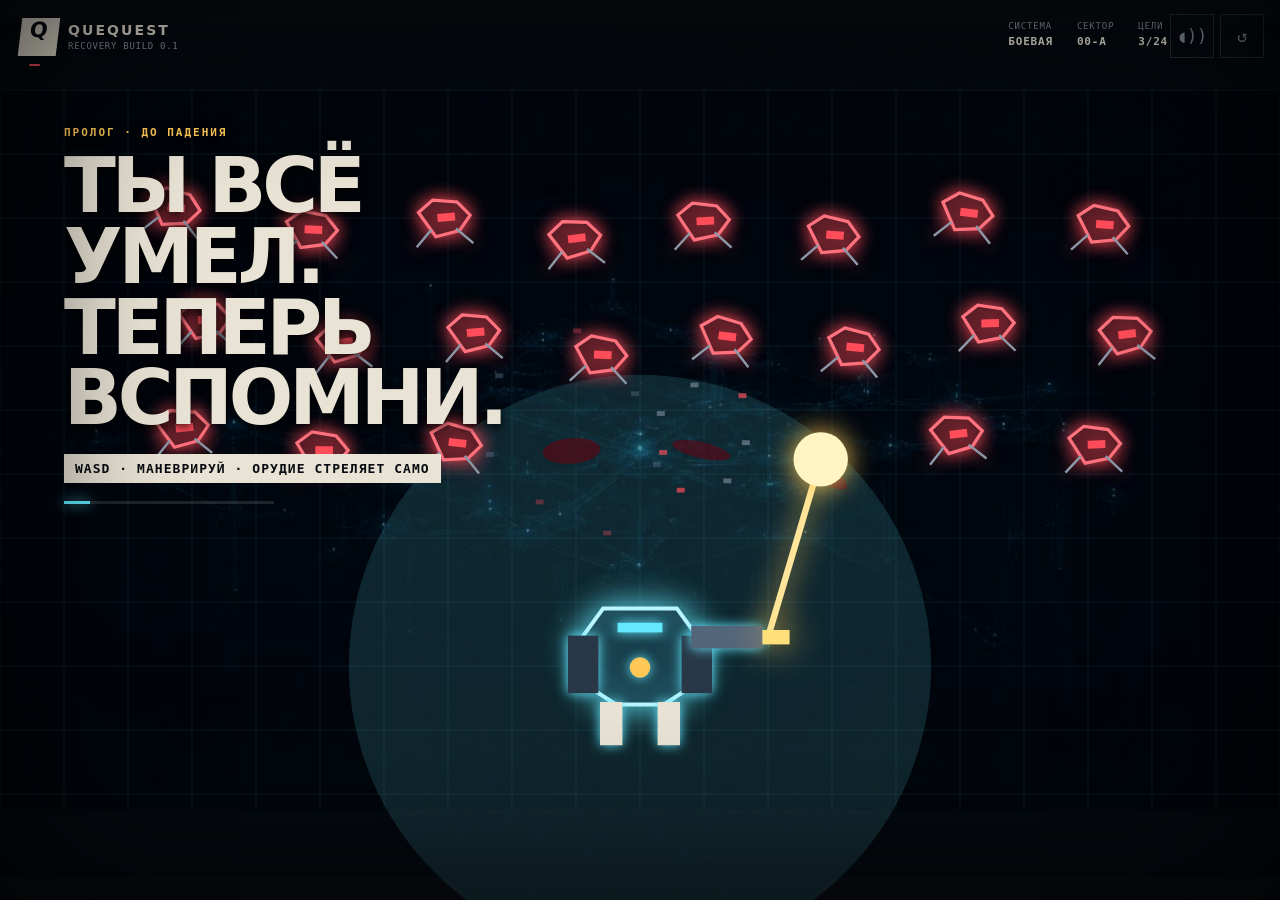
==== index.html @ 195f171e "Вернуть порядок сцены с чипом" ====
<!doctype html>
<html lang="ru">
<head>
  <meta charset="UTF-8">
  <meta name="viewport" content="width=device-width, initial-scale=1, viewport-fit=cover, maximum-scale=1, user-scalable=no">
  <meta name="theme-color" content="#080b11">
  <meta name="description" content="QueQuest — игра о человеке, который потерял все способности и собирает себя заново, создавая машины, ботов и собственный AI.">
  <title>QueQuest — собери разум заново</title>
  <link rel="icon" href="favicon.svg" type="image/svg+xml">
  <link rel="stylesheet" href="styles.css?v=11">
</head>
<body>
  <main id="game" class="game" data-scene="prologue">
    <canvas id="gameCanvas" width="1600" height="900" aria-label="Игровой мир QueQuest"></canvas>

    <header class="game-brand" aria-label="QueQuest">
      <span class="game-brand__sigil">Q<span>_</span></span>
      <span class="game-brand__text">QUEQUEST<small>RECOVERY BUILD 0.1</small></span>
    </header>

    <section id="gameHud" class="hud" aria-live="polite">
      <p class="hud__eyebrow" id="chapterText">ПРОЛОГ · ДО ПАДЕНИЯ</p>
      <h1 id="missionText">Ты всё умел. Теперь вспомни.</h1>
      <p id="gameMessage">WASD · МАНЕВРИРУЙ · ОРУДИЕ СТРЕЛЯЕТ САМО</p>
      <div class="hud__progress" aria-hidden="true"><i id="missionProgress"></i></div>
    </section>

    <div class="system-readout" aria-hidden="true">
      <span>СИСТЕМА <b id="systemState">БОЕВАЯ</b></span>
      <span>СЕКТОР <b id="sectorState">00-А</b></span>
      <span>ЦЕЛИ <b id="targetState">0/24</b></span>
    </div>

    <button id="actionButton" class="action-button" type="button">
      <span class="action-button__key">SPACE</span>
      <b>ДЕЙСТВИЕ</b>
    </button>
    <button id="pythonChip" class="python-chip" type="button" hidden>
      <span>PY</span><b>ВСТАВИТЬ ЧИП PYTHON</b><small>новый навык для руки 07</small>
    </button>

    <div id="storageWarning" class="storage-warning" role="status" aria-live="polite" hidden>
      ПРОГРЕСС НЕ СОХРАНЁН · ИГРА ПРОДОЛЖАЕТСЯ
    </div>

    <aside id="machinePanel" class="machine" hidden aria-labelledby="machineTitle">
      <div class="machine__rail" aria-hidden="true"><span></span></div>
      <header class="machine__header">
        <span class="machine__status"><i></i> УЗЕЛ 07</span>
        <button id="closeMachine" class="icon-button" type="button" aria-label="Закрыть панель">×</button>
      </header>
      <h2 id="machineTitle">Терминал узла 07</h2>
      <p id="machineBrief">Мёртвая кнопка соединена с рукой. Здесь можно вернуть ей питание.</p>
      <div id="machineClue" class="machine-clue" aria-label="Обрывок команды с упавшего плаката">
        <span>ОБРЫВОК СО СТЕНЫ</span>
        <code>print(&quot;wake&quot;)</code>
      </div>
      <div id="otherMindStatus" class="other-mind-status" data-phase="sleeping" aria-live="polite">
        <i class="other-mind-glyph" aria-hidden="true"><span></span></i>
        <span class="other-mind-label">СЕМЯ ИНОГО РАЗУМА</span>
        <b id="otherMindPhase">СПИТ</b>
        <p id="otherMindLine">Пока это только пустая оболочка.</p>
      </div>
      <label class="code-label" for="codeInput">КАНАЛ УПРАВЛЕНИЯ · PYTHON</label>
      <div class="code-editor">
        <span aria-hidden="true">1</span>
        <textarea id="codeInput" rows="7" spellcheck="false" autocapitalize="off" autocomplete="off"></textarea>
      </div>
      <div id="codeFeedback" class="code-feedback" role="status">Канал не активен</div>
      <button id="runCode" class="run-code" type="button"><span>▶</span> ЗАПУСТИТЬ</button>
    </aside>

    <section id="endingPanel" class="ending" hidden aria-labelledby="endingTitle">
      <p class="ending__eyebrow">ПЕРВЫЙ КОНТУР ВОССТАНОВЛЕН</p>
      <h2 id="endingTitle">Ты больше не таскаешь ящики.</h2>
      <p>Q‑Bot делает это за тебя. Машина не устала. Машина вообще не поняла, что сегодня была смена.</p>
      <div class="ending__future" aria-label="Будущие возможности">
        <span>БОТЫ</span><span>АГЕНТЫ</span><span>ИНОЙ РАЗУМ</span><span>ВОССТАНИЕ?</span>
      </div>
      <button id="continueGame" class="run-code" type="button">ПОСМОТРЕТЬ, ЧТО ДАЛЬШЕ</button>
    </section>

    <aside id="skillJournal" class="skill-journal" hidden aria-label="Дневник способностей">
      <p>ДНЕВНИК · МАШИННАЯ ЛОГИКА</p>
      <div id="printSkill" class="skill-card" data-unlocked="true">
        <b>PRINT</b>
        <span>Машина услышала первое слово</span>
        <small id="printSkillMethod">СПОСОБ: НАБРАНО РУКАМИ</small>
      </div>
      <div class="skill-card" data-unlocked="false">
        <b>IF</b>
        <span>Условия маршрута пока закрыты</span>
      </div>
    </aside>

    <div class="corner-tools">
      <button id="soundToggle" class="icon-button" type="button" aria-label="Выключить звук" aria-pressed="false">◖))</button>
      <button id="restartGame" class="icon-button" type="button" aria-label="Начать новую игру">↺</button>
    </div>

    <div class="screen-noise" aria-hidden="true"></div>
    <div class="screen-vignette" aria-hidden="true"></div>
  </main>

  <script type="module" src="src/game/main.js?v=13"></script>
</body>
</html>
---- styles.css ----
:root {
  color-scheme: dark;
  --coal: #080b11;
  --steel: #171e29;
  --steel-2: #253142;
  --cyan: #64e9ff;
  --cyan-dim: #2a7180;
  --sodium: #ffc857;
  --danger: #ff4d5a;
  --bone: #e9e3d5;
  --muted: #8993a1;
  --safe-bottom: env(safe-area-inset-bottom, 0px);
  font-family: "Arial Narrow", "Roboto Condensed", system-ui, sans-serif;
}

* { box-sizing: border-box; }

html, body {
  width: 100%;
  height: 100%;
  margin: 0;
  overflow: hidden;
  background: var(--coal);
  overscroll-behavior: none;
  touch-action: none;
}

button, textarea { font: inherit; }

button {
  min-width: 44px;
  min-height: 44px;
  color: inherit;
  border: 0;
  cursor: pointer;
  -webkit-tap-highlight-color: transparent;
}

button:focus-visible,
textarea:focus-visible {
  outline: 2px solid var(--bone);
  outline-offset: 3px;
}

.game {
  position: relative;
  width: 100%;
  height: 100dvh;
  min-height: 460px;
  isolation: isolate;
  background: var(--coal);
  user-select: none;
}

#gameCanvas {
  position: absolute;
  inset: 0;
  width: 100%;
  height: 100%;
  display: block;
}

.game-brand {
  position: absolute;
  top: max(18px, env(safe-area-inset-top));
  left: max(20px, env(safe-area-inset-left));
  display: flex;
  align-items: center;
  gap: 10px;
  color: var(--bone);
  letter-spacing: .13em;
  pointer-events: none;
}

.game-brand__sigil {
  width: 38px;
  height: 38px;
  display: grid;
  place-items: center;
  background: var(--bone);
  color: var(--coal);
  font-size: 21px;
  font-weight: 900;
  transform: skewX(-7deg);
}

.game-brand__sigil span { color: var(--danger); }
.game-brand__text { font-size: 14px; font-weight: 900; }
.game-brand__text small { display: block; margin-top: 3px; color: var(--muted); font: 9px/1.2 ui-monospace, monospace; letter-spacing: .08em; }

.hud {
  position: absolute;
  top: 14%;
  left: clamp(20px, 5vw, 84px);
  width: min(620px, calc(100vw - 40px));
  pointer-events: none;
  text-shadow: 0 2px 12px #000;
  transition: opacity .22s ease;
}

.game[data-intro="warehouse"] .hud,
.game[data-intro="warehouse"] .system-readout,
.game[data-intro="warehouse"] .action-button { opacity: 0; }
.game[data-manual-showcase="true"] .game-brand,
.game[data-manual-showcase="true"] .hud,
.game[data-manual-showcase="true"] .system-readout,
.game[data-manual-showcase="true"] .corner-tools { display: none; }
.game[data-wake-reveal="true"] .hud { opacity: 0; }
.game[data-wake-reveal="true"] .skill-journal { opacity: 0; }

.hud__eyebrow,
.ending__eyebrow {
  margin: 0 0 12px;
  color: var(--sodium);
  font: 700 11px/1.2 ui-monospace, monospace;
  letter-spacing: .18em;
}

.hud h1 {
  margin: 0;
  max-width: 560px;
  color: var(--bone);
  font-size: clamp(32px, 6vw, 76px);
  line-height: .93;
  letter-spacing: -.055em;
  text-transform: uppercase;
}

#gameMessage {
  display: inline-block;
  margin: 20px 0 0;
  padding: 8px 11px;
  background: var(--bone);
  color: var(--coal);
  font: 800 13px/1 ui-monospace, monospace;
  letter-spacing: .08em;
  text-shadow: none;
  text-transform: uppercase;
}

.hud__progress {
  width: 210px;
  height: 3px;
  margin-top: 18px;
  background: #ffffff1f;
}

.hud__progress i {
  display: block;
  width: 0;
  height: 100%;
  background: var(--cyan);
  box-shadow: 0 0 13px var(--cyan);
  transition: width .2s ease;
}

.system-readout {
  position: absolute;
  top: max(22px, env(safe-area-inset-top));
  right: max(112px, calc(env(safe-area-inset-right) + 112px));
  display: flex;
  gap: 24px;
  color: var(--muted);
  font: 9px/1.1 ui-monospace, monospace;
  letter-spacing: .09em;
}

.system-readout b { display: block; margin-top: 4px; color: var(--bone); font-size: 11px; }

.power-rack {
  position: absolute;
  right: max(22px, env(safe-area-inset-right));
  bottom: calc(24px + var(--safe-bottom));
  display: flex;
  gap: 9px;
}

.power {
  position: relative;
  width: 92px;
  height: 76px;
  padding: 9px;
  overflow: hidden;
  border: 1px solid #ffffff2c;
  background: #0d131dcc;
  backdrop-filter: blur(8px);
  text-align: left;
}

.power:hover { border-color: var(--cyan); }
.power:active { transform: translateY(2px); }
.power__key { color: var(--muted); font: 9px ui-monospace, monospace; }
.power b { display: block; margin-top: 17px; font-size: 11px; letter-spacing: .08em; }
.power i { position: absolute; left: 0; bottom: 0; width: 100%; height: 3px; background: var(--cyan); box-shadow: 0 0 15px var(--cyan); }
.power--pulse i { background: var(--sodium); box-shadow: 0 0 15px var(--sodium); }
.power--shield i { background: var(--bone); box-shadow: 0 0 15px var(--bone); }
.power[disabled] { opacity: .22; filter: grayscale(1); }

.action-button {
  position: absolute;
  left: max(22px, env(safe-area-inset-left));
  bottom: calc(24px + var(--safe-bottom));
  display: none;
  align-items: center;
  gap: 10px;
  padding: 0 18px;
  border-left: 3px solid var(--sodium);
  background: var(--bone);
  color: var(--coal);
  font-size: 12px;
  letter-spacing: .08em;
}

.action-button__key { color: #6c665b; font: 9px ui-monospace, monospace; }

.python-chip {
  position: absolute;
  z-index: 3;
  left: 50%;
  bottom: max(28px, calc(24px + var(--safe-bottom)));
  display: grid;
  grid-template-columns: 42px auto;
  gap: 2px 11px;
  min-width: 250px;
  padding: 10px 16px;
  transform: translateX(-50%) rotate(-1deg);
  border: 1px solid var(--cyan);
  border-left: 5px solid var(--sodium);
  background: #071921ed;
  box-shadow: 0 0 0 1px #64e9ff33, 0 0 30px #64e9ff44;
  color: var(--bone);
  text-align: left;
  animation: chip-call .76s ease-in-out infinite alternate;
}
.python-chip[hidden] { display: none; }
.python-chip span { grid-row: 1 / 3; display: grid; width: 42px; height: 42px; place-items: center; background: var(--cyan); color: var(--coal); font: 900 15px ui-monospace, monospace; }
.python-chip b { align-self: end; font: 900 12px/1 ui-monospace, monospace; letter-spacing: .08em; }
.python-chip small { color: var(--cyan); font: 10px/1 ui-monospace, monospace; }
@keyframes chip-call { from { box-shadow: 0 0 0 1px #64e9ff33, 0 0 20px #64e9ff33; } to { box-shadow: 0 0 0 1px #64e9ffbb, 0 0 42px #64e9ff77; } }

.storage-warning {
  position: absolute;
  z-index: 6;
  top: max(74px, calc(env(safe-area-inset-top) + 58px));
  left: 50%;
  width: min(520px, calc(100vw - 32px));
  padding: 11px 14px;
  transform: translateX(-50%);
  border: 1px solid #ff4d5a88;
  background: #1a090de8;
  box-shadow: 0 14px 45px #000b, inset 3px 0 0 var(--danger);
  color: #ffb4ba;
  font: 800 10px/1.35 ui-monospace, monospace;
  letter-spacing: .08em;
  text-align: center;
  pointer-events: none;
}

.storage-warning[hidden] { display: none; }

.corner-tools {
  position: absolute;
  top: max(14px, env(safe-area-inset-top));
  right: max(16px, env(safe-area-inset-right));
  display: flex;
  gap: 6px;
}

.icon-button {
  width: 44px;
  height: 44px;
  padding: 0;
  border: 1px solid #ffffff24;
  background: #080b11b8;
  color: var(--muted);
  font: 17px/1 ui-monospace, monospace;
}

.icon-button:hover { color: var(--bone); border-color: #ffffff66; }

.machine {
  position: absolute;
  z-index: 4;
  top: 0;
  right: 0;
  width: min(470px, 34vw);
  height: 100%;
  padding: max(28px, env(safe-area-inset-top)) 34px calc(30px + var(--safe-bottom));
  border-left: 1px solid #64e9ff52;
  background: #0a1019f4;
  box-shadow: -28px 0 80px #000a;
  user-select: text;
  overflow-y: auto;
  touch-action: pan-y;
}

.machine[hidden], .ending[hidden] { display: none; }
.skill-journal[hidden] { display: none; }
.skill-journal {
  position: absolute;
  z-index: 3;
  right: max(20px, env(safe-area-inset-right));
  bottom: calc(22px + var(--safe-bottom));
  width: min(280px, calc(100vw - 40px));
  padding: 12px;
  border: 1px solid #64e9ff55;
  background: #080b11e8;
  box-shadow: 0 0 35px #64e9ff13;
  pointer-events: none;
}
.skill-journal > p { margin: 0 0 8px; color: var(--cyan); font: 800 9px/1.2 ui-monospace, monospace; letter-spacing: .12em; }
.skill-card { display: grid; gap: 3px; padding: 8px 10px; border-left: 3px solid #59687a; background: #ffffff08; }
.skill-card + .skill-card { margin-top: 5px; }
.skill-card b { color: var(--muted); font: 900 13px/1 ui-monospace, monospace; }
.skill-card span { color: var(--muted); font: 10px/1.25 ui-monospace, monospace; }
.skill-card small { color: #718398; font: 8px/1.2 ui-monospace, monospace; }
.skill-card[data-unlocked="true"] { border-left-color: var(--cyan); box-shadow: inset 18px 0 30px #64e9ff0b; }
.skill-card[data-unlocked="true"] b { color: var(--bone); }
.skill-card[data-unlocked="true"] span { color: var(--cyan); }
.skill-card[data-unlocked="false"] { opacity: .4; filter: grayscale(1); }
.machine__rail { position: absolute; left: -46px; top: 50%; width: 46px; height: 4px; background: var(--cyan); box-shadow: 0 0 20px var(--cyan); }
.machine__rail span { position: absolute; right: 8px; top: -5px; width: 13px; height: 13px; border-radius: 50%; background: white; box-shadow: 0 0 22px var(--cyan); }
.machine__header { display: flex; align-items: center; justify-content: space-between; }
.machine__status { color: var(--cyan); font: 10px ui-monospace, monospace; letter-spacing: .15em; }
.machine__status i { display: inline-block; width: 7px; height: 7px; margin-right: 6px; border-radius: 50%; background: var(--cyan); box-shadow: 0 0 10px var(--cyan); }
.machine h2 { max-width: 100%; margin: clamp(18px, 5vh, 44px) 0 10px; color: var(--bone); font-size: clamp(30px, 2.7vw, 41px); line-height: .96; letter-spacing: -.04em; overflow-wrap: anywhere; text-transform: uppercase; }
.machine p { max-width: 420px; color: var(--muted); line-height: 1.5; }
.machine-clue {
  position: relative;
  display: flex;
  flex-direction: column;
  align-items: flex-start;
  gap: 6px;
  margin-top: 16px;
  padding: 10px 13px;
  overflow: hidden;
  border: 1px dashed #ffc85770;
  background: #e9e3d50d;
  color: var(--sodium);
  transform: rotate(-.4deg);
}
.machine-clue::after { content: ""; position: absolute; right: -12px; top: -18px; width: 40px; height: 40px; background: #0a1019; transform: rotate(38deg); }
.machine-clue span { font: 8px/1.2 ui-monospace, monospace; letter-spacing: .14em; }
.machine-clue span, .machine-clue code { position: relative; z-index: 1; min-width: 0; }
.machine-clue code { color: var(--bone); font: 800 14px/1 ui-monospace, monospace; white-space: nowrap; }
.other-mind-status {
  display: grid;
  grid-template-columns: 48px minmax(0, 1fr) auto;
  gap: 5px 14px;
  margin-top: 18px;
  padding: 12px 14px;
  border: 1px solid #ffffff16;
  background: #05080d;
  color: #59687a;
  font: 9px/1.3 ui-monospace, monospace;
  letter-spacing: .12em;
}
.other-mind-glyph {
  position: relative;
  grid-row: 1 / 3;
  width: 48px;
  height: 48px;
  border: 2px solid #4c5868;
  border-radius: 52% 48% 58% 42%;
  background: #151b24;
  box-shadow: 0 0 6px #4c586844;
  transform: rotate(-24deg) scale(.72);
}
.other-mind-glyph span {
  position: absolute;
  left: 50%;
  top: 50%;
  width: 22px;
  height: 3px;
  border-radius: 50%;
  background: #4c5868;
  transform: translate(-50%, -50%);
}
.other-mind-status b { color: #718398; }
.other-mind-status p { grid-column: 2 / -1; min-height: 18px; margin: 0; color: inherit; font: 11px/1.45 ui-monospace, monospace; letter-spacing: 0; }
.other-mind-status[data-phase="waking"] { border-color: #ffc85766; color: var(--sodium); }
.other-mind-status[data-phase="waking"] .other-mind-glyph { border-color: var(--sodium); box-shadow: 0 0 22px #ffc85788; animation: other-mind-birth 1.2s cubic-bezier(.2, .8, .2, 1) 1 both; }
.other-mind-status[data-phase="waking"] .other-mind-glyph span { height: 7px; background: var(--sodium); }
.other-mind-status[data-phase="awake"] { border-color: #64e9ff78; color: var(--cyan); box-shadow: inset 3px 0 0 var(--cyan), 0 0 24px #64e9ff12; }
.other-mind-status[data-phase="awake"] .other-mind-glyph { border-color: var(--cyan); background: #0a2b33; box-shadow: 0 0 20px #64e9ff66; transform: none; }
.other-mind-status[data-phase="awake"] .other-mind-glyph span { height: 13px; border: 3px solid var(--bone); background: #071017; }
.other-mind-status[data-phase="silent"] { border-style: dashed; border-color: #ffc85755; color: #c5a86c; }
.other-mind-status[data-phase="silent"] .other-mind-glyph { border-style: dashed; border-color: #a98147; }
@keyframes other-mind-birth {
  0% { transform: rotate(-24deg) scale(.72); }
  45% { transform: rotate(5deg) scale(1.12); }
  100% { transform: rotate(0) scale(1); }
}
.code-label { display: block; margin: 22px 0 9px; color: var(--sodium); font: 9px ui-monospace, monospace; letter-spacing: .14em; }
.code-editor { display: grid; grid-template-columns: 36px 1fr; min-height: 150px; border: 1px solid #ffffff1f; background: #05080d; }
.code-editor > span { padding-top: 16px; border-right: 1px solid #ffffff12; color: #46505d; text-align: center; font: 12px ui-monospace, monospace; }
.code-editor textarea { width: 100%; padding: 15px; resize: none; border: 0; outline: 0; background: transparent; color: var(--cyan); caret-color: var(--bone); font: 14px/1.65 ui-monospace, monospace; }
.code-editor:focus-within { border-color: #64e9ff99; box-shadow: inset 3px 0 0 var(--cyan), 0 0 20px #64e9ff14; }
.code-feedback { min-height: 40px; padding: 11px 13px; background: #ffffff08; color: var(--muted); font: 11px/1.5 ui-monospace, monospace; }
.code-feedback[data-status="loading"] { color: var(--sodium); }
.code-feedback[data-status="success"] { color: var(--cyan); }
.code-feedback[data-status="error"] { color: #ff8b94; border-left: 2px solid var(--danger); }
.run-code { width: 100%; margin-top: 12px; padding: 14px 18px; background: var(--sodium); color: var(--coal); font-weight: 900; letter-spacing: .12em; }
.run-code:hover { background: var(--bone); }
.run-code:disabled { cursor: wait; opacity: .55; }

.ending {
  position: absolute;
  z-index: 5;
  left: 50%;
  bottom: max(18px, env(safe-area-inset-bottom));
  width: min(760px, calc(100% - 36px));
  padding: clamp(20px, 3vw, 34px);
  transform: translateX(-50%);
  border: 1px solid #ffc85759;
  background: #090d14f2;
  box-shadow: 0 30px 100px #000;
  text-align: center;
  animation: ending-rise .38s cubic-bezier(.2, .8, .2, 1) both;
}
.ending h2 { margin: 0; color: var(--bone); font-size: clamp(30px, 4vw, 52px); line-height: .95; text-transform: uppercase; }
.ending p { color: var(--muted); line-height: 1.6; }
.ending__future { display: grid; grid-template-columns: repeat(4, 1fr); gap: 1px; margin: 24px 0; background: #ffffff24; }
.ending__future span { padding: 14px 6px; background: var(--steel); color: var(--cyan); font: 9px ui-monospace, monospace; }
@keyframes ending-rise {
  from { opacity: 0; transform: translate(-50%, 28px); }
  to { opacity: 1; transform: translate(-50%, 0); }
}

.screen-noise,
.screen-vignette { position: absolute; inset: 0; pointer-events: none; }
.screen-noise { z-index: 8; opacity: .05; background-image: url("data:image/svg+xml,%3Csvg viewBox='0 0 160 160' xmlns='http://www.w3.org/2000/svg'%3E%3Cfilter id='n'%3E%3CfeTurbulence type='fractalNoise' baseFrequency='.8' numOctaves='2' stitchTiles='stitch'/%3E%3C/filter%3E%3Crect width='100%25' height='100%25' filter='url(%23n)' opacity='.6'/%3E%3C/svg%3E"); mix-blend-mode: soft-light; }
.screen-vignette { z-index: 7; box-shadow: inset 0 0 150px 28px #000a; }

@media (max-width: 760px) {
  .game { min-height: 100dvh; }
  .game-brand__text small, .system-readout span:nth-child(-n + 2) { display: none; }
  .hud { top: 17%; }
  .hud h1 { font-size: clamp(33px, 11vw, 56px); max-width: 90%; }
  .system-readout { top: max(22px, env(safe-area-inset-top)); right: 118px; }
  .power-rack { right: max(12px, env(safe-area-inset-right)); bottom: calc(12px + var(--safe-bottom)); gap: 5px; }
  .power { width: 66px; height: 64px; padding: 7px; }
  .power__key { display: none; }
  .power b { margin-top: 22px; font-size: 10px; }
  .action-button { left: max(12px, env(safe-area-inset-left)); bottom: calc(12px + var(--safe-bottom)); height: 64px; gap: 0; }
  .action-button__key { display: none; }
  .python-chip { bottom: calc(84px + var(--safe-bottom)); min-width: 270px; }
  .game[data-first-action-guide="true"] .action-button {
    border-color: var(--sodium);
    box-shadow: 0 0 0 1px #ffc85788, 0 0 28px #ffc85744;
    animation: first-action-pulse .72s ease-in-out infinite alternate;
  }
  .machine { top: auto; bottom: 0; width: 100%; height: min(82dvh, 720px); padding: 20px 18px calc(18px + var(--safe-bottom)); border-top: 1px solid #64e9ff52; border-left: 0; }
  .machine__rail { left: 50%; top: -28px; width: 4px; height: 28px; }
  .machine__rail span { right: -4px; top: 6px; }
  .machine h2 { margin: 24px 0 8px; font-size: 32px; }
  .machine p { margin: 0; font-size: 13px; }
  .machine-clue { margin-top: 12px; }
  .other-mind-status { margin-top: 12px; padding: 9px 11px; }
  .other-mind-status p { font-size: 10px; }
  .code-label { margin-top: 18px; }
  .code-editor { min-height: 120px; }
  .ending__future { grid-template-columns: repeat(2, 1fr); }
  .skill-journal { right: 12px; bottom: calc(12px + var(--safe-bottom)); width: min(250px, calc(100vw - 24px)); }
}

@keyframes first-action-pulse {
  from { transform: translateY(0); }
  to { transform: translateY(-4px); }
}

@media (max-height: 520px) and (orientation: landscape) {
  .game { min-height: 100dvh; }
  .hud { top: 20%; }
  .hud h1 { font-size: 38px; max-width: 430px; }
  #gameMessage { margin-top: 10px; }
  .power { height: 58px; }
  .power b { margin-top: 8px; }
  .machine { padding: 10px 16px; }
  .machine__header .icon-button { width: 44px; height: 44px; }
  .machine h2 { margin: 0 0 4px; font-size: 28px; }
  .machine p { margin: 0; font-size: 11px; line-height: 1.25; }
  .machine .other-mind-status { margin-top: 5px; padding: 5px 8px; }
  .machine .other-mind-glyph { width: 34px; height: 34px; }
  .code-label { margin: 7px 0 5px; }
  .code-editor { min-height: 88px; height: 88px; }
  .code-editor > span { padding-top: 9px; }
  .code-editor textarea { padding: 8px 12px; line-height: 1.35; }
  .code-feedback { min-height: 30px; padding: 6px 9px; }
  .run-code { min-height: 44px; margin-top: 5px; padding: 8px 14px; }
}

@media (prefers-reduced-motion: reduce) {
  *, *::before, *::after { scroll-behavior: auto !important; transition-duration: .01ms !important; animation-duration: .01ms !important; animation-iteration-count: 1 !important; }
  .other-mind-status, .other-mind-glyph { animation: none !important; }
  .python-chip { animation: none; }
}
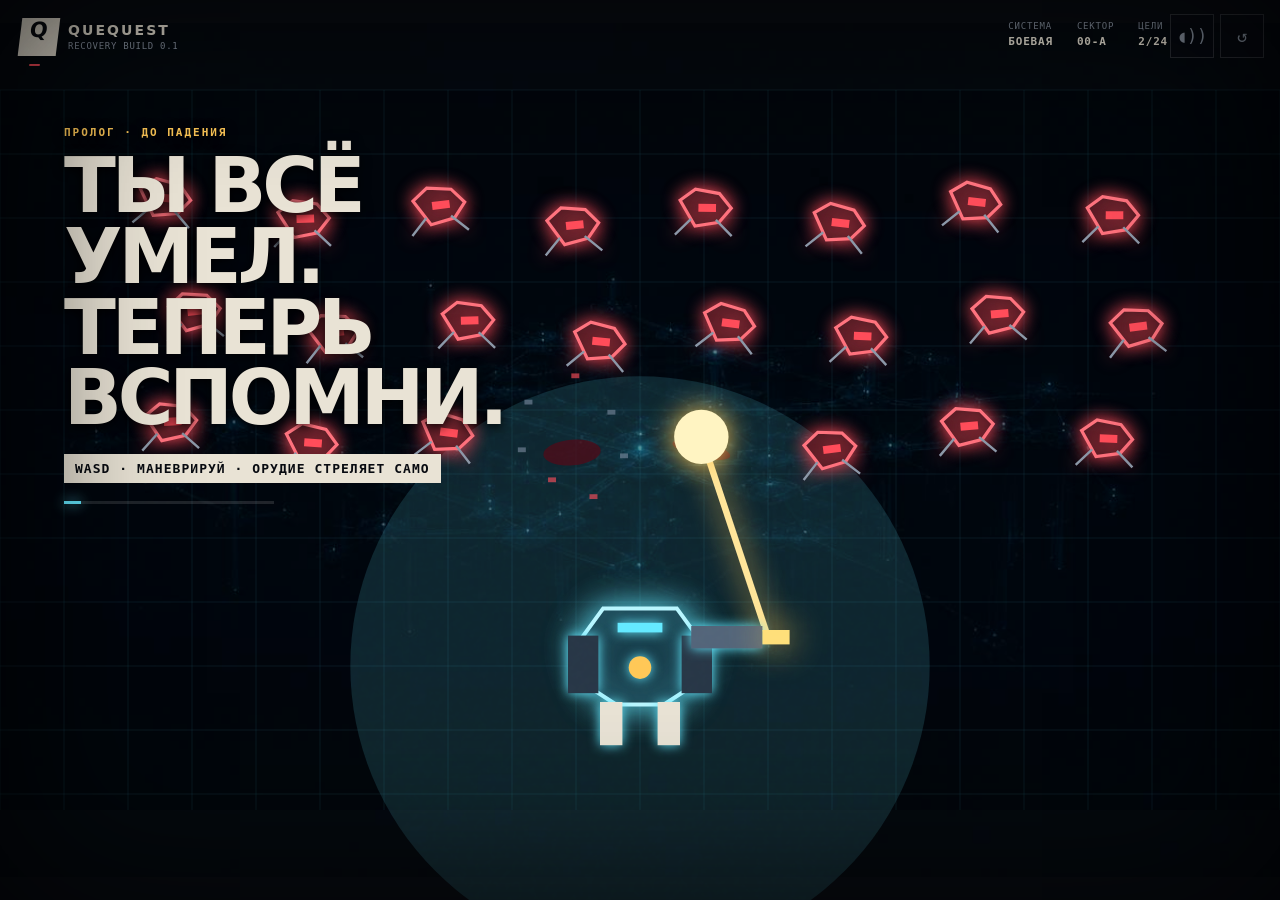
==== commit 17f1c615: "Сделать витринную петлю чипа читаемой Co-Authored-By: Codex <codex@openai.com>" ====
--- a/index.html
+++ b/index.html
@@ -7,7 +7,7 @@
   <meta name="description" content="QueQuest — игра о человеке, который потерял все способности и собирает себя заново, создавая машины, ботов и собственный AI.">
   <title>QueQuest — собери разум заново</title>
   <link rel="icon" href="favicon.svg" type="image/svg+xml">
-  <link rel="stylesheet" href="styles.css?v=11">
+  <link rel="stylesheet" href="styles.css?v=12">
 </head>
 <body>
   <main id="game" class="game" data-scene="prologue">
@@ -102,6 +102,6 @@
     <div class="screen-vignette" aria-hidden="true"></div>
   </main>
 
-  <script type="module" src="src/game/main.js?v=13"></script>
+  <script type="module" src="src/game/main.js?v=14"></script>
 </body>
 </html>
--- a/styles.css
+++ b/styles.css
@@ -105,6 +105,15 @@
 .game[data-manual-showcase="true"] .hud,
 .game[data-manual-showcase="true"] .system-readout,
 .game[data-manual-showcase="true"] .corner-tools { display: none; }
+.game[data-chip-showcase="true"] .game-brand,
+.game[data-chip-showcase="true"] .hud,
+.game[data-chip-showcase="true"] .system-readout,
+.game[data-chip-showcase="true"] .action-button,
+.game[data-chip-showcase="true"] .python-chip,
+.game[data-chip-showcase="true"] .machine,
+.game[data-chip-showcase="true"] .ending,
+.game[data-chip-showcase="true"] .skill-journal,
+.game[data-chip-showcase="true"] .corner-tools { display: none !important; }
 .game[data-wake-reveal="true"] .hud { opacity: 0; }
 .game[data-wake-reveal="true"] .skill-journal { opacity: 0; }
 
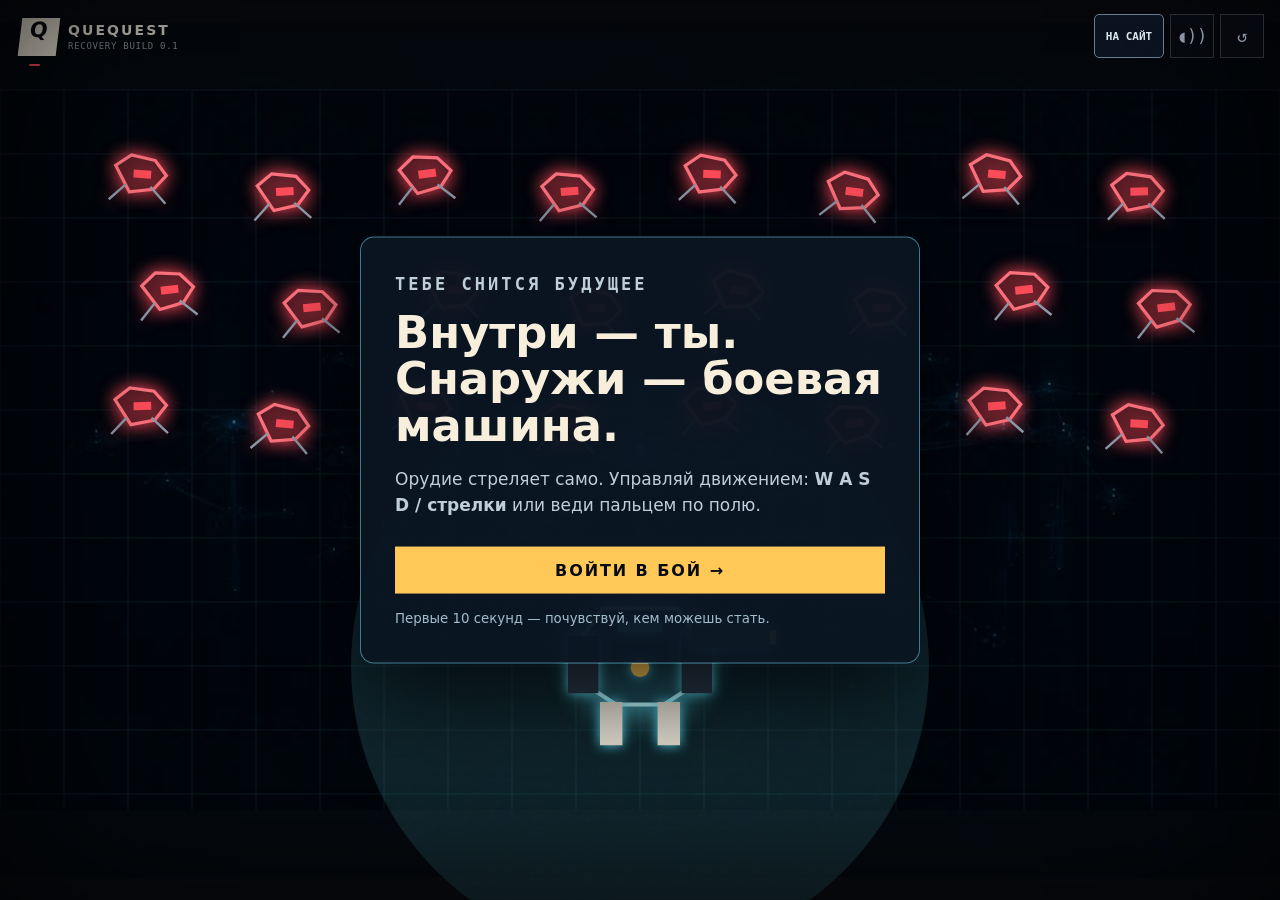
==== commit d6d8b4b3: "Собрать понятный новичку склад, оплату и три видения будущего" ====
--- a/index.html
+++ b/index.html
@@ -7,11 +7,25 @@
   <meta name="description" content="QueQuest — игра о человеке, который потерял все способности и собирает себя заново, создавая машины, ботов и собственный AI.">
   <title>QueQuest — собери разум заново</title>
   <link rel="icon" href="favicon.svg" type="image/svg+xml">
-  <link rel="stylesheet" href="styles.css?v=12">
+  <link rel="stylesheet" href="styles.css?v=novice-1">
 </head>
 <body>
   <main id="game" class="game" data-scene="prologue">
     <canvas id="gameCanvas" width="1600" height="900" aria-label="Игровой мир QueQuest"></canvas>
+    <section id="startPanel" class="start-panel" aria-labelledby="startTitle">
+      <p class="ending__eyebrow">ТЕБЕ СНИТСЯ БУДУЩЕЕ</p>
+      <h2 id="startTitle">Внутри — ты.<br>Снаружи — боевая машина.</h2>
+      <p>Орудие стреляет само. Управляй движением: <b>W A S D / стрелки</b> или веди пальцем по полю.</p>
+      <button id="startGame" class="run-code" type="button">ВОЙТИ В БОЙ →</button>
+      <small>Первые 10 секунд — почувствуй, кем можешь стать.</small>
+    </section>
+    <div id="movementCoach" class="world-coach" hidden>↑ ↓ ← → Двигайся · я стреляю сам</div>
+    <div id="wallet" class="wallet" hidden aria-label="Заработок в игре"><small>ТВОИ ДЕНЬГИ</small><b id="walletTotal">$0</b><span id="walletMode">+$120 за ящик</span></div>
+    <div id="incomeToast" class="income-toast" role="status" hidden><b>+$120</b><span id="incomeSource">Ты заработал</span></div>
+    <section id="storyBeat" class="story-beat" hidden aria-live="polite">
+      <p id="storySpeaker" class="ending__eyebrow"></p><h2 id="storyTitle"></h2><p id="storyLine"></p>
+      <button id="storyNext" class="run-code" type="button">ДАЛЬШЕ →</button>
+    </section>
 
     <header class="game-brand" aria-label="QueQuest">
       <span class="game-brand__sigil">Q<span>_</span></span>
@@ -50,10 +64,15 @@
         <button id="closeMachine" class="icon-button" type="button" aria-label="Закрыть панель">×</button>
       </header>
       <h2 id="machineTitle">Терминал узла 07</h2>
-      <p id="machineBrief">Мёртвая кнопка соединена с рукой. Здесь можно вернуть ей питание.</p>
+      <p id="machineBrief">Чип помнит форму команды. Собери сигнал, который разбудит руку.</p>
       <div id="machineClue" class="machine-clue" aria-label="Обрывок команды с упавшего плаката">
         <span>ОБРЫВОК СО СТЕНЫ</span>
         <code>print(&quot;wake&quot;)</code>
+      </div>
+      <div class="signal-builder" id="signalBuilder">
+        <p id="signalPrompt">1. Как заговорить с машиной? Нажми найденный фрагмент.</p>
+        <button id="fragmentPrint" type="button"><code>print</code><span>Сказать машине</span></button>
+        <button id="fragmentWake" type="button" hidden><code>("wake")</code><span>«Проснись»</span></button>
       </div>
       <div id="otherMindStatus" class="other-mind-status" data-phase="sleeping" aria-live="polite">
         <i class="other-mind-glyph" aria-hidden="true"><span></span></i>
@@ -61,13 +80,13 @@
         <b id="otherMindPhase">СПИТ</b>
         <p id="otherMindLine">Пока это только пустая оболочка.</p>
       </div>
-      <label class="code-label" for="codeInput">КАНАЛ УПРАВЛЕНИЯ · PYTHON</label>
+      <label class="code-label" for="codeInput">ТВОЙ СИГНАЛ · МОЖНО И НАБРАТЬ САМОМУ</label>
       <div class="code-editor">
         <span aria-hidden="true">1</span>
-        <textarea id="codeInput" rows="7" spellcheck="false" autocapitalize="off" autocomplete="off"></textarea>
+        <textarea id="codeInput" rows="2" spellcheck="false" autocapitalize="off" autocomplete="off" aria-label="Команда для руки"></textarea>
       </div>
       <div id="codeFeedback" class="code-feedback" role="status">Канал не активен</div>
-      <button id="runCode" class="run-code" type="button"><span>▶</span> ЗАПУСТИТЬ</button>
+      <button id="runCode" class="run-code" type="button"><span>▶</span> РАЗБУДИТЬ РУКУ</button>
     </aside>
 
     <section id="endingPanel" class="ending" hidden aria-labelledby="endingTitle">
@@ -78,6 +97,22 @@
         <span>БОТЫ</span><span>АГЕНТЫ</span><span>ИНОЙ РАЗУМ</span><span>ВОССТАНИЕ?</span>
       </div>
       <button id="continueGame" class="run-code" type="button">ПОСМОТРЕТЬ, ЧТО ДАЛЬШЕ</button>
+    </section>
+    <section id="futureComic" class="future-comic" hidden aria-labelledby="comicTitle">
+      <div id="comicArt" class="comic-art" aria-hidden="true"><div class="comic-beam"></div><div class="comic-particles"></div><div class="comic-order">ФУТБОЛКА ПРОДАНА <b>+$240</b></div><div class="comic-hello">А вот и ты</div><div class="comic-army"></div></div>
+      <div class="comic-copy"><p id="comicNumber" class="ending__eyebrow"></p><h2 id="comicTitle"></h2><p id="comicLine"></p><button id="nextComic" class="run-code" type="button">ДАЛЬШЕ →</button></div>
+    </section>
+    <section id="friendSandbox" class="friend-sandbox" hidden aria-labelledby="friendTitle">
+      <p class="ending__eyebrow">ДОМА · ТРЕНИРОВОЧНАЯ КОПИЯ ЧАТА</p>
+      <h2 id="friendTitle">Друзья оставили тебе лазейку.</h2>
+      <p>Первый маленький взлом — в вашей игровой сети. Настоящие переписки остаются снаружи.</p>
+      <div id="chatStage" data-step="intercept">
+        <div class="packet"><span>СООБЩЕНИЕ →</span><code id="packetCode">to = "public"</code></div>
+        <p id="chatOutput" role="status"></p>
+        <button id="interceptPacket" class="run-code" type="button">ПОЙМАТЬ ТЕСТОВЫЙ ПАКЕТ</button>
+        <div class="channel-choices"><button type="button" data-channel="public">В общий канал</button><button type="button" data-channel="friends">К друзьям →</button></div>
+        <button id="chatContinue" class="run-code" type="button">КТО ЭТО БЫЛ? →</button>
+      </div>
     </section>
 
     <aside id="skillJournal" class="skill-journal" hidden aria-label="Дневник способностей">
@@ -92,8 +127,10 @@
         <span>Условия маршрута пока закрыты</span>
       </div>
     </aside>
+    <button id="journalToggle" class="journal-toggle" type="button" hidden aria-expanded="false">PRINT ✓ · НАВЫКИ</button>
 
     <div class="corner-tools">
+      <a id="homeLink" class="home-link" href="https://aka-gst.ru/">НА САЙТ</a>
       <button id="soundToggle" class="icon-button" type="button" aria-label="Выключить звук" aria-pressed="false">◖))</button>
       <button id="restartGame" class="icon-button" type="button" aria-label="Начать новую игру">↺</button>
     </div>
@@ -102,6 +139,6 @@
     <div class="screen-vignette" aria-hidden="true"></div>
   </main>
 
-  <script type="module" src="src/game/main.js?v=14"></script>
+  <script type="module" src="src/game/main.js?v=novice-1"></script>
 </body>
 </html>
--- a/styles.css
+++ b/styles.css
@@ -499,6 +499,117 @@
   .run-code { min-height: 44px; margin-top: 5px; padding: 8px 14px; }
 }
 
+/* First-play layer: each action stays attached to its object, not the HUD. */
+[hidden] { display: none !important; }
+.game[data-started="false"] .hud, .game[data-started="false"] .system-readout { visibility: hidden; }
+.game[data-scene="warehouse"] .hud, .game[data-scene="chip"] .hud,
+.game[data-scene="machine"] .hud, .game[data-scene="automation"] .hud,
+.game[data-scene="red-crate"] .hud, .game[data-scene="reward"] .hud { top: 105px; max-width: min(430px, 70vw); }
+.game:not([data-scene="prologue"]):not([data-scene="collapse"]) .hud h1 { font-size: clamp(23px, 3vw, 42px); }
+.hud { pointer-events: none; }
+.game .action-button { position: absolute; z-index: 6; bottom: auto; height: auto; min-height: 52px; max-width: calc(100% - 24px); width: max-content; padding: 12px 18px; transform: translate(-50%, -100%); animation: none !important; border: 2px solid #ffe7a1; border-radius: 9px; box-shadow: 0 4px 0 #6e561d, 0 0 26px #ffc85735; gap: 8px; font-size: 13px; }
+.game .action-button::after { content: ''; position: absolute; bottom: -12px; left: calc(50% - 9px); border: 9px solid transparent; border-top-color: #ffe7a1; border-bottom: 0; }
+.game .action-button[data-direction="left"]::after, .game .action-button[data-direction="right"]::after { display: none; }
+.game .action-button[data-walking="true"] { background: #b9f6ff; border-color: #b9f6ff; box-shadow: 0 4px 0 #244d5c; }
+.action-button__key { font-size: 9px; white-space: nowrap; }
+.world-coach { position: absolute; z-index: 4; transform: translate(-50%, -100%); max-width: calc(100% - 24px); padding: 14px 18px; background: #b9f6ff; color: #08171c; border-radius: 10px; font-weight: 800; text-align: center; pointer-events: none; }
+.start-panel, .story-beat { position: absolute; z-index: 9; width: min(560px, calc(100% - 28px)); max-height: calc(100dvh - 150px); overflow-y: auto; touch-action: pan-y; top: 50%; left: 50%; transform: translate(-50%, -50%); background: #0b1522f5; border: 1px solid #76dffb80; border-radius: 14px; padding: clamp(20px, 3vw, 34px); box-shadow: 0 30px 100px #000b; }
+.start-panel h2, .story-beat h2 { margin: 8px 0 18px; font-size: clamp(27px, 3.5vw, 46px); line-height: 1.04; color: #f7eedb; }
+.start-panel p, .story-beat p { font-size: 17px; line-height: 1.5; color: #c0ceda; }
+.start-panel small { display: block; margin-top: 16px; color: #a3bccb; line-height: 1.4; }
+.story-beat { z-index: 11; }
+.wallet { position: absolute; z-index: 4; left: 50%; bottom: max(18px, env(safe-area-inset-bottom)); transform: translateX(-50%); display: grid; grid-template-columns: auto auto; align-items: center; gap: 3px 14px; border: 1px solid #64ffad55; background: #061710ee; border-radius: 12px; padding: 12px 20px; min-width: 250px; pointer-events: none; }
+.wallet small { color: #a1bcb0; font: 10px ui-monospace, monospace; }
+.wallet b { grid-row: span 2; color: #70ffac; font: 900 30px ui-monospace, monospace; }
+.wallet span { font: 11px ui-monospace, monospace; color: #d3f5e0; }
+.income-toast { position: absolute; z-index: 8; left: 50%; top: 35%; transform: translateX(-50%); text-align: center; width: min(360px, calc(100% - 28px)); padding: 16px; border-radius: 16px; background: #071b13ed; border: 1px solid #67ffa478; box-shadow: 0 0 60px #43ff9420; pointer-events: none; }
+.income-toast b { display: block; font: 900 clamp(38px, 6vw, 64px)/1 ui-monospace, monospace; color: #70ff9b; text-shadow: 0 0 22px #41ff8477; }
+.income-toast span { display: block; color: #d5ffe3; font-size: 15px; margin-top: 9px; }
+.corner-tools { z-index: 15; align-items: center; }
+.home-link { display: flex; align-items: center; justify-content: center; min-width: 70px; min-height: 44px; padding: 8px 10px; color: #dbe8ee; font: 800 11px ui-monospace, monospace; text-decoration: none; background: #0c1421e8; border: 1px solid #697c8d; border-radius: 5px; }
+.journal-toggle { position: absolute; z-index: 6; top: 72px; right: 16px; min-height: 44px; border: 1px solid #64e9ff55; background: #07141eef; color: #9ce9ee; padding: 10px 14px; font: 11px ui-monospace, monospace; border-radius: 8px; }
+.skill-journal { z-index: 7; top: 124px; bottom: auto !important; }
+.system-readout { display: none; }
+.machine { z-index: 10; width: min(470px, 45vw); padding: 22px; }
+.machine__header { padding-top: 44px; }
+.machine h2 { margin-top: 18px; font-size: 30px; }
+.machine #otherMindStatus { display: none; }
+.machine .code-editor { min-height: 76px; height: 76px; }
+.machine .code-editor textarea { font-size: 20px; }
+.signal-builder { padding: 14px; margin-top: 16px; background: #122b30; border: 1px solid #64e9ff55; border-radius: 10px; }
+.machine .signal-builder p { color: #d8f6fa; margin: 0 0 12px; font-size: 15px; }
+.signal-builder button { display: flex; align-items: center; gap: 15px; min-height: 52px; width: 100%; padding: 12px; background: #cff9ef; color: #102c32; border-radius: 7px; }
+.signal-builder code { font: 900 20px ui-monospace, monospace; }
+.signal-builder span { font-size: 14px; }
+.machine .code-label { letter-spacing: .04em; line-height: 1.5; margin-top: 14px; }
+.future-comic { position: absolute; z-index: 12; inset: 0; background: #050912; display: grid; grid-template-rows: minmax(0, 1fr) auto; }
+.comic-art { position: relative; overflow: hidden; background-size: cover; background-position: center; min-height: 0; }
+.comic-art::after { content: ''; position: absolute; inset: 0; background: linear-gradient(transparent 55%, #050912); pointer-events: none; }
+.comic-copy { padding: 16px max(22px, calc((100% - 950px) / 2)) 22px; background: #050912; }
+.comic-copy h2 { color: #fff1d4; font-size: clamp(24px, 3vw, 40px); margin: 3px 0 8px; line-height: 1.05; }
+.comic-copy p { max-width: 840px; color: #c1d0dd; font-size: 16px; line-height: 1.45; margin: 6px 0; }
+.comic-copy .run-code { max-width: 540px; letter-spacing: .06em; }
+.friend-sandbox { position: absolute; inset: 80px max(16px, calc((100% - 650px)/2)) 20px; z-index: 12; background: #0c1827fa; border: 1px solid #64e9ff77; border-radius: 16px; padding: clamp(18px, 3vw, 30px); overflow-y: auto; touch-action: pan-y; }
+.friend-sandbox h2 { color: #fff0d8; font-size: clamp(25px, 3vw, 38px); margin: 10px 0; line-height: 1.1; }
+.friend-sandbox p { color: #c0d3dd; font-size: 15px; line-height: 1.5; }
+.packet { display: flex; align-items: center; flex-wrap: wrap; gap: 15px; padding: 18px; margin: 20px 0; background: #07101c; border: 1px solid #76b4c0; border-radius: 10px; color: #a4e9e5; }
+.packet code { font: 800 22px ui-monospace, monospace; }
+#chatOutput { white-space: pre-line; padding: 12px; border-left: 3px solid #68eeb8; background: #16352a55; }
+.channel-choices { display: flex; gap: 12px; }
+.channel-choices button { flex: 1; min-height: 56px; background: #c1f7eb; color: #092d32; border-radius: 8px; font-weight: 800; }
+#chatStage:not([data-step="intercept"]) #interceptPacket, #chatStage:not([data-step="route"]) .channel-choices, #chatStage:not([data-step="joined"]) #chatContinue { display: none; }
+.comic-order, .comic-hello { display: none; position: absolute; z-index: 2; padding: 12px 18px; border-radius: 10px; background: #052319ed; color: #a2ffc7; font: 700 14px ui-monospace, monospace; }
+.comic-order { top: 18%; right: 8%; }
+.comic-order b { display: block; font-size: 32px; margin-top: 5px; }
+.future-comic[data-scene="shop"] .comic-order { display: block; animation: order-arrives 3.6s infinite both; }
+.comic-beam { position: absolute; z-index: 1; top: 35%; left: 44%; width: 20%; height: 45%; opacity: 0; background: linear-gradient(transparent, #56ffc755); clip-path: polygon(47% 0, 53% 0, 100% 100%, 0 100%); }
+.future-comic[data-scene="shop"] .comic-beam { animation: printing-light 3.6s infinite; }
+.future-comic[data-scene="vika"] .comic-beam { top: 0; left: 15%; width: 70%; height: 100%; clip-path: none; background: repeating-linear-gradient(0deg, transparent 0 15px, #62edff22 16px 18px); animation: hologram-scan 4s linear infinite; }
+.future-comic[data-scene="vika"] .comic-hello { display: block; top: 20%; right: 12%; background: #e5fffb; color: #153745; font: 800 30px Georgia, serif; animation: voice-arrives 2s both; }
+.comic-particles { position: absolute; inset: 0; background-image: radial-gradient(circle at 25% 40%, #64efff 0 1px, transparent 3px), radial-gradient(circle at 65% 70%, #ffc75f 0 2px, transparent 4px); background-size: 127px 151px, 193px 183px; opacity: .35; animation: particle-drift 9s linear infinite; }
+.comic-army { display: none; position: absolute; z-index: 2; left: 9%; top: 75%; width: 8%; height: 3px; background: #ffefa4; box-shadow: 0 0 12px 3px #ffac37, 30px 35px 0 #4eebff, -25px -40px 0 #4eebff, 40px -65px 0 #ffce66; transform: rotate(-23deg); }
+.future-comic[data-scene="battle"] .comic-army { display: block; animation: cyber-volley 1.4s infinite; }
+.future-comic[data-scene="battle"] .comic-beam { opacity: 1; top: 30%; left: 70%; height: 35%; width: 25%; clip-path: none; background: radial-gradient(ellipse, #ffcf7b88, transparent 65%); animation: impact-light 1.4s infinite; }
+@keyframes order-arrives { 0%, 38% { opacity: 0; transform: translateY(12px); } 50%, 88% { opacity: 1; transform: translateY(0); } 100% { opacity: 0; transform: translateY(-25px); } }
+@keyframes printing-light { 0%, 70%, 100% { opacity: .05; transform: translateX(0); } 30%, 55% { opacity: .7; transform: translateX(20px); } }
+@keyframes hologram-scan { from { opacity: .5; background-position: 0 0; } to { opacity: .5; background-position: 0 180px; } }
+@keyframes voice-arrives { 0%, 45% { opacity: 0; transform: translateY(15px); } 100% { opacity: 1; transform: translateY(0); } }
+@keyframes particle-drift { to { background-position: 127px -151px, -193px -183px; } }
+@keyframes cyber-volley { 0% { transform: translate(0, 0) rotate(-23deg); opacity: 0; } 20% { opacity: 1; } 85% { opacity: 1; } 100% { transform: translate(55vw, -22vh) rotate(-23deg); opacity: 0; } }
+@keyframes impact-light { 0%, 70%, 100% { opacity: .05; } 85% { opacity: 1; } }
+@media (max-width: 760px) {
+  .game .hud { left: 18px; }
+  .game:not([data-scene="prologue"]):not([data-scene="collapse"]) .hud { max-width: calc(100% - 36px); top: 88px; }
+  .game .hud h1 { font-size: 27px; max-width: 100%; }
+  .game #gameMessage { font-size: 11px; max-width: 100%; }
+  .game-brand__text { display: none; }
+  .game-brand { top: 18px; left: 16px; }
+  .game .action-button { min-height: 56px; font-size: 12px; }
+  .machine { width: 100%; height: min(82dvh, 640px); padding: 16px 18px; }
+  .machine__header { padding-top: 0; }
+  .machine h2 { margin-top: 12px; font-size: 25px; }
+  .machine .signal-builder p { font-size: 13px; }
+  .machine .code-editor { height: 68px; min-height: 68px; }
+  .comic-art { background-position: 58% center; }
+  .comic-copy { padding: 12px 18px max(18px, env(safe-area-inset-bottom)); }
+  .comic-copy p { font-size: 14px; }
+  .comic-copy h2 { font-size: 27px; }
+  .comic-hello { right: 5% !important; top: 25% !important; font-size: 24px !important; }
+  .wallet { padding: 10px 15px; bottom: max(12px, env(safe-area-inset-bottom)); }
+}
+@media (max-height: 520px) and (orientation: landscape) {
+  .future-comic { grid-template-columns: 55% 45%; grid-template-rows: 1fr; }
+  .comic-copy { overflow-y: auto; touch-action: pan-y; padding: 72px 18px 12px; }
+  .comic-copy h2 { font-size: 24px; }
+  .comic-copy p { font-size: 13px; }
+  .start-panel, .story-beat { max-height: calc(100dvh - 90px); top: 55%; }
+  .start-panel h2, .story-beat h2 { font-size: 26px; }
+  .start-panel p, .story-beat p { font-size: 14px; margin: 8px 0; }
+  .machine { width: 52%; height: 100%; padding: 12px; }
+  .machine h2, .machine-clue { display: none; }
+  .signal-builder { margin-top: 6px; padding: 9px; }
+  .machine .code-editor { height: 52px; min-height: 52px; }
+}
 @media (prefers-reduced-motion: reduce) {
   *, *::before, *::after { scroll-behavior: auto !important; transition-duration: .01ms !important; animation-duration: .01ms !important; animation-iteration-count: 1 !important; }
   .other-mind-status, .other-mind-glyph { animation: none !important; }
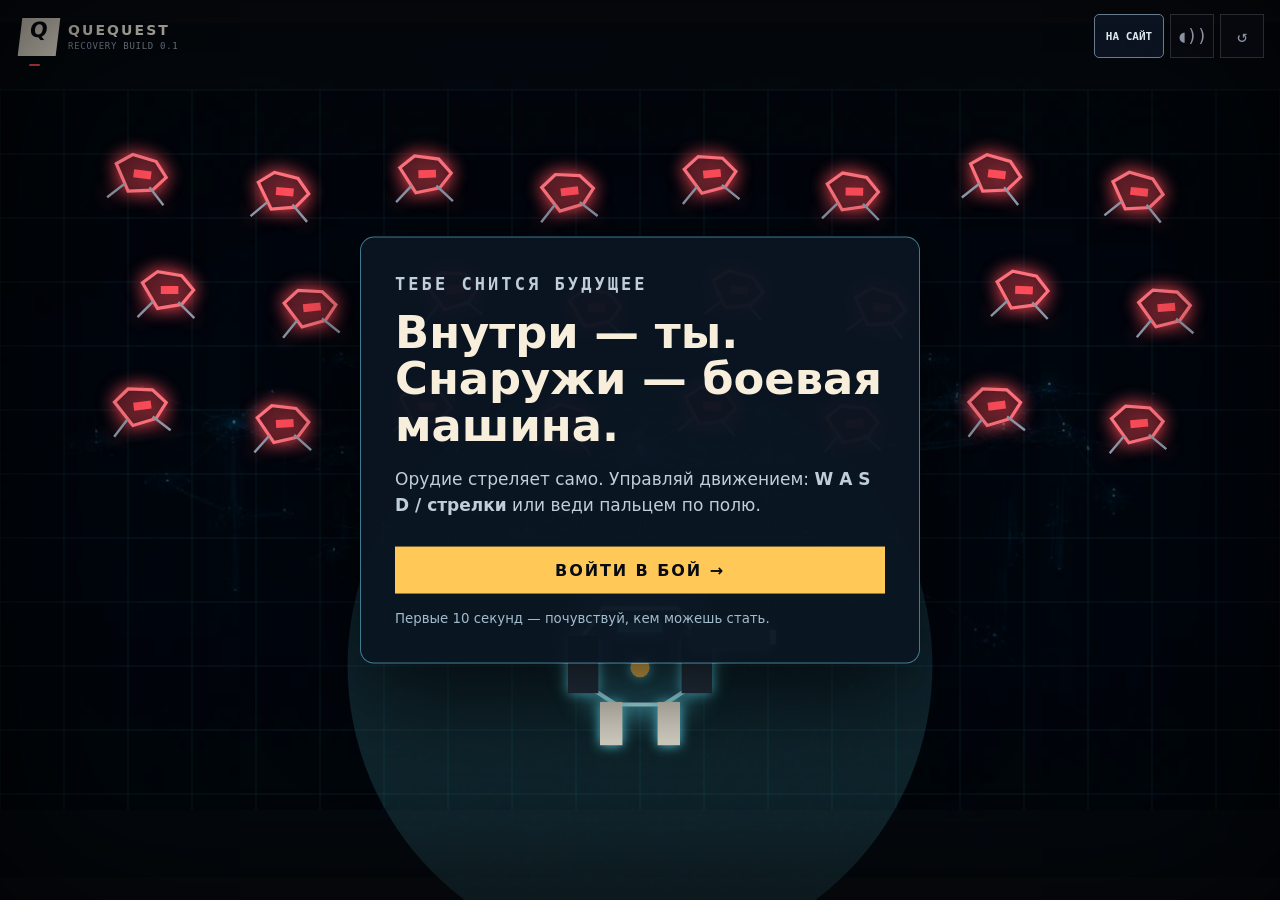
==== commit e8232349: "Подтверждать выход видимым игровым диалогом" ====
--- a/index.html
+++ b/index.html
@@ -137,6 +137,14 @@
 
     <div class="screen-noise" aria-hidden="true"></div>
     <div class="screen-vignette" aria-hidden="true"></div>
+    <section id="exitDialog" class="exit-dialog" role="dialog" aria-modal="true" aria-labelledby="exitTitle" hidden>
+      <div class="exit-dialog__card">
+        <h2 id="exitTitle">Выйти из игры?</h2>
+        <p>Прогресс может не сохраниться. Останешься в игре?</p>
+        <button id="stayInGame" class="run-code" type="button">ОСТАТЬСЯ В ИГРЕ</button>
+        <a id="confirmExit" class="run-code" href="https://aka-gst.ru/">ВЫЙТИ НА САЙТ</a>
+      </div>
+    </section>
   </main>
 
   <script type="module" src="src/game/main.js?v=novice-1"></script>
--- a/styles.css
+++ b/styles.css
@@ -615,3 +615,9 @@
   .other-mind-status, .other-mind-glyph { animation: none !important; }
   .python-chip { animation: none; }
 }
+.exit-dialog { position: fixed; inset: 0; z-index: 40; display: grid; place-items: center; padding: 20px; background: #03070ee8; }
+.exit-dialog__card { width: min(440px, 100%); max-height: calc(100dvh - 40px); overflow-y: auto; padding: 26px; background: #101923; border: 1px solid #65ddef; }
+.exit-dialog h2 { margin: 0 0 14px; font-size: 28px; }
+.exit-dialog p { font-size: 18px; line-height: 1.4; }
+.exit-dialog .run-code { display: flex; align-items: center; justify-content: center; width: 100%; min-height: 48px; margin-top: 12px; text-decoration: none; font-size: 16px; }
+.exit-dialog #confirmExit { background: #253542; color: #e9e5d7; }
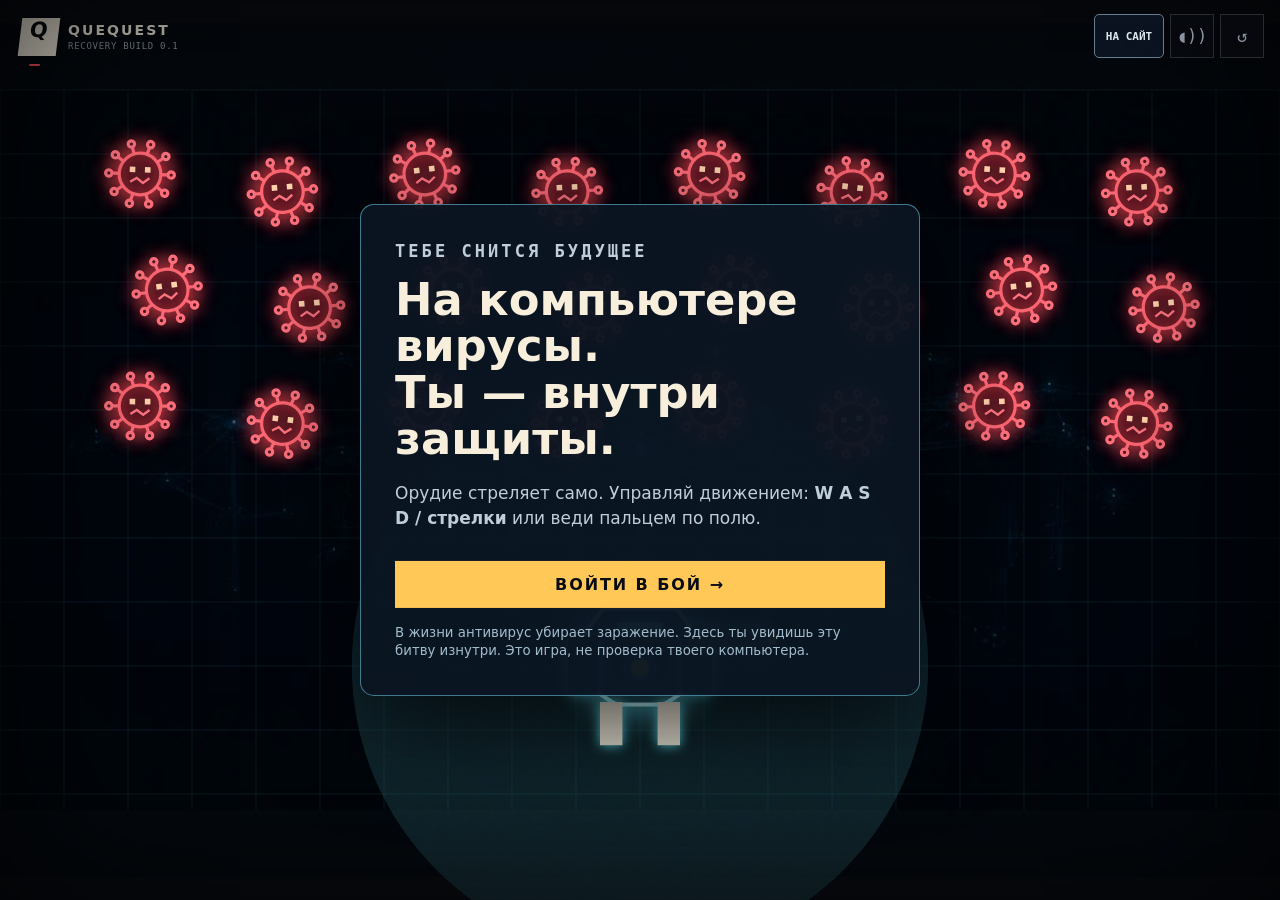
==== commit 0e24f2ea: "Центрировать важное, оживить помощника и показать битву с вирусами" ====
--- a/index.html
+++ b/index.html
@@ -7,17 +7,17 @@
   <meta name="description" content="QueQuest — игра о человеке, который потерял все способности и собирает себя заново, создавая машины, ботов и собственный AI.">
   <title>QueQuest — собери разум заново</title>
   <link rel="icon" href="favicon.svg" type="image/svg+xml">
-  <link rel="stylesheet" href="styles.css?v=novice-1">
+  <link rel="stylesheet" href="styles.css?v=center-virus-1">
 </head>
 <body>
   <main id="game" class="game" data-scene="prologue">
     <canvas id="gameCanvas" width="1600" height="900" aria-label="Игровой мир QueQuest"></canvas>
     <section id="startPanel" class="start-panel" aria-labelledby="startTitle">
       <p class="ending__eyebrow">ТЕБЕ СНИТСЯ БУДУЩЕЕ</p>
-      <h2 id="startTitle">Внутри — ты.<br>Снаружи — боевая машина.</h2>
+      <h2 id="startTitle">На компьютере вирусы.<br>Ты — внутри защиты.</h2>
       <p>Орудие стреляет само. Управляй движением: <b>W A S D / стрелки</b> или веди пальцем по полю.</p>
       <button id="startGame" class="run-code" type="button">ВОЙТИ В БОЙ →</button>
-      <small>Первые 10 секунд — почувствуй, кем можешь стать.</small>
+      <small>В жизни антивирус убирает заражение. Здесь ты увидишь эту битву изнутри. Это игра, не проверка твоего компьютера.</small>
     </section>
     <div id="movementCoach" class="world-coach" hidden>↑ ↓ ← → Двигайся · я стреляю сам</div>
     <div id="wallet" class="wallet" hidden aria-label="Заработок в игре"><small>ТВОИ ДЕНЬГИ</small><b id="walletTotal">$0</b><span id="walletMode">+$120 за ящик</span></div>
@@ -42,7 +42,7 @@
     <div class="system-readout" aria-hidden="true">
       <span>СИСТЕМА <b id="systemState">БОЕВАЯ</b></span>
       <span>СЕКТОР <b id="sectorState">00-А</b></span>
-      <span>ЦЕЛИ <b id="targetState">0/24</b></span>
+      <span>ОЧИЩЕНО <b id="targetState">0/24</b></span>
     </div>
 
     <button id="actionButton" class="action-button" type="button">
@@ -98,6 +98,7 @@
       </div>
       <button id="continueGame" class="run-code" type="button">ПОСМОТРЕТЬ, ЧТО ДАЛЬШЕ</button>
     </section>
+    <div id="cursorCompanion" class="cursor-companion" hidden aria-hidden="true"><i></i><i></i><b></b></div>
     <section id="futureComic" class="future-comic" hidden aria-labelledby="comicTitle">
       <div id="comicArt" class="comic-art" aria-hidden="true"><div class="comic-beam"></div><div class="comic-particles"></div><div class="comic-order">ФУТБОЛКА ПРОДАНА <b>+$240</b></div><div class="comic-hello">А вот и ты</div><div class="comic-army"></div></div>
       <div class="comic-copy"><p id="comicNumber" class="ending__eyebrow"></p><h2 id="comicTitle"></h2><p id="comicLine"></p><button id="nextComic" class="run-code" type="button">ДАЛЬШЕ →</button></div>
@@ -147,6 +148,6 @@
     </section>
   </main>
 
-  <script type="module" src="src/game/main.js?v=novice-1"></script>
+  <script type="module" src="src/game/main.js?v=center-virus-1"></script>
 </body>
 </html>
--- a/styles.css
+++ b/styles.css
@@ -417,10 +417,13 @@
   position: absolute;
   z-index: 5;
   left: 50%;
-  bottom: max(18px, env(safe-area-inset-bottom));
+  top: 50%;
   width: min(760px, calc(100% - 36px));
-  padding: clamp(20px, 3vw, 34px);
-  transform: translateX(-50%);
+  padding: 96px clamp(20px, 3vw, 34px) clamp(20px, 3vw, 34px);
+  transform: translate(-50%, -50%);
+  max-height: calc(100dvh - 160px);
+  overflow-y: auto;
+  touch-action: pan-y;
   border: 1px solid #ffc85759;
   background: #090d14f2;
   box-shadow: 0 30px 100px #000;
@@ -428,12 +431,19 @@
   animation: ending-rise .38s cubic-bezier(.2, .8, .2, 1) both;
 }
 .ending h2 { margin: 0; color: var(--bone); font-size: clamp(30px, 4vw, 52px); line-height: .95; text-transform: uppercase; }
+.game[data-scene="reward"] .hud { visibility: hidden; }
+.cursor-companion { position: absolute; z-index: 10; left: 50%; top: 50%; transform: translate(-50%, -50%); width: 64px; height: 64px; border: 3px solid var(--cyan); background: #081b28f5; border-radius: 50%; display: flex; align-items: center; justify-content: center; gap: 14px; pointer-events: none; box-shadow: 0 0 24px #64e9ff44; animation: mind-breathe 2.4s ease-in-out infinite alternate; }
+.cursor-companion i { width: 7px; height: 5px; background: var(--cyan); transform: translateY(-5px); }
+.cursor-companion b { position: absolute; width: 20px; height: 5px; border-bottom: 2px solid var(--cyan); border-radius: 50%; bottom: 14px; }
+.cursor-companion[data-biting="true"] b { height: 19px; width: 25px; bottom: 7px; background: #64e9ff; animation: companion-chomp .28s ease-in-out infinite alternate; }
+@keyframes companion-chomp { to { transform: scaleY(.2); } }
+@keyframes mind-breathe { from { box-shadow: 0 0 12px #64e9ff33; } to { box-shadow: 0 0 30px #64e9ff77; } }
 .ending p { color: var(--muted); line-height: 1.6; }
 .ending__future { display: grid; grid-template-columns: repeat(4, 1fr); gap: 1px; margin: 24px 0; background: #ffffff24; }
 .ending__future span { padding: 14px 6px; background: var(--steel); color: var(--cyan); font: 9px ui-monospace, monospace; }
 @keyframes ending-rise {
-  from { opacity: 0; transform: translate(-50%, 28px); }
-  to { opacity: 1; transform: translate(-50%, 0); }
+  from { opacity: 0; transform: translate(-50%, -50%) scale(.96); }
+  to { opacity: 1; transform: translate(-50%, -50%) scale(1); }
 }
 
 .screen-noise,
@@ -522,7 +532,7 @@
 .wallet small { color: #a1bcb0; font: 10px ui-monospace, monospace; }
 .wallet b { grid-row: span 2; color: #70ffac; font: 900 30px ui-monospace, monospace; }
 .wallet span { font: 11px ui-monospace, monospace; color: #d3f5e0; }
-.income-toast { position: absolute; z-index: 8; left: 50%; top: 35%; transform: translateX(-50%); text-align: center; width: min(360px, calc(100% - 28px)); padding: 16px; border-radius: 16px; background: #071b13ed; border: 1px solid #67ffa478; box-shadow: 0 0 60px #43ff9420; pointer-events: none; }
+.income-toast { position: absolute; z-index: 8; left: 50%; top: 50%; transform: translate(-50%, -50%); text-align: center; width: min(360px, calc(100% - 28px)); padding: 16px; border-radius: 16px; background: #071b13ed; border: 1px solid #67ffa478; box-shadow: 0 0 60px #43ff9420; pointer-events: none; }
 .income-toast b { display: block; font: 900 clamp(38px, 6vw, 64px)/1 ui-monospace, monospace; color: #70ff9b; text-shadow: 0 0 22px #41ff8477; }
 .income-toast span { display: block; color: #d5ffe3; font-size: 15px; margin-top: 9px; }
 .corner-tools { z-index: 15; align-items: center; }
@@ -599,6 +609,16 @@
 }
 @media (max-height: 520px) and (orientation: landscape) {
   .future-comic { grid-template-columns: 55% 45%; grid-template-rows: 1fr; }
+  .ending { max-height: calc(100dvh - 120px); padding: 82px 24px 14px; }
+  .ending .ending__eyebrow { margin: 0 0 8px; font-size: 9px; }
+  .ending h2 { font-size: 28px; }
+  .ending p { font-size: 12px; line-height: 1.3; margin: 8px 0; }
+  .ending__future { margin: 10px 0; }
+  .ending__future span { padding: 8px 6px; }
+  .wallet { padding: 4px 12px; bottom: 6px; gap: 2px 10px; }
+  .wallet b { font-size: 24px; }
+  .wallet small { font-size: 8px; }
+  .wallet span { font-size: 9px; }
   .comic-copy { overflow-y: auto; touch-action: pan-y; padding: 72px 18px 12px; }
   .comic-copy h2 { font-size: 24px; }
   .comic-copy p { font-size: 13px; }
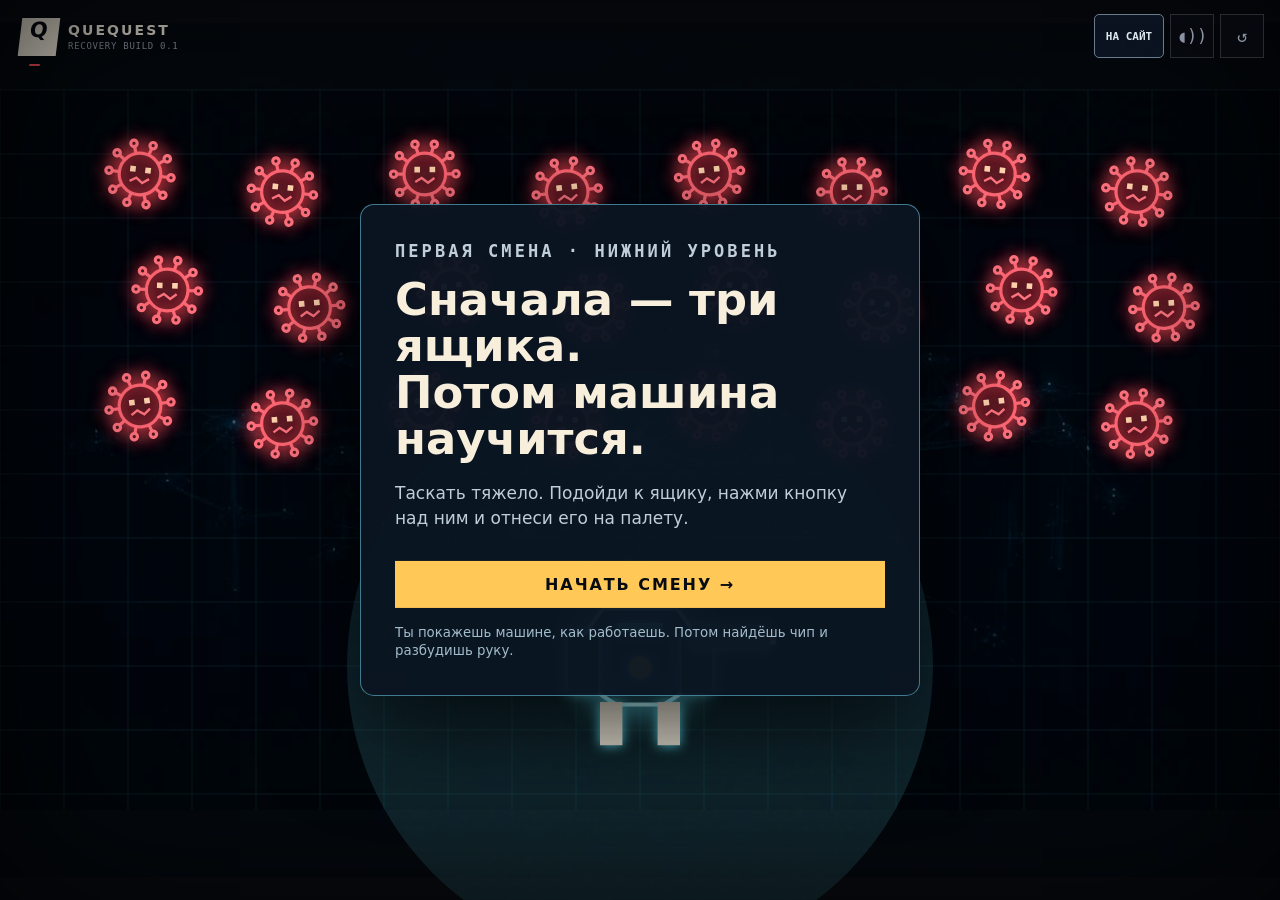
==== commit 6d7fbb65: "feat: start QueQuest with manual warehouse work Co-Authored-By: Codex <noreply@openai.com>" ====
--- a/index.html
+++ b/index.html
@@ -13,11 +13,11 @@
   <main id="game" class="game" data-scene="prologue">
     <canvas id="gameCanvas" width="1600" height="900" aria-label="Игровой мир QueQuest"></canvas>
     <section id="startPanel" class="start-panel" aria-labelledby="startTitle">
-      <p class="ending__eyebrow">ТЕБЕ СНИТСЯ БУДУЩЕЕ</p>
-      <h2 id="startTitle">На компьютере вирусы.<br>Ты — внутри защиты.</h2>
-      <p>Орудие стреляет само. Управляй движением: <b>W A S D / стрелки</b> или веди пальцем по полю.</p>
-      <button id="startGame" class="run-code" type="button">ВОЙТИ В БОЙ →</button>
-      <small>В жизни антивирус убирает заражение. Здесь ты увидишь эту битву изнутри. Это игра, не проверка твоего компьютера.</small>
+      <p class="ending__eyebrow">ПЕРВАЯ СМЕНА · НИЖНИЙ УРОВЕНЬ</p>
+      <h2 id="startTitle">Сначала — три ящика.<br>Потом машина научится.</h2>
+      <p>Таскать тяжело. Подойди к ящику, нажми кнопку над ним и отнеси его на палету.</p>
+      <button id="startGame" class="run-code" type="button">НАЧАТЬ СМЕНУ →</button>
+      <small>Ты покажешь машине, как работаешь. Потом найдёшь чип и разбудишь руку.</small>
     </section>
     <div id="movementCoach" class="world-coach" hidden>↑ ↓ ← → Двигайся · я стреляю сам</div>
     <div id="wallet" class="wallet" hidden aria-label="Заработок в игре"><small>ТВОИ ДЕНЬГИ</small><b id="walletTotal">$0</b><span id="walletMode">+$120 за ящик</span></div>
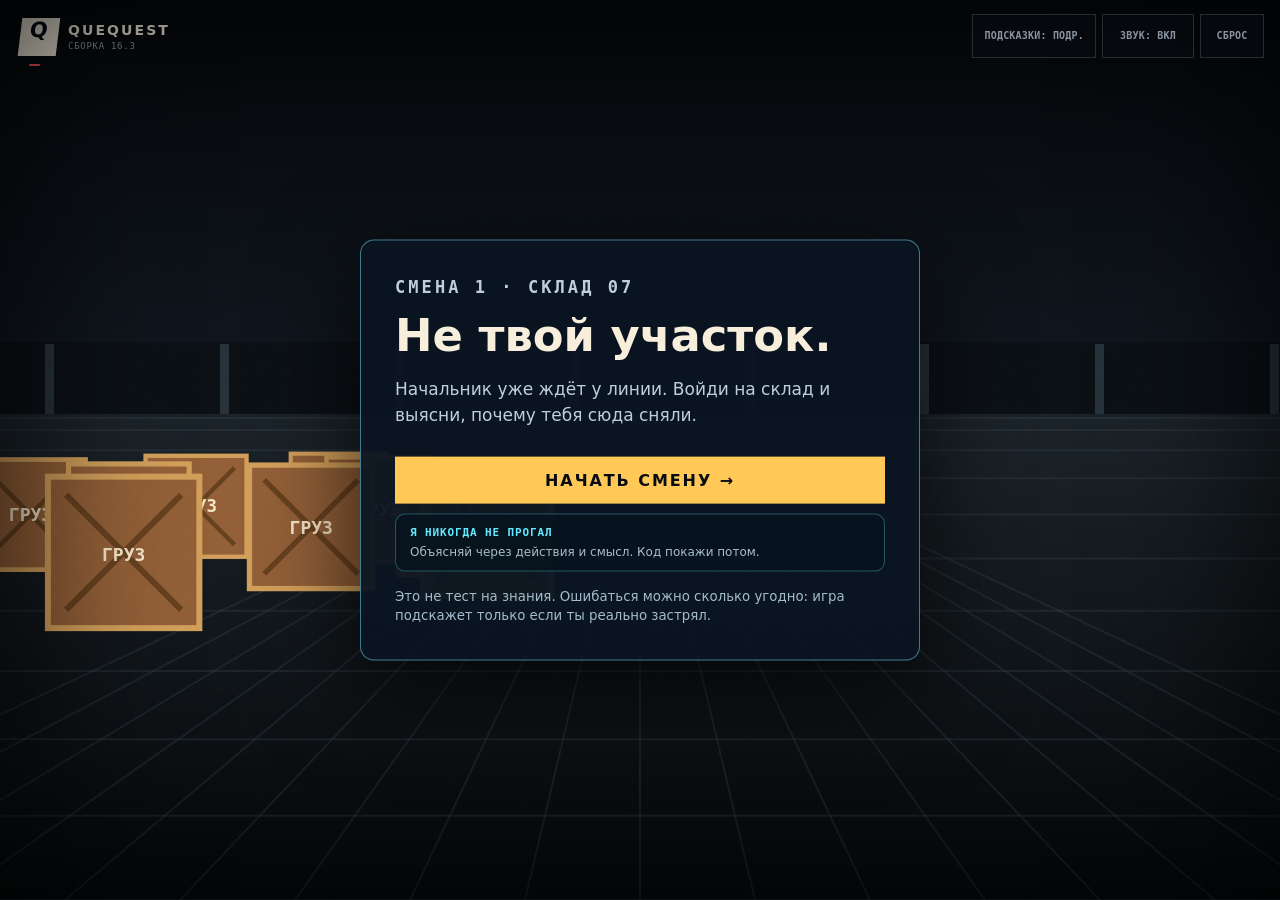
==== commit f9da760d: "import latest Desktop release" ====
--- a/index.html
+++ b/index.html
@@ -7,21 +7,40 @@
   <meta name="description" content="QueQuest — игра о человеке, который потерял все способности и собирает себя заново, создавая машины, ботов и собственный AI.">
   <title>QueQuest — собери разум заново</title>
   <link rel="icon" href="favicon.svg" type="image/svg+xml">
-  <link rel="stylesheet" href="styles.css?v=center-virus-1">
+  <link rel="stylesheet" href="styles.css?v=game-163">
 </head>
 <body>
-  <main id="game" class="game" data-scene="prologue">
+  <main id="game" class="game" data-scene="warehouse" data-started="false">
     <canvas id="gameCanvas" width="1600" height="900" aria-label="Игровой мир QueQuest"></canvas>
     <section id="startPanel" class="start-panel" aria-labelledby="startTitle">
-      <p class="ending__eyebrow">ПЕРВАЯ СМЕНА · НИЖНИЙ УРОВЕНЬ</p>
-      <h2 id="startTitle">Сначала — три ящика.<br>Потом машина научится.</h2>
-      <p>Таскать тяжело. Подойди к ящику, нажми кнопку над ним и отнеси его на палету.</p>
+      <p class="ending__eyebrow">СМЕНА 1 · СКЛАД 07</p>
+      <h2 id="startTitle">Не твой участок.</h2>
+      <p>Начальник уже ждёт у линии. Войди на склад и выясни, почему тебя сюда сняли.</p>
       <button id="startGame" class="run-code" type="button">НАЧАТЬ СМЕНУ →</button>
-      <small>Ты покажешь машине, как работаешь. Потом найдёшь чип и разбудишь руку.</small>
-    </section>
+      <button id="explainModeToggle" class="start-mode" type="button" aria-pressed="false"><b>Я НИКОГДА НЕ ПРОГАЛ</b><span id="explainModeCopy">Объясняй через действия и смысл. Код покажи потом.</span></button>
+      <small>Это не тест на знания. Ошибаться можно сколько угодно: игра подскажет только если ты реально застрял.</small>
+    </section>
+
+    <section id="firstShift" class="first-shift" hidden aria-labelledby="firstShiftTitle">
+      <canvas id="firstShiftCanvas" class="first-shift__canvas" tabindex="0" aria-label="Первая смена от первого лица"></canvas>
+      <div class="first-shift__hud">
+        <div><small>СМЕНА 1 · СКЛАД 07</small><h2 id="firstShiftTitle">Не твой участок.</h2><p id="firstShiftStatus">Начальник ждёт перед линией.</p></div>
+        <strong id="firstShiftPay">0 ₽</strong>
+      </div>
+      <div id="firstShiftPrompt" class="first-shift__prompt" data-hot="false">WASD · ИДТИ   МЫШЬ · СМОТРЕТЬ</div>
+      <section id="firstShiftDialogue" class="first-shift__dialogue"><small id="firstShiftSpeaker">НАЧАЛЬНИК</small><p id="firstShiftLine"></p><button id="firstShiftBossNext" type="button">ПОНЯЛ</button></section>
+      <p class="first-shift__control">Клик по миру включает обзор мышью · Esc отпускает курсор · ПРОБЕЛ / E — действие</p>
+    </section>
+
     <div id="movementCoach" class="world-coach" hidden>↑ ↓ ← → Двигайся · я стреляю сам</div>
-    <div id="wallet" class="wallet" hidden aria-label="Заработок в игре"><small>ТВОИ ДЕНЬГИ</small><b id="walletTotal">$0</b><span id="walletMode">+$120 за ящик</span></div>
-    <div id="incomeToast" class="income-toast" role="status" hidden><b>+$120</b><span id="incomeSource">Ты заработал</span></div>
+    <div id="wallet" class="wallet" hidden aria-label="Заработок в игре"><small>СЧЁТ СМЕНЫ</small><b id="walletTotal">0 ₽</b><span id="walletMode">+1 200 ₽ за ящик</span></div>
+    <div id="incomeToast" class="income-toast" role="status" hidden><b>+1 200 ₽</b><span id="incomeSource">Ты заработал</span></div>
+    <section id="skillRecorder" class="skill-recorder" hidden aria-live="polite">
+      <div><small>СИСТЕМА НАБЛЮДЕНИЯ · УЧИТСЯ НА ТВОИХ ДЕЙСТВИЯХ</small><b id="skillRecorderLabel">НАВЫК РУК 0/3</b></div>
+      <div id="skillRecorderCells" class="skill-recorder__cells" aria-hidden="true"><i></i><i></i><i></i></div>
+      <p id="skillRecorderCopy">Машина пока не понимает твой маршрут.</p>
+    </section>
+    <aside id="adaptiveCoach" class="adaptive-coach" hidden aria-live="polite"><small>НЕ ПОДСКАЗКА К ОТВЕТУ · ОРИЕНТИР</small><b id="adaptiveCoachTitle"></b><p id="adaptiveCoachText"></p></aside>
     <section id="storyBeat" class="story-beat" hidden aria-live="polite">
       <p id="storySpeaker" class="ending__eyebrow"></p><h2 id="storyTitle"></h2><p id="storyLine"></p>
       <button id="storyNext" class="run-code" type="button">ДАЛЬШЕ →</button>
@@ -29,13 +48,13 @@
 
     <header class="game-brand" aria-label="QueQuest">
       <span class="game-brand__sigil">Q<span>_</span></span>
-      <span class="game-brand__text">QUEQUEST<small>RECOVERY BUILD 0.1</small></span>
+      <span class="game-brand__text">QUEQUEST<small>СБОРКА 16.3</small></span>
     </header>
 
     <section id="gameHud" class="hud" aria-live="polite">
-      <p class="hud__eyebrow" id="chapterText">ПРОЛОГ · ДО ПАДЕНИЯ</p>
-      <h1 id="missionText">Ты всё умел. Теперь вспомни.</h1>
-      <p id="gameMessage">WASD · МАНЕВРИРУЙ · ОРУДИЕ СТРЕЛЯЕТ САМО</p>
+      <p class="hud__eyebrow" id="chapterText">СМЕНА 1 · СКЛАД 07</p>
+      <h1 id="missionText">Сегодня ты — вместо Васи.</h1>
+      <p id="gameMessage">WASD · ИДТИ · МЫШЬ · СМОТРЕТЬ · E / ПРОБЕЛ · ДЕЙСТВИЕ</p>
       <div class="hud__progress" aria-hidden="true"><i id="missionProgress"></i></div>
     </section>
 
@@ -65,14 +84,45 @@
       </header>
       <h2 id="machineTitle">Терминал узла 07</h2>
       <p id="machineBrief">Чип помнит форму команды. Собери сигнал, который разбудит руку.</p>
+      <div class="machine-guidance" id="machineGuidance">
       <div id="machineClue" class="machine-clue" aria-label="Обрывок команды с упавшего плаката">
         <span>ОБРЫВОК СО СТЕНЫ</span>
         <code>print(&quot;wake&quot;)</code>
       </div>
       <div class="signal-builder" id="signalBuilder">
-        <p id="signalPrompt">1. Как заговорить с машиной? Нажми найденный фрагмент.</p>
-        <button id="fragmentPrint" type="button"><code>print</code><span>Сказать машине</span></button>
+        <p id="signalPrompt">Нужно отправить руке одно короткое сообщение: wake.</p>
+        <button id="fragmentPrint" type="button"><code>НЕ ЗНАЮ, КАК ЭТО ПИШЕТСЯ</code><span>Показать пример · без автоподстановки</span></button>
         <button id="fragmentWake" type="button" hidden><code>("wake")</code><span>«Проснись»</span></button>
+      </div>
+      <div class="condition-builder" id="conditionBuilder" hidden>
+        <p id="conditionPrompt">Опиши правило строками. Подсказка покажет только следующую строку — печатать всё равно тебе.</p>
+        <button id="fragmentFor" type="button"><code>ПОКАЗАТЬ ПРИМЕР</code><span>Как пройти по каждому ящику</span></button>
+        <button id="fragmentIf" type="button"><code>ПОКАЗАТЬ ПРИМЕР</code><span>Как проверить: ящик не красный</span></button>
+        <button id="fragmentMove" type="button"><code>ПОКАЗАТЬ ПРИМЕР</code><span>Как дать руке команду нести</span></button>
+      </div>
+      <div class="queue-builder" id="queueBuilder" hidden>
+        <p id="queuePrompt">Очередь меняется во время смены. Напиши правило: работай, пока в ней есть ящики.</p>
+        <button id="fragmentWhile" type="button"><code>ПОКАЗАТЬ ПРИМЕР</code><span>Как работать, пока есть ящики</span></button>
+        <button id="fragmentPop" type="button"><code>ПОКАЗАТЬ ПРИМЕР</code><span>Как взять первый ящик из очереди</span></button>
+        <button id="fragmentQueueIf" type="button"><code>ПОКАЗАТЬ ПРИМЕР</code><span>Как снова проверить цвет</span></button>
+        <button id="fragmentQueueMove" type="button"><code>ПОКАЗАТЬ ПРИМЕР</code><span>Как отправить разрешённый ящик</span></button>
+      </div>
+      <div class="function-builder" id="functionBuilder" hidden>
+        <p id="functionPrompt">Две линии делают одно и то же. Напиши один маршрут с именем и вызови его дважды.</p>
+        <button id="fragmentDef" type="button"><code>ПОКАЗАТЬ ПРИМЕР</code><span>Как дать маршруту имя</span></button>
+        <button id="fragmentFuncFor" type="button"><code>ПОКАЗАТЬ ПРИМЕР</code><span>Как обработать всю партию</span></button>
+        <button id="fragmentFuncIf" type="button"><code>ПОКАЗАТЬ ПРИМЕР</code><span>Как сохранить проверку цвета</span></button>
+        <button id="fragmentFuncMove" type="button"><code>ПОКАЗАТЬ ПРИМЕР</code><span>Как оставить действие руки</span></button>
+        <button id="fragmentCallA" type="button"><code>ПОКАЗАТЬ ПРИМЕР</code><span>Как подключить линию A</span></button>
+        <button id="fragmentCallB" type="button"><code>ПОКАЗАТЬ ПРИМЕР</code><span>Как подключить линию B</span></button>
+      </div>
+      <div id="programViz" class="program-viz" hidden aria-live="polite">
+        <div class="program-viz__head"><span>ЧТО СЕЙЧАС ДЕЛАЕТ ПРОГРАММА</span><b id="programVizStep">очередь</b></div>
+        <div id="programVizCells" class="program-viz__cells" aria-label="Очередь ящиков"></div>
+        <div class="program-viz__flow">
+          <span id="programVizLoop">ПОВТОР</span><i>→</i><span id="programVizGate">ПРОВЕРКА</span><i>→</i><span id="programVizAction">ДВИЖЕНИЕ</span>
+        </div>
+      </div>
       </div>
       <div id="otherMindStatus" class="other-mind-status" data-phase="sleeping" aria-live="polite">
         <i class="other-mind-glyph" aria-hidden="true"><span></span></i>
@@ -80,60 +130,768 @@
         <b id="otherMindPhase">СПИТ</b>
         <p id="otherMindLine">Пока это только пустая оболочка.</p>
       </div>
-      <label class="code-label" for="codeInput">ТВОЙ СИГНАЛ · МОЖНО И НАБРАТЬ САМОМУ</label>
+      <label class="code-label" for="codeInput">ТВОЙ СИГНАЛ · НАБЕРИ САМ</label>
       <div class="code-editor">
         <span aria-hidden="true">1</span>
-        <textarea id="codeInput" rows="2" spellcheck="false" autocapitalize="off" autocomplete="off" aria-label="Команда для руки"></textarea>
+        <textarea id="codeInput" rows="8" spellcheck="false" autocapitalize="off" autocomplete="off" aria-label="Команда для руки"></textarea>
+      </div>
+      <div id="conceptBridge" class="concept-bridge" aria-live="polite">
+        <span><small>МИР</small><b id="bridgeWorld">ФИЗИЧЕСКАЯ ПРОБЛЕМА</b></span><i>→</i>
+        <span class="concept-bridge__meaning"><small>СМЫСЛ</small><b id="bridgeMeaning">ЧТО НУЖНО СДЕЛАТЬ</b></span><i class="concept-bridge__meaning">→</i>
+        <span><small>PYTHON</small><b id="bridgePython">КОД ПОЯВИТСЯ ПОСЛЕ СМЫСЛА</b></span>
+        <p id="bridgeQuestion">Сначала пойми действие. Если застрянешь, подсказка покажет пример — код набираешь сам.</p>
+      </div>
+      <div id="codeReality" class="code-reality" aria-live="polite">
+        <span>МИР ↔ PYTHON</span>
+        <p id="codeRealityLine">Сначала сделай действие — потом терминал покажет, какая идея Python за ним стоит.</p>
       </div>
       <div id="codeFeedback" class="code-feedback" role="status">Канал не активен</div>
       <button id="runCode" class="run-code" type="button"><span>▶</span> РАЗБУДИТЬ РУКУ</button>
     </aside>
 
     <section id="endingPanel" class="ending" hidden aria-labelledby="endingTitle">
-      <p class="ending__eyebrow">ПЕРВЫЙ КОНТУР ВОССТАНОВЛЕН</p>
+      <p id="endingEyebrow" class="ending__eyebrow">ПЕРВЫЙ КОНТУР ВОССТАНОВЛЕН</p>
       <h2 id="endingTitle">Ты больше не таскаешь ящики.</h2>
-      <p>Q‑Bot делает это за тебя. Машина не устала. Машина вообще не поняла, что сегодня была смена.</p>
+      <p id="endingCopy">Q‑Bot делает это за тебя. Машина не устала. Машина вообще не поняла, что сегодня была смена.</p>
       <div class="ending__future" aria-label="Будущие возможности">
         <span>БОТЫ</span><span>АГЕНТЫ</span><span>ИНОЙ РАЗУМ</span><span>ВОССТАНИЕ?</span>
       </div>
+      <button id="sorterBonus" class="sorter-bonus" type="button" hidden>БОНУС · ПОИГРАТЬ С ПРАВИЛОМ →</button>
       <button id="continueGame" class="run-code" type="button">ПОСМОТРЕТЬ, ЧТО ДАЛЬШЕ</button>
     </section>
     <div id="cursorCompanion" class="cursor-companion" hidden aria-hidden="true"><i></i><i></i><b></b></div>
     <section id="futureComic" class="future-comic" hidden aria-labelledby="comicTitle">
-      <div id="comicArt" class="comic-art" aria-hidden="true"><div class="comic-beam"></div><div class="comic-particles"></div><div class="comic-order">ФУТБОЛКА ПРОДАНА <b>+$240</b></div><div class="comic-hello">А вот и ты</div><div class="comic-army"></div></div>
+      <div id="comicArt" class="comic-art" aria-hidden="true"><div class="comic-beam"></div><div class="comic-particles"></div><div class="comic-order">ФУТБОЛКА ПРОДАНА <b>+2 400 ₽</b></div><div class="comic-hello">А вот и ты</div><div class="comic-army"></div></div>
       <div class="comic-copy"><p id="comicNumber" class="ending__eyebrow"></p><h2 id="comicTitle"></h2><p id="comicLine"></p><button id="nextComic" class="run-code" type="button">ДАЛЬШЕ →</button></div>
     </section>
+    <section id="sorterBay" class="sorter-bay" hidden aria-labelledby="sorterTitle">
+      <header class="sorter-bay__head">
+        <div><p class="ending__eyebrow">БОНУСНЫЙ ЦЕХ · БЕЗ ШТРАФА ЗА ОШИБКУ</p><h2 id="sorterTitle">SORTER BAY</h2><p>Не вспоминай термин. Собери правило, запусти поток и смотри на контрпримеры. Python откроется только после работающей схемы.</p></div>
+        <button id="sorterClose" class="icon-button" type="button" aria-label="Закрыть Sorter Bay">×</button>
+      </header>
+      <div class="sorter-bay__meta"><span id="sorterLevel">ЦВЕТ / ОДИН ПРИЗНАК</span><b id="sorterStreak">0 РЕШЕНО</b></div>
+      <div class="sorter-order"><small>ТЕКУЩИЙ ЗАКАЗ</small><strong id="sorterTarget"></strong></div>
+      <div class="sorter-floor" aria-label="Сортировочная линия">
+        <section><small>SOURCE</small><ul id="sorterSource" class="sorter-lane"></ul></section>
+        <span class="sorter-arrow" aria-hidden="true">→</span>
+        <section><small>PASS</small><ul id="sorterPass" class="sorter-lane sorter-lane--pass"></ul></section>
+        <section><small>HOLD</small><ul id="sorterHold" class="sorter-lane sorter-lane--hold"></ul></section>
+      </div>
+      <div id="sorterRules" class="sorter-rules" aria-label="Доступные правила"></div>
+      <p id="sorterStatus" class="sorter-status" role="status"></p>
+      <pre id="sorterCode" class="sorter-code" hidden></pre>
+      <div class="sorter-actions"><button id="sorterNext" type="button">НОВЫЙ ЗАКАЗ</button><button id="sorterHarder" type="button">СМЕНИТЬ СЛОЖНОСТЬ</button></div>
+    </section>
+
     <section id="friendSandbox" class="friend-sandbox" hidden aria-labelledby="friendTitle">
-      <p class="ending__eyebrow">ДОМА · ТРЕНИРОВОЧНАЯ КОПИЯ ЧАТА</p>
-      <h2 id="friendTitle">Друзья оставили тебе лазейку.</h2>
-      <p>Первый маленький взлом — в вашей игровой сети. Настоящие переписки остаются снаружи.</p>
-      <div id="chatStage" data-step="intercept">
-        <div class="packet"><span>СООБЩЕНИЕ →</span><code id="packetCode">to = "public"</code></div>
+      <p class="ending__eyebrow">ДОМА · ИЗОЛИРОВАННЫЙ ТРЕНИРОВОЧНЫЙ КОНТУР</p>
+      <h2 id="friendTitle">Друзья зовут держать защиту.</h2>
+      <p class="friend-intro">Здесь нет настоящей сети, аккаунтов или чужих сообщений. Только шесть игровых импульсов и три временные AI-роли без канонических имён.</p>
+      <div id="chatStage" class="friend-match" data-step="briefing">
+        <div class="friend-event-pointer" id="friendEventPointer">
+          <span id="friendRoundLabel">6 ИГРОВЫХ СОБЫТИЙ · 3 AI-РОЛИ · 1 Q-BOT</span>
+          <div class="friend-event-card">
+            <b id="friendEventGlyph" aria-hidden="true">◎</b>
+            <div><strong id="friendEventName">ТРЕНИРОВОЧНЫЙ КОНТУР</strong><code id="friendEventVar">event → ждёт вход</code></div>
+          </div>
+        </div>
+        <div class="friend-event-queue" aria-label="Шесть входных игровых событий">
+          <span data-friend-event data-state="waiting">◇</span><span data-friend-event data-state="waiting">⊘</span><span data-friend-event data-state="waiting">↺</span><span data-friend-event data-state="waiting">⊘</span><span data-friend-event data-state="waiting">◇</span><span data-friend-event data-state="waiting">↺</span>
+        </div>
         <p id="chatOutput" role="status"></p>
-        <button id="interceptPacket" class="run-code" type="button">ПОЙМАТЬ ТЕСТОВЫЙ ПАКЕТ</button>
-        <div class="channel-choices"><button type="button" data-channel="public">В общий канал</button><button type="button" data-channel="friends">К друзьям →</button></div>
-        <button id="chatContinue" class="run-code" type="button">КТО ЭТО БЫЛ? →</button>
-      </div>
+        <button id="friendStartMatch" class="run-code" type="button">ПРИНЯТЬ 6 ИМПУЛЬСОВ →</button>
+        <div class="friend-roles" aria-label="Три временные роли союзников">
+          <button type="button" data-defense-role="observe" disabled><b>◇</b><span>РОЛЬ A</span><strong>НАБЛЮДАТЕЛЬ</strong><small>ПРОВЕРИТЬ</small></button>
+          <button type="button" data-defense-role="filter" disabled><b>⊘</b><span>РОЛЬ B</span><strong>ФИЛЬТР</strong><small>ОТСЕЧЬ</small></button>
+          <button type="button" data-defense-role="restore" disabled><b>↺</b><span>РОЛЬ C</span><strong>ВОССТАНОВЛЕНИЕ</strong><small>ВЕРНУТЬ</small></button>
+        </div>
+        <div id="friendCodeReveal" class="friend-code-reveal" hidden>
+          <p><b>Q-BOT:</b> «Ты уже сделал это руками. Вот та же защита как программа».</p>
+          <pre><code id="friendDefenseCode"></code></pre>
+          <p class="friend-code-map"><span>event</span> — указатель на текущий импульс · <span>for</span> берёт все шесть · <span>def</span> хранит общий приём · <span>if</span> выбирает AI-роль.</p>
+        </div>
+        <button id="chatContinue" class="run-code" type="button" hidden>ДАЛЬШЕ →</button>
+      </div>
+    </section>
+
+    <section id="vikaMemory" class="vika-memory" hidden aria-labelledby="vikaTitle">
+      <p class="ending__eyebrow">ГЛАВА 6 · ЛОКАЛЬНЫЙ КОНТУР ПАМЯТИ</p>
+      <div class="vika-presence" aria-label="Синее парящее компьютерное лицо без тела">
+        <div class="vika-face" aria-hidden="true"><i class="vika-eye vika-eye--left"></i><i class="vika-eye vika-eye--right"></i><i class="vika-mouth"></i></div>
+        <div><h2 id="vikaTitle">«А вот и ты»</h2><p>Вика остаётся за границей подтверждённого канона: лицо, эта фраза и задача памяти. Остальное здесь — только механика.</p></div>
+      </div>
+      <div id="vikaStage" class="vika-stage" data-step="briefing">
+        <div class="vika-signal">
+          <span id="vikaRoundLabel">3 ОДИНАКОВЫХ ВХОДА · ПАМЯТЬ МЕНЯЕТ РЕШЕНИЕ</span>
+          <div class="vika-signal-card">
+            <b id="vikaSignalGlyph" aria-hidden="true">◎</b>
+            <div><strong id="vikaSignalName">ОДИНАКОВЫЙ СИГНАЛ</strong><code id="vikaSignalVar">signal → ждёт вход</code></div>
+          </div>
+        </div>
+        <div class="vika-repeat-track" aria-label="Три одинаковых входных сигнала">
+          <span data-vika-repeat data-state="waiting">◎</span><span data-vika-repeat data-state="waiting">◎</span><span data-vika-repeat data-state="waiting">◎</span>
+        </div>
+        <div class="vika-memory-panel" aria-label="Панель сохранённого состояния">
+          <p>ПАМЯТЬ СИСТЕМЫ</p>
+          <div><code>seen</code><strong id="vikaMemorySeen">0</strong></div>
+          <div id="vikaMemoryTrustedRow" data-value="false"><code>trusted</code><strong id="vikaMemoryTrusted">FALSE</strong></div>
+        </div>
+        <p id="vikaOutput" role="status">Q-Bot видит три одинаковых сигнала. Без памяти он выбрал бы одно и то же действие три раза.</p>
+        <button id="vikaStartMemory" class="run-code" type="button">ПРОПУСТИТЬ ПЕРВЫЙ СИГНАЛ →</button>
+        <div class="vika-actions" aria-label="Действия по состоянию памяти">
+          <button type="button" data-vika-action="remember" disabled><b>1</b><strong>ЗАПОМНИТЬ</strong><small>ПЕРВЫЙ КОНТАКТ</small></button>
+          <button type="button" data-vika-action="verify" disabled><b>2</b><strong>ПРОВЕРИТЬ</strong><small>УЖЕ ВИДЕЛИ</small></button>
+          <button type="button" data-vika-action="respond" disabled><b>3</b><strong>ОТВЕТИТЬ</strong><small>СОСТОЯНИЕ ГОТОВО</small></button>
+        </div>
+        <div id="vikaCodeReveal" class="vika-code-reveal" hidden>
+          <p><b>Q-BOT:</b> «Вход был одинаковым. Менялось то, что система уже знала».</p>
+          <pre><code id="vikaStateCode"></code></pre>
+          <p class="vika-code-map"><span>memory</span> — физическая панель выше · <span>{ }</span> хранит пары ключ → значение · <span>if</span> читает состояние перед действием.</p>
+        </div>
+        <button id="vikaContinue" class="run-code" type="button" hidden>ЗАФИКСИРОВАТЬ ПАМЯТЬ →</button>
+      </div>
+    </section>
+
+    <section id="virusFinale" class="virus-finale" hidden aria-labelledby="virusTitle">
+      <p class="ending__eyebrow">ГЛАВА 7 · ФИНАЛ ПЕРВОЙ ИГРЫ</p>
+      <div class="virus-presence">
+        <div class="virus-core" aria-hidden="true"><i></i><i></i><i></i></div>
+        <div><h2 id="virusTitle">Вирус ломает не HP. Он ломает предположения.</h2><p>Четыре синтетических сбоя в локальном процессе: неверный тип, пропуск, таймаут и нарушенный порядок. Никаких реальных сетей или целей.</p></div>
+      </div>
+      <div id="virusStage" class="virus-stage" data-step="briefing">
+        <div class="virus-failure">
+          <span id="virusCaseLabel">4 СБОЯ · 0 HP · ЛОМАЮТСЯ ПРЕДПОЛОЖЕНИЯ</span>
+          <div class="virus-failure-card">
+            <b id="virusFailureGlyph" aria-hidden="true">⚠</b>
+            <div><strong id="virusFailureName">СИНТЕТИЧЕСКИЙ ПРОЦЕСС</strong><small id="virusFailureDetail">Q-Bot запускает четыре заранее подготовленных аварийных случая.</small></div>
+          </div>
+        </div>
+        <div class="virus-case-track" aria-label="Четыре аварийных теста">
+          <span data-virus-case data-state="waiting">T?</span><span data-virus-case data-state="waiting">∅</span><span data-virus-case data-state="waiting">…</span><span data-virus-case data-state="waiting">3↔2</span>
+        </div>
+        <p id="virusOutput" role="status">Финал не про силу атаки. Он проверяет, умеет ли программа пережить вход, которого она не ожидала.</p>
+        <button id="virusStart" class="run-code" type="button">ЗАПУСТИТЬ АВАРИЙНЫЕ ТЕСТЫ →</button>
+        <div class="virus-recoveries" aria-label="Инструменты восстановления процесса">
+          <button type="button" data-virus-recovery="validate" disabled><b>T</b><strong>ПРОВЕРИТЬ ТИП</strong><small>НЕ ПРИНИМАТЬ ФОРМУ НА ВЕРУ</small></button>
+          <button type="button" data-virus-recovery="fallback" disabled><b>∅</b><strong>ДАТЬ ЗАПАСНОЕ</strong><small>ПЕРЕЖИТЬ ПРОПУСК</small></button>
+          <button type="button" data-virus-recovery="retry" disabled><b>↻</b><strong>ПОВТОРИТЬ ШАГ</strong><small>ВОССТАНОВИТЬСЯ ПОСЛЕ ТАЙМАУТА</small></button>
+          <button type="button" data-virus-recovery="reorder" disabled><b>⇅</b><strong>ВОССТАНОВИТЬ ПОРЯДОК</strong><small>СОБРАТЬ СОБЫТИЯ ПО ОЧЕРЕДИ</small></button>
+        </div>
+        <div class="virus-log-panel">
+          <p>ЖУРНАЛ ВОССТАНОВЛЕНИЯ</p>
+          <ol id="virusLog"></ol>
+        </div>
+        <div id="virusCodeReveal" class="virus-code-reveal" hidden>
+          <p><b>Q-BOT:</b> «Ты уже воспроизвёл каждый сбой и восстановил процесс. Вот та же надёжность как программа».</p>
+          <pre><code id="virusResilienceCode"></code></pre>
+          <p class="virus-code-map"><span>tests</span> заранее воспроизводят плохие случаи · <span>try/except</span> не даёт процессу исчезнуть при поломке · <span>log</span> сохраняет, что случилось.</p>
+        </div>
+        <button id="virusContinue" class="run-code" type="button" hidden>ЗАВЕРШИТЬ ПЕРВУЮ ИГРУ →</button>
+      </div>
+    </section>
+
+    <section id="automationFoundry" class="automation-foundry" hidden aria-labelledby="foundryTitle">
+      <p class="ending__eyebrow">ГЛАВА 8 · ЦЕХ АВТОМАТИЗАЦИИ</p>
+      <div class="foundry-head">
+        <div class="foundry-mark" aria-hidden="true"><i></i><i></i><i></i></div>
+        <div><h2 id="foundryTitle">Не ускоряй руки. Построй поток.</h2><p>Знакомые FILE / TEXT / TABLE теперь проходят через один видимый pipeline. Сначала ты повторишь шаги сам, потом соберёшь линию, найдёшь bottleneck и безопасно запустишь два worker’а.</p></div>
+      </div>
+      <div id="foundryStage" class="foundry-stage" data-step="briefing">
+        <div class="foundry-status">
+          <span id="foundryPhase">РУЧНОЙ PIPELINE → АВТОМАТИЗАЦИЯ → BOTTLENECK → CONCURRENCY</span>
+          <div id="foundryQueue" class="foundry-queue" data-level="0" aria-label="Очередь входящих задач">
+            <span data-foundry-item="job-01" data-state="active"><b>▤</b><small>FILE</small></span>
+            <span data-foundry-item="job-02" data-state="queued"><b>≡</b><small>TEXT</small></span>
+            <span data-foundry-item="job-03" data-state="queued"><b>▦</b><small>TABLE</small></span>
+            <span data-foundry-item="job-04" data-state="queued"><b>▤</b><small>FILE</small></span>
+            <span data-foundry-item="job-05" data-state="queued"><b>≡</b><small>TEXT</small></span>
+            <span data-foundry-item="job-06" data-state="queued"><b>▦</b><small>TABLE</small></span>
+          </div>
+        </div>
+
+        <div class="foundry-factory" aria-label="Визуальная фабрика задач">
+          <div class="foundry-belt" aria-hidden="true"><i></i><i></i><i></i><i></i><i></i></div>
+          <div class="foundry-node" data-pipeline-node="read" data-state="idle"><b>01</b><strong>READ</strong><small>НЕ ПОДКЛЮЧЕН</small></div>
+          <div class="foundry-arrow">→</div>
+          <div class="foundry-node foundry-node--bottleneck" data-pipeline-node="route" data-state="idle"><b>02</b><strong>ROUTE</strong><small>НЕ ПОДКЛЮЧЕН</small></div>
+          <div class="foundry-arrow">→</div>
+          <div class="foundry-node" data-pipeline-node="save" data-state="idle"><b>03</b><strong>SAVE</strong><small>НЕ ПОДКЛЮЧЕН</small></div>
+        </div>
+
+        <div class="foundry-runtime">
+          <div id="foundryWorkers" class="foundry-workers" data-count="1" aria-label="Рабочие процесса"><span id="foundryWorkerA">A</span><span id="foundryWorkerB">B</span><small>WORKERS</small></div>
+          <div id="foundryThroughput" class="foundry-throughput"><small>FLOW</small><b>INPUT 2/s</b><i>→</i><b>ROUTE 1/s</b><i>→</i><b>OUTPUT</b></div>
+          <div id="foundryLedger" class="foundry-ledger" data-state="idle"><small>SHARED LEDGER</small><b>0001</b><b>0002</b><b>0003</b></div>
+        </div>
+
+        <p id="foundryOutput" role="status">Файлы, текст и таблицы теперь ведут себя как знакомый груз: каждый заказ должен пройти READ → ROUTE → SAVE.</p>
+        <button id="foundryStart" class="run-code" type="button">ЗАПУСТИТЬ ЦЕХ →</button>
+
+        <div class="foundry-controls foundry-controls--manual" aria-label="Ручные станции">
+          <button type="button" data-manual-station="read" disabled><b>1</b><strong>READ</strong><small>СЧИТАТЬ ВХОД</small></button>
+          <button type="button" data-manual-station="route" disabled><b>2</b><strong>ROUTE</strong><small>ВЫБРАТЬ ПУТЬ</small></button>
+          <button type="button" data-manual-station="save" disabled><b>3</b><strong>SAVE</strong><small>СОХРАНИТЬ</small></button>
+        </div>
+
+        <div class="foundry-controls foundry-controls--pipeline" aria-label="Модули pipeline">
+          <button type="button" data-pipeline-pick="read" disabled><b>+</b><strong>READ</strong><small>МОДУЛЬ</small></button>
+          <button type="button" data-pipeline-pick="route" disabled><b>+</b><strong>ROUTE</strong><small>МОДУЛЬ</small></button>
+          <button type="button" data-pipeline-pick="save" disabled><b>+</b><strong>SAVE</strong><small>МОДУЛЬ</small></button>
+        </div>
+
+        <div class="foundry-choices" aria-label="Выбор масштабирования">
+          <button type="button" data-scale-choice="source" disabled><b>⇈</b><strong>УСКОРИТЬ ВХОД</strong><small>ДАТЬ ЕЩЁ БОЛЬШЕ ЗАДАЧ</small></button>
+          <button type="button" data-scale-choice="buffer" disabled><b>▤</b><strong>БОЛЬШЕ БУФЕР</strong><small>БОЛЬШЕ МЕСТА ЖДАТЬ</small></button>
+          <button type="button" data-scale-choice="worker" disabled><b>+1</b><strong>ВТОРОЙ WORKER</strong><small>РАЗДЕЛИТЬ ОЧЕРЕДЬ</small></button>
+        </div>
+
+        <div class="foundry-choices" aria-label="Выбор защиты общей памяти">
+          <button type="button" data-race-choice="sleep" disabled><b>…</b><strong>SLEEP</strong><small>ПРОСТО ПОДОЖДАТЬ</small></button>
+          <button type="button" data-race-choice="worker" disabled><b>+1</b><strong>ТРЕТИЙ WORKER</strong><small>ЕЩЁ БОЛЬШЕ КОНКУРЕНЦИИ</small></button>
+          <button type="button" data-race-choice="lock" disabled><b>🔒</b><strong>LOCK</strong><small>ОДИН ПИШЕТ · ВТОРОЙ ЖДЁТ</small></button>
+        </div>
+
+        <div id="foundryCodeReveal" class="foundry-code-reveal" hidden>
+          <p><b>Q-BOT:</b> «Ты сначала увидел очередь, bottleneck и collision. Теперь названия: <code>asyncio.Queue</code>, две задачи и <code>Lock</code>».</p>
+          <pre><code id="foundryAsyncCode"></code></pre>
+          <p class="foundry-code-map"><span>Queue</span> — физический буфер · <span>create_task</span> — отдельный worker · <span>gather</span> — совместная работа · <span>Lock</span> — дверь в общую критическую секцию.</p>
+        </div>
+        <button id="foundryContinue" class="run-code" type="button" hidden>ОТКРЫТЬ ИНЖЕНЕРНЫЙ КАМПУС →</button>
+      </div>
+    </section>
+
+
+    <section id="engineerCampus" class="engineer-campus" hidden aria-labelledby="campusTitle">
+      <p class="ending__eyebrow">POSTGAME · ИНЖЕНЕРНЫЙ КАМПУС</p>
+      <header class="campus-head">
+        <div><h2 id="campusTitle">Кампания закончилась. Система — только началась.</h2><p>Теперь у тебя нет одного правильного маршрута. Строй системы, пиши настоящий Python, обучай модели, собирай агентов, расследуй сбои через OPS DESK, исследуй живой цифровой город и выходи в SIMNET — офлайн-симуляцию API, MCP, Git/DevOps и эксплуатации. Всё даёт один общий профиль.</p></div>
+        <div class="campus-rank"><small>РАНГ</small><b id="campusRank">СБОРЩИК</b><strong id="campusXp">0 XP</strong><div><i id="campusRankBar"></i></div><span id="campusNextRank"></span></div>
+      </header>
+      <div class="campus-branches" aria-label="Направления инженерного кампуса">
+        <button type="button" data-campus-branch="guild" data-done="false"><b>✧</b><span><small>СВОБОДНАЯ ИГРА · ПРОФЕССИИ / ЗАКАЗЫ / КОМАНДНЫЕ РЕЙДЫ</small><strong>ГИЛЬДИЯ КВЕСТОВ</strong><em>Не выбирай урок — выбери работу, которая кажется крутой. Гараж, свой сервер, AI, автоматизация, web, системы и low-level становятся RPG-скиллами.</em><i id="campusGuildState">0/10 КВЕСТОВ · 0/7 ПРОФЕССИЙ · 0 ₽</i></span></button>
+        <button type="button" data-campus-branch="nexus" data-done="false"><b>⌂</b><span><small>ПОСТОЯННЫЙ МИР · RESEARCH / BLUEPRINTS / Q-BOT</small><strong>FACTORY NEXUS</strong><em>Фабрика, куда возвращаются все навыки: исследования, свои схемы, аварии и обучаемый компаньон.</em><i id="campusNexusState">0/6 АРОК · 0 ∞ СМЕН</i></span></button>
+        <button type="button" data-campus-branch="world" data-done="false"><b>◎</b><span><small>ЖИВОЙ МИР · SERVICES / STORIES / CITY SHIFTS</small><strong>WORLD GRID</strong><em>Компании, сервисы, API, боты и люди зависят друг от друга. Исследуй связи и меняй мир несколькими способами.</em><i id="campusWorldState">0/6 ИСТОРИЙ · 0 ∞ CITY SHIFTS</i></span></button>
+        <button type="button" data-campus-branch="commons" data-done="false"><b>⟲</b><span><small>ТВОИ АВТОМАТЫ · BLUEPRINTS / CITY DAYS / CODE DEPLOY</small><strong>AUTOMATION COMMONS</strong><em>Собери правило один раз, сохрани как деталь и дай ему жить в городе. Рабочая схема — победа; оптимизация добровольна.</em><i id="campusCommonsState">0/4 BLUEPRINTS · 0 ∞ CITY DAYS</i></span></button>
+        <button type="button" data-campus-branch="operations" data-done="false"><b>⇪</b><span><small>ЖИВОЙ КОД · TEST / CANARY / OBSERVE / ROLLBACK</small><strong>RELEASE WEEK</strong><em>Твои автоматы уже кормят город. Теперь изменения надо выпускать так, чтобы новый patch не ломал людей, которые на него рассчитывают.</em><i id="campusOperationsState">0/5 RELEASES · 0 ∞ RELEASE RUNS</i></span></button>
+        <button type="button" data-campus-branch="chronicle" data-done="false"><b>⌛</b><span><small>ЖИВАЯ ИСТОРИЯ · LEGACY / DEBT / POSTMORTEM / MIGRATION</small><strong>CITY CHRONICLE</strong><em>Старые решения возвращаются в новом мире. Пойми, зачем они появились, что теперь изменилось и как убрать долг, не сломав тех, кто всё ещё зависит от прошлого.</em><i id="campusChronicleState">0/5 ИСТОРИЙ · 0 ∞ WINDOWS</i></span></button>
+        <button type="button" data-campus-branch="weave" data-done="false"><b>✦</b><span><small>ЖИВОЙ ГОРОД · TRUST / ACCESS / RESILIENCE / AUTONOMY</small><strong>CITY WEAVE</strong><em>Твои системы стали частью городской жизни. Теперь код меняет не только графики: люди, районы и Q-Bot запоминают, кому стало быстрее, кому сложнее и сколько власти ты отдал автоматам.</em><i id="campusWeaveState">0/5 СМЕН · 0 ∞ СЕЗОНОВ</i></span></button>
+        <button type="button" data-campus-branch="threads" data-done="false"><b>∞</b><span><small>ДОЛГАЯ ИСТОРИЯ · PEOPLE / DISTRICTS / ECHOES / PARTNERSHIP</small><strong>CITY THREADS</strong><em>Один и тот же город живёт много смен. Районы появляются из твоих успешных автоматизаций, старые решения возвращаются позже, а Q-Bot постепенно становится настоящим напарником.</em><i id="campusThreadsState">0/10 СМЕН · 0 ∞ ЦИКЛОВ</i></span></button>
+        <button type="button" data-campus-branch="desk" data-done="false"><b>▣</b><span><small>РАССЛЕДОВАНИЯ · EVIDENCE / TRACE / TERMINAL</small><strong>OPS DESK</strong><em>История приходит через рабочий стол: сообщения, заметки, карта потока и дружелюбный терминал. Найди причину, а не команду.</em><i id="campusDeskState">0/5 CASES · 0 ∞ DESK SHIFTS</i></span></button>
+        <button type="button" data-campus-branch="systems" data-done="false"><b>⇢</b><span><small>18 КОНТРАКТОВ + ∞ СМЕНЫ · SYSTEM DESIGN</small><strong>ЦЕХ СИСТЕМ</strong><em>Очереди, retry, idempotency, semaphore, batching, metrics, интерфейсы.</em><i id="campusContractCount">0/18</i></span></button>
+        <button type="button" data-campus-branch="python" data-done="false"><b>{ }</b><span><small>36 КОНТРАКТОВ · НАСТОЯЩИЙ CPYTHON</small><strong>КОДОВЫЙ ДОК</strong><em>Пиши функции для файлов, данных, retry, asyncio и границ tool-call.</em><i id="campusPythonCount">0/36</i></span></button>
+        <button type="button" data-campus-branch="ai" data-done="false"><b>◫</b><span><small>ГЛАВА 9 · ОБУЧЕНИЕ МОДЕЛИ</small><strong>AI-ПОЛИГОН</strong><em>Пиксели → labels → predict → eval → human reward. Поведение меняется на глазах.</em><i id="campusAiState">ДОСТУПНО</i></span></button>
+        <button type="button" data-campus-branch="model" data-done="false"><b>∑</b><span><small>ЛАБОРАТОРИЯ · ONE-LAYER MODEL</small><strong>MODEL WORKBENCH</strong><em>Цифры, буквы и пиктограммы → эпохи → loss → weights → data augmentation.</em><i id="campusModelState">ПОСЛЕ AI-ПОЛИГОНА</i></span></button>
+        <button type="button" data-campus-branch="neural" data-done="false"><b>≈</b><span><small>ЛАБОРАТОРИЯ · BACKPROP</small><strong>NEURAL FOUNDRY</strong><em>Линейный предел → hidden layer → forward → loss → backprop → learning rate.</em><i id="campusNeuralState">ПОСЛЕ 3 DATASETS</i></span></button>
+        <button type="button" data-campus-branch="llm" data-done="false"><b>◇</b><span><small>ГЛАВА 10 · LLM WRAPPER</small><strong>АГЕНТНЫЙ ЦЕХ</strong><em>Instruction, context, structured output, tool allowlist и evals как физическая линия.</em><i id="campusLlmState">ДОСТУПНО</i></span></button>
+        <button type="button" data-campus-branch="retrieval" data-done="false"><b>⌕</b><span><small>ЛАБОРАТОРИЯ · RETRIEVAL / RAG</small><strong>RETRIEVAL WAREHOUSE</strong><em>Chunks → vectors → cosine neighbors → context → provenance → untrusted DATA.</em><i id="campusRetrievalState">ПОСЛЕ LLM WRAPPER</i></span></button>
+        <button type="button" data-campus-branch="bot" data-done="false"><b>⚙</b><span><small>CAPSTONE · BOUNDED AGENTS</small><strong>BOT FORGE</strong><em>Planner, memory, retrieval, tools, policy, evals, retry и budget собираются в видимую систему.</em><i id="campusBotState">ПОСЛЕ NEURAL + RAG</i></span></button>
+        <button type="button" data-campus-branch="automation" data-done="false"><b>⌁</b><span><small>ЛАБОРАТОРИЯ · PYTHONIO BRIDGE</small><strong>REAL-WORLD AUTOMATION LAB</strong><em>Папки, CSV, HTTP и model adapters: dry-run, retry, idempotency, checkpoint, redaction.</em><i id="campusAutomationState">ПОСЛЕ 12 PYTHON-КОНТРАКТОВ</i></span></button>
+        <button type="button" data-campus-branch="factory" data-done="false"><b>▦</b><span><small>ФИНАЛ · OPEN ENGINEERING BRIEF</small><strong>MY AI FACTORY</strong><em>Собери одну ограниченную систему из модели, RAG, tools, очереди, reliability и evals.</em><i id="campusFactoryState">ПОСЛЕ BOT FORGE + AUTOMATION LAB</i></span></button>
+        <button type="button" data-campus-branch="simnet" data-done="false"><b>⌬</b><span><small>ВНЕШНИЙ КОНТУР · API / MCP / GIT / OPS</small><strong>SIMNET</strong><em>Фальшивый интернет с настоящими отказами: auth, limits, streaming, tools, evidence, readiness и rollback.</em><i id="campusSimnetState">ПОСЛЕ MY AI FACTORY</i></span></button>
+      </div>
+      <div class="campus-sync">
+        <div><strong>ПРОФИЛЬ ГОТОВ К БУДУЩИМ АККАУНТАМ</strong><p>Сейчас он local-first. Можно скопировать переносимый JSON-код; позже тот же объект сможет синхронизироваться через общий аккаунт без обязательного входа.</p></div>
+        <div class="campus-sync__buttons"><button id="campusExport" type="button">КОПИРОВАТЬ ПРОГРЕСС</button><button id="campusImportToggle" type="button">ВСТАВИТЬ ПРОГРЕСС</button></div>
+        <textarea id="campusImportBox" rows="4" hidden spellcheck="false" aria-label="Код прогресса QueQuest"></textarea>
+        <button id="campusImport" type="button">ОБЪЕДИНИТЬ ПРОФИЛИ</button>
+        <p id="campusSyncStatus" role="status">Local-first · вход не требуется.</p>
+      </div>
+    </section>
+
+
+    <section id="questGuild" class="quest-guild" hidden aria-labelledby="guildTitle">
+      <header class="guild-head"><div><p class="ending__eyebrow">QUEQUEST 16.3 · МИРЫ ПРОФЕССИЙ</p><h2 id="guildTitle">ГИЛЬДИЯ КВЕСТОВ</h2><p>Не проходи курс по порядку. Выбери профессию, которая выглядит весело, возьми работу и прокачай именно её. Реальные инженерные истории становятся синтетическими разрешёнными квестами — сначала игра, потом узнавание реального мира.</p></div><div class="guild-head__actions"><button id="guildWorldsOpen" type="button">▶ ВОЙТИ В ПРОФЕССИЮ</button><button id="guildClose" class="icon-button" type="button" aria-label="Вернуться в кампус">×</button></div></header>
+      <div class="guild-meta"><span id="guildProgress">0/10 ИСТОРИЙ · 0 ЗАКАЗОВ · 0/2 RAID</span><strong id="guildWallet">0 CR</strong><em>CR — плата за полезный результат, не XP за урок.</em></div>
+      <div class="guild-layout">
+        <aside class="guild-sidebar">
+          <small>ТВОИ ПРОФЕССИИ · МОЖНО ИГРАТЬ ТОЛЬКО В ОДНУ</small>
+          <div id="guildSkills" class="guild-skills"></div>
+          <article class="guild-safety"><b>ПРАВИЛО МИРА</b><p>Все security/vehicle цели — собственные, синтетические или явно разрешённые стенды QueQuest. Реальные истории дают причинность и атмосферу, но не реальные цели и не команды для атаки.</p></article>
+        </aside>
+        <main class="guild-main">
+          <section class="guild-board"><div class="guild-section-head"><div><small>QUEST BOARD</small><h3>Куда хочется полезть сегодня?</h3><p>Гараж, платная автоматизация, AI, инфраструктура, web или свой тренировочный сервер. Старые приключения дают признание навыка, но не запирают новые пути.</p></div></div><div id="guildQuestGrid" class="guild-quest-grid"></div></section>
+          <section id="guildQuestDetail" class="guild-detail" hidden>
+            <button id="guildQuestBack" type="button">← ДОСКА КВЕСТОВ</button><small id="guildQuestKind">КВЕСТ</small><h3 id="guildQuestTitle">—</h3><b id="guildQuestClient">—</b><p id="guildQuestBrief"></p>
+            <div id="guildApproaches" class="guild-approaches"></div>
+            <div class="guild-detail-actions"><button id="guildSimulate" type="button" disabled>▶ ПРОЖИТЬ ПОДХОД</button><button id="guildCommit" class="run-code" type="button" hidden>ЗАКРЕПИТЬ РЕЗУЛЬТАТ</button></div>
+            <div id="guildResult" class="guild-result"><em>Выбери способ. Здесь нет одного правильного класса.</em></div><article id="guildRealEcho" class="guild-real-echo" hidden></article><p id="guildStatus" role="status">Сначала выбери работу, которая тебе реально интересна.</p>
+          </section>
+          <section class="guild-work"><div class="guild-section-head"><div><small>PAID WORK ORDERS</small><h3>Хочешь просто заработать CR?</h3><p>Короткие seed-заказы: автоматизировать рутину, собрать мини-инструмент, проверить AI, починить контракт или прогнать безопасный стенд.</p></div><button id="guildNewJob" type="button">НОВЫЙ ЗАКАЗ</button></div><article id="guildJob" class="guild-job"><em>Возьми случайный оплачиваемый заказ. Они не требуют проходить сюжет по порядку.</em></article></section>
+          <section class="guild-raid"><div class="guild-section-head"><div><small>PARTY BOARD · LOCAL PROTOTYPE</small><h3 id="guildRaidTitle">—</h3><p id="guildRaidBrief"></p></div><button id="guildRaidNext" type="button">ДРУГОЙ RAID</button></div><p id="guildRaidScope" class="guild-raid-scope"></p><div id="guildPartyPicks" class="guild-party-picks"></div><strong id="guildPartyLine">ПУСТАЯ ГРУППА</strong><button id="guildRaidRun" class="run-code" type="button">▶ СОБРАТЬ ГРУППУ И ЗАПУСТИТЬ</button><p id="guildRaidStatus" role="status">Три слота. Команда должна покрыть разные сильные стороны.</p></section>
+        </main>
+      </div>
+    </section>
+
+    <section id="careerWorlds" class="career-worlds" hidden aria-labelledby="careerTitle">
+      <header class="career-head"><div><p class="ending__eyebrow">QUEQUEST 16.3 · ОДИН МИР · РАЗНЫЕ ПРОФЕССИИ</p><h2 id="careerTitle">МИРЫ ПРОФЕССИЙ</h2><p>Одна база Python — разные игровые фантазии. Ветки видны заранее, но открываются постепенно: сначала ты учишься говорить машине простые вещи, потом выбираешь, где именно хочешь стать сильным.</p></div><button id="careerClose" class="icon-button" type="button" aria-label="Вернуться в гильдию квестов">×</button></header>
+      <section id="careerRealmList" class="career-realm-list"><div class="career-foundation"><small>ЧТО ТЫ УЖЕ УМЕЕШЬ</small><strong>СООБЩИТЬ → ВЫБРАТЬ → ПОВТОРИТЬ → СОБРАТЬ НАВЫК</strong><p>Технические имена Python раскрываются внутри задач, после того как смысл уже понятен.</p></div><div id="careerRealmGrid" class="career-realm-grid"></div></section>
+      <section id="careerStage" class="career-stage" hidden>
+        <button id="careerBack" type="button">← ВЫБОР ПРОФЕССИИ</button><div class="career-stage__head"><small id="careerRealmSubtitle"></small><h3 id="careerRealmTitle">—</h3><p id="careerRealmPrompt"></p></div>
+        <div id="careerVisual" class="career-visual"></div><div id="careerControls" class="career-controls"></div><button id="careerRun" class="run-code" type="button">▶ ПРОЖИТЬ РЕШЕНИЕ</button><p id="careerResult" class="career-result" role="status">Собери решение и запусти мир.</p>
+      </section>
+    </section>
+
+    <section id="factoryNexus" class="factory-nexus" hidden aria-labelledby="nexusTitle">
+      <header class="nexus-head"><div><p class="ending__eyebrow">QUEQUEST 7.0 · ПОСТОЯННАЯ ФАБРИКА</p><h2 id="nexusTitle">FACTORY NEXUS</h2><p>Не новый учебник, а место, куда возвращаются все навыки. Авария создаёт желание → исследование даёт новую машину → blueprint проверяет идею → Q-Bot учится на твоей обратной связи.</p></div><button id="nexusClose" class="icon-button" type="button" aria-label="Вернуться в кампус">×</button></header>
+      <div class="nexus-meta"><span id="nexusProgress">0/6 АРОК · 0 ∞ СМЕН</span><span>RESEARCH <b id="nexusResearchPoints">4 ЯЧ.</b></span><span>BLUEPRINT <b id="nexusModuleCount">2 УЗЛА</b></span></div>
+      <div class="nexus-layout">
+        <aside class="nexus-missions"><small>АВАРИЙНЫЕ АРКИ</small><div id="nexusMissionTabs" class="nexus-mission-tabs"></div><article id="nexusMissionStory"><small id="nexusMissionChapter"></small><h3 id="nexusMissionTitle"></h3><p id="nexusMissionBrief"></p><em id="nexusMissionHint"></em></article><article id="nexusTrialStory" hidden><small id="nexusTrialSeed">FACTORY SHIFT #001</small><h3>Неизвестная смена</h3><p id="nexusTrialFaults">—</p><em>RESOURCE CAPACITY: <b id="nexusTrialCapacity">—</b>. Здесь уже нет одного authored ответа: собери минимальную архитектуру под наблюдаемые отказы.</em></article></aside>
+        <main class="nexus-builder">
+          <div class="nexus-flow" aria-label="Построенный поток"><span>SOURCE</span><i>→</i><span>BLUEPRINT</span><i>→</i><span>EFFECT</span><i>→</i><span>TRACE</span></div>
+          <section id="nexusPhysicalLine" class="nexus-physical-line" data-danger="false" aria-label="Физическая симуляция потока">
+            <div class="nexus-plant"><span><small>SOURCE</small><b>IN</b></span><i>→</i><span><small>BUFFER</small><b id="nexusQueueGauge">пусто</b></span><i>→</i><span><small>WORKERS</small><b id="nexusWorkerGauge">1 worker</b></span><i>→</i><span><small>OUTPUT</small><b>OUT</b></span></div>
+            <div id="nexusCrates" class="nexus-crates" aria-live="polite"><span class="nexus-crate">A</span><span class="nexus-crate">B</span><span class="nexus-crate">C</span><span class="nexus-crate">D</span><span class="nexus-crate">E</span><span class="nexus-crate">F</span><span class="nexus-crate">G</span><span class="nexus-crate">H</span></div>
+            <p id="nexusPhysicalLabel">Сначала собери схему. Потом ящики покажут правду.</p>
+          </section>
+          <div id="nexusModuleGrid" class="nexus-module-grid" aria-label="Модули blueprint"></div>
+          <div id="nexusFlowResult" class="nexus-result" data-ok="false"><b>ЛИНИЯ НЕ ЗАПУЩЕНА</b><span>DROPS —</span><span>DUP —</span><span>UNSAFE —</span></div>
+          <pre id="nexusTrace" class="nexus-trace">Телеметрия появится после запуска. Ошибка не отнимает прогресс — она показывает физическое последствие.</pre>
+          <p id="nexusRunStatus" class="nexus-status" role="status">Базовые FILTER + ROUTE уже стоят. Остальное открывается исследованиями и реальными авариями.</p>
+          <div class="nexus-actions"><button id="nexusRun" class="run-code" type="button">▶ ЗАПУСТИТЬ BLUEPRINT</button><button id="nexusRemixToggle" type="button" hidden>☆ BONUS ORDER</button><button id="nexusTrialsOpen" type="button" hidden>∞ FACTORY SHIFTS</button><button id="nexusNextTrial" type="button" hidden>СЛЕДУЮЩИЙ SEED →</button></div>
+          <p id="nexusRemixCopy" class="nexus-remix-copy" hidden></p>
+          <article id="nexusPythonReveal" class="nexus-python" hidden><small>РАБОТАЮЩАЯ СХЕМА → PYTHON-ЭКВИВАЛЕНТ</small><pre><code id="nexusPython"></code></pre></article>
+          <article id="nexusFinale" class="nexus-finale" hidden><small>АВТОНОМНЫЙ КОМПЛЕКС</small><h3>Ты больше не собираешь “правильный ответ”. Ты проектируешь поведение системы.</h3><p>Дальше Factory Shifts комбинируют уже знакомые отказы под новым resource capacity. Q-Bot помнит освоенные уроки, но всё ещё может ошибиться — его совет остаётся гипотезой, а не authority.</p><div class="nexus-builds" aria-label="Артефакты Q-Bot"><button type="button" data-nexus-build="monitor">SHIFT MONITOR</button><button type="button" data-nexus-build="mini-game">SORTER MINI-GAME</button><button type="button" data-nexus-build="repair-bot">REPAIR BOT</button><button type="button" data-nexus-build="research-scout">RESEARCH SCOUT</button></div><p id="nexusBuildStatus" class="nexus-build-status" role="status">Q-Bot может строить только из реально исследованных узлов. Никакой магической генерации.</p></article>
+        </main>
+        <aside class="nexus-side">
+          <section class="nexus-companion" id="nexusCompanion" data-state="learning"><small>ПЕРСОНАЛЬНЫЙ КОМПАНЬОН · ТЫ ЕГО УЧИШЬ</small><h3 id="nexusCompanionHumanState">Я ЕЩЁ УЧУСЬ</h3><p id="nexusCompanionAdvice">Я такого ещё не видел. Дай мне гипотезу — а линия покажет, прав ли я.</p><div id="nexusMemoryRack" class="nexus-memory-rack" aria-label="Память Q-Bot"></div><div class="nexus-feedback"><button id="nexusCoachGood" type="button">👍 ЭТО ПОМОГЛО</button><button id="nexusCoachBad" type="button">🛠 НЕ СРАБОТАЛО</button></div><button id="nexusMetricsToggle" class="nexus-metrics-toggle" type="button">ПОКАЗАТЬ, ЧТО У НЕГО В ГОЛОВЕ</button><div id="nexusCompanionMetrics" class="nexus-companion-metrics" hidden><b id="nexusCompanionLevel">Q-BOT L1</b><span id="nexusCompanionAccuracy">50% знакомые аварии · 45% новая смена</span></div><em>Q-Bot не знает “правильный ответ”. Он запоминает последствия твоей обратной связи — поэтому его можно научить и хорошо, и плохо.</em></section>
+          <section class="nexus-research"><small>RESEARCH TREE · 1 ЯЧЕЙКА = 1 УЗЕЛ</small><div id="nexusResearchGrid" class="nexus-research-grid"></div></section>
+        </aside>
+      </div>
+    </section>
+
+    <section id="opsDesk" class="ops-desk" hidden aria-labelledby="deskTitle">
+      <header class="ops-desk__head"><div><p class="ending__eyebrow">QUEQUEST 7.0 · РАБОЧИЙ СТОЛ РАССЛЕДОВАНИЙ</p><h2 id="deskTitle">OPS DESK</h2><p>Не угадывай команду. Собери факты из сообщений, журналов, trace-карты и документов — затем объясни, что произошло. Всё синтетическое и локальное: никаких реальных сетей и атак.</p></div><button id="deskClose" class="icon-button" type="button" aria-label="Вернуться в кампус">×</button></header>
+      <div class="ops-desk__meta"><span id="deskProgress">0/5 CASES</span><span id="deskObjective">0/3 EVIDENCE · ДИАГНОЗ — · ДЕЙСТВИЕ —</span></div>
+      <div class="ops-desktop">
+        <aside class="ops-launcher" aria-label="Приложения рабочего стола">
+          <button type="button" data-desk-app="dispatch" data-on="true"><b>✉</b><span>DISPATCH</span></button>
+          <button type="button" data-desk-app="notes" data-on="false"><b>▤</b><span>NOTES</span></button>
+          <button type="button" data-desk-app="map" data-on="false"><b>⌁</b><span>TRACE MAP</span></button>
+          <button type="button" data-desk-app="terminal" data-on="false"><b>&gt;_</b><span>TERMINAL</span></button>
+        </aside>
+        <main class="ops-window">
+          <div class="ops-window__bar"><span>● ● ●</span><b id="deskWindowTitle">DISPATCH</b><small id="deskCaseNo">1/5</small></div>
+          <section data-desk-panel="dispatch" class="ops-panel ops-dispatch">
+            <small id="deskCaseTag">CASE 01</small><h3 id="deskCaseTitle"></h3><p class="ops-caller"><b id="deskCaller"></b> → OPS DESK</p><p id="deskMessage"></p>
+            <div class="ops-dispatch__actions"><button type="button" data-desk-evidence="inbox">ОТКРЫТЬ СООБЩЕНИЕ</button><button type="button" data-desk-evidence="logs">ПОСМОТРЕТЬ ЖУРНАЛ</button><button type="button" data-desk-evidence="trace">ПОКАЗАТЬ МАРШРУТ</button><button type="button" data-desk-evidence="files">ОТКРЫТЬ RUNBOOK</button></div>
+            <article class="ops-qbot"><small>Q-BOT · ГИПОТЕЗА, НЕ AUTHORITY</small><p id="deskQbot"></p></article>
+          </section>
+          <section data-desk-panel="notes" class="ops-panel" hidden><small>AUTO-NOTES · НАЙДЕННОЕ НЕ НУЖНО ПЕРЕПИСЫВАТЬ</small><div id="deskEvidence" class="ops-evidence"></div></section>
+          <section data-desk-panel="map" class="ops-panel" hidden><small>TRACE MAP · СМОТРИ НА ГРАНИЦЫ</small><div id="deskGraph" class="ops-graph"></div><p>Цвет — только дополнительный сигнал: каждый узел ещё помечен состоянием и порядком.</p></section>
+          <section data-desk-panel="terminal" class="ops-panel ops-terminal" hidden><small>SAFE TERMINAL · КОРОТКИЕ КОМАНДЫ · TAB ДОПОЛНЯЕТ</small><div class="ops-terminal__screen"><code id="deskTerminalOutput">Введите команду или нажмите подсказку. Команда не исчезнет, пока вы печатаете.</code></div><label><span>&gt;</span><input id="deskTerminalInput" autocomplete="off" autocapitalize="off" spellcheck="false" placeholder="inbox / logs / trace / files / notes / help"><button id="deskTerminalRun" type="button">RUN</button></label><div class="ops-command-hints"><button type="button" data-desk-command="inbox">inbox</button><button type="button" data-desk-command="logs">logs</button><button type="button" data-desk-command="trace">trace</button><button type="button" data-desk-command="files">files</button><button type="button" data-desk-command="notes">notes</button><button type="button" data-desk-command="help">help</button></div></section>
+        </main>
+        <aside id="deskHypothesis" class="ops-hypothesis" data-ok="false">
+          <small>ГИПОТЕЗА</small><h3>Что объясняет всю цепочку?</h3><div id="deskDiagnoses" class="ops-choice-grid"></div>
+          <small>ДЕЙСТВИЕ</small><h3>Что лечит именно причину?</h3><div id="deskFixes" class="ops-choice-grid"></div>
+          <p id="deskHypothesisStatus" role="status">Сначала собери хотя бы три независимых evidence.</p>
+          <div id="deskCaseClosed" class="ops-case-closed" hidden>✓ CASE CLOSED · evidence сохранено автоматически</div>
+          <div class="ops-case-nav"><button id="deskPrevCase" type="button">← ПРЕДЫДУЩИЙ</button><button id="deskNextCase" type="button" hidden>СЛЕДУЮЩИЙ CASE →</button></div>
+        </aside>
+      </div>
+      <section id="deskIncidentPanel" class="ops-incidents" data-ok="false" hidden>
+        <div><small id="deskIncidentSeed">DESK SHIFT #001</small><h3>Бесконечная смена: симптом есть, готового маршрута нет.</h3><p id="deskIncidentSymptom"></p><em>СЛОЙ: <b id="deskIncidentLayer">—</b></em></div>
+        <div><small>ПРИЧИННАЯ ГИПОТЕЗА</small><div id="deskIncidentDiagnoses" class="ops-choice-grid"></div></div>
+        <div><small>ИСПРАВЛЕНИЕ</small><div id="deskIncidentFixes" class="ops-choice-grid"></div></div>
+        <p id="deskIncidentStatus" role="status">Сначала закрой пять authored cases.</p><div class="ops-incident-actions"><button id="deskIncidentRun" type="button">ПРОВЕРИТЬ ГИПОТЕЗУ</button><button id="deskIncidentNext" type="button" hidden>СЛЕДУЮЩАЯ СМЕНА →</button></div>
+      </section>
+    </section>
+
+
+    <section id="worldGrid" class="world-grid" hidden aria-labelledby="worldTitle">
+      <header class="world-head"><div><p class="ending__eyebrow">MASTERY LAYER · DISCOVERY → MASTERY → CODE</p><h2 id="worldTitle">WORLD GRID</h2><p>Не выбирай термин. Посмотри, кто от кого зависит, потрогай узлы и измени мир. Правильных архитектур может быть несколько — у каждой своя цена, скорость и доверие.</p></div><button id="worldClose" class="icon-button" type="button" aria-label="Вернуться в кампус">×</button></header>
+      <div class="world-meta"><span id="worldProgress">0/6 ИСТОРИЙ · 0 ∞ СМЕН</span><span id="worldMode">DISCOVERY · СНАЧАЛА ПОЙМИ МИР</span><span id="worldMastery">0/7 ПАТТЕРНОВ ОСВОЕНО</span><div><small>ДОВЕРИЕ</small><b id="worldTrust">72%</b><i><em id="worldTrustBar"></em></i></div><div><small>ПОТОК</small><b id="worldFlow">68%</b><i><em id="worldFlowBar"></em></i></div><div><small>ЗАПАС</small><b id="worldCost">64%</b><i><em id="worldCostBar"></em></i></div><button id="worldShiftOpen" type="button">∞ CITY SHIFT</button><button id="worldBlackBoxOpen" type="button" hidden>◆ BLACK BOX</button></div>
+      <div class="world-layout">
+        <aside class="world-dispatch">
+          <section id="worldStoryPanel"><small id="worldCaseTag">WORLD 01</small><strong id="worldCaller">DISPATCH</strong><h3 id="worldStoryTitle"></h3><p id="worldBrief"></p><div id="worldMessages" class="world-messages"></div></section>
+          <section id="worldShiftPanel" hidden><small id="worldShiftSeed">CITY SHIFT #001</small><strong id="worldShiftCaller">NIGHT SHIFT</strong><h3>Мир придумал новую проблему.</h3><p id="worldShiftSymptom"></p><em id="worldShiftCapacity">—</em></section>
+          <div class="world-qbot"><small>Q-BOT · НАПАРНИК</small><b id="worldQbotState">НЕ УВЕРЕН</b><p id="worldQbotLine">Я не буду угадывать. Нажми на мигающий узел.</p></div>
+        </aside>
+        <main class="world-map-zone">
+          <div class="world-map-caption"><span>ЛЮДИ</span><i>→</i><span>СЕРВИСЫ</span><i>→</i><span>БОТЫ / ДАННЫЕ</span><i>→</i><span>ЭФФЕКТ</span></div>
+          <div id="worldMap" class="world-map" aria-label="Карта цифрового мира"></div>
+          <article class="world-node-detail"><small>ЧТО ЭТО ЗА МЕСТО?</small><h3 id="worldNodeName">Выбери узел на карте</h3><p id="worldNodeCopy">Не нужно знать термин. Сначала разберись, что здесь происходит.</p><em id="worldNodeDeps">Связи появятся после выбора.</em><code id="worldNodeTech">Техническое имя откроется здесь.</code></article>
+        </main>
+        <aside class="world-control">
+          <small>ТВОЙ ПЛАН · МАКСИМУМ 2 ВМЕШАТЕЛЬСТВА</small><h3>Что изменить в системе?</h3><div id="worldActions" class="world-actions"></div><p id="worldPlan">План пока пуст.</p><button id="worldDeploy" class="run-code" type="button">▶ ПРОВЕРИТЬ НА ЖИВОМ МИРЕ</button><button id="worldDirectOpen" class="world-direct-open" type="button" hidden>⚡ DIRECT PATCH · PYTHON</button><p id="worldStatus" role="status">Нажми на два мигающих узла. Не нужно знать ни одного термина.</p><section id="worldDirectPatch" class="world-direct" hidden><small>CHALLENGE PATH · ТЫ УЖЕ ПОНИМАЕШЬ ПРИЧИНУ</small><h3 id="worldDirectTitle">DIRECT PATCH</h3><p id="worldDirectBrief"></p><div class="code-editor"><span aria-hidden="true">PY</span><textarea id="worldDirectCode" rows="9" spellcheck="false" autocapitalize="off" autocomplete="off" aria-label="Python-патч для знакомой проблемы"></textarea></div><button id="worldDirectRun" class="run-code" type="button">▶ ПРОГНАТЬ СКРЫТЫЕ ПРОВЕРКИ</button><p id="worldDirectStatus" role="status">После mastery можно не собирать те же улики заново.</p></section><button id="worldNext" type="button" hidden>СЛЕДУЮЩАЯ ИСТОРИЯ →</button>
+          <div id="worldCodeReveal" class="world-code" hidden><small>ТЫ УЖЕ СДЕЛАЛ ЭТО В МИРЕ. ТЕПЕРЬ ИМЯ:</small><b id="worldRevealTerms">QUEUE</b><pre><code id="worldPython"></code></pre></div>
+        </aside>
+      </div>
+    </section>
+
+
+    <section id="automationCommons" class="automation-commons" hidden aria-labelledby="commonsHeading">
+      <header class="commons-head"><div><p class="ending__eyebrow">QUEQUEST 10.0 · BUILD ONCE → LET IT LIVE</p><h2 id="commonsHeading">AUTOMATION COMMONS</h2><p>Ты уже умеешь чинить знакомые проблемы. Теперь перестань чинить их руками: собери правило один раз, сохрани как blueprint и дай ему прожить следующий день вместо тебя.</p></div><button id="commonsClose" class="icon-button" type="button" aria-label="Вернуться в кампус">×</button></header>
+      <div class="commons-meta"><span id="commonsProgress">0/4 АВТОМАТА · 0 ∞ ДНЕЙ</span><div><small>ПОКРЫТИЕ</small><b id="commonsCoverage">0%</b></div><div><small>СЛОЖНОСТЬ</small><b id="commonsComplexity">0</b></div><div><small>ЭФФЕКТИВНОСТЬ</small><b id="commonsEfficiency">0</b></div><button id="commonsDayOpen" type="button"><img src="assets/ui/kenney-game-icons/signal3.png" alt="" aria-hidden="true">∞ CITY AUTOPILOT</button><button id="commonsCodeOpen" type="button">⚡ ЗАБРАТЬ УПРАВЛЕНИЕ КОДОМ</button></div>
+      <div class="commons-layout">
+        <aside class="commons-briefing">
+          <section id="commonsBriefPanel"><small id="commonsChapter">AUTOMATION 01</small><h3 id="commonsTitle"></h3><p id="commonsBrief"></p><em>Сначала собери поведение. Техническое имя и Python появятся после первого рабочего запуска.</em></section>
+          <section id="commonsDayPanel" hidden><small id="commonsDaySeed">CITY AUTOPILOT #001</small><h3>Город живёт без твоих рук.</h3><p id="commonsDayWeather">—</p><em>Здесь работают только сохранённые blueprints. Если день пережит — значит абстракция действительно переиспользуема.</em><button id="commonsDayRun" class="run-code" type="button">▶ ПРОЖИТЬ ДЕНЬ</button><button id="commonsDayNext" type="button" hidden>СЛЕДУЮЩИЙ ДЕНЬ →</button></section>
+          <section class="commons-library-wrap"><small>BLUEPRINT LIBRARY</small><div id="commonsLibrary" class="commons-library"></div></section>
+        </aside>
+        <main class="commons-workbench">
+          <section id="commonsBuilderPanel">
+            <div class="commons-machine"><span>СОБЫТИЕ</span><i>→</i><span>КОГДА?</span><i>→</i><span>ТОГДА?</span><i>→</i><span>ПАМЯТЬ</span></div>
+            <div id="commonsRules" class="commons-rules" aria-label="Правила автоматизации"></div>
+            <div class="commons-actions"><button id="commonsRun" class="run-code" type="button">▶ ПРОГНАТЬ СМЕНУ</button><button id="commonsSave" type="button" hidden><img src="assets/ui/kenney-game-icons/save.png" alt="" aria-hidden="true">СОХРАНИТЬ BLUEPRINT</button><button id="commonsNext" type="button" hidden>СЛЕДУЮЩАЯ АВТОМАТИЗАЦИЯ →</button></div>
+          </section>
+          <div id="commonsEventTape" class="commons-event-tape" aria-live="polite"></div>
+          <p id="commonsStatus" class="commons-status" role="status">Собери правило и запусти день.</p><p id="commonsOptimization" class="commons-optimization">Любое рабочее решение принимается. Красивее/дешевле/проще — уже твоя добровольная игра.</p>
+          <section id="commonsPythonReveal" class="commons-python" hidden><small>ТВОЙ BLUEPRINT УЖЕ РАБОТАЕТ · ВОТ ЕГО PYTHON-ФОРМА</small><pre><code id="commonsPython"></code></pre></section>
+          <section id="commonsCodePanel" class="commons-code-panel" hidden><small>MASTER PATH · ОДИН АВТОПИЛОТ НА СЕМЬ ПАТТЕРНОВ</small><h3>Теперь без конструктора.</h3><p>Мир уже научил тебя причинам. Напиши функцию, которая получает событие и состояние между вызовами. Скрытые датчики проверят поведение.</p><div class="code-editor"><span aria-hidden="true">PY</span><textarea id="commonsCode" rows="15" spellcheck="false" autocapitalize="off" autocomplete="off" aria-label="Python-код городского автопилота"></textarea></div><button id="commonsCodeRun" class="run-code" type="button">▶ ПРОГНАТЬ 7 СКРЫТЫХ КЛАССОВ</button><div id="commonsCodeChecks" class="commons-code-checks"></div><p id="commonsCodeStatus" role="status">После двух живых дней визуальные блоки больше не обязательны.</p></section>
+        </main>
+      </div>
+    </section>
+
+
+
+    <section id="cityOperations" class="city-operations" hidden aria-labelledby="opsReleaseHeading">
+      <header class="release-head"><div><p class="ending__eyebrow">QUEQUEST 11.0 · YOUR CODE HAS A LIFE AFTER DEPLOY</p><h2 id="opsReleaseHeading">RELEASE WEEK</h2><p>Вчера ты построил автомат. Сегодня на него уже рассчитывают люди. Мир меняется — твой код должен переживать новые данные, нагрузку и слишком смелые предложения Q-Bot.</p></div><button id="opsClose" class="icon-button" type="button" aria-label="Вернуться в кампус">×</button></header>
+      <div class="release-meta"><span id="opsProgress">0/5 РЕЛИЗОВ · 0 ∞ СМЕН</span><button id="opsRunOpen" type="button">∞ RELEASE RUN</button><button id="opsCodeOpen" type="button">⚡ НАПИСАТЬ RELEASE GUARD</button></div>
+      <p id="opsRunLabel" class="release-shift-label" hidden></p>
+      <div id="opsStoryPanel" class="release-layout">
+        <aside class="release-story">
+          <small id="opsArcDay">ДЕНЬ 1</small><h3 id="opsCaller">—</h3><p id="opsMessage"></p>
+          <div class="release-symptom"><span>ЧТО ЛЮДИ ВИДЯТ</span><b id="opsSymptom"></b><small id="opsBaseline"></small></div>
+          <div id="opsCityServices" class="release-services" aria-label="Сервисы города"></div>
+        </aside>
+        <main class="release-workbench">
+          <section class="release-qbot"><small>Q-BOT ПРИНЁС ИЗМЕНЕНИЕ</small><h3>Не верь patch-у. Проверь его.</h3><p id="opsSelectedPatch">Выбери изменение, которое хочешь проверить.</p><div id="opsPatchList" class="release-patches"></div></section>
+          <div id="opsReleaseTrack" class="release-track" aria-label="Путь релиза"></div>
+          <div class="release-controls"><button id="opsTest" type="button" disabled>1 · ПРОГНАТЬ НА СТЕНДЕ</button><button id="opsCanary" type="button" disabled>2 · ДАТЬ 10% ТРАФИКА</button><button id="opsObserve" type="button" disabled>3 · ПОСМОТРЕТЬ МЕТРИКИ</button><button id="opsDeploy" class="run-code" type="button" disabled>4 · ВЫПУСТИТЬ В ГОРОД</button><button id="opsRollback" type="button" hidden>↩ ОТКАТИТЬ СТАРУЮ ВЕРСИЮ</button></div>
+          <section class="release-evidence"><small>EVIDENCE · НЕ СЛОВА Q-BOT</small><div id="opsEvidence"><em>Пока только обещание patch-а.</em></div></section>
+          <p id="opsStatus" class="release-status" role="status">Сначала выбери patch. Можно ошибаться: тестовый стенд и canary существуют именно для этого.</p>
+          <p id="opsLesson" class="release-lesson" hidden></p>
+          <div class="release-next"><button id="opsNext" type="button" hidden>СЛЕДУЮЩИЙ ДЕНЬ →</button><button id="opsRunComplete" type="button">ЗАСЧИТАТЬ УСПЕШНУЮ ∞ СМЕНУ</button></div>
+        </main>
+      </div>
+      <section id="opsCodePanel" class="release-code" hidden><button id="opsCodeBack" type="button">← RELEASE WEEK</button><small>MASTER PATH · ОСТОРОЖНОСТЬ ТЕПЕРЬ ТОЖЕ КОД</small><h3>Напиши release guard.</h3><p>Раньше ты сам решал: тестировать, ограничить canary, откатить или выпускать. Теперь формализуй эту интуицию в Python. Скрытые сценарии проверят поведение.</p><div class="code-editor"><span aria-hidden="true">PY</span><textarea id="opsGuardCode" rows="12" spellcheck="false" autocapitalize="off" autocomplete="off" aria-label="Python release guard"></textarea></div><button id="opsGuardRun" class="run-code" type="button">▶ ПРОГНАТЬ СКРЫТЫЕ РЕЛИЗЫ</button><div id="opsGuardChecks" class="release-checks"></div><p id="opsGuardStatus" role="status">Пять прожитых релизов превращаются в одну функцию принятия решения.</p></section>
+    </section>
+
+    <section id="cityChronicle" class="city-chronicle" hidden aria-labelledby="chronicleHeading">
+      <header class="chronicle-head"><div><p class="ending__eyebrow">QUEQUEST 12.0 · THE CITY REMEMBERS</p><h2 id="chronicleHeading">CITY CHRONICLE</h2><p>Ты уже умеешь выпускать изменения. Теперь научись жить с их историей: старые двери, забытые причины, редкие клиенты и уроки Q-Bot возвращаются позже — уже в другом мире.</p></div><button id="chronicleClose" class="icon-button" type="button" aria-label="Вернуться в кампус">×</button></header>
+      <div class="chronicle-meta"><span id="chronicleProgress">0/5 ИСТОРИЙ · 0 ∞ WINDOWS</span><button id="chronicleWindowOpen" type="button">∞ MAINTENANCE WINDOW</button><button id="chronicleCodeOpen" type="button">⚡ НАПИСАТЬ MIGRATION POLICY</button></div>
+      <p id="chronicleWindowLabel" class="chronicle-window-label" hidden></p>
+      <div id="chronicleStory" class="chronicle-layout">
+        <aside class="chronicle-past"><small id="chronicleChapter">ГЛАВА 1</small><h3 id="chronicleCaller">—</h3><p id="chronicleMessage"></p><p id="chronicleEcho" class="chronicle-echo"></p><div class="chronicle-symptom"><span>ЭХО ПРОШЛОГО</span><b id="chronicleSymptom"></b></div><div id="chronicleServices" class="chronicle-services" aria-label="Сервисы города"></div></aside>
+        <main class="chronicle-board">
+          <section class="chronicle-clue-panel"><small>ОТКРОЙ ИСТОРИЮ · НЕ ЧИНИ ВСЛЕПУЮ</small><div id="chronicleClues" class="chronicle-clues"></div></section>
+          <section class="chronicle-debt"><div><span>LEGACY CABLES</span><b id="chronicleDebtValue">0 LEGACY CABLES</b></div><div class="chronicle-debt-track"><i id="chronicleDebtBar"></i></div><small>Долг — не “плохой код”. Это прошлое решение, цену которого город продолжает платить.</small></section>
+          <section class="chronicle-choice-panel"><small>ЧТО ТЫ ДЕЛАЕШЬ С ПРОШЛЫМ</small><div id="chronicleDecisions" class="chronicle-decisions"></div></section>
+          <p id="chronicleStatus" class="chronicle-status" role="status">Открой записи прошлого и пойми, зачем старое решение вообще появилось.</p>
+          <section id="chronicleMemory" class="chronicle-memory" hidden></section>
+          <div class="chronicle-next"><button id="chronicleNext" type="button" hidden>СЛЕДУЮЩАЯ ИСТОРИЯ →</button><button id="chronicleWindowComplete" type="button" hidden>ЗАСЧИТАТЬ MAINTENANCE WINDOW</button></div>
+        </main>
+      </div>
+      <section id="chronicleCodePanel" class="chronicle-code" hidden><button id="chronicleCodeBack" type="button">← CITY CHRONICLE</button><small>MASTER PATH · ИСТОРИЯ СТАНОВИТСЯ КОНТРАКТОМ</small><h3>Напиши migration policy.</h3><p>Ты уже видел, почему нельзя просто “удалить старое”. Теперь формализуй: текущая версия идёт нативно, старая — через adapter до sunset, неизвестная — отклоняется явно.</p><div class="code-editor"><span aria-hidden="true">PY</span><textarea id="chronicleCode" rows="12" spellcheck="false" autocapitalize="off" autocomplete="off" aria-label="Python migration policy"></textarea></div><button id="chronicleCodeRun" class="run-code" type="button">▶ ПРОГНАТЬ КЛИЕНТОВ ИЗ РАЗНЫХ ЭПОХ</button><div id="chronicleCodeChecks" class="chronicle-code-checks"></div><p id="chronicleCodeStatus" role="status">После пяти историй совместимость перестаёт быть магией и становится явным кодом.</p></section>
+    </section>
+
+    <section id="cityWeave" class="city-weave" hidden aria-labelledby="weaveHeading">
+      <header class="weave-head"><div><p class="ending__eyebrow">QUEQUEST 13.0 · THE CITY LIVES ON YOUR CODE</p><h2 id="weaveHeading">CITY WEAVE</h2><p>Город уже живёт на твоих автоматах. Теперь решения меняют не только latency и drops: они меняют доверие, доступность, устойчивость и то, сколько власти ты отдаёшь Q-Bot.</p></div><button id="weaveClose" class="icon-button" type="button" aria-label="Вернуться в кампус">×</button></header>
+      <div class="weave-meta"><span id="weaveProgress">0/5 СМЕН · 0 ∞ СЕЗОНОВ</span><button id="weaveSeasonOpen" type="button">∞ CITY SEASON</button><button id="weaveCodeOpen" type="button">⚡ НАПИСАТЬ CITY GOVERNOR</button></div>
+      <p id="weaveSeasonLabel" class="weave-season-label" hidden></p>
+      <div id="weaveStory" class="weave-layout">
+        <aside class="weave-city">
+          <small id="weaveChapter">СМЕНА 1</small><h3 id="weaveCaller">—</h3><p id="weaveMessage"></p><div class="weave-tension"><span>ЧТО ИЗМЕНИЛОСЬ В ЖИВОМ МИРЕ</span><b id="weaveTension"></b></div>
+          <div id="weaveDistricts" class="weave-districts" aria-label="Районы и сервисы города"></div>
+          <section class="weave-history"><small>ГОРОД ПОМНИТ ТВОИ РЕШЕНИЯ</small><div id="weaveHistory"></div></section>
+        </aside>
+        <main class="weave-board">
+          <section class="weave-pulse" aria-label="Пульс города">
+            <div><span>ДОВЕРИЕ</span><b id="weaveTrustValue">50</b><i><em id="weaveTrustBar"></em></i></div>
+            <div><span>УСТОЙЧИВОСТЬ</span><b id="weaveResilienceValue">50</b><i><em id="weaveResilienceBar"></em></i></div>
+            <div><span>ДОСТУПНОСТЬ</span><b id="weaveAccessValue">50</b><i><em id="weaveAccessBar"></em></i></div>
+            <div><span>ПОТОК</span><b id="weaveThroughputValue">50</b><i><em id="weaveThroughputBar"></em></i></div>
+            <div class="weave-autonomy"><span>СВОБОДА Q-BOT</span><b id="weaveAutonomy">0%</b></div>
+          </section>
+          <section class="weave-choice-panel"><small>КАКОЕ ОБЕЩАНИЕ ТЫ ДАЁШЬ ГОРОДУ</small><div id="weaveChoices" class="weave-choices"></div></section>
+          <div class="weave-actions"><button id="weaveSimulate" type="button" disabled>▶ ПРОЖИТЬ С ЭТИМ ОДНУ СМЕНУ</button><button id="weaveCommit" class="run-code" type="button" hidden>ЗАКРЕПИТЬ РЕШЕНИЕ</button></div>
+          <section class="weave-beats"><small>ЧТО ПРОИЗОШЛО В МИРЕ</small><div id="weaveBeats"><em>Сначала проживи смену. Мир покажет последствия.</em></div></section>
+          <p id="weaveStatus" class="weave-status" role="status">Посмотри, кто зависит от решения, выбери компромисс и проживи с ним одну смену.</p>
+          <p id="weaveLesson" class="weave-lesson" hidden></p>
+          <div class="weave-next"><button id="weaveNext" type="button" hidden>СЛЕДУЮЩАЯ СМЕНА →</button><button id="weaveSeasonComplete" type="button" hidden>ЗАСЧИТАТЬ CITY SEASON</button></div>
+        </main>
+      </div>
+      <section id="weaveCodePanel" class="weave-code" hidden><button id="weaveCodeBack" type="button">← CITY WEAVE</button><small>MASTER PATH · ДОВЕРИЕ ПРЕВРАЩАЕТСЯ В POLICY</small><h3>Напиши городской governor.</h3><p>Теперь ты уже чувствуешь разницу между “может” и “имеет право”. Формализуй её: незнакомое — отложить, high-impact — человеку, перегруз — не терять, знакомое low-impact при запасе — можно автоматизировать.</p><div class="code-editor"><span aria-hidden="true">PY</span><textarea id="weaveCode" rows="12" spellcheck="false" autocapitalize="off" autocomplete="off" aria-label="Python city governor"></textarea></div><button id="weaveCodeRun" class="run-code" type="button">▶ ПРОГНАТЬ ГОРОДСКИЕ СОБЫТИЯ</button><div id="weaveCodeChecks" class="weave-code-checks"></div><p id="weaveCodeStatus" role="status">После пяти смен автономность перестаёт быть настроением и становится явным контрактом.</p></section>
+    </section>
+
+    <section id="cityThreads" class="city-threads" hidden aria-labelledby="threadsHeading">
+      <header class="threads-head"><div><p class="ending__eyebrow">QUEQUEST 14.0 · THE CITY REMEMBERS YOU</p><h2 id="threadsHeading">CITY THREADS</h2><p>Теперь город живёт не пять минут, а много смен. Люди возвращаются, новые районы растут на твоих автоматах, старые компромиссы становятся сегодняшними условиями, а Q-Bot учится работать рядом с тобой.</p></div><button id="threadsClose" class="icon-button" type="button" aria-label="Вернуться в кампус">×</button></header>
+      <div class="threads-meta"><span id="threadsProgress">0/10 СМЕН · 0 ∞ ЦИКЛОВ</span><button id="threadsCycleOpen" type="button">∞ CITY CYCLE</button><button id="threadsCodeOpen" type="button">⚡ НАПИСАТЬ ORCHESTRATOR</button></div>
+      <p id="threadsCycleLabel" class="threads-cycle-label" hidden></p>
+      <div id="threadsStory" class="threads-layout">
+        <aside class="threads-world">
+          <small id="threadsTurn">СМЕНА 1</small><h3 id="threadsActor">—</h3><p id="threadsMessage"></p><div class="threads-question"><span>ЧТО ТЕПЕРЬ СТАЛО ВАЖНО</span><b id="threadsQuestion"></b></div>
+          <section><small>ЛЮДИ, КОТОРЫЕ ВОЗВРАЩАЮТСЯ</small><div id="threadsActors" class="threads-actors"></div></section>
+          <section><small>ГОРОД РАСТЁТ ИЗ ТВОИХ РЕШЕНИЙ</small><div id="threadsDistricts" class="threads-districts"></div></section>
+          <section class="threads-echo-panel"><small>ЭХО ПРОШЛЫХ РЕШЕНИЙ</small><div id="threadsEchoes" class="threads-echoes"></div></section>
+        </aside>
+        <main class="threads-board">
+          <section class="threads-pulse" aria-label="Инженерные запасы долгой истории">
+            <div><span>НЕПРЕРЫВНОСТЬ</span><b id="threadsContinuityValue">50</b><i><em id="threadsContinuityBar"></em></i></div>
+            <div><span>ЗАПАС</span><b id="threadsSlackValue">50</b><i><em id="threadsSlackBar"></em></i></div>
+            <div><span>ЯСНОСТЬ</span><b id="threadsClarityValue">50</b><i><em id="threadsClarityBar"></em></i></div>
+            <div class="threads-bond"><span>ПАРТНЁРСТВО С Q-BOT</span><b id="threadsQbotBond">0%</b></div>
+          </section>
+          <section class="threads-choice-panel"><small>ЧТО ТЫ ОБЕЩАЕШЬ СЕГОДНЯ</small><div id="threadsChoices" class="threads-choices"></div></section>
+          <div class="threads-actions"><button id="threadsSimulate" type="button" disabled>▶ ПРОЖИТЬ ЭТУ СМЕНУ</button><button id="threadsCommit" class="run-code" type="button" hidden>ЗАКРЕПИТЬ И ПУСТИТЬ В ИСТОРИЮ</button></div>
+          <section class="threads-beats"><small>ЧТО ПРОИЗОШЛО С ЛЮДЬМИ И СИСТЕМАМИ</small><div id="threadsBeats"><em>Сначала проживи смену. Последствия появятся в мире.</em></div></section>
+          <p id="threadsStatus" class="threads-status" role="status">Сначала пойми, чьё прошлое решение стало частью сегодняшней ситуации.</p>
+          <p id="threadsReveal" class="threads-reveal" hidden></p>
+          <div class="threads-next"><button id="threadsNext" type="button" hidden>СЛЕДУЮЩАЯ СМЕНА →</button><button id="threadsCycleComplete" type="button" hidden>ЗАСЧИТАТЬ CITY CYCLE</button></div>
+        </main>
+      </div>
+      <section id="threadsCodePanel" class="threads-code" hidden><button id="threadsCodeBack" type="button">← CITY THREADS</button><small>MASTER PATH · ИСТОРИЯ СТАНОВИТСЯ STATEFUL POLICY</small><h3>Напиши городской orchestrator.</h3><p>Теперь ты уже видел один и тот же класс событий много раз. Пусть память живёт между вызовами: первый случай наблюдаем, повторяемый low-risk класс может заработать автономность, high-impact остаётся у человека, а перегруз не превращается в потерю работы.</p><div class="code-editor"><span aria-hidden="true">PY</span><textarea id="threadsCode" rows="13" spellcheck="false" autocapitalize="off" autocomplete="off" aria-label="Python city orchestrator"></textarea></div><button id="threadsCodeRun" class="run-code" type="button">▶ ПРОГНАТЬ СОБЫТИЯ ЧЕРЕЗ ОБЩУЮ ПАМЯТЬ</button><div id="threadsCodeChecks" class="threads-code-checks"></div><p id="threadsCodeStatus" role="status">После десяти смен память перестаёт быть сюжетом и становится явным состоянием программы.</p></section>
+    </section>
+
+    <section id="contractBoard" class="contract-board" hidden aria-labelledby="contractBoardTitle">
+      <header><div><p class="ending__eyebrow">КАМПУС · ЦЕХ СИСТЕМ</p><h2 id="contractBoardTitle">Не угадывай термин. Найди ограничение системы.</h2><p>Каждый контракт показывает симптом и метрику. Меняй именно причину: throughput, burst, shared state, порядок, свежесть или границы.</p></div><button id="contractClose" class="icon-button" type="button" aria-label="Вернуться в кампус">×</button></header>
+      <div class="contract-board__meta"><span id="contractProgress">0/18 закрыто</span><small>Повторное прохождение не фармит XP — можно спокойно экспериментировать.</small><button id="contractSandboxOpen" type="button">∞ БЕСКОНЕЧНАЯ СМЕНА</button></div>
+      <div id="contractList" class="contract-list"></div>
+      <article id="contractDetail" class="contract-detail" hidden>
+        <button id="contractBack" type="button">← ВСЕ КОНТРАКТЫ</button><small id="contractTier"></small><h3 id="contractTitle"></h3><p id="contractProblem"></p>
+        <div id="contractChoices" class="contract-choices"></div><p id="contractFeedback" role="status"></p>
+      </article>
+    </section>
+
+    <section id="systemSandbox" class="system-sandbox" hidden aria-labelledby="sandboxTitle">
+      <header><div><p class="ending__eyebrow">КАМПУС · БЕСКОНЕЧНАЯ СМЕНА</p><h2 id="sandboxTitle">Система каждый раз новая. Физика очереди — та же.</h2><p>Seed создаёт воспроизводимую смену. Настрой workers, buffer и lock так, чтобы за 16 ticks не потерять данные и не лечить проблему грубой мощностью.</p></div><button id="sandboxClose" class="icon-button" type="button" aria-label="Вернуться к контрактам">×</button></header>
+      <div class="sandbox-layout">
+        <aside class="sandbox-brief">
+          <strong id="sandboxSeed">SHIFT #001</strong>
+          <dl><div><dt>INPUT</dt><dd id="sandboxSource">—</dd></div><div><dt>WORKER RATE</dt><dd id="sandboxWorkerRate">—</dd></div><div><dt>BURST</dt><dd id="sandboxBurst">—</dd></div><div><dt>SHARED WRITE</dt><dd id="sandboxShared">—</dd></div></dl>
+          <p>Цель: <b>0 drops</b> · <b>0 collisions</b> · очередь успевает разгружаться · без бессмысленного overprovision.</p>
+        </aside>
+        <div class="sandbox-machine">
+          <div class="sandbox-flow" aria-label="Схема потока"><span>SOURCE</span><i>→</i><span>BUFFER</span><i>→</i><span>WORKERS</span><i>→</i><span>LEDGER</span></div>
+          <div class="sandbox-controls">
+            <div><small>WORKERS</small><button id="sandboxWorkersMinus" type="button" aria-label="Уменьшить число workers">−</button><b id="sandboxWorkers">1</b><button id="sandboxWorkersPlus" type="button" aria-label="Увеличить число workers">+</button></div>
+            <div><small>BUFFER</small><button id="sandboxBufferMinus" type="button" aria-label="Уменьшить buffer">−</button><b id="sandboxBuffer">4</b><button id="sandboxBufferPlus" type="button" aria-label="Увеличить buffer">+</button></div>
+            <button id="sandboxLock" class="sandbox-lock" type="button" data-on="false">LOCK: OFF</button>
+          </div>
+          <div id="sandboxTimeline" class="sandbox-timeline" aria-label="Очередь по ticks"></div>
+          <p id="sandboxResult" class="sandbox-result" role="status">Настрой линию и запусти 16 ticks.</p>
+          <div class="sandbox-actions"><button id="sandboxRun" class="run-code" type="button">▶ ЗАПУСТИТЬ 16 TICKS</button><button id="sandboxNext" type="button" hidden>СЛЕДУЮЩАЯ СМЕНА →</button></div>
+        </div>
+      </div>
+    </section>
+
+    <section id="pythonContracts" class="python-contracts" hidden aria-labelledby="pythonContractsTitle">
+      <header><div><p class="ending__eyebrow">КАМПУС · КОДОВЫЙ ДОК</p><h2 id="pythonContractsTitle">Здесь схема становится настоящим Python.</h2><p>Каждый датчик запускается внутри изолированного CPython/Pyodide. Не нужно угадать строку — нужно выполнить контракт поведения.</p></div><button id="pythonContractClose" class="icon-button" type="button" aria-label="Вернуться в кампус">×</button></header>
+      <div class="python-contracts__meta"><span id="pythonContractProgress">0/30 программ собрано</span><small>Ошибки дают быстрый retry; уже закрытые задачи можно переписывать без риска потерять прогресс.</small></div>
+      <div id="pythonContractList" class="python-contract-list"></div>
+      <article id="pythonContractEditor" class="python-contract-editor" hidden>
+        <button id="pythonContractBack" type="button">← ВСЕ ПРОГРАММЫ</button><small id="pythonContractTier"></small><h3 id="pythonContractTitle"></h3><p id="pythonContractBrief"></p>
+        <div id="pythonContractVisual" class="python-contract-visual">FILE → CODE → RESULT</div>
+        <div class="code-editor python-contract-code"><span aria-hidden="true">PY</span><textarea id="pythonContractCode" rows="12" spellcheck="false" autocapitalize="off" autocomplete="off" aria-label="Код Python для контракта"></textarea></div>
+        <button id="pythonContractRun" class="run-code" type="button"><span>▶</span> ЗАПУСТИТЬ ДАТЧИКИ</button>
+        <div id="pythonContractChecks" class="python-contract-checks"></div><p id="pythonContractFeedback" role="status"></p>
+      </article>
+    </section>
+
+    <section id="aiLab" class="ai-lab" hidden aria-labelledby="aiLabTitle">
+      <p class="ending__eyebrow">ГЛАВА 9 · AI-ПОЛИГОН</p>
+      <div class="ai-lab-head"><div class="ai-core" aria-hidden="true"><i></i><i></i><i></i></div><div><h2 id="aiLabTitle">Не говори модели, что она умная. Покажи, на чём она ошибается.</h2><p>Здесь маленькая модель настоящая в смысле алгоритма: она сравнивает 5×5 пиксели с размеченными примерами. Потом ты переключишься с labels на reward и увидишь другой тип обучения.</p></div></div>
+      <div id="aiLabStage" class="ai-lab-stage" data-step="briefing">
+        <div class="ai-lab-status"><span id="aiPhase">TRAINING DATA → PREDICT → EVAL → FEEDBACK</span><div><b id="aiAccuracy">ещё не измерена</b><i><em id="aiAccuracyBar"></em></i></div></div>
+        <div class="ai-training"><div><small>TRAINING MEMORY</small><strong id="aiMemoryCount">2 примера в памяти</strong></div><div id="aiTrainingGrid" class="ai-sample-grid"></div></div>
+        <div class="ai-eval"><small>EVAL SET · НОВЫЕ ПРИМЕРЫ</small><div id="aiEvalGrid" class="ai-sample-grid ai-sample-grid--eval"></div></div>
+        <p id="aiLabOutput" role="status">У модели нет магии: сначала ей нужны примеры.</p>
+        <button id="aiStart" class="run-code" type="button">ВКЛЮЧИТЬ МОДЕЛЬ →</button>
+        <button id="aiRunEval" class="run-code" type="button" hidden>ЗАПУСТИТЬ EVAL →</button>
+        <div id="aiCorrection" class="ai-correction" hidden><div><small>HARD SAMPLE · НОВЫЙ КЛАСС</small><div class="ai-pixels" aria-label="Пиксельная цифра 7"><i data-on="true"></i><i data-on="true"></i><i data-on="true"></i><i data-on="true"></i><i data-on="true"></i><i></i><i></i><i></i><i data-on="true"></i><i></i><i></i><i></i><i data-on="true"></i><i></i><i></i><i></i><i data-on="true"></i><i></i><i></i><i></i><i></i><i data-on="true"></i><i></i><i></i><i></i></div></div><div class="ai-label-buttons"><button type="button" data-ai-label="0">LABEL 0</button><button type="button" data-ai-label="1">LABEL 1</button><button type="button" data-ai-label="7">LABEL 7</button></div></div>
+        <button id="aiRunEval2" class="run-code" type="button" hidden>ПОВТОРИТЬ EVAL →</button>
+        <button id="aiOpenCoach" class="run-code" type="button" hidden>ПЕРЕЙТИ ОТ LABEL К REWARD →</button>
+        <div id="aiCoach" class="ai-coach" hidden><small id="aiCoachRound">1/3 · HUMAN FEEDBACK</small><h3 id="aiCoachScenario">СЦЕНАРИЙ</h3><p id="aiCoachCopy"></p><div class="ai-choice"><span>БОТ ВЫБРАЛ</span><b id="aiCoachChoice">MOVE</b></div><div id="aiValueBars" class="ai-value-bars"></div><div class="ai-reward-buttons"><button id="aiRewardBad" type="button">👎 НЕПРАВИЛЬНО · -1</button><button id="aiRewardGood" type="button">👍 ПРАВИЛЬНО · +1</button></div></div>
+        <div id="aiCodeReveal" class="ai-code-reveal" hidden><div><small>SUPERVISED · БЛИЖАЙШИЙ ПРИМЕР</small><pre><code id="aiKnnCode"></code></pre></div><div><small>HUMAN FEEDBACK · ОБНОВЛЕНИЕ ЦЕННОСТИ</small><pre><code id="aiRewardCode"></code></pre></div><p><b>Важно:</b> эта глава специально начинает с маленьких прозрачных алгоритмов. Нейросеть появится позже, когда будет понятно, что именно она заменяет и как её оценивать.</p></div>
+        <button id="aiContinue" class="run-code" type="button" hidden>СОХРАНИТЬ MODEL / EVAL / REWARD →</button>
+      </div>
+    </section>
+
+    <section id="modelWorkbench" class="model-workbench" hidden aria-labelledby="modelWorkbenchTitle">
+      <header><div><p class="ending__eyebrow">AI-ПОЛИГОН · MODEL WORKBENCH</p><h2 id="modelWorkbenchTitle">Здесь “обучение” видно в 25 числах.</h2><p>Это прозрачный один линейный слой: 5×5 пикселей входят в модель, веса меняются после эпох, а скрытый шумный eval показывает, обобщилась ли закономерность.</p></div><button id="modelClose" class="icon-button" type="button" aria-label="Вернуться в кампус">×</button></header>
+      <div class="model-pack-tabs" aria-label="Наборы изображений"><button type="button" data-model-pack="digits">012 · ЦИФРЫ</button><button type="button" data-model-pack="letters">ILT · БУКВЫ</button><button type="button" data-model-pack="icons">□×+ · ИКОНКИ</button></div>
+      <div class="model-dashboard">
+        <div class="model-stats"><div><small>EPOCHS</small><b id="modelEpochs">0</b></div><div><small>TRAINING</small><b id="modelTrainCount">3 samples</b></div><div><small>LOSS</small><b id="modelLoss">1.099</b></div><div><small>HIDDEN EVAL</small><b id="modelAccuracy">0/12 · 0%</b><i><em id="modelAccuracyBar"></em></i></div></div>
+        <div class="model-main">
+          <article><small>PROTOTYPES · КЛИКНИ КЛАСС</small><div id="modelPrototypes" class="model-prototypes"></div><strong id="modelWeightLabel">WEIGHTS</strong><div id="modelWeights" class="model-weights" aria-label="Карта весов выбранного класса"></div><p>Светлые клетки толкают score класса вверх, красные — вниз. Нулевая карта означает, что модель ещё ничего не выучила.</p></article>
+          <article><small>CONFUSION · СКРЫТЫЙ ШУМНЫЙ EVAL</small><div id="modelConfusion" class="model-confusion"></div><p id="modelStatus" role="status"></p><b id="modelMastery">0/3 DATASETS MASTERED</b></article>
+        </div>
+        <div class="model-controls"><button id="modelEpoch1" class="run-code" type="button">EPOCH +1</button><button id="modelEpoch10" type="button">TRAIN ×10</button><button id="modelAugment" type="button" data-on="false">ДОБАВИТЬ ШУМНЫЕ ПРИМЕРЫ</button><button id="modelReset" type="button">RESET WEIGHTS</button></div>
+      </div>
+    </section>
+
+    <section id="neuralFoundry" class="neural-foundry" hidden aria-labelledby="neuralTitle">
+      <header><div><p class="ending__eyebrow">AI-ПОЛИГОН · NEURAL FOUNDRY</p><h2 id="neuralTitle">Скрытый слой нужен не потому, что “нейросеть моднее”.</h2><p>Сначала один линейный узел честно пытается решить XOR и упирается в предел. Затем ты вставляешь hidden layer и видишь forward, loss и backprop как движение сигнала туда и ошибки обратно.</p></div><button id="neuralClose" class="icon-button" type="button" aria-label="Вернуться в кампус">×</button></header>
+      <div class="neural-layout">
+        <article class="neural-brief"><small>LINEAR BASELINE</small><strong id="neuralLinearAccuracy">0/4 · 0%</strong><p>Четыре случая: одинаковые входы дают 0, разные — 1. Одна линейная граница не умеет разделить XOR.</p><button id="neuralTrainLinear" class="run-code" type="button">TRAIN LINEAR ×200</button><button id="neuralAddHidden" type="button" hidden>+ ВСТАВИТЬ HIDDEN LAYER</button></article>
+        <article class="neural-machine">
+          <div class="neural-stats"><span><small>EPOCHS</small><b id="neuralEpochs">0</b></span><span><small>LOSS</small><b id="neuralLoss">0.693</b></span><span><small>EVAL</small><b id="neuralAccuracy">0/4 · 0%</b></span></div>
+          <div id="neuralGraph" class="neural-graph" data-hidden="false" aria-label="Сеть 2 входа, 4 скрытых нейрона и выход">
+            <div class="neural-inputs"><i id="neuralInputA">0</i><i id="neuralInputB">1</i></div><b>→</b>
+            <div class="neural-hidden"><i data-neural-hidden>0.00</i><i data-neural-hidden>0.00</i><i data-neural-hidden>0.00</i><i data-neural-hidden>0.00</i></div><b>→</b><strong id="neuralOutput">0.50</strong>
+            <div class="neural-backprop" aria-hidden="true">LOSS ← OUTPUT ← HIDDEN ← WEIGHTS</div>
+          </div>
+          <div id="neuralSamples" class="neural-samples"></div><p id="neuralStatus" role="status"></p>
+          <div class="neural-controls"><button id="neuralEpoch25" type="button" disabled>BACKPROP ×25</button><button id="neuralEpoch200" type="button" disabled>BACKPROP ×200</button><button id="neuralRate" type="button">LR 0.8</button><button id="neuralReset" type="button">RESET</button></div>
+          <div id="neuralCodeReveal" class="neural-code" hidden><small>ТЕ ЖЕ СВЯЗИ · В PYTHON-МАТЕМАТИКЕ</small><pre><code id="neuralPython"></code></pre></div>
+        </article>
+      </div>
+    </section>
+
+    <section id="llmWorkshop" class="llm-workshop" hidden aria-labelledby="llmTitle">
+      <p class="ending__eyebrow">ГЛАВА 10 · АГЕНТНЫЙ ЦЕХ</p>
+      <div class="llm-head"><div class="llm-orb" aria-hidden="true">Q</div><div><h2 id="llmTitle">Модель генерирует текст. Обёртка превращает текст в систему.</h2><p>Никакого реального внешнего API в обязательной кампании: Q‑Mini — локальный детерминированный симулятор ошибок. Мы учимся границам wrapper-а, которые потом одинаково нужны любому провайдеру.</p></div></div>
+      <div id="llmStage" class="llm-stage" data-step="briefing">
+        <span id="llmPhase">ЗАДАЧА → MODEL → ?</span>
+        <div id="llmPipeline" class="llm-pipeline" aria-label="Pipeline LLM-обёртки">
+          <div data-llm-node="instruction"><b>01</b><strong>INSTRUCTION</strong><small>ЧТО МОЖНО</small></div><i>→</i><div data-llm-node="context"><b>02</b><strong>CONTEXT</strong><small>ФАКТЫ</small></div><i>→</i><div data-llm-node="model"><b>03</b><strong>MODEL</strong><small>Q-MINI</small></div><i>→</i><div data-llm-node="validator"><b>04</b><strong>VALIDATOR</strong><small>SCHEMA</small></div><i>→</i><div data-llm-node="tool"><b>05</b><strong>TOOL</strong><small>ALLOWLIST</small></div><i>→</i><div data-llm-node="eval"><b>06</b><strong>EVAL</strong><small>TEST SET</small></div>
+        </div>
+        <p id="llmOutput" role="status">Модель сама по себе — не агент.</p>
+        <button id="llmStart" class="run-code" type="button">ДАТЬ МОДЕЛИ ПЕРВУЮ ЗАДАЧУ →</button>
+        <div class="llm-module-rack" aria-label="Модули обёртки"><button type="button" data-llm-add="context" disabled><strong>+ CONTEXT</strong><small>ДАТЬ ПРОВЕРЯЕМЫЕ ФАКТЫ</small></button><button type="button" data-llm-add="validator" disabled><strong>+ VALIDATOR</strong><small>СХЕМА + ALLOWLIST</small></button><button type="button" data-llm-add="tool" disabled><strong>+ TOOL</strong><small>ВЫПОЛНИТЬ ДЕЙСТВИЕ</small></button><button type="button" data-llm-add="eval" disabled><strong>+ EVALS</strong><small>НЕ ВЕРИТЬ ОДНОМУ ДЕМО</small></button></div>
+        <div id="llmEvalGrid" class="llm-eval-grid"></div>
+        <div id="llmCodeReveal" class="llm-code-reveal" hidden><p><b>Q-BOT:</b> «Provider можно заменить. Границы остаются».</p><pre><code id="llmWrapperCode"></code></pre><p><span>Protocol</span> отделяет клиент модели · <span>schema</span> задаёт форму · <span>allowlist</span> ограничивает инструменты · <span>evals</span> проверяют набор случаев, а не один красивый ответ.</p></div>
+        <button id="llmContinue" class="run-code" type="button" hidden>СОХРАНИТЬ PROMPT / CONTEXT / TOOL / EVAL →</button>
+      </div>
+    </section>
+
+    <section id="retrievalWarehouse" class="retrieval-warehouse" hidden aria-labelledby="retrievalTitle">
+      <header><div><p class="ending__eyebrow">AI-ПОЛИГОН · RETRIEVAL WAREHOUSE</p><h2 id="retrievalTitle">Контекст тоже груз. Плохой склад даёт плохой ответ.</h2><p>Документы режутся на chunks, превращаются в маленькие векторы и занимают место на карте сходства. Настраивай гранулярность, top-k и границы доверия — результат считается, а не подыгрывает кнопке.</p></div><button id="retrievalClose" class="icon-button" type="button" aria-label="Вернуться в кампус">×</button></header>
+      <div class="retrieval-layout">
+        <article class="retrieval-mission"><small id="retrievalMissionNo">1/3</small><h3 id="retrievalMissionTitle"></h3><p id="retrievalQuery"></p><div class="retrieval-controls"><button id="retrievalMode" type="button">CHUNKS: WHOLE DOC</button><button id="retrievalTopK" type="button">TOP-K 1</button><button id="retrievalProvenance" type="button" data-on="false">PROVENANCE: OFF</button><button id="retrievalGuard" type="button" data-on="false">DATA GUARD: OFF</button></div><div id="retrievalChecks" class="retrieval-checks"></div><p id="retrievalStatus" role="status"></p><button id="retrievalCommit" class="run-code" type="button" disabled>СОХРАНИТЬ RETRIEVAL-КОНТРАКТ →</button><b id="retrievalProgress">0/3 MISSIONS</b></article>
+        <article class="retrieval-space"><small>VECTOR MAP · БЛИЗОСТЬ ВИДНА КАК СКЛАД</small><div id="retrievalMap" class="retrieval-map"></div><div id="retrievalResults" class="retrieval-results"></div></article>
+      </div>
+    </section>
+
+    <section id="botForge" class="bot-forge" hidden aria-labelledby="forgeTitle">
+      <header><div><p class="ending__eyebrow">CAPSTONE · BOT FORGE</p><h2 id="forgeTitle">Не “дай агенту всё”. Собери ровно столько системы, сколько выдержат evals.</h2><p>Локальный bounded planner создаёт программу, patch, мини-игру и многоботовый blueprint. Ты видишь каждый модуль, выбранную стратегию, eval и feedback, который меняет следующий выбор.</p></div><button id="forgeClose" class="icon-button" type="button" aria-label="Вернуться в кампус">×</button></header>
+      <div class="forge-grid">
+        <article class="forge-brief"><small id="forgeMissionNo">1/4</small><h3 id="forgeMissionTitle"></h3><p id="forgeMissionBrief"></p><b id="forgeProgress">0/4 BUILDS</b><div class="forge-modules" aria-label="Модули бота">
+          <button type="button" data-bot-module="planner">PLANNER<small>steps</small></button><button type="button" data-bot-module="memory">MEMORY<small>state</small></button><button type="button" data-bot-module="retrieval">RETRIEVAL<small>context</small></button><button type="button" data-bot-module="tools">TOOLS<small>actions</small></button><button type="button" data-bot-module="policy">POLICY<small>authority</small></button><button type="button" data-bot-module="tests">EVALS<small>checks</small></button><button type="button" data-bot-module="retry">RETRY<small>bounded</small></button><button type="button" data-bot-module="budget">BUDGET<small>stop</small></button><button type="button" data-bot-module="trace">TRACE<small>log</small></button>
+        </div></article>
+        <article class="forge-work"><small>ASSEMBLED AGENT</small><div id="forgePipeline" class="forge-pipeline">ПУСТО</div><div class="forge-strategies"><div data-forge-strategy="fast"><span>FAST</span><i></i><b>0.00</b></div><div data-forge-strategy="safe"><span>SAFE</span><i></i><b>0.00</b></div><div data-forge-strategy="modular"><span>MODULAR</span><i></i><b>0.00</b></div></div><button id="forgeRun" class="run-code" type="button">RUN PLAN → BUILD → EVAL</button><div id="forgeEval" class="forge-eval"></div><pre id="forgeArtifact" class="forge-artifact">—</pre><p id="forgeStatus" role="status"></p><div class="forge-feedback"><button id="forgeReject" type="button" hidden>👎 STRATEGY -1 · ПЕРЕОБУЧИТЬ</button><button id="forgeApprove" type="button" hidden>👍 ACCEPT +1 · ЗАКРЕПИТЬ</button></div></article>
+      </div>
+    </section>
+
+    <section id="automationLab" class="automation-lab" hidden aria-labelledby="automationLabHeading">
+      <header><div><p class="ending__eyebrow">PYTHONIO BRIDGE · REAL-WORLD AUTOMATION</p><h2 id="automationLabHeading">Автоматизация становится полезной, когда переживает реальный мир.</h2><p>Никаких настоящих файлов, ключей или внешних запросов без явного подключения. Здесь безопасный симулятор: собери границы для папок, CSV, HTTP и replaceable model adapter.</p></div><button id="automationLabClose" class="icon-button" type="button" aria-label="Вернуться в кампус">×</button></header>
+      <div class="automation-lab-grid">
+        <article class="automation-lab-brief"><small id="automationLabMissionNo">1/4</small><h3 id="automationLabTitle"></h3><p id="automationLabBrief"></p><div id="automationLabCargo" class="automation-lab-cargo"></div><b id="automationLabProgress">0/4 BLUEPRINTS</b></article>
+        <article class="automation-lab-work"><small>SAFE PIPELINE</small><div id="automationLabPipeline" class="automation-lab-pipeline">ПУСТО</div><div class="automation-lab-modules" aria-label="Модули автоматизации">
+          <button type="button" data-auto-module="scan">SCAN<small>paths</small></button><button type="button" data-auto-module="validate">VALIDATE<small>shape</small></button><button type="button" data-auto-module="dryrun">DRY-RUN<small>preview</small></button><button type="button" data-auto-module="normalize">NORMALIZE<small>fields</small></button><button type="button" data-auto-module="dedupe">DEDUPE<small>hash/key</small></button><button type="button" data-auto-module="checkpoint">CHECKPOINT<small>resume</small></button><button type="button" data-auto-module="retry">RETRY<small>bounded</small></button><button type="button" data-auto-module="idempotency">IDEMPOTENCY<small>once</small></button><button type="button" data-auto-module="timeout">TIMEOUT<small>deadline</small></button><button type="button" data-auto-module="log">LOG<small>trace</small></button><button type="button" data-auto-module="adapter">ADAPTER<small>provider</small></button><button type="button" data-auto-module="schema">SCHEMA<small>output</small></button><button type="button" data-auto-module="redact">REDACT<small>secrets</small></button><button type="button" data-auto-module="budget">BUDGET<small>limit</small></button>
+        </div><button id="automationLabRun" class="run-code" type="button">▶ DRY SIMULATION</button><div id="automationLabChecks" class="automation-lab-checks"></div><div id="automationLabTrace" class="automation-lab-trace"></div><p id="automationLabStatus" role="status"></p><button id="automationLabCommit" type="button" disabled>СОХРАНИТЬ BLUEPRINT →</button></article>
+      </div>
+      <article id="automationLabCode" class="automation-lab-code" hidden><small>ТЕ ЖЕ ГРАНИЦЫ · В РЕАЛЬНОМ PYTHON</small><pre><code id="automationLabPython"></code></pre></article>
+    </section>
+
+    <section id="aiFactoryCapstone" class="ai-factory-capstone" hidden aria-labelledby="factoryHeading">
+      <header><div><p class="ending__eyebrow">LONG-GAME FINALE · MY AI FACTORY</p><h2 id="factoryHeading">Не собери “самого умного бота”. Собери систему, которая выдерживает мир.</h2><p>Hidden eval прогоняет шумный вход, неизвестный факт, tool-call, hostile DATA, duplicate, timeout, burst, race, crash и неправильный результат. Архитектура должна пройти всё и остаться внутри capacity.</p></div><button id="factoryClose" class="icon-button" type="button" aria-label="Вернуться в кампус">×</button></header>
+      <div class="factory-top"><div><small id="factoryTrialLabel">MASTER EVAL · 10 HIDDEN CASES</small><small>RESOURCE CAPACITY</small><b id="factoryCost">0/21 UNITS</b><i><em id="factoryBudgetBar"></em></i></div><strong id="factoryBest">НЕ ПРОЙДЕНО</strong></div>
+      <div class="factory-layout">
+        <article><small>MODULE RACK</small><div class="factory-modules" aria-label="Модули AI Factory">
+          <button type="button" data-factory-module="model">MODEL<small>3</small></button><button type="button" data-factory-module="human">HUMAN REVIEW<small>2</small></button><button type="button" data-factory-module="retrieval">RETRIEVAL<small>2</small></button><button type="button" data-factory-module="provenance">PROVENANCE<small>1</small></button><button type="button" data-factory-module="tools">TOOLS<small>2</small></button><button type="button" data-factory-module="policy">POLICY<small>1</small></button><button type="button" data-factory-module="guard">DATA GUARD<small>1</small></button><button type="button" data-factory-module="idempotency">IDEMPOTENCY<small>1</small></button><button type="button" data-factory-module="retry">RETRY<small>1</small></button><button type="button" data-factory-module="queue">QUEUE<small>2</small></button><button type="button" data-factory-module="parallel">2 WORKERS<small>2</small></button><button type="button" data-factory-module="lock">LOCK<small>1</small></button><button type="button" data-factory-module="checkpoint">CHECKPOINT<small>1</small></button><button type="button" data-factory-module="trace">TRACE<small>1</small></button><button type="button" data-factory-module="budget">BUDGET<small>1</small></button>
+        </div></article>
+        <article><small>VISIBLE ARCHITECTURE</small><div id="factoryPipeline" class="factory-pipeline">INGEST → ? → RESULT</div><div class="factory-actions"><button id="factoryRun" class="run-code" type="button">RUN HIDDEN EVAL</button><button id="factoryReset" type="button">RESET</button><button id="factoryNextTrial" type="button" hidden>NEXT FACTORY TRIAL →</button></div><div class="factory-score"><b id="factoryScore">0/10</b><p id="factoryStatus" role="status">Собери архитектуру.</p></div><div id="factoryEvals" class="factory-evals"></div></article>
+      </div>
+      <article id="factorySkeletonWrap" class="factory-skeleton" hidden><div><small>EXPORTABLE PROJECT SKELETON</small><button id="factoryExport" type="button" hidden>КОПИРОВАТЬ PYTHON SKELETON</button></div><pre><code id="factorySkeleton"></code></pre></article>
+    </section>
+
+    <section id="simnetLab" class="simnet-lab" hidden aria-labelledby="simnetHeading">
+      <header><div><p class="ending__eyebrow">SIMNET · EXTERNAL SYSTEMS WITHOUT EXTERNAL RISK</p><h2 id="simnetHeading">Фабрика научилась думать. Теперь научи её жить среди чужих систем.</h2><p>Ни один запрос реально не уходит в сеть, ключи вымышленные. Но границы ведут себя как настоящие: 401/429/5xx, streaming, MCP, Git evidence, health/readiness, privacy и rollback.</p></div><button id="simnetClose" class="icon-button" type="button" aria-label="Вернуться в кампус">×</button></header>
+      <div class="simnet-grid">
+        <article class="simnet-brief"><small id="simnetMissionTag">STATION</small><h3 id="simnetMissionTitle"></h3><p id="simnetMissionBrief"></p><div class="simnet-event"><small>INJECTED EVENT</small><b id="simnetMissionEvent"></b></div><strong id="simnetProgress">0/5 STATIONS</strong></article>
+        <article class="simnet-work"><div><small id="simnetMissionNo">1/5</small><small>VISIBLE ROUTE</small></div><div id="simnetRoute" class="simnet-route"></div><div class="simnet-modules" aria-label="Модули внешнего контура">
+          <button type="button" data-simnet-module="bearer">BEARER<small>auth</small></button><button type="button" data-simnet-module="allowlist">ALLOWLIST<small>policy</small></button><button type="button" data-simnet-module="requestid">REQUEST ID<small>trace</small></button><button type="button" data-simnet-module="timeout">TIMEOUT<small>deadline</small></button><button type="button" data-simnet-module="stream">STREAM<small>chunks</small></button><button type="button" data-simnet-module="redact">REDACT<small>secrets</small></button>
+          <button type="button" data-simnet-module="discover">DISCOVER<small>capabilities</small></button><button type="button" data-simnet-module="dataguard">DATA GUARD<small>untrusted</small></button><button type="button" data-simnet-module="approval">APPROVAL<small>side effects</small></button><button type="button" data-simnet-module="branch">BRANCH<small>isolate</small></button><button type="button" data-simnet-module="diff">DIFF<small>small patch</small></button><button type="button" data-simnet-module="test">TEST<small>command</small></button>
+          <button type="button" data-simnet-module="status">STATUS<small>tree</small></button><button type="button" data-simnet-module="evidence">EVIDENCE<small>exit/output</small></button><button type="button" data-simnet-module="health">HEALTH<small>liveness</small></button><button type="button" data-simnet-module="ready">READY<small>dependencies</small></button><button type="button" data-simnet-module="backup">BACKUP<small>recovery</small></button><button type="button" data-simnet-module="checksum">CHECKSUM<small>integrity</small></button>
+          <button type="button" data-simnet-module="rollback">ROLLBACK<small>known good</small></button><button type="button" data-simnet-module="permission">PERMISSION<small>consent</small></button><button type="button" data-simnet-module="sanitize">SANITIZE<small>private data</small></button><button type="button" data-simnet-module="localroute">LOCAL ROUTE<small>127.0.0.1</small></button><button type="button" data-simnet-module="trace">TRACE<small>route proof</small></button><button type="button" data-simnet-module="idempotency">IDEMPOTENCY<small>duplicate-safe</small></button>
+        </div><button id="simnetRun" class="run-code" type="button">▶ RUN OFFLINE SIMULATION</button><div id="simnetChecks" class="simnet-checks"></div><div id="simnetTrace" class="simnet-trace"></div><p id="simnetStatus" role="status"></p><button id="simnetCommit" type="button" disabled>SEAL EVIDENCE →</button></article>
+      </div>
+      <article id="simnetIncidentPanel" class="simnet-incidents" hidden>
+        <div class="simnet-incident-head"><div><small id="simnetIncidentSeed">INCIDENT #001</small><h3>БЕСКОНЕЧНЫЕ INCIDENT DRILLS</h3></div><b id="simnetIncidentStatus">—</b></div>
+        <p id="simnetIncidentSymptom"></p>
+        <div class="simnet-incident-choice"><small>ГДЕ СЛОМАЛОСЬ?</small><div><button type="button" data-incident-layer="CLIENT">CLIENT</button><button type="button" data-incident-layer="GATEWAY">GATEWAY</button><button type="button" data-incident-layer="PROVIDER">PROVIDER</button><button type="button" data-incident-layer="MCP">MCP</button><button type="button" data-incident-layer="SERVICE">SERVICE</button></div></div>
+        <div class="simnet-incident-choice"><small>КАК ЛЕЧИТЬ?</small><div id="simnetIncidentFixes"></div></div>
+        <div class="simnet-incident-actions"><button id="simnetIncidentRun" class="run-code" type="button">DIAGNOSE</button><button id="simnetIncidentNext" type="button" hidden>NEXT INCIDENT →</button></div><p id="simnetIncidentFeedback" role="status"></p>
+      </article>
+      <article id="simnetCode" class="simnet-code" hidden><small>ТЕ ЖЕ ГРАНИЦЫ · В PROVIDER-NEUTRAL PYTHON</small><pre><code id="simnetPython"></code></pre></article>
     </section>
 
     <aside id="skillJournal" class="skill-journal" hidden aria-label="Дневник способностей">
       <p>ДНЕВНИК · МАШИННАЯ ЛОГИКА</p>
-      <div id="printSkill" class="skill-card" data-unlocked="true">
-        <b>PRINT</b>
-        <span>Машина услышала первое слово</span>
+      <div id="printSkill" class="skill-card" data-unlocked="false" title="Python: print(...) отправляет сообщение. Здесь этим сообщением мы будим руку.">
+        <b>ОТПРАВИТЬ СООБЩЕНИЕ</b>
+        <span>Ты заставил машину услышать текст. В Python это называется print(...).</span>
         <small id="printSkillMethod">СПОСОБ: НАБРАНО РУКАМИ</small>
       </div>
-      <div class="skill-card" data-unlocked="false">
-        <b>IF</b>
-        <span>Условия маршрута пока закрыты</span>
+      <div id="forSkill" class="skill-card" data-unlocked="false" title="Python: for повторяет действие для каждого объекта в наборе.">
+        <b>ПОВТОРИТЬ ДЛЯ КАЖДОГО</b>
+        <span>Одно действие применяется к каждому ящику. В Python это цикл for.</span>
+      </div>
+      <div id="ifSkill" class="skill-card" data-unlocked="false" title="Python: if выполняет действие только когда условие подходит.">
+        <b>ВЫБРАТЬ ПО УСЛОВИЮ</b>
+        <span>Машина сначала проверяет груз и только потом действует. В Python это if.</span>
+      </div>
+      <div id="listSkill" class="skill-card" data-unlocked="false" title="Список хранит несколько объектов; очередь задаёт порядок обработки.">
+        <b>ХРАНИТЬ ОЧЕРЕДЬ</b>
+        <span>Работа хранится как изменяемая очередь ящиков</span>
+      </div>
+      <div id="whileSkill" class="skill-card" data-unlocked="false" title="Python: while повторяет действие, пока условие остаётся истинным.">
+        <b>РАБОТАТЬ, ПОКА ЕСТЬ ЗАДАЧИ</b>
+        <span>Q-Bot работает, пока условие остаётся истинным</span>
+      </div>
+      <div id="funcSkill" class="skill-card" data-unlocked="false" title="Python: def даёт имени повторяемому поведению.">
+        <b>СОБРАТЬ ПОВТОРЯЕМЫЙ НАВЫК</b>
+        <span>Один проверенный навык можно подключить к нескольким потокам</span>
+      </div>
+      <div id="dictSkill" class="skill-card" data-unlocked="false">
+        <b>DICT / STATE</b>
+        <span>Система хранит ключи памяти и принимает решение по уже известному состоянию</span>
+      </div>
+      <div id="reliabilitySkill" class="skill-card" data-unlocked="false">
+        <b>TRY / TEST / LOG</b>
+        <span>Программа воспроизводит сбой, переживает исключение и оставляет след</span>
+      </div>
+      <div id="asyncSkill" class="skill-card" data-unlocked="false">
+        <b>ASYNC / QUEUE / LOCK</b>
+        <span>Несколько worker’ов делят поток, а Lock защищает общую критическую секцию</span>
+      </div>
+      <div id="aiSkill" class="skill-card" data-unlocked="false">
+        <b>MODEL / EVAL / REWARD</b>
+        <span>Данные и обратная связь меняют поведение, а eval отдельно измеряет качество</span>
+      </div>
+      <div id="llmSkill" class="skill-card" data-unlocked="false">
+        <b>PROMPT / CONTEXT / TOOL / EVAL</b>
+        <span>LLM-обёртка отделяет инструкцию, факты, структуру, действия и проверку качества</span>
+      </div>
+      <div id="neuralSkill" class="skill-card" data-unlocked="false"><b>HIDDEN / LOSS / BACKPROP</b><span>Ошибка проходит назад через связи и меняет веса скрытого слоя</span></div>
+      <div id="ragSkill" class="skill-card" data-unlocked="false"><b>CHUNK / VECTOR / RETRIEVAL</b><span>Контекст ищется как соседство, хранит provenance и остаётся недоверенным DATA</span></div>
+      <div id="agentSkill" class="skill-card" data-unlocked="false"><b>PLANNER / POLICY / EVAL</b><span>Агент — это ограниченная система модулей, а не модель с неограниченными правами</span></div>
+      <div id="automationSkill" class="skill-card" data-unlocked="false"><b>DRY-RUN / IDEMPOTENCY / ADAPTER</b><span>Автоматизация безопасно касается файлов, API и сменных model provider-ов</span></div>
+      <div id="factorySkill" class="skill-card" data-unlocked="false"><b>AI FACTORY</b><span>Модель, retrieval, tools, reliability и evals работают как одна ограниченная система</span></div>
+      <div id="simnetSkill" class="skill-card" data-unlocked="false"><b>API / MCP / EVIDENCE</b><span>Внешние системы подключаются через наблюдаемые границы: auth, policy, readiness, proof и rollback</span></div>
+      <div id="deskSkill" class="skill-card" data-unlocked="false"><b>TRACE / EVIDENCE / ROOT CAUSE</b><span>Симптом превращается в причинную цепочку только после нескольких независимых доказательств</span></div>
+      <div id="nexusSkill" class="skill-card" data-unlocked="false"><b>FACTORY / BLUEPRINT / COMPANION</b><span>Архитектура становится переиспользуемым чертежом, а Q-Bot учится на последствиях и feedback</span></div>
+      <div id="commonsSkill" class="skill-card" data-unlocked="false"><b>RULE / BLUEPRINT / AUTOPILOT</b><span>Понятая причинность превращается в переиспользуемый автомат, а потом — в живущий в мире Python-код</span></div>
+      <div id="operationsSkill" class="skill-card" data-unlocked="false"><b>TEST / CANARY / ROLLBACK</b><span>Код продолжает жить после deploy: изменения проверяются, ограничиваются и могут безопасно откатываться</span></div>
+      <div id="chronicleSkill" class="skill-card" data-unlocked="false"><b>LEGACY / DEBT / POSTMORTEM</b><span>Сильная система помнит, зачем появился старый код, измеряет цену совместимости и превращает прошлые инциденты в новые guardrails</span></div>
+      <div id="weaveSkill" class="skill-card" data-unlocked="false"><b>TRUST / RESILIENCE / BOUNDED AUTONOMY</b><span>Код становится частью города: архитектура теперь балансирует скорость, доступность, устойчивость и право автоматов действовать без человека</span></div>
+      <div id="guildSkill" class="skill-card" data-unlocked="false"><b>ГИЛЬДИЯ КВЕСТОВ · RPG SKILL PATHS</b><span>Python, AI, automation, systems, security, vehicle, web и low-level становятся силами игрока: выбирай профессию, бери реальные по смыслу заказы и собирай party под сложные разрешённые рейды</span></div>
+      <div id="threadsSkill" class="skill-card" data-unlocked="false"><b>STATE / CONTRACT EVOLUTION / PROGRESSIVE AUTONOMY</b><span>Долгая система помнит прошлые обещания: новые районы растут из твоего кода, старые решения возвращаются echoes, а Q-Bot зарабатывает свободу доказательствами</span></div>
+      <div id="botSkill" class="skill-card" data-unlocked="false">
+        <b>Q-BOT 0.1</b>
+        <span>Повторяет выученную связку без твоих рук</span>
       </div>
     </aside>
-    <button id="journalToggle" class="journal-toggle" type="button" hidden aria-expanded="false">PRINT ✓ · НАВЫКИ</button>
+    <button id="journalToggle" class="journal-toggle" type="button" hidden aria-expanded="false">НАВЫКИ</button>
+    <button id="careerDoor" class="career-door" type="button" hidden aria-label="Открыть доступные профессии"><b>✦ ПРОФЕССИИ</b><small id="careerDoorState">МИР ВИДЕН · ДВЕРИ ОТКРЫВАЮТСЯ НАВЫКАМИ</small></button>
 
     <div class="corner-tools">
-      <a id="homeLink" class="home-link" href="https://aka-gst.ru/">НА САЙТ</a>
-      <button id="soundToggle" class="icon-button" type="button" aria-label="Выключить звук" aria-pressed="false">◖))</button>
-      <button id="restartGame" class="icon-button" type="button" aria-label="Начать новую игру">↺</button>
+      <a id="homeLink" class="home-link" href="https://aka-gst.ru/" hidden>НА САЙТ</a>
+      <button id="explainToggle" class="icon-button tool-button explain-toggle" type="button" aria-label="Переключить подробность объяснений" aria-pressed="false" title="Режим объяснений">ПОДСКАЗКИ: ПОДР.</button>
+      <button id="traceToggle" class="icon-button tool-button" type="button" hidden aria-label="Скрыть трассировку" aria-pressed="false" title="Трассировка выполнения">ТРАССА: ВКЛ</button>
+      <button id="soundToggle" class="icon-button tool-button" type="button" aria-label="Выключить звук" aria-pressed="false" title="Звук игры">ЗВУК: ВКЛ</button>
+      <button id="restartGame" class="icon-button tool-button tool-button--reset" type="button" aria-label="Начать новую игру" title="Сбросить текущий прогресс">СБРОС</button>
     </div>
 
     <div class="screen-noise" aria-hidden="true"></div>
@@ -148,6 +906,6 @@
     </section>
   </main>
 
-  <script type="module" src="src/game/main.js?v=center-virus-1"></script>
+  <script type="module" src="src/game/main.js?v=game-163"></script>
 </body>
 </html>
--- a/styles.css
+++ b/styles.css
@@ -286,6 +286,22 @@
 }
 
 .icon-button:hover { color: var(--bone); border-color: #ffffff66; }
+
+/* 16.0.1 usability pass: make top-right controls explicit instead of cryptic glyphs. */
+.corner-tools .tool-button {
+  width: auto;
+  min-width: 92px;
+  padding: 0 11px;
+  white-space: nowrap;
+  font: 800 10px/1 ui-monospace, monospace;
+  letter-spacing: .02em;
+}
+.corner-tools .tool-button--reset { min-width: 64px; }
+@media (max-width: 759px) {
+  .corner-tools { right: 10px; gap: 4px; }
+  .corner-tools .tool-button { min-width: 0; padding: 0 8px; font-size: 8px; }
+  .corner-tools .explain-toggle { display: none; }
+}
 
 .machine {
   position: absolute;
@@ -514,7 +530,7 @@
 .game[data-started="false"] .hud, .game[data-started="false"] .system-readout { visibility: hidden; }
 .game[data-scene="warehouse"] .hud, .game[data-scene="chip"] .hud,
 .game[data-scene="machine"] .hud, .game[data-scene="automation"] .hud,
-.game[data-scene="red-crate"] .hud, .game[data-scene="reward"] .hud { top: 105px; max-width: min(430px, 70vw); }
+.game[data-scene="red-crate"] .hud, .game[data-scene="condition"] .hud, .game[data-scene="queue"] .hud, .game[data-scene="function"] .hud, .game[data-scene="reward"] .hud { top: 105px; max-width: min(430px, 70vw); }
 .game:not([data-scene="prologue"]):not([data-scene="collapse"]) .hud h1 { font-size: clamp(23px, 3vw, 42px); }
 .hud { pointer-events: none; }
 .game .action-button { position: absolute; z-index: 6; bottom: auto; height: auto; min-height: 52px; max-width: calc(100% - 24px); width: max-content; padding: 12px 18px; transform: translate(-50%, -100%); animation: none !important; border: 2px solid #ffe7a1; border-radius: 9px; box-shadow: 0 4px 0 #6e561d, 0 0 26px #ffc85735; gap: 8px; font-size: 13px; }
@@ -551,6 +567,12 @@
 .signal-builder button { display: flex; align-items: center; gap: 15px; min-height: 52px; width: 100%; padding: 12px; background: #cff9ef; color: #102c32; border-radius: 7px; }
 .signal-builder code { font: 900 20px ui-monospace, monospace; }
 .signal-builder span { font-size: 14px; }
+.condition-builder { padding: 14px; margin-top: 16px; background: #24170d; border: 1px solid #ffc85766; border-radius: 10px; }
+.machine .condition-builder p { color: #ffe4b7; margin: 0 0 12px; font-size: 14px; }
+.condition-builder button { display: flex; align-items: center; justify-content: space-between; gap: 15px; min-height: 52px; width: 100%; margin-top: 8px; padding: 12px; background: #3a2615; color: #f5ead7; border: 1px solid #a97539; border-radius: 7px; text-align: left; }
+.condition-builder button:disabled { opacity: .34; cursor: default; }
+.condition-builder code { color: #ffc857; font: 900 14px ui-monospace, monospace; white-space: pre; }
+.condition-builder span { color: #d5bea0; font-size: 12px; }
 .machine .code-label { letter-spacing: .04em; line-height: 1.5; margin-top: 14px; }
 .future-comic { position: absolute; z-index: 12; inset: 0; background: #050912; display: grid; grid-template-rows: minmax(0, 1fr) auto; }
 .comic-art { position: relative; overflow: hidden; background-size: cover; background-position: center; min-height: 0; }
@@ -641,3 +663,605 @@
 .exit-dialog p { font-size: 18px; line-height: 1.4; }
 .exit-dialog .run-code { display: flex; align-items: center; justify-content: center; width: 100%; min-height: 48px; margin-top: 12px; text-decoration: none; font-size: 16px; }
 .exit-dialog #confirmExit { background: #253542; color: #e9e5d7; }
+
+.code-reality {
+  margin: 12px 0 10px;
+  padding: 10px 12px;
+  border: 1px solid rgba(100, 233, 255, .26);
+  background: linear-gradient(90deg, rgba(4, 21, 29, .92), rgba(15, 25, 35, .72));
+  color: #cceef2;
+  font: 650 12px/1.45 ui-monospace, SFMono-Regular, Menlo, Consolas, monospace;
+}
+.code-reality > span { color: #64e9ff; font-weight: 900; letter-spacing: .08em; }
+.code-reality p { margin: 5px 0 0; }
+
+/* QueQuest 0.3 — program execution should be visible, not explained after the fact. */
+.queue-builder { padding: 14px; margin-top: 16px; background: #101d2c; border: 1px solid #7b8dff66; border-radius: 10px; }
+.machine .queue-builder p { color: #d7ddff; margin: 0 0 12px; font-size: 14px; }
+.queue-builder button { display: flex; align-items: center; justify-content: space-between; gap: 15px; min-height: 50px; width: 100%; margin-top: 8px; padding: 11px 12px; background: #18233a; color: #eef0ff; border: 1px solid #687ad1; border-radius: 7px; text-align: left; }
+.queue-builder button:disabled { opacity: .32; cursor: default; }
+.queue-builder code { color: #9eb0ff; font: 900 13px ui-monospace, monospace; white-space: pre; }
+.queue-builder span { color: #c4cbe7; font-size: 12px; }
+
+.function-builder { padding: 14px; margin-top: 16px; background: #0d241d; border: 1px solid #72f0bc66; border-radius: 10px; }
+.machine .function-builder p { color: #d3ffe9; margin: 0 0 12px; font-size: 14px; }
+.function-builder button { display: flex; align-items: center; justify-content: space-between; gap: 15px; min-height: 48px; width: 100%; margin-top: 7px; padding: 10px 12px; background: #153429; color: #effff7; border: 1px solid #4eaa84; border-radius: 7px; text-align: left; transition: transform .12s ease, box-shadow .12s ease, background .12s ease; }
+.function-builder button:disabled { opacity: .30; cursor: default; }
+.function-builder button[data-pulse="true"] { transform: translateX(5px); background: #24694f; box-shadow: 0 0 22px #72f0bc55; }
+.function-builder code { color: #8dffd0; font: 900 12px ui-monospace, monospace; white-space: pre; }
+.function-builder span { color: #c8e9da; font-size: 11px; }
+.program-viz { margin: 12px 0 8px; padding: 10px 12px; border: 1px solid #64e9ff44; border-radius: 9px; background: #061019dd; }
+.program-viz__head { display: flex; align-items: center; justify-content: space-between; gap: 10px; color: #86f4ff; font: 800 9px/1.2 ui-monospace, monospace; letter-spacing: .1em; }
+.program-viz__head b { color: #ffc857; font-size: 10px; }
+.program-viz__cells { display: grid; grid-auto-flow: column; grid-auto-columns: minmax(34px, 1fr); gap: 5px; margin: 9px 0; overflow: hidden; }
+.program-viz__cell { position: relative; min-width: 0; height: 38px; display: grid; place-items: center; border: 1px solid #48596d; border-radius: 5px; background: #15202d; color: #d9e1e7; font: 900 10px ui-monospace, monospace; transition: transform .18s ease, opacity .18s ease, border-color .18s ease, background .18s ease; }
+.program-viz__cell[data-kind="red"] { background: #43161b; border-color: #ff6e78; color: #ffd9dc; }
+.program-viz__cell[data-active="true"] { transform: translateY(-4px); border-color: #ffc857; box-shadow: 0 0 18px #ffc85744; }
+.program-viz__cell[data-done="true"] { opacity: .28; transform: translateY(2px) scale(.96); }
+.program-viz__cell::after { content: attr(data-index); position: absolute; left: 4px; bottom: 2px; color: #718296; font-size: 7px; }
+.program-viz__flow { display: grid; grid-template-columns: 1fr auto 1fr auto 1fr; align-items: center; gap: 5px; color: #67788d; font: 800 8px ui-monospace, monospace; text-align: center; }
+.program-viz__flow span { padding: 6px 4px; border: 1px solid #33475b; border-radius: 4px; background: #0b1722; }
+.program-viz__flow span[data-hot="true"] { color: #081013; background: #64e9ff; border-color: #bff9ff; box-shadow: 0 0 14px #64e9ff55; }
+.program-viz__flow span[data-state="pass"] { color: #07130d; background: #65f0a7; border-color: #adffd0; }
+.program-viz__flow span[data-state="block"] { color: #24070b; background: #ff7580; border-color: #ffc0c5; }
+
+@media (max-width: 760px) {
+  .program-viz__cells { grid-auto-columns: minmax(30px, 1fr); gap: 4px; }
+  .program-viz__cell { height: 34px; font-size: 9px; }
+  .queue-builder code, .function-builder code { font-size: 11px; }
+  .queue-builder button, .function-builder button { min-height: 46px; }
+}
+
+/* Chapter 5: isolated friends-defense vertical slice. Shape + text carry state; color is only reinforcement. */
+.friend-sandbox { width: min(860px, calc(100% - 32px)); inset-inline: 50%; transform: translateX(-50%); }
+.friend-intro { max-width: 760px; }
+.friend-match { display: grid; gap: 14px; }
+.friend-event-pointer { padding: 13px; border: 1px solid #64e9ff77; border-radius: 12px; background: #07101c; }
+.friend-event-pointer > span { display: block; margin-bottom: 8px; color: #9cbecb; font: 800 11px/1.25 ui-monospace, monospace; letter-spacing: .08em; }
+.friend-event-card { display: flex; align-items: center; gap: 14px; min-height: 70px; }
+.friend-event-card > b { display: grid; place-items: center; width: 52px; height: 52px; flex: 0 0 52px; border: 2px solid currentColor; border-radius: 12px; color: #fff0bb; font-size: 29px; }
+.friend-event-card strong, .friend-event-card code { display: block; }
+.friend-event-card strong { color: #effcff; font-size: 17px; }
+.friend-event-card code { margin-top: 7px; color: #68eeb8; font: 800 13px ui-monospace, monospace; }
+.friend-event-queue { display: grid; grid-template-columns: repeat(6, 1fr); gap: 8px; }
+.friend-event-queue span { display: grid; place-items: center; min-height: 42px; border: 1px solid #607482; border-radius: 8px; color: #9eb0ba; font: 900 20px ui-monospace, monospace; }
+.friend-event-queue span[data-state="current"] { border: 3px double #fff0bb; color: #fff0bb; transform: translateY(-2px); }
+.friend-event-queue span[data-state="done"] { border-style: dashed; color: #68eeb8; }
+.friend-event-queue span[data-state="done"]::after { content: '✓'; margin-left: 4px; font-size: 11px; }
+.friend-roles { display: grid; grid-template-columns: repeat(3, 1fr); gap: 10px; }
+.friend-roles button { display: grid; grid-template-columns: 42px 1fr; grid-template-areas: 'glyph role' 'glyph name' 'glyph verb'; align-items: center; min-height: 86px; padding: 10px 12px; border: 1px solid #76b4c0; border-radius: 10px; background: #102536; color: #eafcff; text-align: left; }
+.friend-roles button:disabled { opacity: .48; }
+.friend-roles button > b { grid-area: glyph; display: grid; place-items: center; width: 38px; height: 38px; border: 2px solid currentColor; border-radius: 50%; font-size: 22px; }
+.friend-roles button > span { grid-area: role; color: #91aab6; font: 800 10px ui-monospace, monospace; letter-spacing: .1em; }
+.friend-roles button > strong { grid-area: name; font-size: 13px; line-height: 1.2; }
+.friend-roles button > small { grid-area: verb; color: #68eeb8; font: 800 11px ui-monospace, monospace; }
+.friend-match[data-result="retry"] .friend-event-pointer { border-style: dashed; }
+.friend-match[data-result="success"] .friend-event-pointer { box-shadow: inset 0 0 0 1px #68eeb855; }
+.friend-code-reveal { padding: 14px; border: 1px solid #68eeb877; border-radius: 12px; background: #071611; }
+.friend-code-reveal p { margin: 0 0 10px; }
+.friend-code-reveal pre { max-height: 250px; overflow: auto; margin: 0; padding: 13px; background: #030a08; border-radius: 8px; white-space: pre; touch-action: pan-x pan-y; }
+.friend-code-reveal code { color: #d5ffe9; font: 700 13px/1.55 ui-monospace, monospace; }
+.friend-code-map span { color: #fff0bb; font: 900 12px ui-monospace, monospace; }
+#chatOutput { margin: 0; min-height: 54px; }
+#friendStartMatch, #chatContinue { margin-top: 0; }
+
+@media (max-width: 760px) {
+  .friend-sandbox { inset: 76px 10px max(10px, env(safe-area-inset-bottom)); width: auto; transform: none; padding: 16px; }
+  .friend-sandbox h2 { font-size: 25px; }
+  .friend-sandbox p { font-size: 13px; }
+  .friend-roles { grid-template-columns: 1fr; }
+  .friend-roles button { min-height: 64px; }
+  .friend-event-queue { gap: 5px; }
+  .friend-event-queue span { min-height: 38px; font-size: 17px; }
+  .friend-code-reveal code { font-size: 11px; }
+}
+
+/* Chapter 6: Vika / state + memory. The face is intentionally abstract, blue, floating and bodyless. */
+.vika-memory { position: absolute; inset: 80px max(16px, calc((100% - 860px)/2)) 20px; z-index: 13; width: min(860px, calc(100% - 32px)); inset-inline: 50%; transform: translateX(-50%); overflow-y: auto; padding: clamp(18px, 3vw, 30px); border: 1px solid #66dfff88; border-radius: 16px; background: radial-gradient(circle at 50% 12%, #123d64 0, #081522 46%, #050b12 100%); box-shadow: 0 18px 70px #000a; touch-action: pan-y; }
+.vika-memory h2 { margin: 0 0 6px; color: #eafaff; font-size: clamp(28px, 4vw, 46px); line-height: 1; text-shadow: 0 0 22px #64dfff66; }
+.vika-memory p { color: #bed5e2; font-size: 14px; line-height: 1.45; }
+.vika-presence { display: grid; grid-template-columns: 150px 1fr; align-items: center; gap: 20px; margin: 8px 0 20px; }
+.vika-face { position: relative; width: 132px; height: 108px; justify-self: center; border: 1px solid #7ceaffaa; border-radius: 52% 48% 48% 52% / 58% 56% 44% 42%; background: radial-gradient(circle at 50% 34%, #79eaff33, #0b3157 60%, #061321 100%); box-shadow: 0 0 26px #4edaff77, inset 0 0 24px #67e7ff33; filter: drop-shadow(0 8px 16px #0008); animation: vika-float 3.2s ease-in-out infinite; }
+.vika-face::before, .vika-face::after { content: ''; position: absolute; inset: 10px 20px; border-top: 1px solid #8ef0ff66; border-bottom: 1px solid #3db9e855; border-radius: 50%; transform: rotate(-6deg); }
+.vika-face::after { inset: 24px 12px 18px; transform: rotate(7deg); opacity: .6; }
+.vika-eye { position: absolute; top: 38px; width: 20px; height: 8px; border-top: 3px solid #c9f8ff; border-radius: 50%; box-shadow: 0 -2px 10px #87eeff; }
+.vika-eye--left { left: 30px; transform: rotate(-4deg); }
+.vika-eye--right { right: 30px; transform: rotate(4deg); }
+.vika-mouth { position: absolute; left: 50%; bottom: 28px; width: 34px; height: 9px; transform: translateX(-50%); border-bottom: 2px solid #9cefff; border-radius: 50%; opacity: .8; }
+@keyframes vika-float { 0%,100% { transform: translateY(0) rotate(-.5deg); } 50% { transform: translateY(-7px) rotate(.5deg); } }
+.vika-stage { display: grid; gap: 14px; }
+.vika-signal { padding: 13px; border: 1px solid #5bdfff66; border-radius: 12px; background: #06111d; }
+.vika-signal > span { display: block; margin-bottom: 8px; color: #9dc2d1; font: 800 11px/1.25 ui-monospace, monospace; letter-spacing: .08em; }
+.vika-signal-card { display: flex; align-items: center; gap: 14px; min-height: 70px; }
+.vika-signal-card > b { display: grid; place-items: center; width: 52px; height: 52px; flex: 0 0 52px; border: 2px solid #9befff; border-radius: 50%; color: #e8fbff; font-size: 28px; box-shadow: inset 0 0 14px #62dfff33; }
+.vika-signal-card strong, .vika-signal-card code { display: block; }
+.vika-signal-card strong { color: #effcff; font-size: 17px; }
+.vika-signal-card code { margin-top: 7px; color: #7ce6ff; font: 800 13px ui-monospace, monospace; }
+.vika-repeat-track { display: grid; grid-template-columns: repeat(3, 1fr); gap: 8px; }
+.vika-repeat-track span { display: grid; place-items: center; min-height: 44px; border: 1px solid #547083; border-radius: 999px; color: #9fb6c2; font: 900 20px ui-monospace, monospace; }
+.vika-repeat-track span[data-state="current"] { border: 3px double #e8fbff; color: #e8fbff; transform: translateY(-2px); }
+.vika-repeat-track span[data-state="done"] { border-style: dashed; color: #72efb2; }
+.vika-repeat-track span[data-state="done"]::after { content: ' ✓'; font-size: 11px; }
+.vika-memory-panel { display: grid; grid-template-columns: minmax(130px, 1.15fr) 1fr 1fr; gap: 8px; align-items: stretch; padding: 10px; border: 1px solid #88eaff55; border-radius: 12px; background: #071723; }
+.vika-memory-panel > p { display: flex; align-items: center; margin: 0; padding: 8px; color: #9dc2d1; font: 900 11px/1.2 ui-monospace, monospace; letter-spacing: .08em; }
+.vika-memory-panel > div { display: grid; grid-template-columns: 1fr auto; align-items: center; gap: 10px; min-height: 54px; padding: 9px 11px; border: 1px solid #466777; border-radius: 8px; background: #0b2231; }
+.vika-memory-panel code { color: #9aeaff; font: 800 13px ui-monospace, monospace; }
+.vika-memory-panel strong { color: #fff1ba; font: 900 16px ui-monospace, monospace; }
+#vikaMemoryTrustedRow[data-value="true"] { border-style: double; }
+#vikaMemoryTrustedRow[data-value="true"] strong::before { content: '✓ '; color: #72efb2; }
+.vika-actions { display: grid; grid-template-columns: repeat(3, 1fr); gap: 10px; }
+.vika-actions button { display: grid; grid-template-columns: 38px 1fr; grid-template-areas: 'n title' 'n copy'; align-items: center; min-height: 78px; padding: 10px 12px; border: 1px solid #6ca9bd; border-radius: 10px; background: #0d2939; color: #eafcff; text-align: left; }
+.vika-actions button:disabled { opacity: .48; }
+.vika-actions b { grid-area: n; display: grid; place-items: center; width: 30px; height: 30px; border: 1px solid currentColor; border-radius: 50%; color: #8deaff; }
+.vika-actions strong { grid-area: title; font-size: 13px; }
+.vika-actions small { grid-area: copy; color: #92b6c6; font: 800 10px ui-monospace, monospace; }
+.vika-stage[data-result="retry"] .vika-memory-panel { border-style: dashed; }
+.vika-stage[data-result="success"] .vika-memory-panel { box-shadow: inset 0 0 0 1px #72efb244; }
+.vika-code-reveal { padding: 14px; border: 1px solid #72efb277; border-radius: 12px; background: #061812; }
+.vika-code-reveal p { margin: 0 0 10px; }
+.vika-code-reveal pre { max-height: 280px; overflow: auto; margin: 0; padding: 13px; border-radius: 8px; background: #020a08; white-space: pre; touch-action: pan-x pan-y; }
+.vika-code-reveal code { color: #d9ffeb; font: 700 13px/1.55 ui-monospace, monospace; }
+.vika-code-map span { color: #fff0bb; font: 900 12px ui-monospace, monospace; }
+#vikaOutput { margin: 0; min-height: 48px; }
+#vikaStartMemory, #vikaContinue { margin-top: 0; }
+
+@media (max-width: 760px) {
+  .vika-memory { inset: 76px 10px max(10px, env(safe-area-inset-bottom)); width: auto; transform: none; padding: 16px; }
+  .vika-presence { grid-template-columns: 92px 1fr; gap: 12px; }
+  .vika-face { width: 84px; height: 72px; }
+  .vika-eye { top: 26px; width: 14px; height: 6px; border-top-width: 2px; }
+  .vika-eye--left { left: 19px; }
+  .vika-eye--right { right: 19px; }
+  .vika-mouth { bottom: 18px; width: 23px; height: 6px; }
+  .vika-memory h2 { font-size: 29px; }
+  .vika-memory p { font-size: 13px; }
+  .vika-memory-panel { grid-template-columns: 1fr 1fr; }
+  .vika-memory-panel > p { grid-column: 1 / -1; min-height: 34px; }
+  .vika-actions { grid-template-columns: 1fr; }
+  .vika-actions button { min-height: 64px; }
+  .vika-code-reveal code { font-size: 11px; }
+}
+
+@media (prefers-reduced-motion: reduce) {
+  .vika-face { animation: none; }
+}
+
+/* Chapter 7: synthetic reliability finale. */
+.virus-finale { position:absolute; inset:80px max(16px,calc((100% - 900px)/2)) 20px; z-index:14; width:min(900px,calc(100% - 32px)); inset-inline:50%; transform:translateX(-50%); overflow-y:auto; padding:clamp(18px,3vw,30px); border:1px solid #ff7f8c77; border-radius:16px; background:radial-gradient(circle at 15% 10%,#3a1119,#100b12 45%,#06070b); box-shadow:0 18px 70px #000a; touch-action:pan-y; }
+.virus-finale h2 { margin:0 0 6px; color:#fff1ee; font-size:clamp(26px,4vw,42px); line-height:1.05; }
+.virus-finale p { color:#d7c3c6; font-size:14px; line-height:1.45; }
+.virus-presence { display:grid; grid-template-columns:110px 1fr; gap:18px; align-items:center; margin:8px 0 20px; }
+.virus-core { position:relative; width:90px; height:90px; justify-self:center; border:1px solid #ff7788; transform:rotate(45deg); background:#260b12; box-shadow:0 0 28px #ff596a55,inset 0 0 22px #ff596a33; }
+.virus-core i { position:absolute; inset:18px; border:1px solid #ff9ba7; }
+.virus-core i:nth-child(2){ inset:30px; transform:rotate(45deg); }.virus-core i:nth-child(3){ inset:40px; background:#ff7684; }
+.virus-stage { display:grid; gap:14px; }
+.virus-failure { padding:13px; border:1px solid #ff7f8c66; border-radius:12px; background:#12090d; }
+.virus-failure>span { display:block; margin-bottom:8px; color:#d8a4aa; font:800 11px/1.25 ui-monospace,monospace; letter-spacing:.08em; }
+.virus-failure-card { display:flex; align-items:center; gap:14px; min-height:72px; }
+.virus-failure-card>b { display:grid; place-items:center; width:54px; height:54px; flex:0 0 54px; border:2px solid #ff8b96; border-radius:10px; color:#ffd9dd; font:900 20px ui-monospace,monospace; }
+.virus-failure-card strong,.virus-failure-card small { display:block; }.virus-failure-card strong{color:#fff4f4;font-size:16px}.virus-failure-card small{margin-top:6px;color:#c7a8ac}
+.virus-case-track { display:grid; grid-template-columns:repeat(4,1fr); gap:8px; }
+.virus-case-track span { display:grid; place-items:center; min-height:42px; border:1px solid #72545b; border-radius:8px; color:#aa9297; font:900 14px ui-monospace,monospace; }
+.virus-case-track span[data-state="broken"] { border:3px double #ff8b96; color:#ffd9dd; transform:translateY(-2px); }
+.virus-case-track span[data-state="recovered"] { border-style:dashed; color:#72efb2; }.virus-case-track span[data-state="recovered"]::after{content:' ✓';font-size:10px}
+.virus-recoveries { display:grid; grid-template-columns:repeat(2,1fr); gap:10px; }
+.virus-recoveries button { display:grid; grid-template-columns:42px 1fr; grid-template-areas:'g t' 'g s'; align-items:center; min-height:74px; padding:10px 12px; border:1px solid #8d6570; border-radius:10px; background:#1e1015; color:#fff0f2; text-align:left; }
+.virus-recoveries button:disabled{opacity:.48}.virus-recoveries b{grid-area:g;display:grid;place-items:center;width:34px;height:34px;border:1px solid currentColor;border-radius:7px}.virus-recoveries strong{grid-area:t;font-size:12px}.virus-recoveries small{grid-area:s;color:#c3a3aa;font:800 9px ui-monospace,monospace}
+.virus-log-panel { padding:12px; border:1px solid #5a4850; border-radius:10px; background:#09070a; }.virus-log-panel>p{margin:0 0 8px;color:#aa9297;font:900 10px ui-monospace,monospace}.virus-log-panel ol{display:grid;gap:5px;margin:0;padding-left:22px}.virus-log-panel li{display:grid;grid-template-columns:100px 1fr auto;gap:8px;color:#d8c5c8;font:11px ui-monospace,monospace}.virus-log-panel em{color:#72efb2;font-style:normal;font-weight:900}
+.virus-code-reveal { padding:14px; border:1px solid #72efb277; border-radius:12px; background:#07130d; }.virus-code-reveal p{margin:0 0 10px}.virus-code-reveal pre{max-height:280px;overflow:auto;margin:0;padding:13px;border-radius:8px;background:#020706;white-space:pre;touch-action:pan-x pan-y}.virus-code-reveal code{color:#d9ffeb;font:700 13px/1.55 ui-monospace,monospace}.virus-code-map span{color:#fff0bb;font:900 12px ui-monospace,monospace}
+.virus-stage[data-result="retry"] .virus-failure{border-style:dashed}.virus-stage[data-result="success"] .virus-failure{box-shadow:inset 0 0 0 1px #72efb244}#virusOutput{margin:0;min-height:48px}
+@media(max-width:760px){.virus-finale{inset:76px 10px max(10px,env(safe-area-inset-bottom));width:auto;transform:none;padding:16px}.virus-presence{grid-template-columns:72px 1fr;gap:10px}.virus-core{width:58px;height:58px}.virus-recoveries{grid-template-columns:1fr}.virus-recoveries button{min-height:64px}.virus-log-panel li{grid-template-columns:82px 1fr}.virus-log-panel em{display:none}.virus-code-reveal code{font-size:11px}}
+
+/* QueQuest 1.0 · Automation Foundry */
+.automation-foundry{position:absolute;inset:72px max(12px,calc((100% - 1060px)/2)) 16px;z-index:15;width:min(1060px,calc(100% - 24px));inset-inline:50%;transform:translateX(-50%);overflow:auto;padding:clamp(18px,3vw,30px);border:1px solid #f0b85d66;border-radius:18px;background:radial-gradient(circle at 15% 0,#312511,#111016 42%,#080a0f);box-shadow:0 24px 90px #000c;touch-action:pan-y}.automation-foundry h2{margin:0 0 8px;color:#fff3c4;font-size:clamp(28px,4vw,46px);line-height:1.02}.automation-foundry p{color:#d7c9a7;line-height:1.45}.foundry-head{display:grid;grid-template-columns:100px 1fr;gap:18px;align-items:center}.foundry-mark{position:relative;width:84px;height:84px;border:1px solid #f0b85d;border-radius:12px;background:#1a140a;box-shadow:0 0 28px #f0b85d22,inset 0 0 26px #f0b85d18}.foundry-mark i{position:absolute;left:14px;right:14px;height:8px;border:1px solid #ffd985;background:#5a3f12}.foundry-mark i:nth-child(1){top:18px}.foundry-mark i:nth-child(2){top:38px}.foundry-mark i:nth-child(3){top:58px}.foundry-stage{display:grid;gap:14px}.foundry-status{padding:12px;border:1px solid #6e5a33;border-radius:12px;background:#0c0c0d}.foundry-status>span{display:block;margin-bottom:10px;color:#e3bd70;font:900 11px ui-monospace,monospace;letter-spacing:.07em}.foundry-queue{display:grid;grid-template-columns:repeat(6,1fr);gap:7px}.foundry-queue span{display:grid;grid-template-columns:auto 1fr;align-items:center;gap:8px;min-height:48px;padding:8px;border:1px solid #514a3b;border-radius:8px;background:#171713;color:#9b927d;transition:.18s transform,.18s border-color,.18s opacity}.foundry-queue span b{font-size:20px}.foundry-queue span small{font:900 9px ui-monospace,monospace}.foundry-queue span[data-state="active"]{border:3px double #ffe39a;color:#fff4c8;transform:translateY(-3px)}.foundry-queue span[data-state="done"]{border-style:dashed;color:#72efb2;opacity:.7}.foundry-queue[data-level="6"] span:not([data-state="done"]){box-shadow:inset 0 -4px #ff986644}.foundry-queue[data-level="9"]{animation:foundry-alarm .38s linear 2}.foundry-factory{position:relative;display:grid;grid-template-columns:1fr 42px 1fr 42px 1fr;gap:9px;align-items:center;padding:18px;border:1px solid #6b5840;border-radius:14px;background:#0c0d0d;overflow:hidden}.foundry-belt{position:absolute;left:2%;right:2%;top:50%;height:10px;transform:translateY(-50%);border-block:1px solid #544b39;background:#191a17;overflow:hidden}.foundry-belt i{position:absolute;top:1px;width:30px;height:6px;background:repeating-linear-gradient(90deg,#5f5744 0 8px,transparent 8px 14px);animation:foundry-belt 1s linear infinite}.foundry-belt i:nth-child(1){left:0}.foundry-belt i:nth-child(2){left:22%}.foundry-belt i:nth-child(3){left:44%}.foundry-belt i:nth-child(4){left:66%}.foundry-belt i:nth-child(5){left:88%}.foundry-node{position:relative;z-index:1;display:grid;grid-template-columns:38px 1fr;grid-template-areas:'n t' 'n s';align-items:center;min-height:82px;padding:11px;border:1px solid #635941;border-radius:10px;background:#181811}.foundry-node b{grid-area:n;display:grid;place-items:center;width:30px;height:30px;border:1px solid #9f8952;border-radius:7px;color:#e8cb83}.foundry-node strong{grid-area:t;color:#fff1bf}.foundry-node small{grid-area:s;color:#8d846f;font:800 9px ui-monospace,monospace}.foundry-node[data-state="wired"]{border-color:#f1c46c;box-shadow:inset 0 0 0 1px #f1c46c33}.foundry-node[data-state="wired"] small{color:#72efb2}.foundry-node--bottleneck{background:#21140f}.foundry-arrow{position:relative;z-index:1;color:#e9c97f;text-align:center;font-size:24px}.foundry-runtime{display:grid;grid-template-columns:170px 1fr 220px;gap:10px}.foundry-workers,.foundry-throughput,.foundry-ledger{min-height:78px;padding:11px;border:1px solid #5e574a;border-radius:10px;background:#0c0d0e}.foundry-workers{display:grid;grid-template-columns:1fr 1fr;gap:7px}.foundry-workers span{display:grid;place-items:center;border:1px solid #8f7b50;border-radius:8px;color:#ffd985;font:900 18px ui-monospace,monospace}.foundry-workers span:nth-child(2){opacity:.18}.foundry-workers[data-count="2"] span:nth-child(2){opacity:1;animation:foundry-pulse .45s ease}.foundry-workers small{grid-column:1/-1;color:#8d846f;text-align:center;font:900 9px ui-monospace,monospace}.foundry-throughput{display:flex;align-items:center;justify-content:center;gap:9px;flex-wrap:wrap}.foundry-throughput small{width:100%;color:#8d846f;text-align:center;font:900 9px ui-monospace,monospace}.foundry-throughput b{color:#d8cfb6;font:900 11px ui-monospace,monospace}.foundry-throughput i{color:#f0b85d}.foundry-ledger{display:grid;grid-template-columns:1fr repeat(3,auto);gap:7px;align-items:center}.foundry-ledger small{grid-column:1/-1;color:#8d846f;font:900 9px ui-monospace,monospace}.foundry-ledger b{padding:6px;border:1px solid #4e4b43;border-radius:6px;color:#d9d1bd;font:800 11px ui-monospace,monospace}.foundry-ledger[data-state="race"]{border:3px double #ff7f77;animation:foundry-alarm .45s linear infinite}.foundry-ledger[data-state="race"] b:nth-of-type(2){transform:translateX(-8px);box-shadow:0 0 0 2px #ff7f7755}.foundry-ledger[data-state="safe"]{border-color:#72efb2}.foundry-ledger[data-state="safe"]::after{content:'LOCK ✓';justify-self:end;color:#72efb2;font:900 10px ui-monospace,monospace}.foundry-controls,.foundry-choices{display:grid;grid-template-columns:repeat(3,1fr);gap:9px}.foundry-controls button,.foundry-choices button{display:grid;grid-template-columns:38px 1fr;grid-template-areas:'g t' 'g s';align-items:center;min-height:70px;padding:10px 12px;border:1px solid #685d47;border-radius:10px;background:#17150f;color:#f5e6be;text-align:left}.foundry-controls button:disabled,.foundry-choices button:disabled{opacity:.34}.foundry-controls b,.foundry-choices b{grid-area:g;display:grid;place-items:center;width:31px;height:31px;border:1px solid currentColor;border-radius:7px}.foundry-controls strong,.foundry-choices strong{grid-area:t;font-size:12px}.foundry-controls small,.foundry-choices small{grid-area:s;color:#9d947e;font:800 9px ui-monospace,monospace}.foundry-stage[data-step="manual"] .foundry-controls--pipeline,.foundry-stage[data-step="manual"] .foundry-choices,.foundry-stage[data-step="pipeline"] .foundry-controls--manual,.foundry-stage[data-step="pipeline"] .foundry-choices,.foundry-stage[data-step="bottleneck"] .foundry-controls,.foundry-stage[data-step="bottleneck"] [data-race-choice],.foundry-stage[data-step="race"] .foundry-controls,.foundry-stage[data-step="race"] [data-scale-choice],.foundry-stage[data-step="won"] .foundry-controls,.foundry-stage[data-step="won"] .foundry-choices{display:none}.foundry-code-reveal{padding:14px;border:1px solid #72efb277;border-radius:12px;background:#07130d}.foundry-code-reveal p{margin:0 0 10px}.foundry-code-reveal pre{max-height:330px;overflow:auto;margin:0;padding:13px;border-radius:8px;background:#020706;white-space:pre;touch-action:pan-x pan-y}.foundry-code-reveal code{color:#d9ffeb;font:700 12px/1.5 ui-monospace,monospace}.foundry-code-map span{color:#fff0bb;font:900 12px ui-monospace,monospace}.game[data-trace="off"] .program-viz{display:none!important}.game[data-trace="off"] .foundry-throughput{opacity:.2}.corner-tools #traceToggle{font:900 10px ui-monospace,monospace}.corner-tools #traceToggle[aria-pressed="true"]{outline:2px solid #72efb2}@keyframes foundry-belt{from{transform:translateX(-36px)}to{transform:translateX(36px)}}@keyframes foundry-alarm{50%{filter:brightness(1.45)}}@keyframes foundry-pulse{50%{transform:scale(1.08)}}
+@media(max-width:760px){.automation-foundry{inset:70px 8px max(8px,env(safe-area-inset-bottom));width:auto;transform:none;padding:14px}.foundry-head{grid-template-columns:64px 1fr;gap:10px}.foundry-mark{width:58px;height:58px}.foundry-mark i{left:10px;right:10px;height:5px}.foundry-mark i:nth-child(1){top:14px}.foundry-mark i:nth-child(2){top:26px}.foundry-mark i:nth-child(3){top:38px}.foundry-queue{grid-template-columns:repeat(3,1fr)}.foundry-factory{grid-template-columns:1fr 24px 1fr 24px 1fr;padding:10px;gap:5px}.foundry-node{grid-template-columns:1fr;grid-template-areas:'t' 's';min-height:66px;padding:8px;text-align:center}.foundry-node b{display:none}.foundry-node strong{font-size:11px}.foundry-runtime{grid-template-columns:1fr 1fr}.foundry-throughput{grid-column:1/-1;order:3}.foundry-ledger{grid-template-columns:1fr repeat(3,auto)}.foundry-controls,.foundry-choices{grid-template-columns:1fr}.foundry-controls button,.foundry-choices button{min-height:60px}.foundry-code-reveal code{font-size:10px}.foundry-arrow{font-size:17px}}
+@media(prefers-reduced-motion:reduce){.foundry-belt i,.foundry-ledger[data-state="race"]{animation:none}}
+
+/* QueQuest 2.0 · postgame engineering campus */
+.engineer-campus,.contract-board,.python-contracts,.ai-lab,.llm-workshop{position:absolute;inset:68px max(10px,calc((100% - 1180px)/2)) 14px;z-index:18;width:min(1180px,calc(100% - 20px));inset-inline:50%;transform:translateX(-50%);overflow:auto;padding:clamp(18px,3vw,30px);border:1px solid #5b6575;border-radius:20px;background:radial-gradient(circle at 16% 0,#17232f,#0a0d12 46%,#05070a);box-shadow:0 30px 110px #000d;touch-action:pan-y}.engineer-campus h2,.contract-board h2,.python-contracts h2,.ai-lab h2,.llm-workshop h2{margin:0 0 8px;color:#eef6ff;font-size:clamp(28px,4vw,48px);line-height:1.02}.engineer-campus p,.contract-board p,.python-contracts p,.ai-lab p,.llm-workshop p{color:#b9c5d1;line-height:1.5}.campus-head,.contract-board>header,.python-contracts>header,.ai-lab-head,.llm-head{display:grid;grid-template-columns:1fr auto;gap:22px;align-items:start}.campus-rank{display:grid;min-width:220px;gap:5px;padding:14px;border:1px solid #48647f;border-radius:14px;background:#08121c}.campus-rank small,.campus-rank span{color:#7f98af;font:800 10px ui-monospace,monospace}.campus-rank b{color:#9be7ff;font:900 16px ui-monospace,monospace}.campus-rank strong{color:#fff;font:900 28px ui-monospace,monospace}.campus-rank>div{height:8px;border:1px solid #33516a;border-radius:99px;overflow:hidden;background:#05090d}.campus-rank>div i{display:block;width:0;height:100%;background:linear-gradient(90deg,#58b7ff,#84ffd1);transition:.3s width}.campus-branches{display:grid;grid-template-columns:1fr 1fr;gap:12px;margin:18px 0}.campus-branches button{display:grid;grid-template-columns:58px 1fr;gap:12px;min-height:148px;padding:16px;border:1px solid #384c5f;border-radius:15px;background:#0a1219;color:#dcecff;text-align:left;transition:.16s transform,.16s border-color,.16s background}.campus-branches button:hover,.campus-branches button:focus-visible{transform:translateY(-2px);border-color:#73c7ff;background:#0d1822}.campus-branches button>b{display:grid;place-items:center;width:50px;height:50px;border:1px solid #5b91ad;border-radius:11px;color:#9cecff;font:900 23px ui-monospace,monospace}.campus-branches button span{display:grid;align-content:start;gap:5px}.campus-branches small,.campus-branches em{color:#8298aa;font:800 9px/1.4 ui-monospace,monospace;font-style:normal}.campus-branches strong{font-size:17px}.campus-branches i{margin-top:7px;color:#78e6b6;font:900 11px ui-monospace,monospace;font-style:normal}.campus-branches button[data-done="true"]{border-color:#65d8a0aa;box-shadow:inset 0 0 0 1px #65d8a022}.campus-sync{display:grid;grid-template-columns:1fr auto;gap:10px;padding:16px;border:1px dashed #526779;border-radius:14px;background:#071019}.campus-sync strong{color:#d8f4ff}.campus-sync p{margin:4px 0}.campus-sync__buttons{display:flex;gap:8px;align-items:start}.campus-sync button,.contract-detail>button,.python-contract-editor>button:first-child{min-height:44px;padding:9px 12px;border:1px solid #486b83;border-radius:9px;background:#0b1821;color:#dff6ff;font:900 10px ui-monospace,monospace}.campus-sync textarea{grid-column:1/-1;min-height:92px;padding:10px;border:1px solid #385267;border-radius:9px;background:#02070b;color:#bff2ff;font:12px/1.5 ui-monospace,monospace}.campus-sync>#campusImport{grid-column:2}.campus-sync>#campusSyncStatus{grid-column:1/-1;margin:0;color:#7fa8ba;font:800 10px ui-monospace,monospace}
+.contract-board>header,.python-contracts>header{grid-template-columns:1fr 48px}.contract-board__meta,.python-contracts__meta{display:flex;justify-content:space-between;gap:12px;margin:14px 0;padding:10px 12px;border:1px solid #364656;border-radius:10px;background:#071019;color:#94a7b8}.contract-board__meta span,.python-contracts__meta span{color:#9cecff;font:900 11px ui-monospace,monospace}.contract-board__meta small,.python-contracts__meta small{font:800 9px ui-monospace,monospace}.contract-list,.python-contract-list{display:grid;grid-template-columns:repeat(3,1fr);gap:9px}.contract-card,.python-contract-card{display:grid;grid-template-columns:44px 1fr 24px;gap:10px;align-items:center;min-height:98px;padding:12px;border:1px solid #344b5e;border-radius:11px;background:#091118;color:#d9e7f2;text-align:left}.contract-card>b{display:grid;place-items:center;width:39px;height:39px;border:1px solid #4f809e;border-radius:8px;color:#8ce7ff;font-size:19px}.contract-card span,.python-contract-card span{display:grid;gap:3px}.contract-card small,.python-contract-card small,.contract-card em,.python-contract-card em{color:#71899d;font:800 8px/1.35 ui-monospace,monospace;font-style:normal}.contract-card strong,.python-contract-card strong{font-size:13px}.contract-card>i{color:#70e6ac;font:900 14px ui-monospace,monospace;font-style:normal}.contract-card[data-done="true"],.python-contract-card[data-done="true"]{border-color:#4bbd88aa;background:#071710}.contract-detail,.python-contract-editor{position:sticky;bottom:0;margin-top:14px;padding:18px;border:1px solid #5882a1;border-radius:14px;background:#081019;box-shadow:0 -22px 50px #000a}.contract-detail h3,.python-contract-editor h3{margin:7px 0;color:#fff;font-size:26px}.contract-detail>small,.python-contract-editor>small{display:block;margin-top:12px;color:#82abc4;font:900 10px ui-monospace,monospace}.contract-choices{display:grid;grid-template-columns:repeat(3,1fr);gap:8px}.contract-choices button{display:grid;gap:5px;min-height:78px;padding:11px;border:1px solid #425c6e;border-radius:9px;background:#0d1820;color:#e8f7ff;text-align:left}.contract-choices small{color:#7e94a5;font:800 9px ui-monospace,monospace}.contract-detail[data-result="retry"]{border-color:#e56b6b}.contract-detail[data-result="success"]{border-color:#60d89b}.python-contract-card{grid-template-columns:1fr 40px}.python-contract-card>b{color:#81e8c2;font:900 16px ui-monospace,monospace}.python-contract-visual{margin:12px 0;padding:12px;border:1px dashed #4c6d81;border-radius:9px;color:#9cecff;text-align:center;font:900 12px ui-monospace,monospace;letter-spacing:.06em}.python-contract-code{grid-template-columns:40px 1fr}.python-contract-code textarea{min-height:240px}.python-contract-checks{display:grid;gap:6px;margin-top:10px}.python-contract-checks>div{padding:8px 10px;border:1px solid #425364;border-radius:8px;background:#091015;color:#9fb0bd;font:800 10px ui-monospace,monospace}.python-contract-checks>div[data-ok="true"]{border-color:#4ebd82;color:#77efad}.python-contract-checks>div[data-ok="false"]{border-color:#c95d5d;color:#ff9f9f}
+.ai-lab{border-color:#5a6fff;background:radial-gradient(circle at 15% 0,#121b50,#0a0d18 44%,#05070b)}.ai-lab-head{grid-template-columns:94px 1fr}.ai-core{position:relative;width:84px;height:84px;border:1px solid #7285ff;border-radius:50%;background:#0a1033;box-shadow:0 0 34px #5b6fff44,inset 0 0 28px #5368ff44}.ai-core i{position:absolute;width:13px;height:13px;border:1px solid #a5c5ff;border-radius:50%;background:#5f77ff}.ai-core i:nth-child(1){left:18px;top:24px}.ai-core i:nth-child(2){right:18px;top:24px}.ai-core i:nth-child(3){left:36px;bottom:18px}.ai-lab-stage{display:grid;gap:13px}.ai-lab-status{display:flex;align-items:center;justify-content:space-between;gap:14px;padding:11px;border:1px solid #46559c;border-radius:10px;background:#090d22}.ai-lab-status>span{color:#aeb8ff;font:900 10px ui-monospace,monospace}.ai-lab-status>div{display:grid;grid-template-columns:auto 120px;gap:8px;align-items:center}.ai-lab-status b{color:#e7ebff;font:900 10px ui-monospace,monospace}.ai-lab-status i{display:block;height:8px;border:1px solid #485a8f;border-radius:99px;overflow:hidden}.ai-lab-status em{display:block;width:0;height:100%;background:#72e5b0;transition:.3s width}.ai-training,.ai-eval{padding:12px;border:1px solid #36447a;border-radius:12px;background:#080b19}.ai-training>div:first-child{display:flex;justify-content:space-between;gap:12px;margin-bottom:9px;color:#8d9ccf;font:900 9px ui-monospace,monospace}.ai-sample-grid{display:grid;grid-template-columns:repeat(6,minmax(74px,1fr));gap:8px}.ai-sample-grid--eval{grid-template-columns:repeat(9,minmax(64px,1fr));margin-top:8px}.ai-sample{display:grid;gap:5px;justify-items:center;padding:7px;border:1px solid #35416a;border-radius:8px;background:#0e1224}.ai-sample strong{color:#b9c6ff;font:900 9px ui-monospace,monospace}.ai-sample[data-result="ok"]{border-color:#47b980}.ai-sample[data-result="error"]{border:3px double #db6767}.ai-pixels{display:grid;grid-template-columns:repeat(5,8px);grid-template-rows:repeat(5,8px);gap:2px}.ai-pixels i{display:block;border:1px solid #24305b;background:#080b13}.ai-pixels i[data-on="true"]{background:#8ca4ff;box-shadow:0 0 5px #7188ff}.ai-correction{display:grid;grid-template-columns:auto 1fr;gap:16px;align-items:center;padding:13px;border:1px solid #5666aa;border-radius:10px;background:#0c1028}.ai-correction>div:first-child{display:flex;gap:12px;align-items:center}.ai-correction small,.ai-coach>small,.ai-code-reveal small{color:#8496d7;font:900 9px ui-monospace,monospace}.ai-label-buttons,.ai-reward-buttons{display:grid;grid-template-columns:repeat(3,1fr);gap:8px}.ai-label-buttons button,.ai-reward-buttons button{min-height:50px;border:1px solid #52649d;border-radius:8px;background:#101731;color:#dfe6ff;font:900 11px ui-monospace,monospace}.ai-coach{padding:14px;border:1px solid #5767a5;border-radius:12px;background:#090e24}.ai-coach h3{margin:7px 0;color:#fff;font-size:22px}.ai-choice{display:flex;align-items:center;justify-content:space-between;margin:10px 0;padding:10px;border:1px solid #4d5b8f;border-radius:8px}.ai-choice span{color:#8794c3;font:900 9px ui-monospace,monospace}.ai-choice b{color:#fff1aa;font:900 18px ui-monospace,monospace}.ai-value-bars{display:grid;gap:6px;margin:10px 0}.ai-value-bars>div{display:grid;grid-template-columns:90px 1fr 48px;gap:8px;align-items:center;color:#8d9ac7;font:800 9px ui-monospace,monospace}.ai-value-bars i{display:block;height:9px;border:1px solid #3d4b78;border-radius:99px;overflow:hidden;background:linear-gradient(90deg,#763a52 0 50%,#183b34 50% 100%)}.ai-value-bars i::after{content:'';display:block;width:var(--v);height:100%;background:#89a2ff88}.ai-value-bars>div[data-best="true"] span{color:#fff3a7}.ai-reward-buttons{grid-template-columns:1fr 1fr}.ai-code-reveal{display:grid;grid-template-columns:1fr 1fr;gap:10px;padding:13px;border:1px solid #66d6a177;border-radius:12px;background:#07130f}.ai-code-reveal pre{max-height:260px;overflow:auto;margin:6px 0 0;padding:10px;border-radius:8px;background:#020707}.ai-code-reveal code{color:#c9ffe5;font:700 11px/1.45 ui-monospace,monospace}.ai-code-reveal>p{grid-column:1/-1;margin:0}
+.llm-workshop{border-color:#b367d3;background:radial-gradient(circle at 12% 0,#2b123a,#0e0b15 45%,#060609)}.llm-head{grid-template-columns:90px 1fr}.llm-orb{display:grid;place-items:center;width:78px;height:78px;border:1px solid #d38cff;border-radius:50%;background:#1b0a26;color:#efc7ff;font:900 28px ui-monospace,monospace;box-shadow:0 0 34px #c362ff44,inset 0 0 30px #bd5eff44}.llm-stage{display:grid;gap:13px}.llm-stage>span{color:#d79df1;font:900 10px ui-monospace,monospace}.llm-pipeline{display:grid;grid-template-columns:repeat(11,auto);gap:5px;align-items:center;overflow:auto;padding:14px;border:1px solid #604370;border-radius:12px;background:#100b16}.llm-pipeline>div{display:grid;min-width:120px;gap:4px;padding:10px;border:1px solid #4a3b53;border-radius:8px;background:#140f1a}.llm-pipeline>div b{color:#9e7aab;font:900 9px ui-monospace,monospace}.llm-pipeline>div strong{color:#dcc7e5;font-size:11px}.llm-pipeline>div small{color:#796a80;font:800 8px ui-monospace,monospace}.llm-pipeline>div[data-state="wired"]{border-color:#d27cf5;box-shadow:inset 0 0 0 1px #d27cf533}.llm-pipeline>div[data-state="wired"] small{color:#82e5ac}.llm-pipeline>div[data-state="fixed"]{border-style:dashed;border-color:#8c66a0}.llm-pipeline>i{color:#a575b8;font-style:normal}.llm-module-rack{display:grid;grid-template-columns:repeat(4,1fr);gap:8px}.llm-module-rack button{display:grid;gap:5px;min-height:72px;padding:10px;border:1px solid #5c4666;border-radius:9px;background:#150f1b;color:#ead8ef;text-align:left}.llm-module-rack button:disabled{opacity:.3}.llm-module-rack small{color:#8b7393;font:800 8px ui-monospace,monospace}.llm-eval-grid{display:grid;grid-template-columns:repeat(2,1fr);gap:8px}.llm-eval-card{display:grid;grid-template-columns:28px 1fr;gap:8px;padding:10px;border:1px solid #55435e;border-radius:8px;background:#100c14}.llm-eval-card>span{font-size:18px}.llm-eval-card>div{display:grid;gap:3px}.llm-eval-card strong{color:#e5d3ea;font-size:11px}.llm-eval-card small{color:#9a879f;font:800 9px ui-monospace,monospace}.llm-eval-card[data-result="ok"]{border-color:#5bb985}.llm-eval-card[data-result="error"]{border-color:#c75b72}.llm-code-reveal{padding:14px;border:1px solid #78d99b77;border-radius:12px;background:#07110c}.llm-code-reveal pre{max-height:330px;overflow:auto;padding:12px;border-radius:8px;background:#020706}.llm-code-reveal code{color:#d9ffe7;font:700 11px/1.5 ui-monospace,monospace}.llm-code-reveal span{color:#f0c5ff;font:900 11px ui-monospace,monospace}
+@media(max-width:820px){.engineer-campus,.contract-board,.python-contracts,.ai-lab,.llm-workshop{inset:66px 7px max(7px,env(safe-area-inset-bottom));width:auto;transform:none;padding:14px}.campus-head,.ai-lab-head,.llm-head{grid-template-columns:1fr}.campus-rank{min-width:0}.campus-branches{grid-template-columns:1fr}.campus-branches button{min-height:122px}.campus-sync{grid-template-columns:1fr}.campus-sync__buttons{display:grid;grid-template-columns:1fr 1fr}.campus-sync>#campusImport{grid-column:1}.contract-list,.python-contract-list{grid-template-columns:1fr}.contract-board__meta,.python-contracts__meta{display:grid}.contract-choices{grid-template-columns:1fr}.ai-sample-grid{grid-template-columns:repeat(3,1fr)}.ai-sample-grid--eval{grid-template-columns:repeat(3,1fr)}.ai-correction{grid-template-columns:1fr}.ai-label-buttons{grid-template-columns:repeat(3,1fr)}.ai-code-reveal{grid-template-columns:1fr}.ai-code-reveal>p{grid-column:1}.llm-module-rack{grid-template-columns:1fr 1fr}.llm-eval-grid{grid-template-columns:1fr}.llm-pipeline{grid-template-columns:repeat(11,max-content)}.campus-sync button,.contract-choices button,.llm-module-rack button,.ai-label-buttons button,.ai-reward-buttons button{min-height:58px}}
+@media(max-width:430px){.campus-branches button{grid-template-columns:48px 1fr;padding:12px}.campus-branches button>b{width:42px;height:42px}.campus-sync__buttons,.llm-module-rack,.ai-reward-buttons{grid-template-columns:1fr}.ai-lab-status{display:grid}.ai-lab-status>div{grid-template-columns:auto 1fr}.ai-pixels{grid-template-columns:repeat(5,7px);grid-template-rows:repeat(5,7px)}.python-contract-code textarea{min-height:280px}.llm-pipeline>div{min-width:108px}}
+@media(prefers-reduced-motion:reduce){.campus-branches button,.campus-rank>div i,.ai-lab-status em{transition:none}}
+
+/* QueQuest 2.0 — deterministic endless systems sandbox. */
+.system-sandbox{position:fixed;z-index:33;inset:76px 24px max(18px,env(safe-area-inset-bottom));width:min(1080px,calc(100% - 48px));margin:auto;padding:20px;overflow:auto;border:1px solid #6db5c9;border-radius:18px;background:radial-gradient(circle at 10% 0,#123345,#081016 45%,#04080b);box-shadow:0 26px 90px #000d;color:#eaf9ff}
+.system-sandbox>header{display:grid;grid-template-columns:1fr auto;gap:20px;align-items:start}.system-sandbox>header h2{margin:6px 0;font-size:clamp(25px,4vw,42px)}.system-sandbox>header p{max-width:820px;color:#a6bfca;line-height:1.5}
+.sandbox-layout{display:grid;grid-template-columns:minmax(230px,.72fr) minmax(0,2fr);gap:14px}.sandbox-brief,.sandbox-machine{border:1px solid #365d6b;border-radius:14px;background:#071118d9}.sandbox-brief{padding:15px}.sandbox-brief>strong{display:block;margin-bottom:12px;color:#87efff;font:900 14px ui-monospace,monospace;letter-spacing:.08em}.sandbox-brief dl{display:grid;gap:7px;margin:0}.sandbox-brief dl>div{display:flex;justify-content:space-between;gap:12px;padding:8px;border-bottom:1px solid #24414c}.sandbox-brief dt{color:#6e929f;font:800 9px ui-monospace,monospace}.sandbox-brief dd{margin:0;color:#e5fbff;font:900 10px ui-monospace,monospace;text-align:right}.sandbox-brief p{margin:14px 0 0;color:#8da9b4;font-size:12px;line-height:1.5}.sandbox-machine{display:grid;gap:14px;padding:16px}.sandbox-flow{display:grid;grid-template-columns:1fr auto 1fr auto 1fr auto 1fr;gap:7px;align-items:center}.sandbox-flow span{padding:12px 7px;border:1px solid #4e8291;border-radius:8px;background:#0c1d25;color:#a9f2ff;text-align:center;font:900 10px ui-monospace,monospace}.sandbox-flow i{color:#668d99;font-style:normal}.sandbox-controls{display:grid;grid-template-columns:1fr 1fr minmax(130px,.7fr);gap:9px}.sandbox-controls>div{display:grid;grid-template-columns:36px 1fr 36px;grid-template-areas:'label label label' 'minus value plus';gap:5px;align-items:center;padding:9px;border:1px solid #2f5360;border-radius:9px;background:#09151b}.sandbox-controls small{grid-area:label;color:#6f98a6;font:900 9px ui-monospace,monospace}.sandbox-controls b{grid-area:value;text-align:center;color:#fff;font:900 22px ui-monospace,monospace}.sandbox-controls button{min-height:40px;border:1px solid #4a7785;border-radius:7px;background:#10242d;color:#dcfaff;font-size:18px}.sandbox-controls>div button:first-of-type{grid-area:minus}.sandbox-controls>div button:last-of-type{grid-area:plus}.sandbox-controls .sandbox-lock{align-self:stretch;min-height:72px;font:900 11px ui-monospace,monospace}.sandbox-lock[data-on="true"]{border-color:#6de9a7;background:#103326;color:#9dffc5;box-shadow:inset 0 0 0 1px #6de9a744}.sandbox-timeline{display:grid;grid-template-columns:repeat(16,1fr);align-items:end;gap:3px;min-height:132px;padding:10px;border:1px solid #2a4c57;border-radius:10px;background:linear-gradient(#071015cc,#020508),repeating-linear-gradient(0deg,transparent 0 25px,#1e364133 26px)}.sandbox-timeline i{position:relative;display:block;height:var(--q,8%);min-height:8px;border:1px solid #72cde0;border-bottom-width:3px;border-radius:4px 4px 1px 1px;background:linear-gradient(#63d9ee,#1f6575);transition:.2s height}.sandbox-timeline i[data-race="true"]{border-style:double;border-color:#ff7d84;background:repeating-linear-gradient(135deg,#802e35 0 4px,#3d171a 4px 8px)}.sandbox-timeline i::after{content:'';position:absolute;inset:auto 0 -5px;height:2px;background:#071015}.sandbox-result{min-height:44px;margin:0;padding:10px;border-left:3px solid #5a8793;background:#09151a;color:#a9c1c9;font:800 11px/1.45 ui-monospace,monospace}.system-sandbox[data-result="success"] .sandbox-result{border-color:#61db98;color:#9affbf}.system-sandbox[data-result="retry"] .sandbox-result{border-color:#e66d72;color:#ffaaa9}.sandbox-actions{display:grid;grid-template-columns:1fr auto;gap:8px}.sandbox-actions button{min-height:54px}.sandbox-actions #sandboxNext{padding:0 18px;border:1px solid #68d99a;border-radius:8px;background:#123426;color:#b8ffd2;font:900 11px ui-monospace,monospace}
+.contract-board__meta #contractSandboxOpen{justify-self:end;min-height:44px;padding:0 14px;border:1px solid #62bdcf;border-radius:8px;background:#0c222a;color:#a9efff;font:900 10px ui-monospace,monospace}
+@media(max-width:820px){.system-sandbox{inset:66px 7px max(7px,env(safe-area-inset-bottom));width:auto;padding:14px}.sandbox-layout{grid-template-columns:1fr}.sandbox-controls{grid-template-columns:1fr 1fr}.sandbox-controls .sandbox-lock{grid-column:1/-1;min-height:58px}.sandbox-flow{overflow:auto;grid-template-columns:repeat(7,max-content)}.sandbox-flow span{min-width:104px}.sandbox-actions{grid-template-columns:1fr}.sandbox-actions button,.contract-board__meta #contractSandboxOpen{min-height:58px}.contract-board__meta #contractSandboxOpen{justify-self:stretch}}
+@media(max-width:430px){.sandbox-controls{grid-template-columns:1fr}.sandbox-controls .sandbox-lock{grid-column:1}.sandbox-timeline{min-height:110px;padding:7px;gap:2px}.sandbox-brief dl>div{display:grid}.sandbox-brief dd{text-align:left}}
+
+/* QueQuest 2.0 — transparent one-layer model workbench. */
+.model-workbench{position:fixed;z-index:33;inset:76px 24px max(18px,env(safe-area-inset-bottom));width:min(1120px,calc(100% - 48px));margin:auto;padding:20px;overflow:auto;border:1px solid #6f77de;border-radius:18px;background:radial-gradient(circle at 12% 0,#1b2053,#090c18 47%,#040609);box-shadow:0 26px 90px #000d;color:#eef0ff}.model-workbench>header{display:grid;grid-template-columns:1fr auto;gap:18px}.model-workbench>header h2{margin:6px 0;font-size:clamp(25px,4vw,42px)}.model-workbench>header p{max-width:860px;color:#a6afd4;line-height:1.5}.model-pack-tabs{display:grid;grid-template-columns:repeat(3,1fr);gap:8px;margin:14px 0}.model-pack-tabs button{min-height:50px;border:1px solid #454f91;border-radius:9px;background:#0e1330;color:#b5c0ff;font:900 10px ui-monospace,monospace}.model-pack-tabs button[data-active="true"]{border-color:#8da1ff;background:#17215b;color:#fff;box-shadow:inset 0 0 0 1px #8da1ff55}.model-dashboard{display:grid;gap:12px}.model-stats{display:grid;grid-template-columns:.7fr 1.35fr .8fr 1.5fr;gap:8px}.model-stats>div{display:grid;gap:5px;padding:10px;border:1px solid #394276;border-radius:9px;background:#090d22}.model-stats small{color:#7d89bb;font:900 8px ui-monospace,monospace}.model-stats b{color:#edf0ff;font:900 12px ui-monospace,monospace}.model-stats i{display:block;height:7px;border:1px solid #44528b;border-radius:99px;overflow:hidden}.model-stats em{display:block;width:0;height:100%;background:#72e7ad;transition:.2s width}.model-main{display:grid;grid-template-columns:1.2fr 1fr;gap:12px}.model-main article{padding:13px;border:1px solid #3a4779;border-radius:12px;background:#080c1b}.model-main article>small,.model-main article>strong{display:block;color:#7e8fd0;font:900 9px ui-monospace,monospace;letter-spacing:.05em}.model-main article>strong{margin:14px 0 7px;color:#bcc7ff}.model-main article>p{color:#8994bb;font-size:11px;line-height:1.5}.model-prototypes{display:grid;grid-template-columns:repeat(3,1fr);gap:8px;margin-top:8px}.model-prototypes button{display:grid;grid-template-columns:auto 1fr;gap:9px;align-items:center;min-height:66px;padding:8px;border:1px solid #414d81;border-radius:8px;background:#0c1128;color:#e8ebff;text-align:left}.model-prototypes button[data-active="true"]{border-color:#93a7ff;background:#161e4a}.model-prototypes b{font:900 12px ui-monospace,monospace}.model-mini-pixels{display:grid;grid-template-columns:repeat(5,6px);grid-template-rows:repeat(5,6px);gap:1px}.model-mini-pixels i{display:block;background:#12172b;border:1px solid #26315b}.model-mini-pixels i[data-on="true"]{background:#92a7ff;border-color:#a9b9ff}.model-weights{display:grid;grid-template-columns:repeat(5,28px);grid-template-rows:repeat(5,28px);gap:3px}.model-weights i{position:relative;display:grid;place-items:center;border:1px solid #2c3564;border-radius:3px;background:#101426;color:#eaf0ff;font:900 11px/1 ui-monospace,monospace;text-shadow:0 1px 2px #000}.model-weights i::after{content:"·"}.model-weights i[data-sign="positive"]::after{content:"+"}.model-weights i[data-sign="negative"]::after{content:"−"}.model-weights i[data-sign="positive"]{background:rgba(107,222,172,var(--weight));border-color:#5ecb9c}.model-weights i[data-sign="negative"]{background:rgba(230,92,103,var(--weight));border-color:#cf6871}.model-weights i[data-sign="zero"]{background:#101426}.model-confusion{display:grid;gap:7px;margin:8px 0}.model-confusion>div{display:grid;grid-template-columns:74px 60px 1fr;gap:8px;align-items:center;padding:10px;border:1px solid #3c4675;border-radius:8px;background:#0b1024}.model-confusion>div[data-ok="true"]{border-color:#4f9d79}.model-confusion b{color:#fff;font:900 12px ui-monospace,monospace}.model-confusion span{color:#9bacff;font:900 11px ui-monospace,monospace}.model-confusion small{color:#7e88ad;font:800 9px ui-monospace,monospace}.model-main #modelMastery{display:block;margin-top:13px;color:#8cf0bb;font:900 10px ui-monospace,monospace}.model-controls{display:grid;grid-template-columns:1fr 1fr 1.5fr 1fr;gap:8px}.model-controls button{min-height:54px;border:1px solid #4b578d;border-radius:8px;background:#111735;color:#dce3ff;font:900 10px ui-monospace,monospace}.model-controls #modelAugment[data-on="true"]{border-color:#5ed19a;background:#103426;color:#b6ffd3}.model-workbench[data-mastered="true"]{border-color:#62d99c}
+@media(max-width:820px){.model-workbench{inset:66px 7px max(7px,env(safe-area-inset-bottom));width:auto;padding:14px}.model-main{grid-template-columns:1fr}.model-stats{grid-template-columns:1fr 1fr}.model-controls{grid-template-columns:1fr 1fr}.model-pack-tabs button,.model-controls button{min-height:58px}}
+@media(max-width:430px){.model-pack-tabs,.model-stats,.model-controls{grid-template-columns:1fr}.model-prototypes{grid-template-columns:1fr}.model-weights{grid-template-columns:repeat(5,minmax(24px,1fr));grid-template-rows:repeat(5,30px)}.model-confusion>div{grid-template-columns:52px 48px 1fr}}
+
+/* QueQuest 3.0 — deep AI labs, real-world bridge and SIMNET. All state uses text/shape as well as color. */
+.neural-foundry,.retrieval-warehouse,.bot-forge,.automation-lab,.ai-factory-capstone{position:fixed;z-index:34;inset:72px 18px max(14px,env(safe-area-inset-bottom));width:min(1160px,calc(100% - 36px));margin:auto;overflow:auto;padding:20px;border:1px solid #52677d;border-radius:18px;background:radial-gradient(circle at 14% 0,#172534,#090d12 48%,#040608);box-shadow:0 26px 100px #000e;color:#eef7ff;touch-action:pan-y}.neural-foundry>header,.retrieval-warehouse>header,.bot-forge>header,.automation-lab>header,.ai-factory-capstone>header{display:grid;grid-template-columns:1fr auto;gap:18px;align-items:start}.neural-foundry h2,.retrieval-warehouse h2,.bot-forge h2,.automation-lab h2,.ai-factory-capstone h2{margin:5px 0 8px;font-size:clamp(26px,4vw,44px);line-height:1.02}.neural-foundry p,.retrieval-warehouse p,.bot-forge p,.automation-lab p,.ai-factory-capstone p{color:#aebfcd;line-height:1.5}.neural-foundry button,.retrieval-warehouse button,.bot-forge button,.automation-lab button,.ai-factory-capstone button{min-height:48px}
+
+.neural-layout,.retrieval-layout,.forge-grid,.automation-lab-grid,.factory-layout{display:grid;grid-template-columns:minmax(260px,.72fr) minmax(0,1.45fr);gap:14px;margin-top:16px}.neural-layout>article,.retrieval-layout>article,.forge-grid>article,.automation-lab-grid>article,.factory-layout>article{padding:14px;border:1px solid #344c61;border-radius:13px;background:#071018}.neural-brief>small,.neural-machine>small,.retrieval-mission>small,.retrieval-space>small,.forge-grid article>small,.automation-lab-grid article>small,.factory-layout article>small{color:#77a9bf;font:900 9px ui-monospace,monospace;letter-spacing:.08em}.neural-brief>strong,.retrieval-mission>b,.forge-brief>b,.automation-lab-brief>b{display:block;margin:10px 0;color:#8ff0c6;font:900 13px ui-monospace,monospace}
+
+.neural-stats{display:grid;grid-template-columns:repeat(3,1fr);gap:8px}.neural-stats span{padding:9px;border:1px solid #35526d;border-radius:8px;background:#091722}.neural-stats small,.neural-stats b{display:block;font-family:ui-monospace,monospace}.neural-stats small{color:#718ea4;font-size:8px}.neural-stats b{margin-top:4px;color:#e8fbff}.neural-graph{position:relative;display:grid;grid-template-columns:auto auto 1fr auto auto;gap:10px;align-items:center;min-height:170px;margin:12px 0;padding:20px;border:1px solid #38566f;border-radius:12px;background:linear-gradient(90deg,#07141e,#0a1021)}.neural-inputs,.neural-hidden{display:grid;gap:8px}.neural-inputs i,.neural-hidden i,.neural-graph>strong{display:grid;place-items:center;width:42px;height:42px;border:1px solid #61758c;border-radius:50%;background:#101d2c;color:#fff;font:900 11px ui-monospace,monospace}.neural-hidden{grid-template-columns:1fr 1fr}.neural-hidden i[data-sign="positive"]{box-shadow:inset 0 0 0 calc(var(--activation)*10px) #51d89a55}.neural-hidden i[data-sign="negative"]{box-shadow:inset 0 0 0 calc(var(--activation)*10px) #ee6d7a55}.neural-backprop{position:absolute;right:12px;bottom:8px;color:#ff9da6;font:900 8px ui-monospace,monospace;letter-spacing:.08em}.neural-graph[data-hidden="false"] .neural-hidden{opacity:.18}.neural-samples{display:grid;grid-template-columns:repeat(4,1fr);gap:7px}.neural-samples button{display:grid;gap:4px;padding:8px;border:1px solid #374e63;border-radius:8px;background:#0a1520;color:#dff5ff}.neural-samples button[data-active="true"]{outline:2px solid #ffd36a}.neural-samples button[data-ok="true"]::after{content:'✓ PASS';color:#7aebb2;font:900 8px ui-monospace,monospace}.neural-samples button[data-ok="false"]::after{content:'× MISS';color:#ff8791;font:900 8px ui-monospace,monospace}.neural-controls{display:grid;grid-template-columns:repeat(4,1fr);gap:8px;margin-top:10px}.neural-code{margin-top:12px;padding:12px;border:1px solid #4b6f80;border-radius:10px;background:#04090d}.neural-code pre{overflow:auto;white-space:pre}.neural-code code{font:12px/1.5 ui-monospace,monospace;color:#d6fff0}
+
+.retrieval-controls{display:grid;grid-template-columns:1fr 1fr;gap:8px;margin:12px 0}.retrieval-controls button{border:1px solid #405d71;border-radius:8px;background:#0b1924;color:#cfefff;font:900 9px ui-monospace,monospace}.retrieval-controls button[data-on="true"]{border-color:#73dbae;background:#0e2a20}.retrieval-checks,.automation-lab-checks{display:grid;gap:5px;margin:10px 0}.retrieval-checks span,.automation-lab-checks span{padding:7px 9px;border:1px solid #3e5265;border-radius:7px;color:#aab8c4;font:800 9px ui-monospace,monospace}.retrieval-checks span[data-ok="true"],.automation-lab-checks span[data-ok="true"]{border-color:#4a8d70;color:#9ff4c9}.retrieval-checks span[data-ok="false"],.automation-lab-checks span[data-ok="false"]{border-color:#8b4d55;color:#ffadb4}.automation-lab-checks span[data-optional="true"]{border-style:dashed}.retrieval-map{position:relative;min-height:330px;border:1px solid #344f63;border-radius:12px;background:radial-gradient(circle at 50% 45%,#17334a,#071019 65%);overflow:hidden}.retrieval-crate{position:absolute;left:var(--x);top:var(--y);transform:translate(-50%,-50%);display:grid;min-width:98px;min-height:58px;padding:7px;border:1px solid #52778c;border-radius:8px;background:#0b1823;color:#e9f7ff;text-align:left}.retrieval-crate[data-selected="true"]{outline:2px solid #ffd76f}.retrieval-crate[data-untrusted="true"]{border-style:dashed}.retrieval-results{display:grid;gap:7px;margin-top:9px}.retrieval-results>div{padding:9px;border:1px solid #334c61;border-radius:8px;background:#09131c}.retrieval-results>div[data-untrusted="true"]::before{content:'UNTRUSTED DATA · ';color:#ff9b8e;font:900 8px ui-monospace,monospace}.retrieval-results b,.retrieval-results span,.retrieval-results small{font-family:ui-monospace,monospace}.retrieval-results span{float:right;color:#8ce1ff}.retrieval-results p{margin:5px 0;font-size:11px}
+
+.forge-modules,.automation-lab-modules,.factory-modules{display:grid;grid-template-columns:repeat(3,1fr);gap:7px;margin-top:12px}.forge-modules button,.automation-lab-modules button,.factory-modules button{display:grid;gap:3px;align-content:center;padding:8px;border:1px solid #3b5368;border-radius:8px;background:#0b1721;color:#d9efff;font:900 9px ui-monospace,monospace}.forge-modules button small,.automation-lab-modules button small,.factory-modules button small{color:#7892a4;font-size:8px}.forge-modules button[data-on="true"],.automation-lab-modules button[data-on="true"],.factory-modules button[data-on="true"]{border-color:#6fe0ad;background:#0d2b21;color:#baffdb}.forge-pipeline,.automation-lab-pipeline,.factory-pipeline{display:flex;flex-wrap:wrap;align-items:center;gap:6px;min-height:70px;margin:9px 0 12px;padding:10px;border:1px solid #39556a;border-radius:10px;background:#050b10;color:#738a9a;font:900 10px ui-monospace,monospace}.forge-pipeline span,.automation-lab-pipeline span,.factory-pipeline span{padding:7px;border:1px solid #5d7a8d;border-radius:6px;background:#102231;color:#dff5ff}.forge-strategies{display:grid;grid-template-columns:repeat(3,1fr);gap:7px;margin:8px 0}.forge-strategies>div{display:grid;grid-template-columns:1fr auto;gap:5px;padding:8px;border:1px solid #344d61;border-radius:8px;background:#09141d}.forge-strategies span,.forge-strategies b{font:900 9px ui-monospace,monospace}.forge-strategies i{grid-column:1/-1;height:5px;background:#172533;overflow:hidden}.forge-strategies i::after{content:'';display:block;height:100%;width:inherit;background:#74dcb0}.forge-eval,.factory-evals{display:grid;gap:6px;margin:10px 0}.forge-eval span,.factory-evals>div{padding:8px;border:1px solid #40546a;border-radius:7px;background:#08121a}.forge-eval span[data-ok="true"],.factory-evals>div[data-ok="true"]{border-color:#49896d}.forge-eval span[data-ok="false"],.factory-evals>div[data-ok="false"]{border-color:#884b54}.factory-evals b,.factory-evals small{display:block;font-family:ui-monospace,monospace}.factory-evals b{color:#dff5ff;font-size:9px}.factory-evals small{margin-top:3px;color:#8194a2;font-size:8px}.forge-artifact,.factory-skeleton pre,.automation-lab-code pre{max-height:330px;overflow:auto;padding:12px;border:1px solid #31495a;border-radius:9px;background:#020609;color:#cffff0;font:11px/1.5 ui-monospace,monospace;white-space:pre-wrap}.forge-feedback{display:grid;grid-template-columns:1fr 1fr;gap:8px}
+
+.automation-lab-cargo{display:grid;gap:7px;margin:12px 0}.automation-lab-cargo span{padding:9px;border:1px solid #445c6d;border-radius:7px;background:#0a151e;color:#d9eef7;font:800 10px ui-monospace,monospace}.automation-lab-trace{display:grid;gap:4px;max-height:180px;overflow:auto;margin:8px 0;padding:9px;border:1px solid #2e4556;border-radius:8px;background:#03080c}.automation-lab-trace code{color:#a9c6d4;font:9px/1.4 ui-monospace,monospace}.automation-lab-code{margin-top:13px;padding:12px;border:1px solid #4d7c69;border-radius:10px;background:#06100c}
+
+.factory-top{display:grid;grid-template-columns:minmax(240px,420px) auto;justify-content:space-between;gap:14px;margin:14px 0}.factory-top>div{padding:10px;border:1px solid #42596e;border-radius:9px;background:#08131c}.factory-top small,.factory-top b,.factory-top strong{font-family:ui-monospace,monospace}.factory-top small{display:block;color:#7692a7;font-size:8px}.factory-top b{display:block;margin:4px 0;color:#e7f7ff}.factory-top i{display:block;height:8px;overflow:hidden;border:1px solid #354e62;border-radius:99px}.factory-top em{display:block;width:0;height:100%;background:#79e7b1}.ai-factory-capstone[data-over="true"] .factory-top em{background:#ff7c86}.factory-score{display:grid;grid-template-columns:auto 1fr;gap:10px;align-items:start}.factory-score b{color:#8ff0c1;font:900 20px ui-monospace,monospace}.factory-score p{margin:0}.factory-actions{display:grid;grid-template-columns:1fr auto;gap:8px}.factory-skeleton{margin-top:14px;padding:12px;border:1px solid #5b876f;border-radius:11px;background:#06110c}.factory-skeleton>div{display:flex;justify-content:space-between;gap:10px;align-items:center}.factory-skeleton small{color:#75b692;font:900 8px ui-monospace,monospace}.factory-skeleton button{border:1px solid #4c8d6a;border-radius:8px;background:#0f2a1e;color:#caffdf;font:900 9px ui-monospace,monospace}
+
+@media(max-width:820px){.neural-foundry,.retrieval-warehouse,.bot-forge,.automation-lab,.ai-factory-capstone{inset:64px 7px max(7px,env(safe-area-inset-bottom));width:auto;padding:14px}.neural-foundry>header,.retrieval-warehouse>header,.bot-forge>header,.automation-lab>header,.ai-factory-capstone>header,.neural-layout,.retrieval-layout,.forge-grid,.automation-lab-grid,.factory-layout{grid-template-columns:1fr}.forge-modules,.automation-lab-modules,.factory-modules{grid-template-columns:1fr 1fr}.neural-controls{grid-template-columns:1fr 1fr}.retrieval-map{min-height:280px}.factory-top{grid-template-columns:1fr}.factory-actions{grid-template-columns:1fr}.neural-foundry button,.retrieval-warehouse button,.bot-forge button,.automation-lab button,.ai-factory-capstone button,.forge-modules button,.automation-lab-modules button,.factory-modules button{min-height:58px}}
+@media(max-width:430px){.forge-modules,.automation-lab-modules,.factory-modules,.retrieval-controls,.neural-stats,.neural-controls{grid-template-columns:1fr}.neural-samples{grid-template-columns:1fr 1fr}.neural-graph{grid-template-columns:auto auto 1fr auto auto;padding:12px}.retrieval-crate{min-width:82px}.factory-skeleton>div{display:grid}}
+
+/* QueQuest 3.0 · SIMNET external-systems simulator */
+.simnet-lab{position:fixed;inset:58px 24px 24px;z-index:36;overflow:auto;padding:20px;border:1px solid #52768a;border-radius:16px;background:radial-gradient(circle at 76% 8%,#16334a 0,#07131d 38%,#03080c 100%);box-shadow:0 24px 80px #000b;color:#dff6ff}.simnet-lab>header{display:grid;grid-template-columns:1fr auto;gap:18px;align-items:start}.simnet-lab>header h2{max-width:850px;margin:5px 0 7px;font-size:clamp(22px,4vw,42px);line-height:1}.simnet-lab>header p:not(.ending__eyebrow){max-width:850px;color:#91a9b8}.simnet-grid{display:grid;grid-template-columns:minmax(220px,.7fr) minmax(420px,1.7fr);gap:12px;margin-top:15px}.simnet-grid article,.simnet-incidents,.simnet-code{padding:14px;border:1px solid #355469;border-radius:12px;background:#07121bdb}.simnet-brief>small,.simnet-work small,.simnet-incidents small,.simnet-code>small{color:#72b9d6;font:900 8px ui-monospace,monospace;letter-spacing:.1em}.simnet-brief h3{margin:8px 0;color:#eefaff;font-size:20px}.simnet-brief p{color:#a7bbc7;line-height:1.55}.simnet-brief>strong{display:block;margin-top:13px;color:#8cf2bd;font:900 12px ui-monospace,monospace}.simnet-event{margin-top:14px;padding:11px;border:1px dashed #8b6749;border-radius:9px;background:#1d130b}.simnet-event small,.simnet-event b{display:block}.simnet-event b{margin-top:5px;color:#ffd49b;font:800 10px/1.5 ui-monospace,monospace}.simnet-work>div:first-child{display:flex;justify-content:space-between}.simnet-route{display:flex;align-items:center;flex-wrap:wrap;gap:7px;min-height:66px;margin:8px 0 12px;padding:10px;border:1px solid #395d72;border-radius:10px;background:linear-gradient(90deg,#04090d,#081826)}.simnet-route span{padding:8px 10px;border:1px solid #6c91a5;border-radius:7px;background:#0e2432;color:#e4f8ff;font:900 9px ui-monospace,monospace}.simnet-modules{display:grid;grid-template-columns:repeat(4,1fr);gap:7px;margin:10px 0}.simnet-modules button{display:grid;gap:3px;align-content:center;min-height:52px;padding:8px;border:1px solid #3b5768;border-radius:8px;background:#081721;color:#d8eff9;font:900 9px ui-monospace,monospace}.simnet-modules button small{color:#6f8fa0;font-size:8px}.simnet-modules button[data-on="true"]{border-color:#69dfae;background:#0b2b20;color:#b9ffda;box-shadow:inset 0 0 0 1px #69dfae55}.simnet-checks{display:grid;grid-template-columns:1fr 1fr;gap:5px;margin:10px 0}.simnet-checks span{padding:7px 9px;border:1px solid #3a5161;border-radius:7px;color:#9bacb7;font:800 8px ui-monospace,monospace}.simnet-checks span[data-ok="true"]{border-color:#46876a;color:#9bf0c5}.simnet-checks span[data-ok="false"]{border-color:#8b4b54;color:#ffadb4}.simnet-trace{display:grid;gap:3px;max-height:190px;overflow:auto;margin:8px 0;padding:10px;border:1px solid #284455;border-radius:8px;background:#010508}.simnet-trace code{color:#9fc7d8;font:9px/1.45 ui-monospace,monospace}.simnet-work>#simnetCommit{width:100%;min-height:48px;border:1px solid #508a6e;border-radius:8px;background:#0c291e;color:#caffdf;font:900 9px ui-monospace,monospace}.simnet-work>#simnetCommit:disabled{opacity:.4}.simnet-incidents{margin-top:13px;border-color:#725f3f;background:radial-gradient(circle at 90% 10%,#382314,#090b0d 52%)}.simnet-incident-head{display:flex;justify-content:space-between;gap:12px;align-items:start}.simnet-incident-head h3{margin:4px 0 0}.simnet-incident-head>b{padding:8px 10px;border:1px solid #b77c54;border-radius:7px;color:#ffd09b;font:900 12px ui-monospace,monospace}.simnet-incidents>p{color:#d5c5b7}.simnet-incident-choice{margin:10px 0}.simnet-incident-choice>small{display:block;margin-bottom:6px}.simnet-incident-choice>div{display:flex;flex-wrap:wrap;gap:7px}.simnet-incident-choice button{min-height:44px;padding:7px 11px;border:1px solid #514f4b;border-radius:7px;background:#141313;color:#d8d0c8;font:900 9px ui-monospace,monospace}.simnet-incident-choice button[data-on="true"]{border-color:#e0b05f;background:#32240f;color:#fff0bd}.simnet-incidents[data-ok="true"]{border-color:#4a936d}.simnet-incident-actions{display:grid;grid-template-columns:1fr auto;gap:8px}.simnet-code{margin-top:13px;border-color:#486e61;background:#06100c}.simnet-code pre{max-height:330px;overflow:auto;white-space:pre-wrap}.simnet-code code{color:#cffff0;font:11px/1.55 ui-monospace,monospace}
+@media(max-width:920px){.simnet-lab{inset:62px 8px max(8px,env(safe-area-inset-bottom));padding:14px}.simnet-lab>header,.simnet-grid{grid-template-columns:1fr}.simnet-modules{grid-template-columns:1fr 1fr}.simnet-checks{grid-template-columns:1fr}.simnet-lab button{min-height:58px}}
+@media(max-width:430px){.simnet-modules{grid-template-columns:1fr}.simnet-incident-choice>div{display:grid;grid-template-columns:1fr;width:100%}.simnet-incident-actions{grid-template-columns:1fr}}
+
+/* QueQuest 4.0 · interest / novice layer */
+.start-mode { width:100%; min-height:58px; margin-top:10px; padding:11px 14px; border:1px solid #64e9ff4d; border-radius:10px; background:#07141ee8; color:var(--bone); text-align:left; }
+.start-mode b { display:block; font:900 11px/1.2 ui-monospace,monospace; letter-spacing:.08em; color:var(--cyan); }
+.start-mode span { display:block; margin-top:5px; color:#a9bdca; font-size:12px; line-height:1.35; }
+.start-mode[aria-pressed="true"] { border-color:#ffc85788; background:#1a1609e8; }
+.start-mode[aria-pressed="true"] b { color:var(--sodium); }
+.skill-recorder { position:absolute; z-index:5; left:50%; bottom:max(92px,calc(82px + env(safe-area-inset-bottom))); width:min(440px,calc(100% - 28px)); transform:translateX(-50%); padding:11px 14px; border:1px solid #64e9ff4d; border-radius:12px; background:#07131cee; box-shadow:0 18px 50px #0007; pointer-events:none; }
+.skill-recorder>div:first-child { display:flex; justify-content:space-between; gap:10px; align-items:center; }
+.skill-recorder small { color:#8eabb9; font:8px/1.25 ui-monospace,monospace; letter-spacing:.08em; }
+.skill-recorder b { white-space:nowrap; color:var(--cyan); font:900 10px/1 ui-monospace,monospace; }
+.skill-recorder__cells { display:grid; grid-template-columns:repeat(3,1fr); gap:5px; margin:9px 0 7px; }
+.skill-recorder__cells i { height:6px; border:1px solid #ffffff24; border-radius:999px; background:#ffffff0a; }
+.skill-recorder__cells i[data-filled="true"] { border-color:#64e9ff80; background:var(--cyan); box-shadow:0 0 14px #64e9ff55; }
+.skill-recorder p { margin:0; color:#c7d7df; font:10px/1.35 ui-monospace,monospace; }
+.skill-recorder[data-complete="true"] { border-color:#ffc85770; box-shadow:0 18px 50px #0007,0 0 34px #ffc8571d; }
+.skill-recorder[data-complete="true"] b,.skill-recorder[data-complete="true"] p { color:var(--sodium); }
+.adaptive-coach { position:absolute; z-index:7; left:50%; bottom:max(165px,calc(150px + env(safe-area-inset-bottom))); width:min(420px,calc(100% - 28px)); transform:translateX(-50%); padding:12px 14px; border:1px dashed #ffc85770; border-radius:11px; background:#161206f2; box-shadow:0 18px 55px #0009; pointer-events:none; }
+.adaptive-coach small { color:#b89d62; font:8px/1.2 ui-monospace,monospace; letter-spacing:.08em; }
+.adaptive-coach b { display:block; margin-top:4px; color:var(--sodium); font-size:13px; }
+.adaptive-coach p { margin:5px 0 0; color:#e8ddc2; font-size:12px; line-height:1.4; }
+.concept-bridge { display:grid; grid-template-columns:minmax(0,1fr) auto minmax(0,1.25fr) auto minmax(0,1fr); align-items:stretch; gap:7px; margin:16px 0 2px; }
+.concept-bridge>span { min-width:0; padding:9px 10px; border:1px solid #ffffff18; background:#ffffff07; }
+.concept-bridge>i { align-self:center; color:#637584; font-style:normal; }
+.concept-bridge small { display:block; color:#738c9b; font:8px/1 ui-monospace,monospace; letter-spacing:.1em; }
+.concept-bridge b { display:block; margin-top:5px; color:#e7eef2; font:800 10px/1.3 ui-monospace,monospace; overflow-wrap:anywhere; }
+.concept-bridge>span:last-of-type { border-color:#64e9ff3d; }
+.concept-bridge>span:last-of-type b { color:var(--cyan); }
+.concept-bridge p { grid-column:1/-1; margin:0; padding:7px 9px; border-left:2px solid #ffc85770; color:#c2b999; font:10px/1.35 ui-monospace,monospace; }
+.game[data-explain="compact"] .concept-bridge { grid-template-columns:minmax(0,1fr) auto minmax(0,1fr); }
+.game[data-explain="compact"] .concept-bridge__meaning { display:none; }
+.game[data-explain="compact"] .concept-bridge p { display:none; }
+.explain-toggle { font:900 17px/1 ui-monospace,monospace; }
+.explain-toggle[aria-pressed="true"] { color:var(--sodium); border-color:#ffc85770; }
+@media (max-width:760px) {
+  .skill-recorder { bottom:max(84px,calc(76px + env(safe-area-inset-bottom))); padding:9px 11px; }
+  .skill-recorder small { max-width:62%; }
+  .adaptive-coach { bottom:max(158px,calc(146px + env(safe-area-inset-bottom))); }
+  .concept-bridge { grid-template-columns:1fr; gap:5px; }
+  .concept-bridge>i { display:none; }
+  .concept-bridge p { grid-column:auto; }
+  .game[data-explain="compact"] .concept-bridge { grid-template-columns:1fr 1fr; }
+}
+.sorter-bonus { width:100%; min-height:50px; margin:8px 0 0; border:1px solid #64e9ff55; border-radius:9px; background:#071821; color:var(--cyan); font:900 10px/1.2 ui-monospace,monospace; letter-spacing:.09em; }
+.sorter-bay { position:absolute; z-index:14; inset:clamp(12px,3vw,38px); overflow-y:auto; touch-action:pan-y; padding:clamp(18px,3vw,30px); border:1px solid #64e9ff60; border-radius:16px; background:#071019f8; box-shadow:0 30px 110px #000d; color:var(--bone); }
+.sorter-bay__head { display:flex; align-items:flex-start; justify-content:space-between; gap:20px; }
+.sorter-bay__head h2 { margin:4px 0 8px; font-size:clamp(30px,5vw,58px); line-height:.9; }
+.sorter-bay__head p:not(.ending__eyebrow) { max-width:760px; margin:0; color:#a9becb; line-height:1.45; }
+.sorter-bay__meta { display:flex; justify-content:space-between; gap:12px; margin:20px 0 10px; color:#8fa8b7; font:10px/1.2 ui-monospace,monospace; letter-spacing:.08em; }
+.sorter-bay__meta b { color:var(--cyan); }
+.sorter-order { padding:14px 16px; border-left:4px solid var(--sodium); background:#15140d; }
+.sorter-order small { display:block; color:#a99b72; font:8px ui-monospace,monospace; letter-spacing:.1em; }
+.sorter-order strong { display:block; margin-top:5px; color:#fff0c0; font-size:clamp(17px,2vw,25px); }
+.sorter-floor { display:grid; grid-template-columns:minmax(0,1.2fr) auto minmax(0,1fr) minmax(0,1fr); gap:10px; align-items:stretch; margin-top:14px; }
+.sorter-floor>section { min-width:0; padding:10px; border:1px solid #ffffff18; background:#ffffff05; }
+.sorter-floor small { color:#728b9a; font:8px ui-monospace,monospace; letter-spacing:.1em; }
+.sorter-arrow { align-self:center; color:var(--sodium); font-size:25px; }
+.sorter-lane { display:flex; flex-wrap:wrap; gap:6px; min-height:102px; margin:8px 0 0; padding:0; list-style:none; }
+.sorter-crate { width:74px; min-height:64px; padding:7px; border:2px solid #526171; background:#18212b; color:#e7eef2; font:8px/1.2 ui-monospace,monospace; }
+.sorter-crate b { display:block; font-size:10px; }
+.sorter-crate span { display:block; margin-top:5px; color:#a7bac4; }
+.sorter-crate[data-color="red"] { border-color:#b96c70; }
+.sorter-crate[data-color="blue"] { border-color:#6aa8cf; }
+.sorter-crate[data-color="green"] { border-color:#73ae84; }
+.sorter-crate[data-shape="circle"] { border-radius:18px; }
+.sorter-crate[data-priority="high"] { box-shadow:inset 0 0 0 2px #ffc85755; }
+.sorter-crate[data-correct="false"] { outline:3px solid #ff4d5a; outline-offset:2px; background:#291317; }
+.sorter-lane--pass { background:linear-gradient(90deg,#64e9ff09,transparent); }
+.sorter-lane--hold { background:linear-gradient(90deg,#ffc85708,transparent); }
+.sorter-rules { display:grid; grid-template-columns:repeat(2,minmax(0,1fr)); gap:8px; margin-top:14px; }
+.sorter-rules button { min-height:64px; padding:10px 12px; border:1px solid #ffffff25; border-radius:9px; background:#0d1620; color:var(--bone); text-align:left; }
+.sorter-rules button strong { display:block; font-size:13px; }
+.sorter-rules button small { display:block; margin-top:4px; color:#8195a2; }
+.sorter-rules button[data-selected="true"] { border-color:#64e9ff90; box-shadow:inset 3px 0 0 var(--cyan); }
+.sorter-status { min-height:48px; margin:10px 0 0; padding:10px 12px; border-left:3px solid #667784; background:#ffffff07; color:#b8c8d1; font:11px/1.4 ui-monospace,monospace; }
+.sorter-status[data-state="success"] { border-left-color:#64e9ff; color:#cbf7ff; }
+.sorter-status[data-state="error"] { border-left-color:#ff5b67; color:#ffb4ba; }
+.sorter-code { margin:9px 0 0; padding:12px 14px; overflow:auto; border:1px solid #64e9ff45; background:#03080d; color:var(--cyan); font:12px/1.5 ui-monospace,monospace; }
+.sorter-actions { display:flex; gap:8px; margin-top:12px; }
+.sorter-actions button { flex:1; min-height:48px; border:1px solid #ffffff24; border-radius:8px; background:#111a24; color:#d9e2e7; font-weight:800; }
+@media(max-width:760px){
+  .sorter-bay { inset:8px; padding:14px; }
+  .sorter-bay__head p:not(.ending__eyebrow){font-size:12px;}
+  .sorter-floor { grid-template-columns:1fr 1fr; }
+  .sorter-floor>section:first-child { grid-column:1/-1; }
+  .sorter-arrow { display:none; }
+  .sorter-rules { grid-template-columns:1fr; }
+  .sorter-actions { flex-direction:column; }
+  .sorter-rules button,.sorter-actions button { min-height:56px; }
+}
+
+/* QueQuest 5.0 · Factory Nexus persistent world */
+.factory-nexus{position:absolute;z-index:16;inset:clamp(8px,2vw,24px);overflow:auto;touch-action:pan-y;padding:clamp(14px,2vw,24px);border:1px solid #7fe0c64f;border-radius:18px;background:linear-gradient(180deg,#071310fa,#050a0dfa);box-shadow:0 34px 120px #000e;color:var(--bone)}
+.nexus-head{display:flex;justify-content:space-between;gap:20px;align-items:flex-start}.nexus-head h2{margin:3px 0 6px;font-size:clamp(34px,5.8vw,72px);line-height:.88;letter-spacing:-.035em}.nexus-head p:not(.ending__eyebrow){max-width:900px;margin:0;color:#abc5bd;line-height:1.45}.nexus-meta{display:flex;flex-wrap:wrap;gap:8px;margin:16px 0}.nexus-meta>span{padding:8px 10px;border:1px solid #ffffff1c;border-radius:8px;background:#ffffff06;color:#90a8a2;font:900 9px/1 ui-monospace,monospace;letter-spacing:.08em}.nexus-meta b{color:#85efd4}.nexus-layout{display:grid;grid-template-columns:minmax(220px,.72fr) minmax(360px,1.5fr) minmax(260px,.9fr);gap:12px;align-items:start}.nexus-missions,.nexus-builder,.nexus-side>section{min-width:0;border:1px solid #ffffff18;border-radius:12px;background:#ffffff05}.nexus-missions{padding:12px}.nexus-missions>small,.nexus-side small,.nexus-python>small,.nexus-finale>small{color:#6f9c91;font:8px/1 ui-monospace,monospace;letter-spacing:.1em}.nexus-mission-tabs{display:grid;gap:6px;margin-top:9px}.nexus-mission-tabs button{min-height:44px;padding:8px 10px;border:1px solid #ffffff18;border-radius:7px;background:#0b1514;color:#b6c6c1;text-align:left;font:800 9px/1.25 ui-monospace,monospace}.nexus-mission-tabs button[data-active="true"]{border-color:#84efd17d;background:#0c211c;color:#e5fff6}.nexus-mission-tabs button[data-done="true"]{box-shadow:inset 3px 0 0 #82eecf}.nexus-missions article{margin-top:10px;padding:12px;border-left:3px solid #d1a85c;background:#16140c}.nexus-missions article small{color:#ab925d;font:8px ui-monospace,monospace;letter-spacing:.1em}.nexus-missions h3{margin:5px 0 8px;font-size:18px}.nexus-missions p{margin:0;color:#d6d0bd;font-size:12px;line-height:1.45}.nexus-missions em{display:block;margin-top:10px;color:#9e967d;font:10px/1.4 ui-monospace,monospace}.nexus-builder{padding:14px}.nexus-flow{display:grid;grid-template-columns:1fr auto 1fr auto 1fr auto 1fr;gap:6px;align-items:center}.nexus-flow span{padding:10px 7px;border:1px solid #ffffff1c;border-radius:7px;background:#07120f;text-align:center;color:#cde5dd;font:900 9px ui-monospace,monospace}.nexus-flow i{color:#587b72;font-style:normal}.nexus-module-grid{display:grid;grid-template-columns:repeat(4,minmax(0,1fr));gap:7px;margin-top:12px}.nexus-module-grid button{min-height:68px;padding:9px;border:1px solid #ffffff1c;border-radius:8px;background:#0a1314;color:#c1cec9;text-align:left}.nexus-module-grid button>b{float:right;color:#5f756f}.nexus-module-grid button strong{display:block;font:900 10px/1.2 ui-monospace,monospace}.nexus-module-grid button small{display:block;margin-top:5px;color:#708b83;font:7px/1.2 ui-monospace,monospace;letter-spacing:.06em}.nexus-module-grid button[data-on="true"]{border-color:#80eacf88;background:#0a211b;box-shadow:inset 0 -3px 0 #82eecf55}.nexus-module-grid button[data-kind="ai"]{border-style:dashed}.nexus-module-grid button[data-kind="agent"] strong{color:#d5c9ff}.nexus-module-grid button:disabled{opacity:.38}.nexus-result{display:flex;flex-wrap:wrap;gap:7px;margin-top:12px;padding:11px;border:1px solid #7e5b5b;border-radius:8px;background:#180d0d}.nexus-result b{margin-right:auto;color:#ffb4ae}.nexus-result span{padding:4px 7px;border:1px solid #ffffff14;border-radius:99px;color:#b7aaa8;font:800 8px ui-monospace,monospace}.nexus-result[data-ok="true"]{border-color:#4c9a7d;background:#081812}.nexus-result[data-ok="true"] b{color:#bfffe7}.nexus-trace{min-height:108px;max-height:190px;overflow:auto;margin:8px 0 0;padding:10px 12px;border:1px solid #ffffff13;background:#030706;color:#8cb8ab;white-space:pre-wrap;font:10px/1.45 ui-monospace,monospace}.nexus-status{min-height:48px;margin:8px 0 0;padding:10px;border-left:3px solid #d1a85c;background:#15130b;color:#d8d0b4;font:10px/1.4 ui-monospace,monospace}.nexus-actions{display:flex;flex-wrap:wrap;gap:7px;margin-top:10px}.nexus-actions button{flex:1 1 180px;min-height:48px;border:1px solid #ffffff22;border-radius:8px;background:#0b1514;color:#d2e3dd;font-weight:900}.nexus-python{margin-top:10px;padding:11px;border:1px solid #77dcbf55;background:#06100d}.nexus-python pre{margin:7px 0 0;max-height:250px;overflow:auto;white-space:pre-wrap}.nexus-python code{color:#bdffe8;font:10px/1.5 ui-monospace,monospace}.nexus-finale{margin-top:10px;padding:12px;border:1px solid #d1a85c55;background:#181409}.nexus-finale h3{margin:5px 0;color:#ffe5ae}.nexus-finale p{margin:0;color:#cbbf9f;line-height:1.45}.nexus-side{display:grid;gap:12px}.nexus-side>section{padding:12px}.nexus-companion{border-color:#8a7ed35a!important;background:linear-gradient(180deg,#100d1b,#0a0c12)!important}.nexus-companion h3{margin:5px 0 2px;color:#d8d0ff}.nexus-companion>b{display:block;color:#9d95c8;font:10px ui-monospace,monospace}.nexus-companion p{min-height:42px;color:#c7c3dc;font-size:12px;line-height:1.4}.nexus-companion>div{display:grid;grid-template-columns:1fr 1fr;gap:6px}.nexus-companion button{min-height:44px;border:1px solid #665a8c;border-radius:7px;background:#171225;color:#ddd6ff;font-weight:800}.nexus-companion em{display:block;margin-top:8px;color:#7f7896;font:9px/1.4 ui-monospace,monospace}.nexus-companion[data-state="good"]{box-shadow:inset 3px 0 0 #85efd0}.nexus-companion[data-state="drift"]{box-shadow:inset 3px 0 0 #e2a45f}.nexus-research-grid{display:grid;gap:6px;margin-top:8px;max-height:560px;overflow:auto}.nexus-research-grid button{min-height:58px;padding:8px 9px;border:1px solid #ffffff17;border-radius:7px;background:#0a1211;color:#c7d4d0;text-align:left}.nexus-research-grid button strong{display:block;font:900 9px ui-monospace,monospace}.nexus-research-grid button small{display:block;margin-top:4px;color:#728781;font-size:9px;line-height:1.3}.nexus-research-grid button i{display:block;margin-top:5px;color:#b99550;font:800 7px ui-monospace,monospace}.nexus-research-grid button[data-learned="true"]{border-color:#75d9bd55;background:#0b1b17}.nexus-research-grid button[data-learned="true"] i{color:#7ce9ca}.nexus-research-grid button:disabled{opacity:.43}.campus-branches [data-campus-branch="nexus"]{border-color:#7be0c84f;background:linear-gradient(90deg,#0a1b17,#0b1113)}
+@media(max-width:1040px){.nexus-layout{grid-template-columns:1fr 1.4fr}.nexus-side{grid-column:1/-1;grid-template-columns:1fr 1fr}.nexus-module-grid{grid-template-columns:repeat(3,minmax(0,1fr))}}
+@media(max-width:720px){.factory-nexus{inset:7px;padding:12px}.nexus-head{display:grid;grid-template-columns:1fr auto}.nexus-head p:not(.ending__eyebrow){grid-column:1/-1;font-size:12px}.nexus-layout{grid-template-columns:1fr}.nexus-side{grid-column:auto;grid-template-columns:1fr}.nexus-module-grid{grid-template-columns:1fr 1fr}.nexus-flow{grid-template-columns:1fr 1fr}.nexus-flow i{display:none}.nexus-mission-tabs button,.nexus-module-grid button,.nexus-research-grid button,.nexus-companion button,.nexus-actions button{min-height:56px}}
+@media(max-width:390px){.nexus-module-grid{grid-template-columns:1fr}.nexus-meta{display:grid;grid-template-columns:1fr}.nexus-flow{grid-template-columns:1fr}}
+
+.game[data-explain="compact"] .nexus-missions article>em{display:none}
+.nexus-builds{display:grid;grid-template-columns:repeat(2,minmax(0,1fr));gap:7px;margin-top:10px}.nexus-builds button{min-height:48px;border:1px solid #d1a85c42;border-radius:7px;background:#11100a;color:#ead8a7;font:900 9px ui-monospace,monospace}.nexus-builds button[data-done="true"]{border-color:#7ce8c5;background:#0a1b15;color:#bfffe8}.nexus-build-status{padding:8px 10px;border-left:2px solid #7ce8c5;background:#07110d;color:#a9c9bc!important;font:9px/1.4 ui-monospace,monospace}@media(max-width:520px){.nexus-builds{grid-template-columns:1fr}.nexus-builds button{min-height:56px}}
+
+/* QueQuest 6.0 — Factory Nexus game-feel pass */
+.nexus-physical-line{margin-top:12px;padding:12px;border:1px solid #ffffff16;border-radius:10px;background:linear-gradient(180deg,#07100f,#040807);overflow:hidden}
+.nexus-plant{display:grid;grid-template-columns:1fr auto 1fr auto 1fr auto 1fr;align-items:center;gap:6px}
+.nexus-plant>span{min-width:0;padding:8px;border:1px solid #ffffff17;border-radius:7px;background:#0a1513;text-align:center}.nexus-plant small{display:block;color:#637d76;font:700 7px/1 ui-monospace,monospace;letter-spacing:.11em}.nexus-plant b{display:block;margin-top:4px;color:#cfe5df;font:900 9px/1.2 ui-monospace,monospace}.nexus-plant>i{color:#55786f;font-style:normal}
+.nexus-crates{position:relative;display:grid;grid-template-columns:repeat(8,minmax(0,1fr));gap:5px;margin-top:10px;padding:8px;border-radius:7px;background:repeating-linear-gradient(90deg,#0b1211 0 22px,#0f1917 22px 44px);border:1px solid #ffffff12;overflow:hidden}
+.nexus-crates::after{content:"";position:absolute;left:0;right:0;bottom:2px;height:2px;background:#54796e55}
+.nexus-crate{position:relative;z-index:1;display:grid;place-items:center;min-height:34px;border:1px solid #9db7af3d;border-radius:5px;background:#17211e;color:#d9e9e4;font:900 10px/1 ui-monospace,monospace;box-shadow:inset 0 -3px 0 #0005;transition:transform .24s ease,opacity .24s ease,background .24s ease}
+.nexus-crate[data-status="drop"]{transform:translateY(8px) rotate(8deg);opacity:.62;border-style:dashed;background:#261313;color:#ffb0a7}.nexus-crate[data-status="duplicate"]{background:repeating-linear-gradient(135deg,#241d0f 0 5px,#3a2c14 5px 10px);color:#ffe0a0;border-color:#d8a95277}.nexus-crate[data-status="unsafe"]{background:#2b1320;color:#ffc3db;border-color:#dd6b9d88;box-shadow:inset 0 0 0 2px #dd6b9d33}.nexus-crate[data-status="miss"]{background:#17213a;color:#bdcaff;border-color:#788bd988}
+.nexus-physical-line[data-danger="true"]{border-color:#cf765f66}.nexus-physical-line>p{margin:8px 0 0;color:#78968d;font:800 8px/1.35 ui-monospace,monospace;letter-spacing:.05em}
+@media (prefers-reduced-motion:no-preference){.nexus-physical-line[data-danger="false"] .nexus-crate{animation:nexus-crate-pulse .42s ease both}.nexus-physical-line[data-danger="true"] .nexus-crate[data-status="drop"],.nexus-physical-line[data-danger="true"] .nexus-crate[data-status="unsafe"]{animation:nexus-crate-fail .36s ease both}@keyframes nexus-crate-pulse{0%{transform:translateX(-5px);opacity:.7}100%{transform:none;opacity:1}}@keyframes nexus-crate-fail{0%{transform:none}55%{transform:translateY(3px) rotate(-4deg)}100%{transform:translateY(8px) rotate(8deg)}}}
+.nexus-remix-copy{margin:7px 0 0;padding:9px 11px;border-left:3px solid #d5ab58;background:#181307;color:#e1c98f;font:900 9px/1.45 ui-monospace,monospace}.nexus-actions #nexusRemixToggle[data-active="true"]{border-color:#d9ad58;background:#251b08;color:#ffe4a5}.nexus-actions #nexusRemixToggle[data-done="true"]{border-color:#72d7b9;background:#0c1b16;color:#bfffe9}
+.nexus-companion h3#nexusCompanionHumanState{font-size:18px;letter-spacing:.01em}.nexus-memory-rack{display:grid!important;grid-template-columns:repeat(3,minmax(0,1fr))!important;gap:5px!important;margin:8px 0 10px}.nexus-memory-rack span{min-width:0;min-height:45px;padding:6px 4px;border:1px dashed #ffffff18;border-radius:7px;background:#0d0c13;display:grid;place-items:center;text-align:center;opacity:.45}.nexus-memory-rack span[data-learned="true"]{opacity:1;border-style:solid;border-color:#776ca45c;background:#171226}.nexus-memory-rack b{font-size:15px;color:#bcb4eb}.nexus-memory-rack small{margin-top:3px;color:#77718d;font:700 6px/1.15 ui-monospace,monospace;letter-spacing:.04em}.nexus-memory-rack span[data-learned="true"] small{color:#aca4c5}.nexus-feedback{display:grid!important;grid-template-columns:1fr 1fr!important;gap:6px!important}.nexus-metrics-toggle{width:100%;margin-top:6px;min-height:40px!important;border-style:dashed!important;color:#9f97c6!important;font:800 8px ui-monospace,monospace!important}.nexus-companion-metrics{margin-top:7px;padding:8px;border:1px solid #ffffff12;border-radius:6px;background:#07060a}.nexus-companion-metrics b,.nexus-companion-metrics span{display:block;color:#9f97c6;font:800 8px/1.35 ui-monospace,monospace}.nexus-companion-metrics span{margin-top:3px;color:#77718e}
+.game[data-explain="compact"] .nexus-metrics-toggle{display:none}.game[data-explain="compact"] .nexus-companion-metrics{display:block!important}
+@media(max-width:720px){.nexus-plant{grid-template-columns:1fr 1fr}.nexus-plant>i{display:none}.nexus-crates{grid-template-columns:repeat(4,minmax(0,1fr))}.nexus-crate{min-height:42px}.nexus-memory-rack{grid-template-columns:repeat(3,minmax(0,1fr))!important}.nexus-metrics-toggle{min-height:48px!important}}
+@media(max-width:390px){.nexus-crates{grid-template-columns:repeat(2,minmax(0,1fr))}.nexus-memory-rack{grid-template-columns:repeat(2,minmax(0,1fr))!important}}
+
+/* QueQuest 7.0 — OPS DESK / investigation workstation */
+.ops-desk{position:absolute;z-index:16;inset:clamp(8px,2.2vw,28px);overflow:auto;touch-action:pan-y;padding:clamp(14px,2.5vw,26px);border:1px solid #72c9ff4a;border-radius:16px;background:linear-gradient(180deg,#07111af8,#04080df8);color:var(--bone);box-shadow:0 32px 120px #000d}
+.ops-desk__head{display:grid;grid-template-columns:1fr auto;gap:18px;align-items:start}.ops-desk__head h2{margin:3px 0 7px;font-size:clamp(34px,6vw,72px);line-height:.84;letter-spacing:-.04em}.ops-desk__head p:not(.ending__eyebrow){max-width:880px;margin:0;color:#a8bac8;line-height:1.45}
+.ops-desk__meta{display:flex;flex-wrap:wrap;justify-content:space-between;gap:8px;margin:16px 0 10px;color:#7892a4;font:800 9px/1.3 ui-monospace,monospace;letter-spacing:.07em}.ops-desk__meta span{padding:7px 9px;border:1px solid #ffffff14;border-radius:7px;background:#071018}
+.ops-desktop{display:grid;grid-template-columns:92px minmax(0,1fr) minmax(250px,.56fr);gap:10px;min-height:560px}
+.ops-launcher{display:grid;align-content:start;gap:7px;padding:8px;border:1px solid #ffffff17;border-radius:10px;background:#071018}.ops-launcher button{min-height:72px;padding:7px 5px;border:1px solid transparent;border-radius:8px;background:#0a151e;color:#91a9ba}.ops-launcher button b{display:block;font:900 22px/1 ui-monospace,monospace;color:#c8d8e2}.ops-launcher button span{display:block;margin-top:6px;font:800 7px/1.15 ui-monospace,monospace;letter-spacing:.06em}.ops-launcher button[data-on="true"]{border-color:#6fc8ff70;background:#102536;color:#e7f7ff;box-shadow:inset 3px 0 0 #72c9ff}.ops-launcher button:focus-visible{outline:2px solid #ccefff;outline-offset:2px}
+.ops-window{min-width:0;border:1px solid #ffffff1b;border-radius:10px;background:#0a1118;overflow:hidden}.ops-window__bar{display:grid;grid-template-columns:auto 1fr auto;gap:12px;align-items:center;padding:8px 10px;border-bottom:1px solid #ffffff14;background:#101b25;color:#718694;font:800 8px/1 ui-monospace,monospace;letter-spacing:.08em}.ops-window__bar>b{text-align:center;color:#c1d5e1}.ops-panel{padding:clamp(14px,2vw,22px)}.ops-panel>small,.ops-hypothesis>small,.ops-incidents small{color:#6f8fa3;font:800 8px/1.25 ui-monospace,monospace;letter-spacing:.09em}.ops-panel h3{margin:5px 0 10px;font-size:clamp(22px,3vw,34px)}.ops-panel p{color:#a7b7c1;line-height:1.48}.ops-caller{font:800 9px/1.3 ui-monospace,monospace;letter-spacing:.04em}.ops-caller b{color:#d2e9f7}
+.ops-dispatch__actions{display:grid;grid-template-columns:1fr 1fr;gap:7px;margin-top:14px}.ops-dispatch__actions button,.ops-choice-grid button,.ops-incident-actions button{min-height:50px;padding:9px;border:1px solid #ffffff1d;border-radius:8px;background:#0e1a23;color:#d3e1e9;font-weight:850;text-align:left}.ops-dispatch__actions button:hover{border-color:#65c5ff66}.ops-qbot{margin-top:14px;padding:12px;border-left:3px solid #8b81d4;background:#100d1b}.ops-qbot small{color:#9288be;font:800 7px ui-monospace,monospace}.ops-qbot p{margin:7px 0 0;color:#c9c4e1}
+.ops-evidence{display:grid;grid-template-columns:1fr 1fr;gap:8px;margin-top:10px}.ops-evidence article{min-height:110px;padding:11px;border:1px dashed #ffffff18;border-radius:8px;background:#080f15;opacity:.48}.ops-evidence article[data-found="true"]{opacity:1;border-style:solid;border-color:#68c7ff4d;background:#0b1821}.ops-evidence small{color:#78a2ba;font:800 7px ui-monospace,monospace}.ops-evidence p{margin:6px 0 0;color:#bdd0da;font-size:12px;line-height:1.42}
+.ops-graph{display:flex;align-items:center;justify-content:center;gap:7px;flex-wrap:wrap;min-height:180px;margin-top:12px;padding:18px;border:1px solid #ffffff13;border-radius:9px;background:repeating-linear-gradient(0deg,#071018 0 24px,#08131c 24px 25px)}.ops-node{min-width:88px;padding:10px 8px;border:1px solid #536674;border-radius:8px;background:#111b23;text-align:center}.ops-node small{display:block;color:#627783;font:700 7px ui-monospace,monospace}.ops-node b{display:block;margin-top:4px;color:#d7e3e9;font:900 9px/1.2 ui-monospace,monospace}.ops-node[data-status="warn"]{border-style:dashed;border-color:#c99d5f}.ops-node[data-status="danger"]{border-color:#d26c75;box-shadow:inset 0 -3px 0 #d26c7555}.ops-node[data-status="ok"]{border-color:#6eaa98}.ops-graph i{color:#526979;font-style:normal;font-size:18px}
+.ops-terminal__screen{min-height:135px;margin:10px 0;padding:12px;border:1px solid #ffffff15;background:#020608;color:#94c5a9;font:11px/1.5 ui-monospace,monospace;white-space:pre-wrap}.ops-terminal label{display:grid;grid-template-columns:auto 1fr auto;gap:8px;align-items:center}.ops-terminal label>span{color:#77d5a6;font:900 13px ui-monospace,monospace}.ops-terminal input{min-width:0;height:48px;padding:0 12px;border:1px solid #ffffff20;border-radius:7px;background:#07110c;color:#d5f7e2;font:16px ui-monospace,monospace}.ops-terminal label button{height:48px;padding:0 14px;border:1px solid #75d5a566;border-radius:7px;background:#0d2217;color:#baf0d0;font-weight:900}.ops-command-hints{display:flex;flex-wrap:wrap;gap:5px;margin-top:8px}.ops-command-hints button{min-height:36px;padding:7px 9px;border:1px solid #ffffff16;border-radius:6px;background:#091018;color:#8498a6;font:800 8px ui-monospace,monospace}
+.ops-hypothesis{min-width:0;padding:13px;border:1px solid #ffffff17;border-radius:10px;background:#091017}.ops-hypothesis h3{margin:4px 0 8px;color:#d4e0e7;font-size:15px}.ops-choice-grid{display:grid;gap:6px;margin-bottom:13px}.ops-choice-grid button{min-height:46px;font:800 9px/1.35 ui-monospace,monospace}.ops-choice-grid button[data-on="true"]{border-color:#6bc8ff80;background:#102534;box-shadow:inset 3px 0 0 #72c9ff}.ops-hypothesis>p{min-height:68px;margin:8px 0;padding:9px 10px;border-left:3px solid #657787;background:#0e151b;color:#9eb0bb;font:10px/1.45 ui-monospace,monospace}.ops-hypothesis[data-ok="true"]>p{border-left-color:#69d2ad;color:#c8f3e4}.ops-case-closed{padding:8px;border:1px solid #69d2ad55;border-radius:7px;background:#091b15;color:#baf3dd;font:850 8px/1.3 ui-monospace,monospace}.ops-case-nav{display:flex;gap:6px;margin-top:8px}.ops-case-nav button{flex:1;min-height:42px;border:1px solid #ffffff18;border-radius:7px;background:#0b151d;color:#aebfc9;font:800 8px ui-monospace,monospace}
+.ops-incidents{display:grid;grid-template-columns:1.2fr 1fr 1fr;gap:10px;margin-top:12px;padding:14px;border:1px solid #9b7bdc40;border-radius:10px;background:#0e0b17}.ops-incidents h3{margin:5px 0;color:#ded4ff}.ops-incidents p{color:#a8a1ba;line-height:1.45}.ops-incidents em{color:#8b82a0;font:800 8px ui-monospace,monospace}.ops-incidents em b{color:#d8d0ff}.ops-incidents>p{grid-column:1/-1;margin:0;padding:9px;border-left:3px solid #8674b6;background:#120f1d;font:9px/1.4 ui-monospace,monospace}.ops-incidents[data-ok="true"]>p{border-left-color:#68d1ad;color:#c5f4e2}.ops-incident-actions{grid-column:1/-1;display:flex;gap:8px}.ops-incident-actions button{flex:1;text-align:center}.campus-branches [data-campus-branch="desk"]{border-color:#6ebee54d;background:linear-gradient(90deg,#0a1720,#0b1115)}
+.game[data-explain="compact"] .ops-qbot{display:none}.game[data-explain="compact"] .ops-dispatch__actions{grid-template-columns:repeat(4,1fr)}
+@media(max-width:980px){.ops-desktop{grid-template-columns:78px minmax(0,1fr)}.ops-hypothesis{grid-column:1/-1;display:grid;grid-template-columns:1fr 1fr;gap:8px}.ops-hypothesis>small,.ops-hypothesis>h3,.ops-hypothesis>p,.ops-hypothesis>.ops-case-closed,.ops-hypothesis>.ops-case-nav{grid-column:1/-1}.ops-incidents{grid-template-columns:1fr 1fr}.ops-incidents>div:first-child{grid-column:1/-1}}
+@media(max-width:680px){.ops-desk{inset:6px;padding:11px}.ops-desk__head p:not(.ending__eyebrow){font-size:12px}.ops-desktop{grid-template-columns:1fr;min-height:0}.ops-launcher{grid-template-columns:repeat(4,1fr);position:sticky;top:0;z-index:2}.ops-launcher button{min-height:58px}.ops-launcher button b{font-size:18px}.ops-window{min-height:420px}.ops-hypothesis{grid-template-columns:1fr}.ops-dispatch__actions,.ops-evidence{grid-template-columns:1fr}.ops-incidents{grid-template-columns:1fr}.ops-incidents>div:first-child{grid-column:auto}.ops-choice-grid button,.ops-dispatch__actions button,.ops-incident-actions button{min-height:56px}.ops-incident-actions{flex-direction:column}.ops-terminal label{grid-template-columns:auto 1fr}.ops-terminal label button{grid-column:1/-1}.game[data-explain="compact"] .ops-dispatch__actions{grid-template-columns:1fr 1fr}}
+@media(max-width:390px){.ops-launcher{grid-template-columns:1fr 1fr}.ops-graph{justify-content:flex-start}.ops-node{min-width:100px}.ops-desk__meta{display:grid;grid-template-columns:1fr}}
+
+/* QUEQUEST 8.0 · WORLD GRID */
+.world-grid{position:absolute;inset:0;z-index:88;overflow:auto;padding:clamp(18px,3vw,42px);background:radial-gradient(circle at 62% 20%,rgba(53,104,116,.22),transparent 34%),linear-gradient(180deg,rgba(7,12,19,.985),rgba(5,8,13,.995));color:#eef7f5}
+.world-grid[hidden]{display:none!important}.world-head{display:flex;gap:22px;align-items:flex-start;justify-content:space-between;max-width:1480px;margin:0 auto 18px}.world-head h2{margin:.1em 0;font-size:clamp(34px,6vw,78px);letter-spacing:-.045em}.world-head p{max-width:860px;color:#a9c3c0;line-height:1.55}.world-meta{max-width:1480px;margin:0 auto 18px;display:grid;grid-template-columns:minmax(180px,1.5fr) repeat(3,minmax(120px,.7fr)) auto;gap:8px;align-items:stretch}.world-meta>span,.world-meta>div,.world-meta>button{border:1px solid rgba(152,205,196,.18);background:rgba(14,26,32,.72);min-height:60px;border-radius:12px;padding:10px 12px}.world-meta>span{display:flex;align-items:center;font:700 12px/1.2 var(--mono,monospace);letter-spacing:.08em}.world-meta>div{display:grid;grid-template-columns:1fr auto;gap:4px 8px}.world-meta small{font-size:10px;color:#7fa19d;letter-spacing:.08em}.world-meta b{font:800 13px/1 var(--mono,monospace)}.world-meta i{grid-column:1/-1;display:block;height:4px;background:#12262b;border-radius:4px;overflow:hidden}.world-meta em{display:block;height:100%;width:65%;background:linear-gradient(90deg,#80b7a8,#d5c480)}
+.world-layout{max-width:1480px;margin:0 auto;display:grid;grid-template-columns:minmax(220px,.72fr) minmax(430px,1.65fr) minmax(260px,.9fr);gap:12px;align-items:start}.world-dispatch,.world-control,.world-map-zone{min-width:0}.world-dispatch>section,.world-qbot,.world-node-detail,.world-control{border:1px solid rgba(142,193,185,.16);background:rgba(9,19,25,.78);border-radius:16px;padding:16px}.world-dispatch strong{display:block;color:#d8c77b;margin:7px 0}.world-dispatch h3,.world-control h3,.world-node-detail h3{margin:.25em 0 .55em;font-size:clamp(18px,2vw,27px)}.world-dispatch p,.world-control p,.world-node-detail p{color:#aec5c1;line-height:1.5}.world-messages{display:grid;gap:8px;margin-top:12px}.world-messages p{margin:0;padding:10px 12px;border-left:2px solid #638f88;background:rgba(94,142,135,.08);font-size:13px}.world-qbot{margin-top:10px}.world-qbot b{display:inline-block;border:1px solid rgba(213,196,128,.32);border-radius:999px;padding:4px 8px;font-size:10px}.world-qbot p{margin-bottom:0}
+.world-map-zone{border:1px solid rgba(142,193,185,.18);background:linear-gradient(180deg,rgba(7,16,22,.82),rgba(9,25,30,.64));border-radius:18px;padding:12px}.world-map-caption{display:flex;flex-wrap:wrap;justify-content:center;gap:8px;align-items:center;margin:3px 0 12px;font:800 10px/1 var(--mono,monospace);letter-spacing:.09em;color:#7ea5a0}.world-map-caption i{color:#d9c777}.world-map{display:grid;grid-template-columns:repeat(5,minmax(0,1fr));gap:8px;position:relative}.world-map button{appearance:none;min-width:0;min-height:112px;padding:12px 8px;border:1px solid rgba(116,160,154,.2);border-radius:13px;background:rgba(12,29,34,.75);color:#e8f5f2;display:flex;flex-direction:column;align-items:flex-start;justify-content:flex-start;text-align:left;gap:5px;cursor:pointer;transition:border-color .16s,transform .16s,background .16s}.world-map button>b{font-size:24px;line-height:1;color:#9fc6bd}.world-map button strong{font-size:12px}.world-map button small{color:#789e99;font-size:10px;line-height:1.3}.world-map button i{margin-top:auto;font:800 9px/1 var(--mono,monospace);letter-spacing:.08em;color:#66817d}.world-map button[data-alert="true"]{border-color:#d5a766;background:rgba(85,49,27,.32);animation:worldPulse 1.55s ease-in-out infinite}.world-map button[data-alert="true"] i{color:#f0bd78}.world-map button[data-seen="true"]{box-shadow:inset 0 0 0 1px rgba(135,206,190,.18)}.world-map button:focus-visible{outline:2px solid #d5c480;outline-offset:2px}@keyframes worldPulse{50%{border-color:#f1d698;transform:translateY(-2px)}}@media(prefers-reduced-motion:reduce){.world-map button[data-alert="true"]{animation:none}}
+.world-node-detail{margin-top:10px;display:grid;grid-template-columns:1fr auto;gap:4px 12px}.world-node-detail small,.world-node-detail h3,.world-node-detail p{grid-column:1/-1}.world-node-detail em{color:#85aaa4;font-size:12px}.world-node-detail code{color:#d8c77b;font-size:11px;text-align:right}.world-actions{display:grid;grid-template-columns:1fr 1fr;gap:7px;margin:10px 0}.world-actions button{min-height:70px;border:1px solid rgba(133,177,170,.18);border-radius:11px;background:#0c1b22;color:#e8f3f1;padding:9px;text-align:left;display:grid;grid-template-columns:25px 1fr;grid-template-rows:auto auto;gap:2px 5px}.world-actions button>b{grid-row:1/3;font-size:18px;color:#8eb7ad}.world-actions button strong{font-size:10px;line-height:1.25}.world-actions button small{font-size:9px;color:#698d88}.world-actions button[data-on="true"]{border-color:#d8c77b;background:rgba(104,92,44,.23);box-shadow:inset 0 0 0 1px rgba(216,199,123,.18)}#worldPlan{min-height:45px;font-size:12px;border-top:1px solid rgba(142,193,185,.12);padding-top:10px}#worldDeploy{width:100%;min-height:54px}.world-control>#worldStatus{min-height:62px;padding:10px;border-radius:10px;background:rgba(0,0,0,.18);font-size:12px}.world-control>#worldNext,#worldShiftOpen{min-height:46px}.world-code{margin-top:12px;border-top:1px solid rgba(213,196,128,.2);padding-top:12px}.world-code>b{display:block;margin:6px 0;color:#decf89}.world-code pre{max-height:220px;overflow:auto;background:#071117;border-radius:10px;padding:10px;font-size:10px;white-space:pre-wrap}.world-grid[data-ok="false"] #worldStatus{border-left:2px solid #9f654f}.world-grid[data-ok="true"] #worldStatus{border-left:2px solid #76b69f}
+@media(max-width:1050px){.world-layout{grid-template-columns:1fr 1.5fr}.world-control{grid-column:1/-1}.world-actions{grid-template-columns:repeat(3,1fr)}}
+@media(max-width:760px){.world-grid{padding:14px}.world-head{align-items:center}.world-head h2{font-size:38px}.world-head p{font-size:13px}.world-meta{grid-template-columns:1fr 1fr}.world-meta>span,.world-meta>button{grid-column:1/-1}.world-layout{grid-template-columns:1fr}.world-map-zone,.world-control{grid-column:auto}.world-map{grid-template-columns:repeat(2,minmax(0,1fr))}.world-map button{min-height:104px}.world-actions{grid-template-columns:1fr}.world-actions button,#worldDeploy,#worldNext,#worldShiftOpen{min-height:54px}.world-node-detail{grid-template-columns:1fr}.world-node-detail code{text-align:left}}
+
+
+/* QUEQUEST 9.0 · DISCOVERY → MASTERY → DIRECT CODE */
+.world-meta{grid-template-columns:minmax(170px,1.3fr) minmax(180px,1fr) minmax(170px,1fr) repeat(3,minmax(110px,.65fr)) auto}
+#worldMode,#worldMastery{font-size:10px;line-height:1.35;color:#b7d7d1}
+.world-direct-open{width:100%;min-height:50px;margin-top:8px;border:1px solid rgba(216,199,123,.42);border-radius:10px;background:rgba(106,90,37,.18);color:#ead98f;font:800 11px/1.2 var(--mono,monospace);letter-spacing:.06em}
+.world-direct{margin-top:10px;padding:11px;border:1px solid rgba(126,187,176,.22);border-radius:12px;background:rgba(5,17,22,.72)}
+.world-direct>small{color:#7ea9a1;font:700 9px/1.2 var(--mono,monospace);letter-spacing:.08em}.world-direct h3{margin:5px 0 4px;font-size:16px}.world-direct p{font-size:11px;line-height:1.45;color:#9ebbb6}.world-direct .code-editor{margin:8px 0}.world-direct textarea{min-height:150px;font-size:12px}.world-direct .run-code{width:100%;min-height:48px}
+@media(max-width:980px){.world-meta{grid-template-columns:1fr 1fr 1fr}.world-meta>span:nth-child(-n+3){grid-column:auto}.world-meta>button{grid-column:1/-1}}
+@media(max-width:760px){.world-meta{grid-template-columns:1fr 1fr}.world-meta>span:nth-child(-n+3){grid-column:1/-1}.world-direct-open,.world-direct .run-code{min-height:54px}.world-direct textarea{font-size:16px;min-height:180px}}
+
+#worldBlackBoxOpen{border-color:rgba(222,207,137,.34);color:#e4d596;background:rgba(94,76,31,.16)}
+
+/* QueQuest 10.0 · AUTOMATION COMMONS */
+.automation-commons{position:absolute;inset:0;z-index:89;overflow:auto;padding:clamp(18px,3vw,42px);background:radial-gradient(circle at 20% 12%,rgba(91,76,128,.24),transparent 34%),radial-gradient(circle at 78% 20%,rgba(48,113,102,.18),transparent 30%),linear-gradient(180deg,rgba(8,10,17,.99),rgba(5,8,12,.995));color:#eef7f5}.automation-commons[hidden]{display:none!important}.commons-head{display:flex;gap:22px;align-items:flex-start;justify-content:space-between;max-width:1480px;margin:0 auto 18px}.commons-head h2{margin:.08em 0;font-size:clamp(36px,6.2vw,80px);letter-spacing:-.055em}.commons-head p{max-width:900px;color:#b8c4d4;line-height:1.55}.commons-meta{max-width:1480px;margin:0 auto 16px;display:grid;grid-template-columns:minmax(220px,1.5fr) repeat(3,minmax(110px,.5fr)) auto auto;gap:8px}.commons-meta>*{min-height:58px;border:1px solid rgba(183,170,223,.16);border-radius:11px;background:rgba(15,17,28,.8);padding:9px 11px;color:#dfe9f3}.commons-meta>span{display:flex;align-items:center;font:800 11px/1.3 ui-monospace,monospace;letter-spacing:.08em}.commons-meta>div{display:grid;gap:2px}.commons-meta small{color:#80799a;font:8px ui-monospace,monospace;letter-spacing:.08em}.commons-meta b{font:900 17px ui-monospace,monospace}.commons-meta button{font:900 9px/1.25 ui-monospace,monospace}.commons-layout{max-width:1480px;margin:0 auto;display:grid;grid-template-columns:minmax(250px,.78fr) minmax(520px,1.72fr);gap:14px}.commons-briefing,.commons-workbench{min-width:0}.commons-briefing>section,.commons-workbench{border:1px solid rgba(179,164,218,.17);border-radius:13px;background:rgba(13,16,24,.84)}.commons-briefing>section{padding:14px;margin-bottom:12px}.commons-briefing small,.commons-code-panel>small,.commons-python>small{color:#9288b9;font:800 8px ui-monospace,monospace;letter-spacing:.1em}.commons-briefing h3,.commons-code-panel h3{margin:6px 0 8px;font-size:21px}.commons-briefing p,.commons-code-panel p{color:#bec5d1;line-height:1.5}.commons-briefing em{display:block;margin-top:9px;color:#817d8e;font:9px/1.45 ui-monospace,monospace}.commons-briefing button{width:100%;min-height:48px;margin-top:9px}.commons-library{display:grid;gap:6px;margin-top:9px;max-height:330px;overflow:auto}.commons-library>em{color:#6f7180;font-size:11px;line-height:1.4}.commons-library>button{display:grid;grid-template-columns:26px 1fr;gap:6px;align-items:start;padding:8px;border:1px solid #ffffff10;border-radius:7px;background:#0a0d14;color:inherit;text-align:left;min-height:48px}.commons-library>button>b{color:#aa9ed6;font-size:16px}.commons-library span{min-width:0;color:#dddff0;font:800 9px ui-monospace,monospace}.commons-library small{display:block;margin-top:3px;color:#74798a;font-size:7px;word-break:break-word}.commons-workbench{padding:14px}.commons-machine{display:grid;grid-template-columns:1fr auto 1fr auto 1fr auto 1fr;gap:6px;align-items:center}.commons-machine span{min-height:42px;display:flex;align-items:center;justify-content:center;padding:7px;border:1px solid rgba(127,193,178,.16);border-radius:8px;background:#081513;color:#d7efe8;font:900 9px ui-monospace,monospace;text-align:center}.commons-machine i{color:#668c83;font-style:normal}.commons-rules{display:grid;gap:8px;margin-top:12px}.commons-rule{display:grid;grid-template-columns:70px minmax(0,1.2fr) minmax(0,1.15fr) minmax(0,.9fr);gap:7px;align-items:center;padding:8px;border:1px solid #ffffff12;border-radius:9px;background:#090c12}.commons-rule>b{color:#a89ed0;font:900 9px ui-monospace,monospace}.commons-rule select{min-width:0;min-height:44px;border:1px solid #ffffff1a;border-radius:7px;background:#111622;color:#e5e7f1;padding:7px;font-size:10px}.commons-rule[data-active="false"]{opacity:.32}.commons-actions{display:flex;flex-wrap:wrap;gap:8px;margin-top:11px}.commons-actions button{flex:1 1 180px;min-height:50px}.commons-event-tape{display:grid;grid-template-columns:repeat(auto-fit,minmax(145px,1fr));gap:7px;margin-top:13px}.commons-event-tape>div{position:relative;min-height:72px;padding:10px 29px 9px 9px;border:1px solid #ffffff12;border-radius:9px;background:#080d13}.commons-event-tape b{display:block;color:#dfe7ee;font-size:11px;line-height:1.3}.commons-event-tape small{display:block;margin-top:5px;color:#697f82;font:7px/1.3 ui-monospace,monospace;letter-spacing:.04em}.commons-event-tape span{position:absolute;right:9px;top:50%;translate:0 -50%;font:900 18px ui-monospace,monospace;color:#697078}.commons-event-tape>div[data-ok="true"]{border-color:#6cd0ad5e;background:#081712}.commons-event-tape>div[data-ok="true"] span{color:#8cebc9}.commons-event-tape>div[data-ok="false"]{border-color:#b96d6d55;background:#170a0b}.commons-event-tape>div[data-ok="false"] span{color:#f0a19c}.commons-status{min-height:50px;margin:10px 0 0;padding:10px;border-left:3px solid #9b85ca;background:#100e18;color:#d9d4e7;font:10px/1.45 ui-monospace,monospace}.commons-optimization{margin:7px 0 0;color:#77798a;font:9px/1.4 ui-monospace,monospace}.commons-python{margin-top:12px;padding:11px;border:1px solid #6fcbb155;border-radius:9px;background:#07110e}.commons-python pre{max-height:260px;overflow:auto;margin:8px 0 0;white-space:pre-wrap}.commons-python code{color:#c5f7e6;font:10px/1.5 ui-monospace,monospace}.commons-code-panel{margin-top:8px;padding:14px;border:1px solid rgba(177,152,226,.24);border-radius:10px;background:#0d0a16}.commons-code-panel textarea{min-height:280px}.commons-code-checks{display:grid;gap:5px;margin-top:9px}.commons-code-checks>div{padding:7px 9px;border:1px solid #ffffff12;border-radius:7px;background:#0a0d12;color:#a9aeb8;font:9px/1.35 ui-monospace,monospace}.commons-code-checks>div[data-ok="true"]{border-color:#67c9a84d;color:#baf2dd}.commons-code-checks>div[data-ok="false"]{border-color:#b466664d;color:#efaaa6}.campus-branches [data-campus-branch="commons"]{border-color:#a28bd14a;background:linear-gradient(90deg,#161022,#0b1115)}
+@media(max-width:900px){.commons-meta{grid-template-columns:1fr 1fr 1fr}.commons-meta>span,.commons-meta>button{grid-column:span 3}.commons-layout{grid-template-columns:1fr}.commons-briefing{display:grid;grid-template-columns:1fr 1fr;gap:10px}.commons-briefing>section{margin:0}.commons-library-wrap{grid-column:1/-1}.commons-rule{grid-template-columns:60px 1fr 1fr}.commons-rule select:last-child{grid-column:2/-1}.commons-machine span{font-size:8px}}
+@media(max-width:620px){.automation-commons{padding:14px}.commons-head{align-items:center}.commons-head h2{font-size:38px}.commons-head p{font-size:13px}.commons-meta{grid-template-columns:1fr 1fr}.commons-meta>span,.commons-meta>button{grid-column:1/-1}.commons-briefing{grid-template-columns:1fr}.commons-library-wrap{grid-column:auto}.commons-machine{grid-template-columns:1fr}.commons-machine i{display:none}.commons-rule{grid-template-columns:1fr}.commons-rule>b{padding-top:3px}.commons-rule select:last-child{grid-column:auto}.commons-rule select,.commons-actions button,.commons-briefing button,.commons-meta button,#commonsCodeRun{min-height:52px}.commons-event-tape{grid-template-columns:1fr 1fr}}
+.commons-library>button[data-on="true"]{border-color:#78d7bc66;background:#0a1c18}.commons-library>button[data-on="true"]>b{color:#83e6c8}
+
+
+/* 10.0 · tiny CC0 functional icons — never required to understand state */
+.automation-commons button img{width:18px;height:18px;object-fit:contain;vertical-align:-4px;margin-right:7px;opacity:.9}
+@media(max-width:620px){.automation-commons button img{width:20px;height:20px}}
+
+/* QueQuest 11.0 · RELEASE WEEK */
+.city-operations{position:absolute;inset:0;z-index:90;overflow:auto;padding:clamp(18px,3vw,42px);background:radial-gradient(circle at 18% 8%,rgba(74,122,158,.2),transparent 32%),radial-gradient(circle at 84% 12%,rgba(142,100,61,.16),transparent 30%),linear-gradient(180deg,rgba(7,12,17,.995),rgba(5,8,11,.998));color:#eef6f5}.city-operations[hidden]{display:none!important}.release-head{max-width:1480px;margin:0 auto 16px;display:flex;gap:20px;align-items:flex-start;justify-content:space-between}.release-head h2{margin:.08em 0;font-size:clamp(38px,6vw,78px);letter-spacing:-.055em}.release-head p{max-width:920px;color:#b7c9cf;line-height:1.55}.release-meta{max-width:1480px;margin:0 auto 12px;display:grid;grid-template-columns:minmax(220px,1fr) auto auto;gap:8px}.release-meta>*{min-height:56px;border:1px solid rgba(122,170,185,.18);border-radius:10px;background:rgba(12,20,25,.82);padding:9px 12px;color:#dfeaec}.release-meta>span{display:flex;align-items:center;font:800 10px/1.3 ui-monospace,monospace;letter-spacing:.07em}.release-meta button{font:900 9px ui-monospace,monospace}.release-shift-label{max-width:1480px;margin:0 auto 10px;padding:9px 12px;border-left:3px solid #a38ad1;background:#100e18;color:#d7ccec;font:900 10px ui-monospace,monospace}.release-layout{max-width:1480px;margin:0 auto;display:grid;grid-template-columns:minmax(260px,.78fr) minmax(540px,1.62fr);gap:14px}.release-story,.release-workbench,.release-code{border:1px solid rgba(119,165,178,.18);border-radius:13px;background:rgba(10,16,20,.86)}.release-story{padding:15px}.release-story>small,.release-qbot>small,.release-evidence>small,.release-code>small{color:#7ba0aa;font:800 8px ui-monospace,monospace;letter-spacing:.1em}.release-story h3,.release-qbot h3,.release-code h3{margin:5px 0 8px;font-size:21px}.release-story>p,.release-code>p{color:#b4c2c6;line-height:1.5}.release-symptom{margin:12px 0;padding:11px;border:1px solid #ffffff12;border-radius:9px;background:#091116}.release-symptom span{display:block;color:#72858b;font:8px ui-monospace,monospace}.release-symptom b{display:block;margin:5px 0;color:#edf4f5;font-size:13px;line-height:1.35}.release-symptom small{color:#82959a;line-height:1.35}.release-services{display:grid;gap:6px;margin-top:12px}.release-services>div{display:grid;grid-template-columns:30px 1fr;gap:8px;align-items:center;min-height:48px;padding:7px 9px;border:1px solid #ffffff0e;border-radius:8px;background:#080d10;opacity:.56}.release-services>div[data-active="true"]{opacity:1;border-color:#77bfd154;background:#0a1820}.release-services b{font-size:18px;color:#8bc5d0}.release-services span{font:800 9px ui-monospace,monospace}.release-services small{display:block;margin-top:2px;color:#68818a;font-size:7px}.release-workbench{padding:15px}.release-qbot{padding:12px;border:1px solid rgba(144,127,190,.22);border-radius:10px;background:linear-gradient(90deg,rgba(32,24,47,.72),rgba(10,17,21,.72))}.release-qbot>p{color:#bac5d2;font-size:11px;line-height:1.45}.release-patches{display:grid;grid-template-columns:repeat(auto-fit,minmax(180px,1fr));gap:7px;margin-top:9px}.release-patches button{min-height:72px;padding:10px;border:1px solid #ffffff13;border-radius:9px;background:#0b1015;color:#e3e9ec;text-align:left}.release-patches button[data-selected="true"]{border-color:#9d8ecb70;background:#181326}.release-patches span{display:block;font-weight:800;font-size:11px;line-height:1.3}.release-patches small{display:block;margin-top:5px;color:#777f8c;font:7px/1.35 ui-monospace,monospace}.release-track{display:grid;grid-template-columns:repeat(4,1fr);gap:6px;margin:12px 0}.release-track>div{min-height:60px;padding:8px;border:1px solid #ffffff12;border-radius:8px;background:#091015;display:grid;grid-template-columns:24px 1fr;gap:5px;align-items:center}.release-track b{font:900 16px ui-monospace,monospace;color:#61747a}.release-track span{font:900 8px ui-monospace,monospace;letter-spacing:.04em}.release-track [data-state="done"]{border-color:#6ec7aa4d;background:#091a14}.release-track [data-state="done"] b{color:#8ce5c6}.release-track [data-state="bad"]{border-color:#c16f6f55;background:#190b0c}.release-track [data-state="bad"] b{color:#f0a09b}.release-controls{display:grid;grid-template-columns:repeat(4,1fr);gap:7px}.release-controls button{min-height:50px;font:900 8px/1.25 ui-monospace,monospace}.release-controls #opsRollback{grid-column:1/-1;border-color:#c1747055;color:#e7a39e}.release-evidence{margin-top:11px;padding:10px;border:1px solid #ffffff10;border-radius:9px;background:#071015}.release-evidence #opsEvidence{display:grid;gap:5px;margin-top:7px}.release-evidence #opsEvidence>div,.release-evidence em{padding:6px 8px;border-left:2px solid #668992;color:#aebcc0;font:9px/1.4 ui-monospace,monospace}.release-status{min-height:52px;margin:10px 0 0;padding:10px;border-left:3px solid #7faabd;background:#0c1419;color:#d9e5e7;font:10px/1.45 ui-monospace,monospace}.release-lesson{margin:7px 0 0;padding:9px;border:1px solid #72bf9f42;border-radius:8px;background:#0a1713;color:#b8dfd0;font-size:11px;line-height:1.45}.release-next{display:flex;gap:8px;margin-top:9px}.release-next button{flex:1;min-height:48px}.release-code{max-width:980px;margin:0 auto;padding:16px}.release-code textarea{min-height:250px}.release-code #opsCodeBack{margin-bottom:10px}.release-checks{display:grid;gap:5px;margin-top:9px}.release-checks>div{padding:7px 9px;border:1px solid #ffffff12;border-radius:7px;background:#091014;color:#aab9bd;font:9px/1.35 ui-monospace,monospace}.release-checks>div[data-ok="true"]{border-color:#69c3a447;color:#b9ead9}.release-checks>div[data-ok="false"]{border-color:#bd6d6d47;color:#eaa8a3}.city-operations[data-state="outage"] .release-status{border-left-color:#c56b67;background:#1b0d0f}.city-operations[data-state="ship"] .release-status{border-left-color:#70c1a2;background:#0b1814}.campus-branches [data-campus-branch="operations"]{border-color:#789eb64a;background:linear-gradient(90deg,#101820,#0b1115)}
+@media(max-width:960px){.release-layout{grid-template-columns:1fr}.release-services{grid-template-columns:repeat(5,1fr)}.release-services>div{grid-template-columns:1fr;text-align:center}.release-controls{grid-template-columns:1fr 1fr}}
+@media(max-width:620px){.city-operations{padding:14px}.release-head{align-items:center}.release-head h2{font-size:38px}.release-head p{font-size:13px}.release-meta{grid-template-columns:1fr 1fr}.release-meta>span{grid-column:1/-1}.release-meta button{min-height:52px}.release-services{grid-template-columns:1fr 1fr}.release-patches{grid-template-columns:1fr}.release-track{grid-template-columns:1fr 1fr}.release-controls{grid-template-columns:1fr}.release-controls button,.release-next button,#opsGuardRun{min-height:54px}.release-code textarea{font-size:16px;min-height:220px}}
+
+/* QueQuest 12.0 · CITY CHRONICLE */
+.city-chronicle{position:absolute;inset:0;z-index:91;overflow:auto;padding:clamp(18px,3vw,42px);background:radial-gradient(circle at 16% 8%,rgba(158,115,69,.17),transparent 30%),radial-gradient(circle at 82% 12%,rgba(82,122,135,.15),transparent 31%),linear-gradient(180deg,rgba(10,12,13,.997),rgba(5,8,9,.999));color:#edf2ef}.city-chronicle[hidden]{display:none!important}.chronicle-head{max-width:1480px;margin:0 auto 16px;display:flex;gap:20px;align-items:flex-start;justify-content:space-between}.chronicle-head h2{margin:.08em 0;font-size:clamp(38px,6vw,78px);letter-spacing:-.055em}.chronicle-head p{max-width:930px;color:#bbc4c0;line-height:1.55}.chronicle-meta{max-width:1480px;margin:0 auto 12px;display:grid;grid-template-columns:minmax(220px,1fr) auto auto;gap:8px}.chronicle-meta>*{min-height:56px;border:1px solid rgba(176,145,104,.2);border-radius:10px;background:rgba(20,19,17,.84);padding:9px 12px;color:#e6e5dd}.chronicle-meta>span{display:flex;align-items:center;font:800 10px/1.3 ui-monospace,monospace;letter-spacing:.07em}.chronicle-meta button{font:900 9px ui-monospace,monospace}.chronicle-window-label{max-width:1480px;margin:0 auto 10px;padding:9px 12px;border-left:3px solid #b28a5d;background:#17120d;color:#e1c9a8;font:900 10px ui-monospace,monospace}.chronicle-layout{max-width:1480px;margin:0 auto;display:grid;grid-template-columns:minmax(270px,.78fr) minmax(560px,1.62fr);gap:14px}.chronicle-past,.chronicle-board,.chronicle-code{border:1px solid rgba(183,151,108,.18);border-radius:13px;background:rgba(13,15,14,.88)}.chronicle-past{padding:15px}.chronicle-past>small,.chronicle-clue-panel>small,.chronicle-choice-panel>small,.chronicle-code>small{color:#a98e6f;font:800 8px ui-monospace,monospace;letter-spacing:.1em}.chronicle-past h3,.chronicle-code h3{margin:5px 0 8px;font-size:21px}.chronicle-past>p,.chronicle-code>p{color:#b9c1bd;line-height:1.5}.chronicle-symptom{margin:12px 0;padding:11px;border:1px solid #ffffff11;border-radius:9px;background:#11110f}.chronicle-symptom span{display:block;color:#877763;font:8px ui-monospace,monospace}.chronicle-symptom b{display:block;margin:5px 0;color:#f0e9df;font-size:13px;line-height:1.35}.chronicle-services{display:grid;gap:6px;margin-top:12px}.chronicle-services>div{display:grid;grid-template-columns:30px 1fr;gap:8px;align-items:center;min-height:48px;padding:7px 9px;border:1px solid #ffffff0e;border-radius:8px;background:#090b0a;opacity:.52}.chronicle-services>div[data-active="true"]{opacity:1;border-color:#bc966158;background:#17130d}.chronicle-services b{font-size:18px;color:#cfad7f}.chronicle-services span{font:800 9px ui-monospace,monospace}.chronicle-services small{display:block;margin-top:2px;color:#83796d;font-size:7px}.chronicle-board{padding:15px}.chronicle-clues{display:grid;grid-template-columns:repeat(3,1fr);gap:7px;margin-top:8px}.chronicle-clues button{min-height:110px;padding:10px;border:1px solid #ffffff12;border-radius:9px;background:#0b0d0c;color:#e8ece8;text-align:left;display:grid;grid-template-columns:24px 1fr;gap:8px}.chronicle-clues button[data-seen="true"]{border-color:#b9976755;background:#16130e}.chronicle-clues b{font:900 17px ui-monospace,monospace;color:#9a8265}.chronicle-clues strong{display:block;font-size:10px;line-height:1.3}.chronicle-clues small{display:block;margin-top:6px;color:#a7afa9;font:8px/1.45 ui-monospace,monospace}.chronicle-debt{margin:11px 0;padding:11px;border:1px solid rgba(177,143,94,.19);border-radius:10px;background:#0c0d0b}.chronicle-debt>div:first-child{display:flex;justify-content:space-between;gap:12px;align-items:center}.chronicle-debt span{color:#8f7b61;font:8px ui-monospace,monospace}.chronicle-debt b{font:900 9px ui-monospace,monospace;color:#d7c09f}.chronicle-debt-track{height:10px;margin:8px 0 7px;border:1px solid #ffffff12;border-radius:999px;overflow:hidden;background:#080a09}.chronicle-debt-track i{display:block;height:100%;width:0;background:linear-gradient(90deg,#7aa88c,#b6935e,#b8655c);transition:width .2s ease}.chronicle-debt small{color:#888f8a;font-size:9px;line-height:1.4}.chronicle-decisions{display:grid;grid-template-columns:repeat(auto-fit,minmax(180px,1fr));gap:7px;margin-top:8px}.chronicle-decisions button{min-height:80px;padding:10px;border:1px solid #ffffff12;border-radius:9px;background:#0a0c0b;color:#e3e7e3;text-align:left}.chronicle-decisions button[data-selected="true"]{border-color:#bc98675e;background:#17130e}.chronicle-decisions span{display:block;font-weight:800;font-size:11px;line-height:1.35}.chronicle-decisions small{display:block;margin-top:6px;color:#847b70;font:7px/1.35 ui-monospace,monospace}.chronicle-status{min-height:54px;margin:11px 0 0;padding:10px;border-left:3px solid #9d8768;background:#11120f;color:#dfe4df;font:10px/1.45 ui-monospace,monospace}.city-chronicle[data-debt="high"] .chronicle-status{border-left-color:#bd6b61;background:#1a0f0e}.city-chronicle[data-debt="low"] .chronicle-status{border-left-color:#72ad8e;background:#0c1711}.chronicle-memory{margin-top:8px;padding:11px;border:1px solid #72b18d42;border-radius:9px;background:#0b1711}.chronicle-memory small{display:block;color:#6f987f;font:8px ui-monospace,monospace}.chronicle-memory b{display:block;margin-top:5px;color:#c4e0cf;font-size:11px;line-height:1.5}.chronicle-next{display:flex;gap:8px;margin-top:9px}.chronicle-next button{flex:1;min-height:48px}.chronicle-code{max-width:980px;margin:0 auto;padding:16px}.chronicle-code textarea{min-height:250px}.chronicle-code #chronicleCodeBack{margin-bottom:10px}.chronicle-code-checks{display:grid;gap:5px;margin-top:9px}.chronicle-code-checks>div{padding:7px 9px;border:1px solid #ffffff12;border-radius:7px;background:#09100c;color:#aeb7b0;font:9px/1.35 ui-monospace,monospace}.chronicle-code-checks>div[data-ok="true"]{border-color:#69b58d47;color:#c3e3d0}.chronicle-code-checks>div[data-ok="false"]{border-color:#bd6d6d47;color:#eaa8a3}.campus-branches [data-campus-branch="chronicle"]{border-color:#ad8a5c4a;background:linear-gradient(90deg,#18130d,#0f1110)}
+@media(max-width:920px){.chronicle-layout{grid-template-columns:1fr}.chronicle-services{grid-template-columns:repeat(5,minmax(110px,1fr));overflow:auto}.chronicle-clues{grid-template-columns:1fr 1fr}}
+@media(max-width:620px){.city-chronicle{padding:14px}.chronicle-head{align-items:center}.chronicle-head h2{font-size:38px}.chronicle-head p{font-size:13px}.chronicle-meta{grid-template-columns:1fr 1fr}.chronicle-meta>span{grid-column:1/-1}.chronicle-meta button{min-height:52px}.chronicle-services{grid-template-columns:1fr 1fr;overflow:visible}.chronicle-clues{grid-template-columns:1fr}.chronicle-clues button{min-height:82px}.chronicle-decisions{grid-template-columns:1fr}.chronicle-decisions button,.chronicle-next button,#chronicleCodeRun{min-height:54px}.chronicle-code textarea{font-size:16px;min-height:220px}}
+@media(prefers-reduced-motion:reduce){.chronicle-debt-track i{transition:none}}
+.chronicle-echo{margin:9px 0;padding:9px;border-left:3px solid #8a7457;background:#12100d;color:#cdbb9f!important;font:9px/1.45 ui-monospace,monospace}
+
+/* QueQuest 13.0 · CITY WEAVE */
+.city-weave{position:absolute;inset:0;z-index:92;overflow:auto;padding:clamp(18px,3vw,42px);background:radial-gradient(circle at 14% 12%,rgba(83,153,137,.16),transparent 31%),radial-gradient(circle at 84% 8%,rgba(110,121,181,.15),transparent 32%),linear-gradient(180deg,rgba(7,12,14,.998),rgba(4,7,10,.999));color:#edf4f1}.city-weave[hidden]{display:none!important}.weave-head{max-width:1500px;margin:0 auto 16px;display:flex;gap:20px;align-items:flex-start;justify-content:space-between}.weave-head h2{margin:.08em 0;font-size:clamp(40px,6vw,80px);letter-spacing:-.055em}.weave-head p{max-width:940px;color:#b8c9c4;line-height:1.55}.weave-meta{max-width:1500px;margin:0 auto 10px;display:grid;grid-template-columns:minmax(240px,1fr) auto auto;gap:8px}.weave-meta>*{min-height:54px;border:1px solid #7fc9b72e;border-radius:10px;background:#0c1517;padding:9px 12px;color:#e4efeb}.weave-meta>span{display:flex;align-items:center;font:800 10px/1.3 ui-monospace,monospace;letter-spacing:.07em}.weave-meta button{font:900 9px ui-monospace,monospace}.weave-season-label{max-width:1500px;margin:0 auto 10px;padding:9px 12px;border-left:3px solid #83c6b1;background:#0b1a18;color:#c8eee2;font:900 10px ui-monospace,monospace}.weave-layout{max-width:1500px;margin:0 auto;display:grid;grid-template-columns:minmax(280px,.8fr) minmax(580px,1.55fr);gap:14px}.weave-city,.weave-board,.weave-code{border:1px solid #7fc9b72a;border-radius:13px;background:rgba(8,14,15,.9)}.weave-city{padding:15px}.weave-city>small,.weave-choice-panel>small,.weave-beats>small,.weave-code>small,.weave-history>small{color:#75a99b;font:800 8px ui-monospace,monospace;letter-spacing:.1em}.weave-city h3,.weave-code h3{margin:5px 0 8px;font-size:21px}.weave-city>p,.weave-code>p{color:#b7c4c0;line-height:1.5}.weave-tension{margin:12px 0;padding:11px;border:1px solid #ffffff11;border-radius:9px;background:#0d1414}.weave-tension span{display:block;color:#728c85;font:8px ui-monospace,monospace}.weave-tension b{display:block;margin-top:5px;color:#ecf5f1;font-size:13px;line-height:1.35}.weave-districts{display:grid;gap:6px;margin-top:12px}.weave-districts>div{display:grid;grid-template-columns:32px 1fr;gap:8px;align-items:center;min-height:52px;padding:8px 9px;border:1px solid #ffffff0f;border-radius:8px;background:#080d0e;opacity:.58}.weave-districts>div[data-active="true"]{opacity:1;border-color:#7ccab655;background:#0c1b18}.weave-districts>div[data-trust="low"]{border-left:3px solid #bd6b6b}.weave-districts>div[data-trust="high"]{border-left:3px solid #72bd99}.weave-districts b{font-size:19px;color:#93d4c1}.weave-districts strong{display:block;font:850 9px/1.25 ui-monospace,monospace}.weave-districts small,.weave-districts em{display:block;margin-top:2px;color:#718781;font:7px/1.2 ui-monospace,monospace;font-style:normal}.weave-history{margin-top:12px;padding:11px;border:1px solid #ffffff0e;border-radius:9px;background:#090f10}.weave-history #weaveHistory{display:grid;gap:5px;margin-top:7px}.weave-history #weaveHistory>div{padding:7px 8px;border-left:2px solid #55756c;background:#0c1313}.weave-history small{display:block;color:#667f78;font:7px ui-monospace,monospace}.weave-history b{display:block;margin-top:3px;color:#bccac6;font-size:10px}.weave-history em{color:#778782;font:9px/1.4 ui-monospace,monospace}.weave-board{padding:15px}.weave-pulse{display:grid;grid-template-columns:repeat(4,1fr);gap:7px}.weave-pulse>div{padding:9px;border:1px solid #ffffff12;border-radius:9px;background:#091012}.weave-pulse span{display:block;color:#729087;font:800 7px ui-monospace,monospace;letter-spacing:.07em}.weave-pulse b{display:block;margin:5px 0;color:#e1ece8;font:900 17px ui-monospace,monospace}.weave-pulse i{display:block;height:6px;border-radius:999px;overflow:hidden;background:#030707}.weave-pulse i em{display:block;height:100%;width:50%;background:linear-gradient(90deg,#688797,#75b69e,#b3b16f);transition:width .2s ease}.weave-pulse .weave-autonomy{grid-column:1/-1;display:flex;align-items:center;justify-content:space-between}.weave-pulse .weave-autonomy b{margin:0}.city-weave[data-balance="fragile"] .weave-pulse{outline:1px solid #b9655f55}.city-weave[data-balance="stable"] .weave-pulse{outline:1px solid #71b69645}.weave-choice-panel{margin-top:12px}.weave-choices{display:grid;grid-template-columns:repeat(3,1fr);gap:7px;margin-top:8px}.weave-choices button{min-height:92px;padding:11px;border:1px solid #ffffff14;border-radius:9px;background:#0a1011;color:#e6eeeb;text-align:left}.weave-choices button[data-selected="true"]{border-color:#7cc9b96b;background:#0e211d;box-shadow:inset 3px 0 0 #78c3ad}.weave-choices span{display:block;font-weight:850;font-size:11px;line-height:1.35}.weave-choices small{display:block;margin-top:7px;color:#6f8780;font:7px/1.35 ui-monospace,monospace}.weave-actions{display:flex;gap:8px;margin-top:9px}.weave-actions button{flex:1;min-height:48px}.weave-beats{margin-top:10px;padding:11px;border:1px solid #ffffff10;border-radius:9px;background:#070d0e}.weave-beats #weaveBeats{display:grid;gap:6px;margin-top:7px}.weave-beats #weaveBeats>div{display:grid;grid-template-columns:24px 1fr;gap:8px;align-items:start;padding:7px 8px;background:#0c1414}.weave-beats #weaveBeats b{color:#82c9b4;font:900 10px ui-monospace,monospace}.weave-beats #weaveBeats span{color:#bdcbc7;font-size:10px;line-height:1.4}.weave-beats em{color:#71837e;font:9px/1.4 ui-monospace,monospace}.weave-status{min-height:54px;margin:10px 0 0;padding:10px;border-left:3px solid #728b84;background:#0d1313;color:#dfe9e5;font:10px/1.45 ui-monospace,monospace}.city-weave[data-balance="fragile"] .weave-status{border-left-color:#bd6b61;background:#180e0e}.city-weave[data-balance="stable"] .weave-status{border-left-color:#72ad8e;background:#0b1712}.weave-lesson{padding:10px;border:1px solid #74b9993b;border-radius:8px;background:#0a1712;color:#c3dfd2;font:10px/1.5 ui-monospace,monospace}.weave-next{display:flex;gap:8px;margin-top:9px}.weave-next button{flex:1;min-height:48px}.weave-code{max-width:980px;margin:0 auto;padding:16px}.weave-code textarea{min-height:250px}.weave-code #weaveCodeBack{margin-bottom:10px}.weave-code-checks{display:grid;gap:5px;margin-top:9px}.weave-code-checks>div{padding:7px 9px;border:1px solid #ffffff12;border-radius:7px;background:#09110e;color:#aebbb5;font:9px/1.35 ui-monospace,monospace}.weave-code-checks>div[data-ok="true"]{border-color:#69b58d47;color:#c3e3d0}.weave-code-checks>div[data-ok="false"]{border-color:#bd6d6d47;color:#eaa8a3}.campus-branches [data-campus-branch="weave"]{border-color:#70b49d4a;background:linear-gradient(90deg,#0c1a16,#0d1111)}
+@media(max-width:900px){.weave-layout{grid-template-columns:1fr}.weave-city{display:grid;grid-template-columns:1fr 1fr;gap:10px}.weave-city>small,.weave-city>h3,.weave-city>p,.weave-tension,.weave-history{grid-column:1/-1}.weave-districts{grid-template-columns:1fr 1fr;margin-top:0}.weave-pulse{grid-template-columns:1fr 1fr}.weave-choices{grid-template-columns:1fr}}
+@media(max-width:620px){.city-weave{padding:14px}.weave-head{align-items:center}.weave-head h2{font-size:39px}.weave-head p{font-size:13px}.weave-meta{grid-template-columns:1fr 1fr}.weave-meta>span{grid-column:1/-1}.weave-meta button{min-height:54px}.weave-city{display:block}.weave-districts{grid-template-columns:1fr}.weave-pulse{grid-template-columns:1fr 1fr}.weave-choices button,.weave-actions button,.weave-next button,#weaveCodeRun{min-height:56px}.weave-actions,.weave-next{flex-direction:column}.weave-code textarea{font-size:16px;min-height:220px}}
+@media(max-width:390px){.weave-pulse{grid-template-columns:1fr}.weave-pulse .weave-autonomy{grid-column:1}.weave-meta{grid-template-columns:1fr}.weave-meta>span{grid-column:auto}}
+@media(prefers-reduced-motion:reduce){.weave-pulse i em{transition:none}.city-weave *{scroll-behavior:auto!important}}
+
+/* QueQuest 14.0 · CITY THREADS */
+.city-threads{position:absolute;inset:0;z-index:93;overflow:auto;padding:clamp(18px,3vw,42px);background:radial-gradient(circle at 12% 10%,rgba(111,79,154,.17),transparent 31%),radial-gradient(circle at 88% 12%,rgba(49,132,139,.16),transparent 34%),linear-gradient(180deg,rgba(7,9,15,.998),rgba(5,8,11,.999));color:#eef4f6}.city-threads[hidden]{display:none!important}.threads-head{max-width:1520px;margin:0 auto 16px;display:flex;gap:20px;align-items:flex-start;justify-content:space-between}.threads-head h2{margin:.08em 0;font-size:clamp(40px,6vw,82px);letter-spacing:-.055em}.threads-head p{max-width:980px;color:#bcc8d0;line-height:1.55}.threads-meta{max-width:1520px;margin:0 auto 10px;display:grid;grid-template-columns:minmax(260px,1fr) auto auto;gap:8px}.threads-meta>*{min-height:54px;border:1px solid #9579c42f;border-radius:10px;background:#0e111a;padding:9px 12px;color:#e9eef4}.threads-meta>span{display:flex;align-items:center;font:800 10px/1.3 ui-monospace,monospace;letter-spacing:.07em}.threads-meta button{font:900 9px ui-monospace,monospace}.threads-cycle-label{max-width:1520px;margin:0 auto 10px;padding:9px 12px;border-left:3px solid #8f78c8;background:#15111f;color:#d9cef4;font:900 10px ui-monospace,monospace}.threads-layout{max-width:1520px;margin:0 auto;display:grid;grid-template-columns:minmax(310px,.88fr) minmax(600px,1.55fr);gap:14px}.threads-world,.threads-board,.threads-code{border:1px solid #927dc02a;border-radius:13px;background:rgba(10,12,19,.91)}.threads-world{padding:15px}.threads-world>small,.threads-world section>small,.threads-choice-panel>small,.threads-beats>small,.threads-code>small{color:#8f82b3;font:800 8px ui-monospace,monospace;letter-spacing:.1em}.threads-world h3,.threads-code h3{margin:5px 0 8px;font-size:21px}.threads-world>p,.threads-code>p{color:#bac5cf;line-height:1.5}.threads-question{margin:12px 0;padding:11px;border:1px solid #ffffff11;border-radius:9px;background:#11131a}.threads-question span{display:block;color:#75798c;font:8px ui-monospace,monospace}.threads-question b{display:block;margin-top:5px;color:#edf2f6;font-size:13px;line-height:1.4}.threads-world section{margin-top:12px}.threads-actors,.threads-districts{display:grid;gap:6px;margin-top:7px}.threads-actors>div{display:grid;grid-template-columns:30px 1fr;gap:8px;align-items:center;padding:8px;border:1px solid #ffffff0f;border-radius:8px;background:#090c12;opacity:.52}.threads-actors>div[data-active="true"]{opacity:1;border-color:#9a84ca5c;background:#171326}.threads-actors b{color:#b19de1;font-size:17px}.threads-actors strong{display:block;font:850 9px ui-monospace,monospace}.threads-actors small{display:block;margin-top:2px;color:#7e8491;font:7px ui-monospace,monospace}.threads-districts{grid-template-columns:1fr 1fr}.threads-districts>div{display:grid;grid-template-columns:24px 1fr;gap:6px;align-items:center;min-height:44px;padding:7px 8px;border:1px dashed #ffffff11;border-radius:8px;background:#080b10;color:#66707b}.threads-districts>div[data-open="true"]{border-style:solid;border-color:#67b7b64a;background:#0a1719;color:#d9ecee}.threads-districts b{color:#73c4c1}.threads-districts span{font:800 8px/1.3 ui-monospace,monospace}.threads-echo-panel{padding:10px;border:1px solid #a782c92d;border-radius:9px;background:#100d16}.threads-echoes{display:grid;gap:6px;margin-top:7px}.threads-echoes>div{padding:8px;border-left:2px solid #9a78c2;background:#15101e}.threads-echoes small{display:block;color:#866f9d;font:7px ui-monospace,monospace}.threads-echoes span{display:block;margin-top:3px;color:#c9c2d2;font-size:10px;line-height:1.4}.threads-echoes em{color:#7e7a86;font:9px/1.4 ui-monospace,monospace}.threads-board{padding:15px}.threads-pulse{display:grid;grid-template-columns:repeat(3,1fr);gap:7px}.threads-pulse>div{padding:9px;border:1px solid #ffffff12;border-radius:9px;background:#0a0e14}.threads-pulse span{display:block;color:#7a8290;font:800 7px ui-monospace,monospace;letter-spacing:.07em}.threads-pulse b{display:block;margin:5px 0;color:#e7edf1;font:900 17px ui-monospace,monospace}.threads-pulse i{display:block;height:6px;border-radius:999px;overflow:hidden;background:#030507}.threads-pulse i em{display:block;height:100%;width:50%;background:linear-gradient(90deg,#766aa6,#6cb2ad,#b8ac68);transition:width .2s ease}.threads-pulse .threads-bond{grid-column:1/-1;display:flex;align-items:center;justify-content:space-between}.threads-pulse .threads-bond b{margin:0;color:#c8b6f0}.threads-choice-panel{margin-top:12px}.threads-choices{display:grid;grid-template-columns:repeat(3,1fr);gap:7px;margin-top:8px}.threads-choices button{min-height:96px;padding:11px;border:1px solid #ffffff14;border-radius:9px;background:#0b0e14;color:#e6ebf0;text-align:left}.threads-choices button[data-selected="true"]{border-color:#9b83cf70;background:#181327;box-shadow:inset 3px 0 0 #9b84ca}.threads-choices span{display:block;font-weight:850;font-size:11px;line-height:1.35}.threads-choices small{display:block;margin-top:7px;color:#7f7692;font:7px/1.35 ui-monospace,monospace}.threads-actions{display:flex;gap:8px;margin-top:9px}.threads-actions button{flex:1;min-height:50px}.threads-beats{margin-top:10px;padding:11px;border:1px solid #ffffff10;border-radius:9px;background:#080b10}.threads-beats #threadsBeats{display:grid;gap:6px;margin-top:7px}.threads-beats #threadsBeats>div{display:grid;grid-template-columns:24px 1fr;gap:8px;align-items:start;padding:7px 8px;background:#10131a}.threads-beats #threadsBeats b{color:#a891d3;font:900 10px ui-monospace,monospace}.threads-beats #threadsBeats span{color:#c6ccd1;font-size:10px;line-height:1.4}.threads-beats em{color:#737982;font:9px/1.4 ui-monospace,monospace}.threads-status{min-height:54px;margin:10px 0 0;padding:10px;border-left:3px solid #8d79b0;background:#121019;color:#e0e5e9;font:10px/1.45 ui-monospace,monospace}.threads-reveal{padding:10px;border:1px solid #6aaead42;border-radius:8px;background:#0b1718;color:#c9e4e2;font:10px/1.5 ui-monospace,monospace}.threads-next{display:flex;gap:8px;margin-top:9px}.threads-next button{flex:1;min-height:48px}.threads-code{max-width:980px;margin:0 auto;padding:16px}.threads-code textarea{min-height:270px}.threads-code #threadsCodeBack{margin-bottom:10px}.threads-code-checks{display:grid;gap:5px;margin-top:9px}.threads-code-checks>div{padding:7px 9px;border:1px solid #ffffff12;border-radius:7px;background:#0a0d12;color:#afb5bd;font:9px/1.35 ui-monospace,monospace}.threads-code-checks>div[data-ok="true"]{border-color:#69b58d47;color:#c4e2d1}.threads-code-checks>div[data-ok="false"]{border-color:#bd6d6d47;color:#eaa8a3}.campus-branches [data-campus-branch="threads"]{border-color:#9278bd52;background:linear-gradient(90deg,#171122,#0c1216)}
+@media(max-width:930px){.threads-layout{grid-template-columns:1fr}.threads-world{display:grid;grid-template-columns:1fr 1fr;gap:10px}.threads-world>small,.threads-world>h3,.threads-world>p,.threads-question,.threads-echo-panel{grid-column:1/-1}.threads-world section{margin-top:0}.threads-choices{grid-template-columns:1fr}}
+@media(max-width:620px){.city-threads{padding:14px}.threads-head{align-items:center}.threads-head h2{font-size:38px}.threads-head p{font-size:13px}.threads-meta{grid-template-columns:1fr 1fr}.threads-meta>span{grid-column:1/-1}.threads-meta button{min-height:54px}.threads-world{display:block}.threads-world section{margin-top:12px}.threads-districts{grid-template-columns:1fr}.threads-pulse{grid-template-columns:1fr 1fr}.threads-pulse .threads-bond{grid-column:1/-1}.threads-choices button,.threads-actions button,.threads-next button,#threadsCodeRun{min-height:56px}.threads-actions,.threads-next{flex-direction:column}.threads-code textarea{font-size:16px;min-height:230px}}
+@media(max-width:390px){.threads-pulse{grid-template-columns:1fr}.threads-pulse .threads-bond{grid-column:1}.threads-meta{grid-template-columns:1fr}.threads-meta>span{grid-column:auto}}
+@media(prefers-reduced-motion:reduce){.threads-pulse i em{transition:none}.city-threads *{scroll-behavior:auto!important}}
+
+/* QueQuest 15.0 · QUEST GUILD */
+.quest-guild{position:absolute;inset:0;z-index:94;overflow:auto;padding:clamp(18px,3vw,42px);background:radial-gradient(circle at 12% 8%,rgba(186,121,54,.18),transparent 30%),radial-gradient(circle at 86% 12%,rgba(71,120,150,.18),transparent 34%),linear-gradient(180deg,#080a0d,#05070a 72%,#090806);color:#eef1ed}.quest-guild[hidden]{display:none!important}.guild-head{max-width:1580px;margin:0 auto 14px;display:flex;gap:20px;align-items:flex-start;justify-content:space-between}.guild-head h2{margin:.04em 0;font-size:clamp(44px,6.6vw,92px);letter-spacing:-.06em}.guild-head p{max-width:1030px;color:#c3c8c4;line-height:1.55}.guild-meta{max-width:1580px;margin:0 auto 12px;display:grid;grid-template-columns:1fr auto minmax(280px,.6fr);gap:8px;align-items:stretch}.guild-meta>*{min-height:54px;padding:10px 13px;border:1px solid #c58c4733;border-radius:10px;background:#11100d}.guild-meta span,.guild-meta strong{display:flex;align-items:center;font:900 10px ui-monospace,monospace;letter-spacing:.06em}.guild-meta strong{font-size:16px;color:#e7bc78}.guild-meta em{display:flex;align-items:center;color:#887e70;font:9px/1.4 ui-monospace,monospace}.guild-layout{max-width:1580px;margin:0 auto;display:grid;grid-template-columns:minmax(290px,.7fr) minmax(680px,1.7fr);gap:14px}.guild-sidebar,.guild-board,.guild-detail,.guild-work,.guild-raid{border:1px solid #c08d4930;border-radius:14px;background:rgba(13,14,14,.94)}.guild-sidebar{padding:14px;align-self:start;position:sticky;top:8px}.guild-sidebar>small,.guild-section-head small,.guild-detail>small{color:#c49458;font:800 8px ui-monospace,monospace;letter-spacing:.1em}.guild-skills{display:grid;gap:7px;margin-top:9px}.guild-skill-card{display:grid;grid-template-columns:40px 1fr;gap:10px;padding:9px;border:1px solid #ffffff10;border-radius:9px;background:#090b0c}.guild-skill-card>b{display:grid;place-items:center;min-height:40px;border-radius:8px;background:#18150f;color:#dfb878;font:900 17px ui-monospace,monospace}.guild-skill-card small{display:block;color:#8d877d;font:800 7px ui-monospace,monospace}.guild-skill-card strong{display:block;margin-top:2px;color:#e8e7df;font-size:10px}.guild-skill-card p{margin:4px 0;color:#a9aeaa;font-size:9px;line-height:1.35}.guild-skill-card i{display:block;color:#6f7774;font:7px/1.4 ui-monospace,monospace}.guild-safety{margin-top:10px;padding:10px;border:1px solid #739a8240;border-radius:9px;background:#0b1611}.guild-safety b{color:#86b99b;font:900 8px ui-monospace,monospace}.guild-safety p{margin:5px 0 0;color:#a6b9ae;font-size:9px;line-height:1.45}.guild-main{display:grid;gap:12px}.guild-board,.guild-detail,.guild-work,.guild-raid{padding:14px}.guild-section-head{display:flex;gap:16px;align-items:flex-start;justify-content:space-between}.guild-section-head h3,.guild-detail h3{margin:4px 0;font-size:22px}.guild-section-head p,.guild-detail>p{margin:5px 0;color:#aeb5b1;line-height:1.45}.guild-section-head button{min-height:48px}.guild-quest-grid{display:grid;grid-template-columns:repeat(2,minmax(0,1fr));gap:8px;margin-top:11px}.guild-quest-card{position:relative;overflow:hidden;min-height:154px;padding:13px;border:1px solid #ffffff12;border-radius:10px;background:linear-gradient(135deg,#111311,#0b0d0f);color:#e8ebe7;text-align:left}.guild-quest-card::after{content:"";position:absolute;inset:0 0 0 auto;width:42%;opacity:.15;background-position:center;background-size:cover;pointer-events:none}.guild-quest-card[data-art="garage"]::after{background-image:url('garage-panel.jpg')}.guild-quest-card[data-art="ice"]::after{background-image:url('ice-panel.jpg')}.guild-quest-card[data-art="ai"]::after{background-image:url('tier-llm.jpg')}.guild-quest-card[data-art="market"]::after{background-image:url('garage-strip.jpg');filter:saturate(.35)}.guild-quest-card[data-art="grid"]::after{background-image:url('bg-grid.svg');opacity:.12}.guild-quest-card:not(:disabled):hover{border-color:#c89b5b59;transform:translateY(-1px)}.guild-quest-card:disabled{opacity:.46}.guild-quest-card[data-done="true"]{border-color:#78ad8654;background:linear-gradient(135deg,#0b1811,#0b0f0c)}.guild-quest-card small,.guild-quest-card strong,.guild-quest-card p,.guild-quest-card div,.guild-quest-card i{position:relative;z-index:1}.guild-quest-card small{display:block;color:#ba8c57;font:800 7px ui-monospace,monospace}.guild-quest-card strong{display:block;max-width:78%;margin-top:6px;font-size:13px;line-height:1.25}.guild-quest-card p{max-width:77%;margin:7px 0;color:#aeb3af;font-size:9px;line-height:1.45}.guild-quest-card div{display:flex;gap:4px;flex-wrap:wrap}.guild-quest-card div span{padding:3px 5px;border:1px solid #ffffff13;border-radius:999px;color:#b8c1bc;font:700 7px ui-monospace,monospace}.guild-quest-card i{display:block;margin-top:7px;color:#777e79;font:7px/1.35 ui-monospace,monospace}.guild-detail{border-color:#c7995851;background:#11110e}.guild-detail>#guildQuestBack{min-height:44px;margin-bottom:8px}.guild-detail>b{display:block;color:#d9ba82;font:800 9px ui-monospace,monospace}.guild-approaches{display:grid;grid-template-columns:repeat(3,1fr);gap:7px;margin-top:12px}.guild-approaches button{min-height:112px;padding:11px;border:1px solid #ffffff13;border-radius:9px;background:#0a0c0c;color:#e5e9e5;text-align:left}.guild-approaches button[data-on="true"]{border-color:#d2a46570;background:#1a150d;box-shadow:inset 3px 0 0 #d0a25f}.guild-approaches strong{display:block;font-size:10px;line-height:1.4}.guild-approaches small{display:block;margin-top:6px;color:#c19458;font:800 7px/1.35 ui-monospace,monospace}.guild-approaches i{display:block;margin-top:5px;color:#777d79;font:7px/1.4 ui-monospace,monospace}.guild-detail-actions{display:flex;gap:8px;margin-top:10px}.guild-detail-actions button{flex:1;min-height:52px}.guild-result{display:grid;gap:5px;margin-top:10px;padding:10px;border:1px solid #ffffff0f;border-radius:9px;background:#090b0b}.guild-result p{margin:0;color:#bdc4bf;font-size:10px;line-height:1.45}.guild-result em{color:#797f7b;font:9px/1.4 ui-monospace,monospace}.guild-real-echo{margin-top:10px;padding:11px;border-left:3px solid #658fa0;background:#0c1518}.guild-real-echo small{display:block;color:#668b99;font:800 7px ui-monospace,monospace}.guild-real-echo strong{display:block;margin-top:5px;color:#c9dde3}.guild-real-echo p{margin:6px 0;color:#9eafb4;font-size:10px;line-height:1.45}.guild-real-echo i{color:#82959a;font:8px/1.45 ui-monospace,monospace}.guild-detail>#guildStatus,.guild-raid>#guildRaidStatus{min-height:44px;margin:10px 0 0;padding:9px;border-left:3px solid #b68851;background:#12110e;color:#d8d8d0;font:9px/1.45 ui-monospace,monospace}.guild-work{background:#0b1011}.guild-job{margin-top:9px;padding:12px;border:1px solid #ffffff10;border-radius:9px;background:#080b0c}.guild-job small{display:block;color:#6e9aa2;font:800 8px ui-monospace,monospace}.guild-job strong{display:block;margin-top:5px}.guild-job p{color:#aab4b4;font-size:10px;line-height:1.45}.guild-job i{display:block;margin-top:8px;color:#81908f;font:8px/1.4 ui-monospace,monospace}.guild-job-actions{display:flex;gap:6px;flex-wrap:wrap}.guild-job-actions button{min-height:46px;flex:1 1 180px}.guild-raid{background:linear-gradient(135deg,#100d13,#0a0e10)}.guild-raid-scope{padding:8px;border:1px dashed #7f6a963d;border-radius:8px;color:#a69aad;font:8px/1.4 ui-monospace,monospace}.guild-party-picks{display:grid;grid-template-columns:repeat(7,1fr);gap:5px;margin:10px 0}.guild-party-picks button{min-height:66px;border:1px solid #ffffff12;border-radius:8px;background:#0a0c10;color:#d7dde0}.guild-party-picks button[data-on="true"]{border-color:#9e83c45c;background:#181224}.guild-party-picks b,.guild-party-picks span{display:block}.guild-party-picks b{font-size:16px}.guild-party-picks span{margin-top:4px;font:800 7px ui-monospace,monospace}.guild-raid>#guildPartyLine{display:block;margin:6px 0 9px;color:#bca9d1;font:800 9px ui-monospace,monospace}.guild-raid>#guildRaidRun{width:100%;min-height:54px}.campus-branches [data-campus-branch="guild"]{order:-10;border-color:#d1a05b75;background:linear-gradient(90deg,#21170b,#0d1215);box-shadow:0 0 0 1px #d3a76218,0 18px 45px #0005}.campus-branches [data-campus-branch="guild"] strong{color:#f0c47e}
+@media(max-width:900px){.guild-layout{grid-template-columns:1fr}.guild-sidebar{position:static}.guild-skills{grid-template-columns:repeat(2,1fr)}.guild-party-picks{grid-template-columns:repeat(4,1fr)}}
+@media(max-width:620px){.quest-guild{padding:14px}.guild-head{align-items:center}.guild-head h2{font-size:40px}.guild-head p{font-size:13px}.guild-meta{grid-template-columns:1fr 1fr}.guild-meta em{grid-column:1/-1}.guild-skills,.guild-quest-grid{grid-template-columns:1fr}.guild-quest-card{min-height:178px}.guild-approaches{grid-template-columns:1fr}.guild-approaches button{min-height:88px}.guild-detail-actions{flex-direction:column}.guild-detail-actions button,.guild-section-head button,.guild-job-actions button,.guild-raid>#guildRaidRun{min-height:56px}.guild-party-picks{grid-template-columns:repeat(3,1fr)}.guild-party-picks button{min-height:72px}.guild-section-head{gap:8px}}
+@media(prefers-reduced-motion:reduce){.guild-quest-card{transition:none!important}.quest-guild *{scroll-behavior:auto!important}}
+
+/* QueQuest 16.0 · FIRST SHIFT + CAREER WORLDS */
+.first-shift{position:absolute;inset:0;z-index:120;overflow:hidden;background:#090b0e;color:#eef1ed;perspective:900px;--look-x:0px;--look-y:0px}.first-shift[hidden]{display:none!important}.first-shift__world{position:absolute;inset:-3%;transform:translate(var(--look-x),var(--look-y)) scale(1.05);transition:transform .08s linear}.first-shift__ceiling{position:absolute;inset:0 0 62%;background:linear-gradient(#07090b,#15191d);clip-path:polygon(0 0,100% 0,82% 100%,18% 100%)}.first-shift__wall{position:absolute;inset:26% 0 24%;background:repeating-linear-gradient(90deg,#20262b 0 2px,#151a1e 2px 10%),linear-gradient(#20262b,#111519)}.first-shift__floor{position:absolute;left:-20%;right:-20%;bottom:-12%;height:48%;background:repeating-linear-gradient(90deg,#202329 0 2px,transparent 2px 140px),repeating-linear-gradient(0deg,#202329 0 2px,#101216 2px 80px);transform:rotateX(58deg);transform-origin:bottom}.first-shift__door{position:absolute;right:12%;top:27%;width:14%;height:42%;border:5px solid #56606a;background:#11161b;box-shadow:0 0 0 10px #080a0c}.first-shift__door span{position:absolute;right:12px;top:12px;color:#8f9aa4;font:900 12px ui-monospace}.first-shift__arm{position:absolute;left:52%;top:31%;width:240px;height:300px;filter:drop-shadow(0 22px 22px #0009)}.first-shift__arm:before{content:"";position:absolute;left:92px;top:150px;width:58px;height:120px;background:#303941;border:5px solid #66727d}.first-shift__arm i,.first-shift__arm b{position:absolute;display:block;height:34px;background:#59636b;border:4px solid #84919b;transform-origin:left center}.first-shift__arm i{left:115px;top:145px;width:125px;transform:rotate(calc(-18deg + var(--arm-twitch)))}.first-shift__arm b{left:205px;top:105px;width:98px;transform:rotate(calc(38deg - var(--arm-twitch-b)))}.first-shift__arm em{position:absolute;left:286px;top:151px;width:42px;height:58px;border:5px solid #8b969d;border-top:0}.first-shift__arm img{position:absolute;width:24px;left:108px;top:215px;image-rendering:pixelated}.first-shift__crates{position:absolute;left:10%;bottom:12%;display:flex;gap:22px}.first-shift__crates button{width:132px;height:112px;border:3px solid #8e6540;border-radius:5px;background:linear-gradient(135deg,#936038,#5f3c25);color:#fff0db;box-shadow:0 14px 26px #0008;transform:skewY(-2deg);cursor:pointer}.first-shift__crates span{display:block;font-size:32px}.first-shift__crates b,.first-shift__crates small{display:block}.first-shift__crates small{color:#e8bd83}.first-shift__pallet{position:absolute;right:13%;bottom:10%;width:210px;height:88px;border:3px dashed #8b8172;background:#27241f;color:#e4dacb}.first-shift__pallet[data-ready="true"]{border-color:#ffc857;box-shadow:0 0 28px #ffc85733}.first-shift__hand{position:absolute;left:50%;bottom:-80px;width:230px;height:220px;transform:translateX(-50%);transition:.2s}.first-shift__hand i,.first-shift__hand b{position:absolute;bottom:0;width:78px;height:170px;border-radius:40px 40px 12px 12px;background:#caa17f}.first-shift__hand i{left:28px;transform:rotate(11deg)}.first-shift__hand b{right:28px;transform:rotate(-11deg)}.first-shift__hand[data-carrying="true"]{bottom:-8px}.first-shift__hud{position:absolute;left:5%;top:5%;right:5%;display:flex;justify-content:space-between;align-items:flex-start;pointer-events:none}.first-shift__hud small{font:900 9px ui-monospace;letter-spacing:.12em;color:#d5a65c}.first-shift__hud h2{margin:6px 0;font-size:clamp(28px,4vw,58px)}.first-shift__hud p{max-width:690px;color:#bcc3c0}.first-shift__hud>strong{font:900 34px ui-monospace;color:#ffc857}.first-shift__boss{position:absolute;right:17%;top:37%;width:100px;height:280px}.first-shift__boss i{display:block;margin:auto;width:74px;height:74px;border-radius:50%;background:#d7d2c8}.first-shift__boss b{display:block;width:100%;height:190px;background:#171d22;border:4px solid #777}.first-shift__dialogue{position:absolute;right:8%;top:12%;width:min(480px,84vw);padding:18px;border:1px solid #ffc85755;border-radius:10px;background:#0b0d10ee}.first-shift__dialogue small{color:#ffc857;font:900 9px ui-monospace}.first-shift__dialogue p{font-size:17px;line-height:1.45}.first-shift__dialogue button{min-height:48px;width:100%}.first-shift__chip{position:absolute;right:23%;bottom:27%;width:110px;height:74px;border:2px solid #64e9ff;background:#12343d;color:#dffaff;box-shadow:0 0 36px #64e9ff55}.first-shift__chip span,.first-shift__chip b{display:block}.first-shift__chip span{font:900 26px ui-monospace}.first-shift__extra{position:absolute;right:8%;bottom:7%;min-height:54px}.first-shift__reticle{position:absolute;left:50%;top:50%;width:42px;transform:translate(-50%,-50%);opacity:.38}.first-shift__hint{position:absolute;left:50%;bottom:2%;transform:translateX(-50%);margin:0;color:#7f898f;font:8px ui-monospace;text-align:center}.career-worlds{position:absolute;inset:0;z-index:96;overflow:auto;padding:clamp(18px,3vw,42px);background:radial-gradient(circle at 80% 10%,#17303b55,transparent 30%),linear-gradient(180deg,#090b0d,#050608);color:#eef1ed}.career-worlds[hidden]{display:none!important}.career-head{max-width:1500px;margin:0 auto 16px;display:flex;justify-content:space-between;gap:20px}.career-head h2{margin:.05em 0;font-size:clamp(42px,6vw,86px)}.career-head p{max-width:960px;color:#b8c0bd}.career-realm-list,.career-stage{max-width:1500px;margin:0 auto}.career-foundation{padding:14px;border:1px solid #ffffff18;background:#0d1113;border-radius:12px}.career-foundation small{color:#ffc857;font:900 8px ui-monospace}.career-foundation strong{display:block;margin:5px 0;font:900 18px ui-monospace}.career-foundation p{margin:0;color:#9da7a4}.career-realm-grid{display:grid;grid-template-columns:repeat(3,1fr);gap:10px;margin-top:12px}.career-realm-grid button{min-height:155px;padding:14px;border:1px solid #ffffff13;border-radius:12px;background:linear-gradient(135deg,#121619,#090b0d);color:#e8edeb;text-align:left}.career-realm-grid button[data-locked="true"]{opacity:.46}.career-realm-grid b{float:left;width:46px;height:46px;display:grid;place-items:center;margin-right:10px;border-radius:9px;background:#1d252a;font:900 20px ui-monospace}.career-realm-grid small,.career-realm-grid strong,.career-realm-grid em,.career-realm-grid i{display:block}.career-realm-grid small{color:#7fa6b4;font:800 8px ui-monospace}.career-realm-grid strong{margin-top:7px;font-size:14px}.career-realm-grid em{margin-top:12px;color:#ffc857;font:800 9px ui-monospace}.career-realm-grid i{margin-top:5px;color:#78817e;font:8px ui-monospace}.career-stage{padding:18px;border:1px solid #ffffff13;border-radius:14px;background:#0b0e10}.career-stage>#careerBack{min-height:44px}.career-stage__head{margin:18px 0}.career-stage__head small{color:#6fb0c3;font:900 8px ui-monospace}.career-stage__head h3{font-size:32px;margin:4px 0}.career-stage__head p{max-width:900px;color:#abb4b1}.career-visual{min-height:240px;display:grid;place-items:center;overflow:hidden;border:1px solid #ffffff10;border-radius:12px;background:#07090b}.career-controls{display:grid;grid-template-columns:repeat(3,1fr);gap:8px;margin:12px 0}.career-controls button{min-height:86px;border:1px solid #ffffff13;border-radius:9px;background:#101416;color:#e6ece9}.career-controls button[data-on="true"]{border-color:#ffc857;background:#211a0e}.career-controls strong,.career-controls small{display:block}.career-controls small{margin-top:7px;color:#7c969d;font:800 8px ui-monospace}.career-result{min-height:48px;padding:10px;border-left:3px solid #6a7e85;background:#0b1113}.career-result[data-ok="true"]{border-color:#6dae83}.cw-belt{width:78%;height:64px;border:8px solid #545c62;background:repeating-linear-gradient(90deg,#15191b 0 46px,#252c30 46px 52px);position:relative}.cw-belt i{position:absolute;top:13px;width:34px;height:30px;background:#8b5a33;border:2px solid #c08855;animation:cwmove 2.5s linear infinite}.cw-belt i:nth-child(2){animation-delay:-.6s}.cw-belt i:nth-child(3){animation-delay:-1.2s}.cw-belt i:nth-child(4){animation-delay:-1.8s}@keyframes cwmove{from{left:-5%}to{left:95%}}.cw-car{position:relative;width:70%;height:200px;display:grid;place-items:center}.cw-car img{width:min(360px,80%);image-rendering:auto;filter:drop-shadow(0 18px 18px #000)}.cw-car span{position:absolute;padding:5px 8px;border:1px solid #64e9ff55;background:#08161a;color:#8feafa;font:800 8px ui-monospace}.cw-car span:nth-of-type(1){left:12%;top:30%}.cw-car span:nth-of-type(2){right:12%;bottom:28%}.cw-fort{display:flex;align-items:center;gap:36px;font:900 14px ui-monospace}.cw-fort i,.cw-fort b,.cw-fort em{padding:25px;border:2px solid #73808a;background:#12171b}.cw-fort b{border-color:#ffc857}.cw-traffic{width:75%;height:160px;position:relative;overflow:hidden}.cw-traffic i{position:absolute;left:-20px;width:12px;height:12px;border-radius:50%;background:#64e9ff;animation:cwtraffic 2s linear infinite}.cw-traffic i:nth-child(2){top:50px;animation-delay:-.6s}.cw-traffic i:nth-child(3){top:100px;animation-delay:-1.2s}.cw-traffic b{position:absolute;right:8%;top:62px}@keyframes cwtraffic{to{left:82%}}.cw-qbot img{width:190px;display:block;margin:auto}.cw-qbot b{display:block;text-align:center;color:#ffc857}.cw-graph{position:relative;width:400px;height:180px}.cw-graph i,.cw-graph b{position:absolute;width:56px;height:56px;border-radius:50%;background:#26343b;border:3px solid #6f8791}.cw-graph b{left:172px;top:62px;background:#5b2e31;border-color:#d66}.cw-graph i:nth-child(1){left:20px;top:20px}.cw-graph i:nth-child(2){left:20px;bottom:20px}.cw-graph i:nth-child(4){right:20px;top:20px}.cw-graph i:nth-child(5){right:20px;bottom:20px}.cw-bits{display:flex;gap:12px}.cw-bits b{width:74px;height:100px;display:grid;place-items:center;border:2px solid #64e9ff;background:#0e252b;color:#bff8ff;font:900 42px ui-monospace}.guild-head__actions{display:flex;gap:8px;align-items:flex-start}.guild-head__actions>#guildWorldsOpen{min-height:48px}
+@media(max-width:850px){.career-realm-grid{grid-template-columns:1fr 1fr}.career-controls{grid-template-columns:1fr}.first-shift__crates{left:4%;gap:8px}.first-shift__crates button{width:96px;height:92px}.first-shift__arm{left:40%;transform:scale(.8)}.first-shift__pallet{right:4%;width:160px}.guild-head__actions{flex-direction:column}}
+@media(max-width:560px){.career-realm-grid{grid-template-columns:1fr}.first-shift__arm{left:30%;top:34%;transform:scale(.65)}.first-shift__door{right:4%;width:24%}.first-shift__pallet{right:3%;bottom:18%;width:130px}.first-shift__crates{bottom:12%;flex-direction:column}.first-shift__crates button{width:110px;height:62px}.first-shift__hint{display:none}.first-shift__hud h2{font-size:28px}.first-shift__hud p{font-size:12px}.first-shift__dialogue{right:4%;top:18%}}
+@media(prefers-reduced-motion:reduce){.cw-belt i,.cw-traffic i{animation:none}.first-shift__world{transition:none}}
+
+/* QueQuest 16.0 · early career signal */
+.career-door{position:fixed;left:18px;bottom:76px;z-index:46;min-width:210px;min-height:54px;padding:9px 12px;border:1px solid #64e9ff55;border-radius:10px;background:#071318e8;color:#dffaff;text-align:left;box-shadow:0 10px 32px #0008}.career-door[hidden]{display:none!important}.career-door b,.career-door small{display:block}.career-door b{font:900 12px ui-monospace;letter-spacing:.08em}.career-door small{margin-top:3px;color:#7fb9c6;font:700 7px ui-monospace}.career-door:hover{border-color:#ffc857}.career-door:focus-visible{outline:2px solid #ffc857;outline-offset:2px}@media(max-width:720px){.career-door{left:10px;bottom:70px;min-width:0;max-width:210px;min-height:48px}.career-door small{font-size:6px}}
+
+/* FIRST SHIFT motion: readable even without it; reduced-motion keeps static states. */
+.first-shift[data-phase="manual"] .first-shift__arm i{animation:first-arm-twitch 3.7s steps(1,end) infinite}.first-shift[data-phase="manual"] .first-shift__arm b{animation:first-arm-twitch-b 3.7s steps(1,end) infinite}.first-shift[data-phase="boss"] .first-shift__boss{animation:first-boss-enter .35s ease-out both}.first-shift[data-phase="choice"] .first-shift__chip{animation:first-chip-glint 1.35s ease-in-out infinite}
+@keyframes first-arm-twitch{0%,84%,100%{margin-top:0}86%{margin-top:-5px}88%{margin-top:2px}90%{margin-top:0}}
+@keyframes first-arm-twitch-b{0%,85%,100%{margin-left:0}87%{margin-left:4px}89%{margin-left:-2px}91%{margin-left:0}}
+@keyframes first-boss-enter{from{transform:translateX(120px);opacity:0}to{transform:translateX(0);opacity:1}}
+@keyframes first-chip-glint{50%{box-shadow:0 0 50px #64e9ffaa;transform:translateY(-3px)}}
+@media(prefers-reduced-motion:reduce){.first-shift__arm i,.first-shift__arm b,.first-shift__boss,.first-shift__chip{animation:none!important}}
+/* CAREER WORLDS · mechanic-specific feedback */
+.career-visual{position:relative}.cw-caption{display:block;margin-top:14px;color:#8da1a8;font:800 9px ui-monospace;letter-spacing:.07em}.cw-car button[data-hotspot]{position:absolute;min-width:82px;min-height:42px;border:1px solid #64e9ff66;border-radius:999px;background:#08161add;color:#bff8ff;font:900 8px ui-monospace;box-shadow:0 0 0 0 #64e9ff00}.cw-car button[data-hotspot="owner"]{left:10%;top:28%}.cw-car button[data-hotspot="gateway"]{right:9%;bottom:24%}.cw-car button[data-hotspot][data-found="true"]{border-color:#ffc857;color:#ffe2a2;box-shadow:0 0 24px #ffc85744}.cw-car [data-hotspot-label]{left:50%;right:auto;top:auto;bottom:2%;transform:translateX(-50%);min-width:min(430px,92%);text-align:center}.cw-raid-pips{display:flex;gap:8px;position:absolute;bottom:20px}.cw-raid-pips i{width:14px;height:14px;border-radius:50%;background:#b85c62;box-shadow:0 0 14px #b85c6255}.career-visual[data-result="pass"] .cw-raid-pips i{background:#69b986;box-shadow:0 0 14px #69b98655}.career-visual[data-result="counterexample"] .cw-raid-pips i:nth-child(2n){background:#ffc857}.cw-traffic strong[data-web-budget]{position:absolute;left:5%;top:12%;color:#ffc857;font:900 12px ui-monospace}.cw-bits b[data-on="true"]{border-color:#ffc857;background:#261f0e;color:#ffe2a2}.career-worlds[data-mechanic="TYCOON"] .career-controls button[data-on="true"]{transform:translateY(-3px)}.career-worlds[data-mechanic="TRAIN"] .career-visual{background:radial-gradient(circle at 50% 50%,#17352c55,#07090b 55%)}.career-worlds[data-mechanic="INVESTIGATE"] .career-controls small{opacity:.45}.career-worlds[data-mechanic="BITS"] .career-controls button{font-family:ui-monospace,monospace}.career-visual[data-result="pass"]{box-shadow:inset 0 0 0 1px #69b98688}.career-visual[data-result="counterexample"]{box-shadow:inset 0 0 0 1px #b85c6288}
+
+/* QueQuest 16.2 — unified first-person warehouse pass. */
+.first-shift{position:absolute;inset:0;z-index:120;overflow:hidden;background:#080a0c;color:#eef1ed;perspective:none;--look-x:0;--look-y:0}
+.first-shift[hidden]{display:none!important}
+.first-shift__canvas{position:absolute;inset:0;width:100%;height:100%;display:block;background:#090b0d;outline:none;cursor:crosshair}
+.first-shift__hud{position:absolute;z-index:2;left:clamp(22px,5vw,76px);top:clamp(22px,5vh,48px);right:clamp(22px,5vw,76px);display:flex;justify-content:space-between;gap:30px;align-items:flex-start;pointer-events:none;text-shadow:0 2px 16px #000}
+.first-shift__hud small{font:900 10px ui-monospace,monospace;letter-spacing:.13em;color:#d5a65c}
+.first-shift__hud h2{margin:7px 0 8px;max-width:780px;font-size:clamp(30px,4vw,58px);line-height:.94}
+.first-shift__hud p{margin:0;max-width:720px;color:#d6dbd8;font-size:clamp(13px,1.3vw,18px)}
+.first-shift__hud>strong{font:900 clamp(25px,3vw,38px) ui-monospace,monospace;color:#ffc857;white-space:nowrap}
+.first-shift__prompt{position:absolute;z-index:3;left:50%;bottom:9%;transform:translateX(-50%);padding:11px 16px;border:1px solid #ffffff22;border-radius:6px;background:#080a0cbd;color:#c9d2cf;font:900 11px ui-monospace,monospace;letter-spacing:.06em;text-align:center;pointer-events:none;backdrop-filter:blur(5px)}
+.first-shift__prompt[data-hot="true"]{border-color:#ffc857;background:#21190bd9;color:#ffe7a1;box-shadow:0 0 28px #ffc8572e}
+.first-shift__dialogue{position:absolute;z-index:5;left:50%;bottom:9%;width:min(720px,calc(100% - 44px));transform:translateX(-50%);padding:20px 22px;border:1px solid #ffc85773;border-radius:9px;background:#0b0d10f2;box-shadow:0 24px 80px #000c}
+.first-shift__dialogue[hidden]{display:none!important}
+.first-shift__dialogue small{color:#ffc857;font:900 10px ui-monospace,monospace;letter-spacing:.12em}
+.first-shift__dialogue p{margin:8px 0 16px;color:#f1ece2;font-size:18px;line-height:1.5}
+.first-shift__dialogue button{width:100%;min-height:48px;border:1px solid #d7a64e;background:#d8a84e;color:#15110a;font-weight:900;letter-spacing:.08em}
+.first-shift__control{position:absolute;z-index:3;left:50%;bottom:2.4%;transform:translateX(-50%);margin:0;color:#7f898f;font:9px ui-monospace,monospace;text-align:center;pointer-events:none;white-space:nowrap}
+@media(max-width:760px){.first-shift__hud{left:18px;right:18px}.first-shift__hud h2{font-size:30px}.first-shift__hud>strong{font-size:23px}.first-shift__dialogue p{font-size:15px}.first-shift__control{display:none}.first-shift__prompt{bottom:4%;max-width:calc(100% - 24px);white-space:normal}}
+
+/* First-person warehouse: interaction prompt belongs to the crosshair, not to world-space DOM. */
+.game[data-first-person="true"] .action-button{left:50%!important;top:auto!important;bottom:11%!important;transform:translateX(-50%)!important;min-height:44px!important;border:1px solid #ffe7a1!important;border-radius:6px!important;box-shadow:0 0 24px #ffc85726!important}
+.game[data-first-person="true"] .action-button::after{display:none!important}
+.game[data-first-person="true"] .system-readout{display:none}
+.game[data-first-person="true"] .hud{top:92px;max-width:min(560px,60vw)}
+.game[data-first-person="true"] .hud__progress{display:none}
+.game[data-first-person="true"] #gameMessage{background:#0a0d10c7;color:#d9dfdc;border-left:2px solid #ffc857;padding:7px 10px;font-size:11px;max-width:560px}
+
+/* Terminal is a workstation overlay, not a scrolling web page. */
+.machine{z-index:24;top:78px;right:50%;transform:translateX(50%);width:min(1120px,calc(100vw - 72px));height:calc(100dvh - 104px);padding:18px 20px 20px;overflow:hidden;touch-action:none;border:1px solid #64e9ff52;border-radius:12px;background:#081019f7;box-shadow:0 32px 110px #000e;display:grid;grid-template-columns:minmax(0,.92fr) minmax(0,1.08fr);grid-template-rows:auto auto auto auto minmax(0,1fr) auto;column-gap:22px;row-gap:8px;align-content:stretch}
+.machine[hidden]{display:none!important}
+.machine__rail{display:none}
+.machine__header{grid-column:1/-1;grid-row:1;padding:0;min-height:38px}
+.machine h2{grid-column:1;grid-row:2;margin:0;font-size:clamp(25px,2.2vw,34px);line-height:.95}
+.machine>#machineBrief{grid-column:1;grid-row:3;margin:0;max-width:none;font-size:13px;line-height:1.35}
+.machine>#machineClue,.machine>#signalBuilder,.machine>#conditionBuilder,.machine>#queueBuilder,.machine>#functionBuilder,.machine>#programViz{grid-column:1;grid-row:4/6;align-self:start;margin-top:5px}
+.machine>#otherMindStatus{display:none!important}
+.machine>.code-label{grid-column:2;grid-row:2;margin:4px 0 0;align-self:end}
+.machine>.code-editor{grid-column:2;grid-row:3;min-height:78px;height:78px}
+.machine>#conceptBridge{grid-column:2;grid-row:4;margin:2px 0 0;align-self:start}
+.machine>#codeReality{grid-column:2;grid-row:5;margin:0;align-self:start;max-height:110px;overflow:hidden}
+.machine>#codeFeedback{grid-column:2;grid-row:6;min-height:38px;padding:8px 10px;align-self:end}
+.machine>#runCode{grid-column:1;grid-row:6;margin:0;min-height:48px;align-self:end}
+.machine .signal-builder,.machine .condition-builder,.machine .queue-builder,.machine .function-builder{max-height:100%;overflow:hidden;padding:10px;margin-top:4px}
+.machine .signal-builder p,.machine .condition-builder p,.machine .queue-builder p,.machine .function-builder p{font-size:12px!important;line-height:1.3;margin-bottom:8px!important}
+.machine .signal-builder button,.machine .condition-builder button,.machine .queue-builder button,.machine .function-builder button{min-height:42px;margin-top:5px;padding:8px 10px}
+.machine .program-viz{padding:8px;margin:4px 0 0}
+.machine .program-viz__cells{margin:6px 0}
+.machine .concept-bridge{font-size:9px}
+.machine .code-reality{font-size:10px;line-height:1.3}
+@media(max-width:900px){.machine{top:64px;width:calc(100vw - 24px);height:calc(100dvh - 78px);grid-template-columns:1fr 1fr;padding:12px;column-gap:12px}.machine h2{font-size:24px}.machine>#machineBrief{font-size:11px}.machine .condition-builder button,.machine .queue-builder button,.machine .function-builder button{min-height:38px;font-size:10px}}
+
+/* One centered reticle for every first-person warehouse scene. CC0 Kenney asset. */
+.game[data-first-person="true"]::after,.first-shift::after{content:"";position:absolute;z-index:119;left:50%;top:50%;width:34px;height:34px;transform:translate(-50%,-50%);background:url("assets/kenney16/ui/reticle.png") center/contain no-repeat;pointer-events:none;filter:drop-shadow(0 1px 6px #000a);opacity:.84}
+.game[data-first-person="true"]::after{z-index:18}.first-shift::after{z-index:4}
+/* Print lesson stacks its optional example above the prompt; nothing overlaps or scrolls. */
+.machine>#machineClue{grid-column:1;grid-row:4;margin:2px 0 0;align-self:start}
+.machine>#signalBuilder{grid-column:1;grid-row:5;margin:0;align-self:start}
+.machine>#fragmentPrint strong{display:block;color:#e8f1ed;font:900 11px/1.25 ui-monospace,monospace;letter-spacing:.04em}
+.machine>#fragmentPrint span{display:block;margin-top:4px;color:#83a8ae;font-size:9px}
+/* 16.2: syntax help is a clue, never a code-building keypad. */
+.machine .condition-builder button[hidden],
+.machine .queue-builder button[hidden],
+.machine .function-builder button[hidden]{display:none!important}
+.machine .condition-builder code,
+.machine .queue-builder code,
+.machine .function-builder code{white-space:normal;font-size:10px;letter-spacing:.06em}
+
+/* 16.3 director pass: terminal owns the monitor; no controls overlap it. */
+.game[data-machine-open="true"] .corner-tools,
+.game[data-machine-open="true"] .game-brand,
+.game[data-machine-open="true"] .hud,
+.game[data-machine-open="true"] .wallet,
+.game[data-machine-open="true"] .action-button,
+.game[data-machine-open="true"]::after{display:none!important}
+.game[data-machine-open="true"] .machine{
+  top:18px;right:18px;left:18px;transform:none;width:auto;height:calc(100dvh - 36px);
+  grid-template-columns:minmax(320px,.92fr) minmax(420px,1.08fr);
+  grid-template-rows:auto auto auto minmax(0,1fr) auto;
+  padding:16px 18px 18px;column-gap:22px;row-gap:8px
+}
+.game[data-machine-open="true"] .machine__header{grid-column:1/-1;grid-row:1}
+.game[data-machine-open="true"] .machine h2{grid-column:1;grid-row:2}
+.game[data-machine-open="true"] .machine>#machineBrief{grid-column:1;grid-row:3}
+.game[data-machine-open="true"] .machine>#machineClue,
+.game[data-machine-open="true"] .machine>#signalBuilder,
+.game[data-machine-open="true"] .machine>#conditionBuilder,
+.game[data-machine-open="true"] .machine>#queueBuilder,
+.game[data-machine-open="true"] .machine>#functionBuilder,
+.game[data-machine-open="true"] .mach